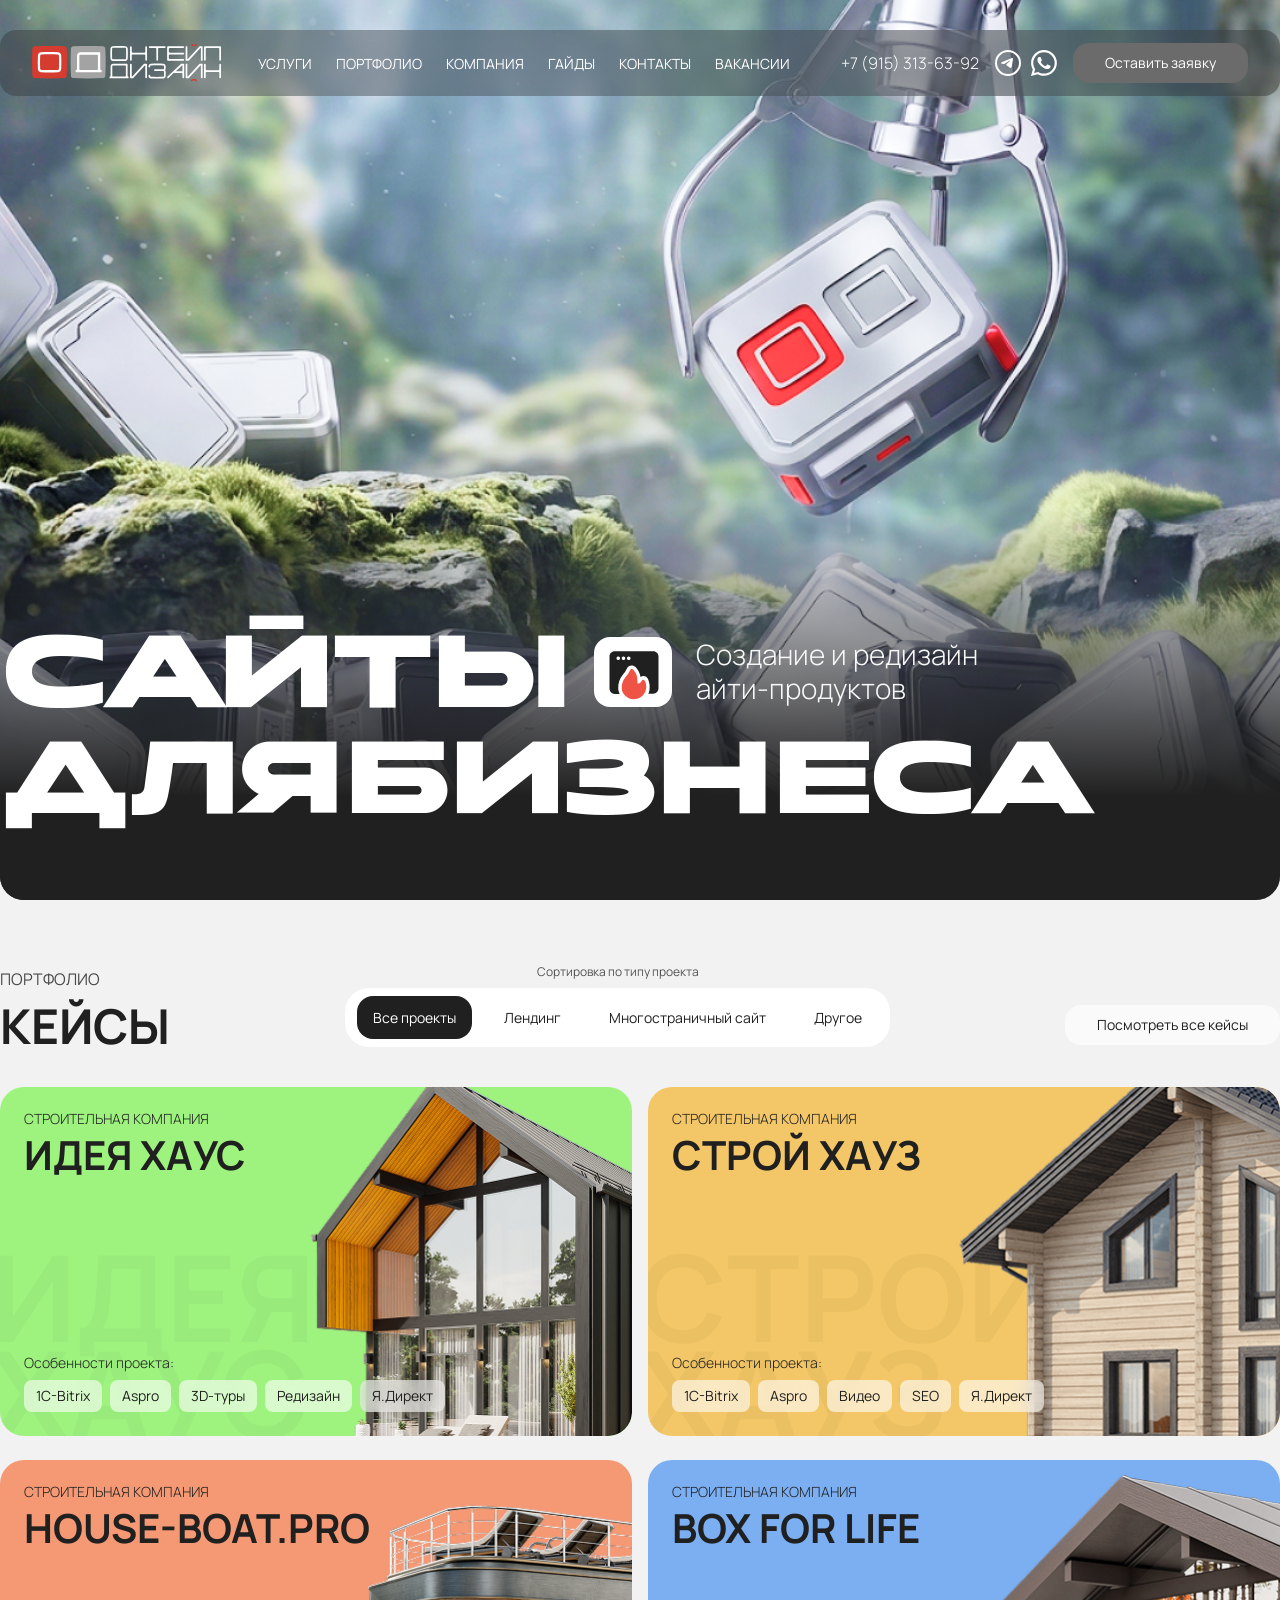
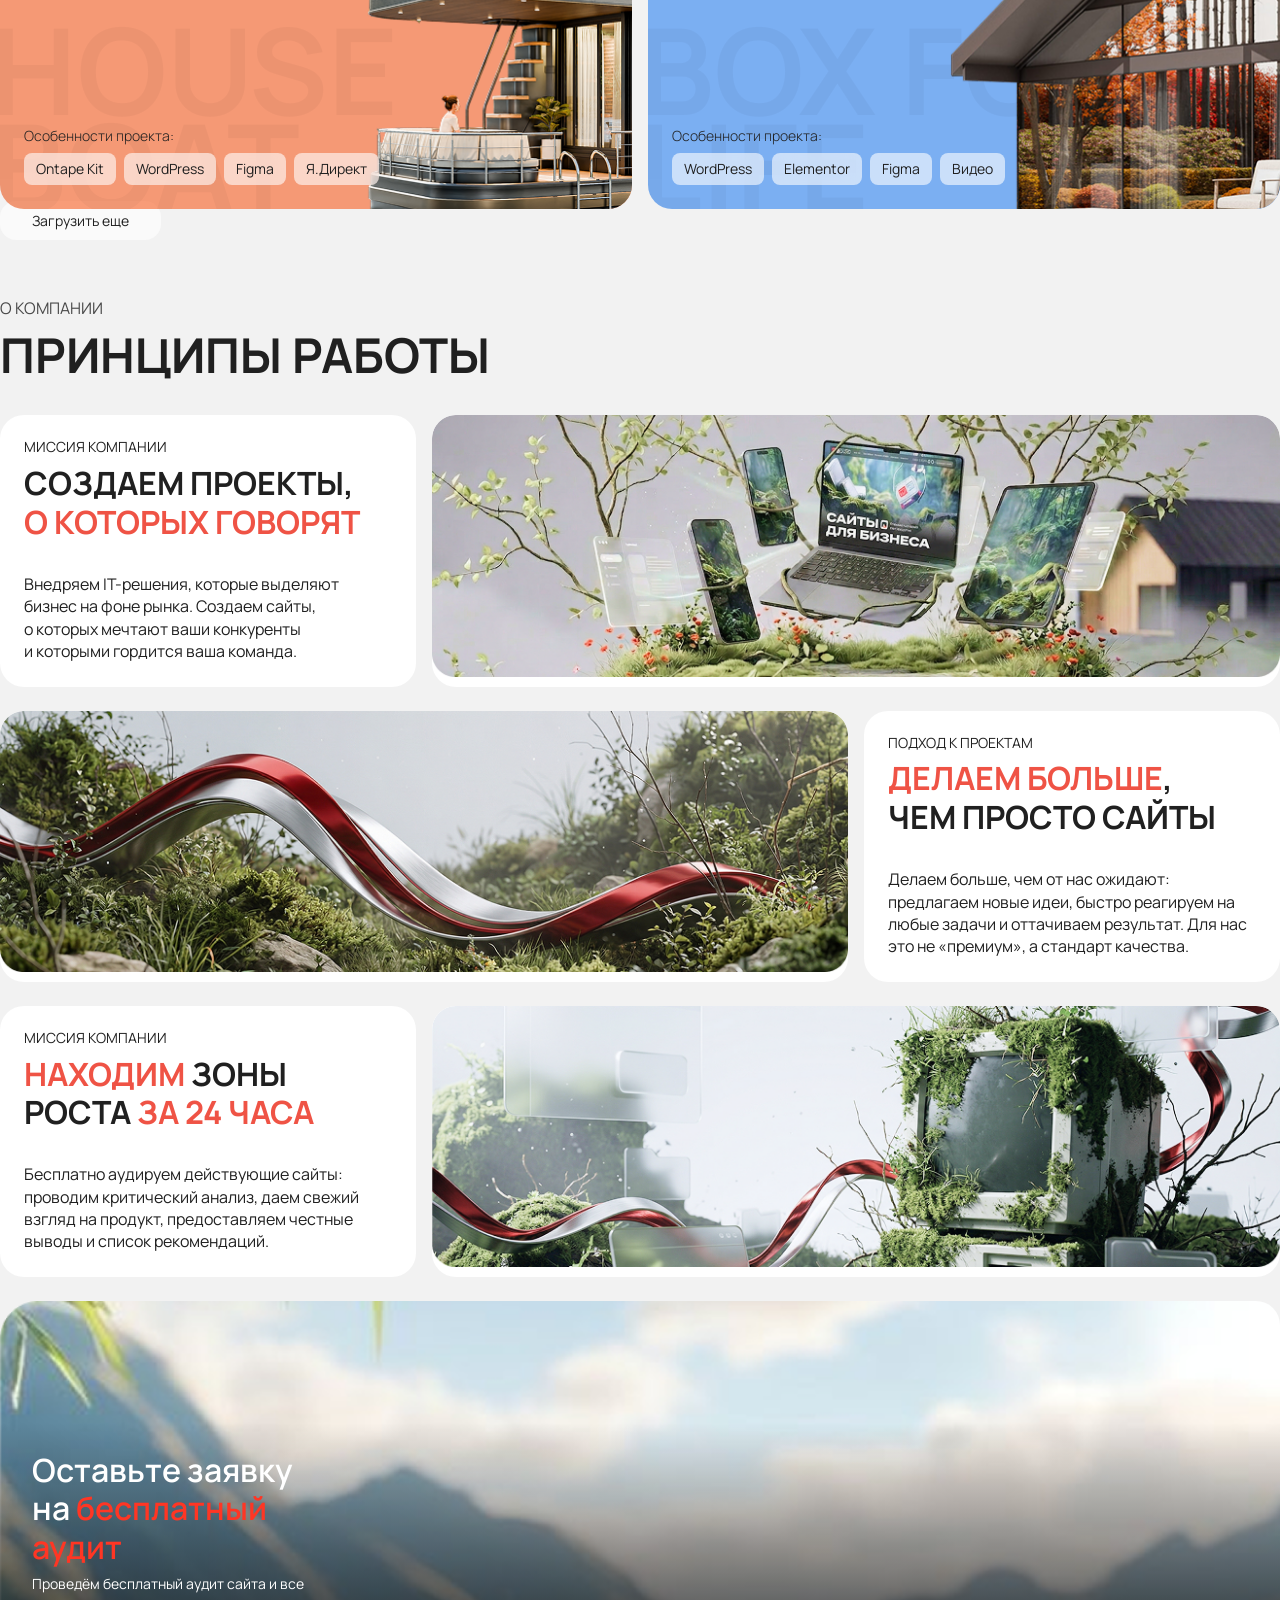
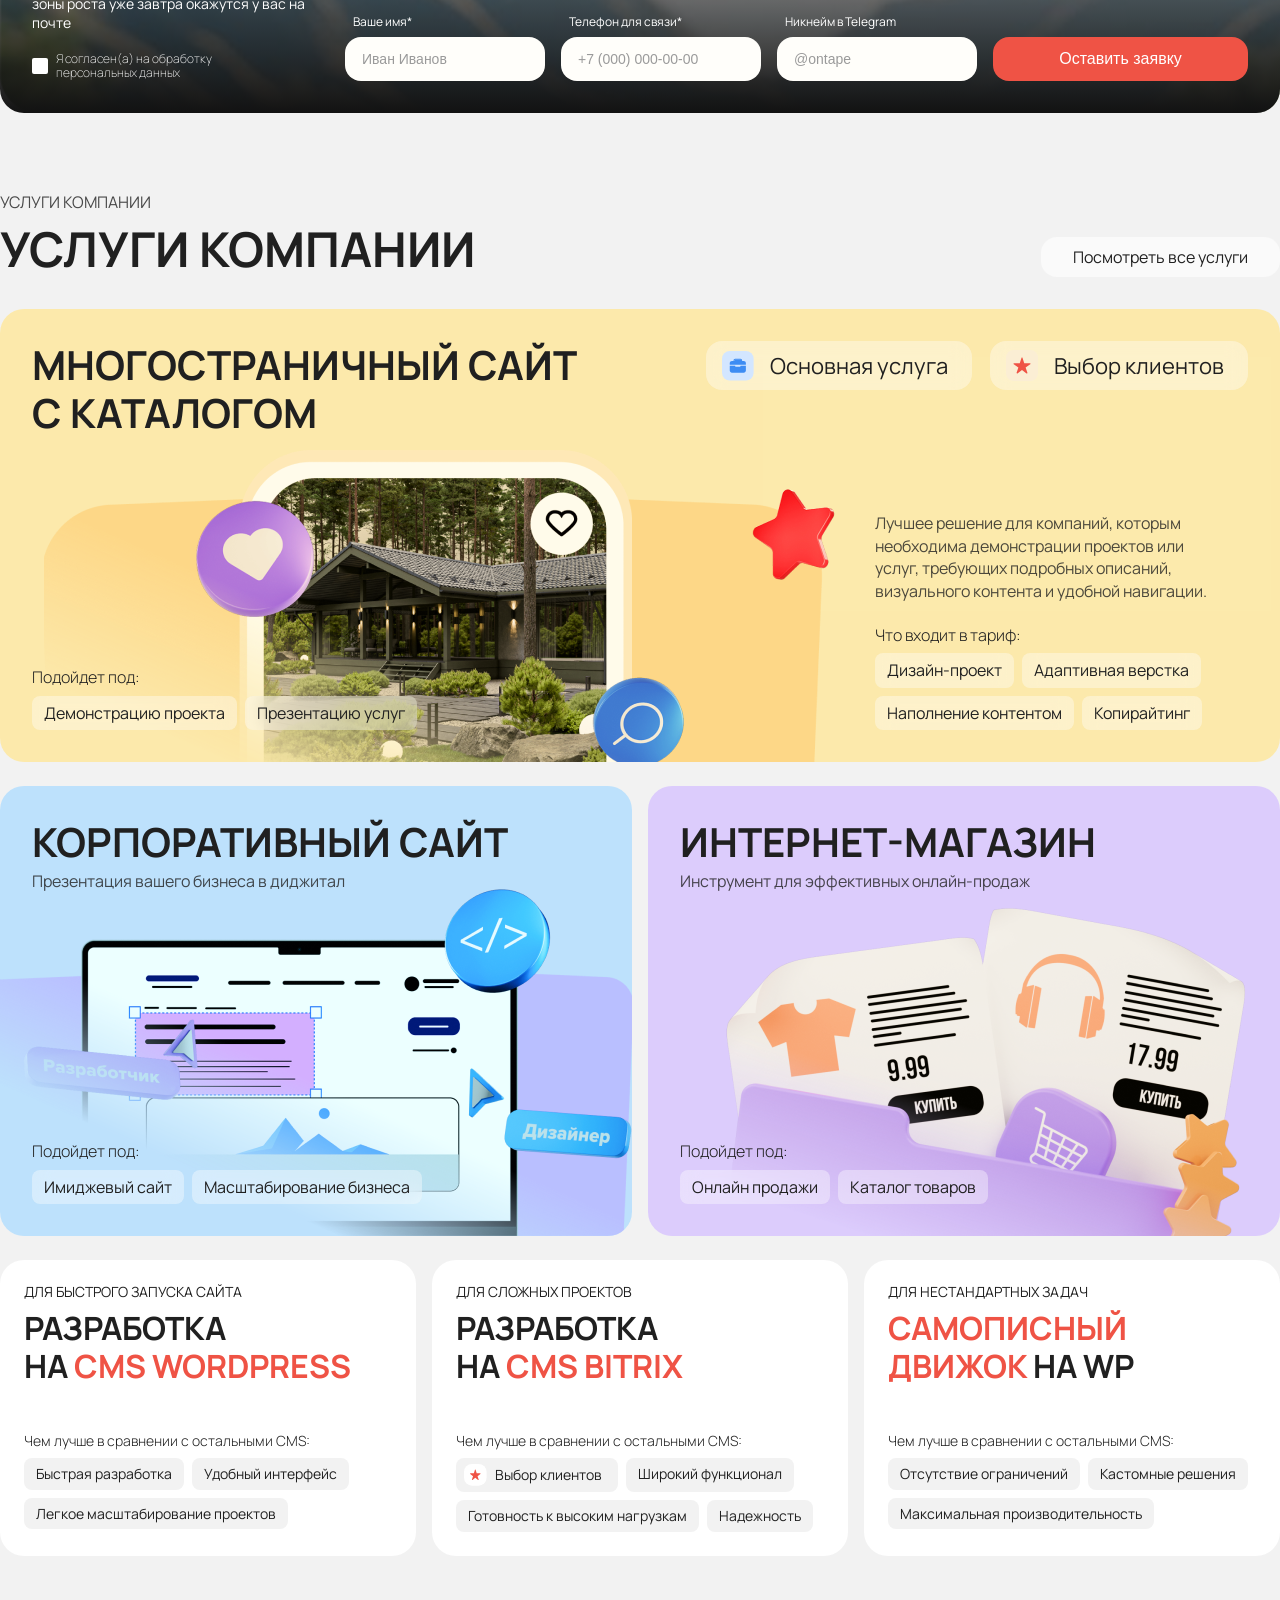
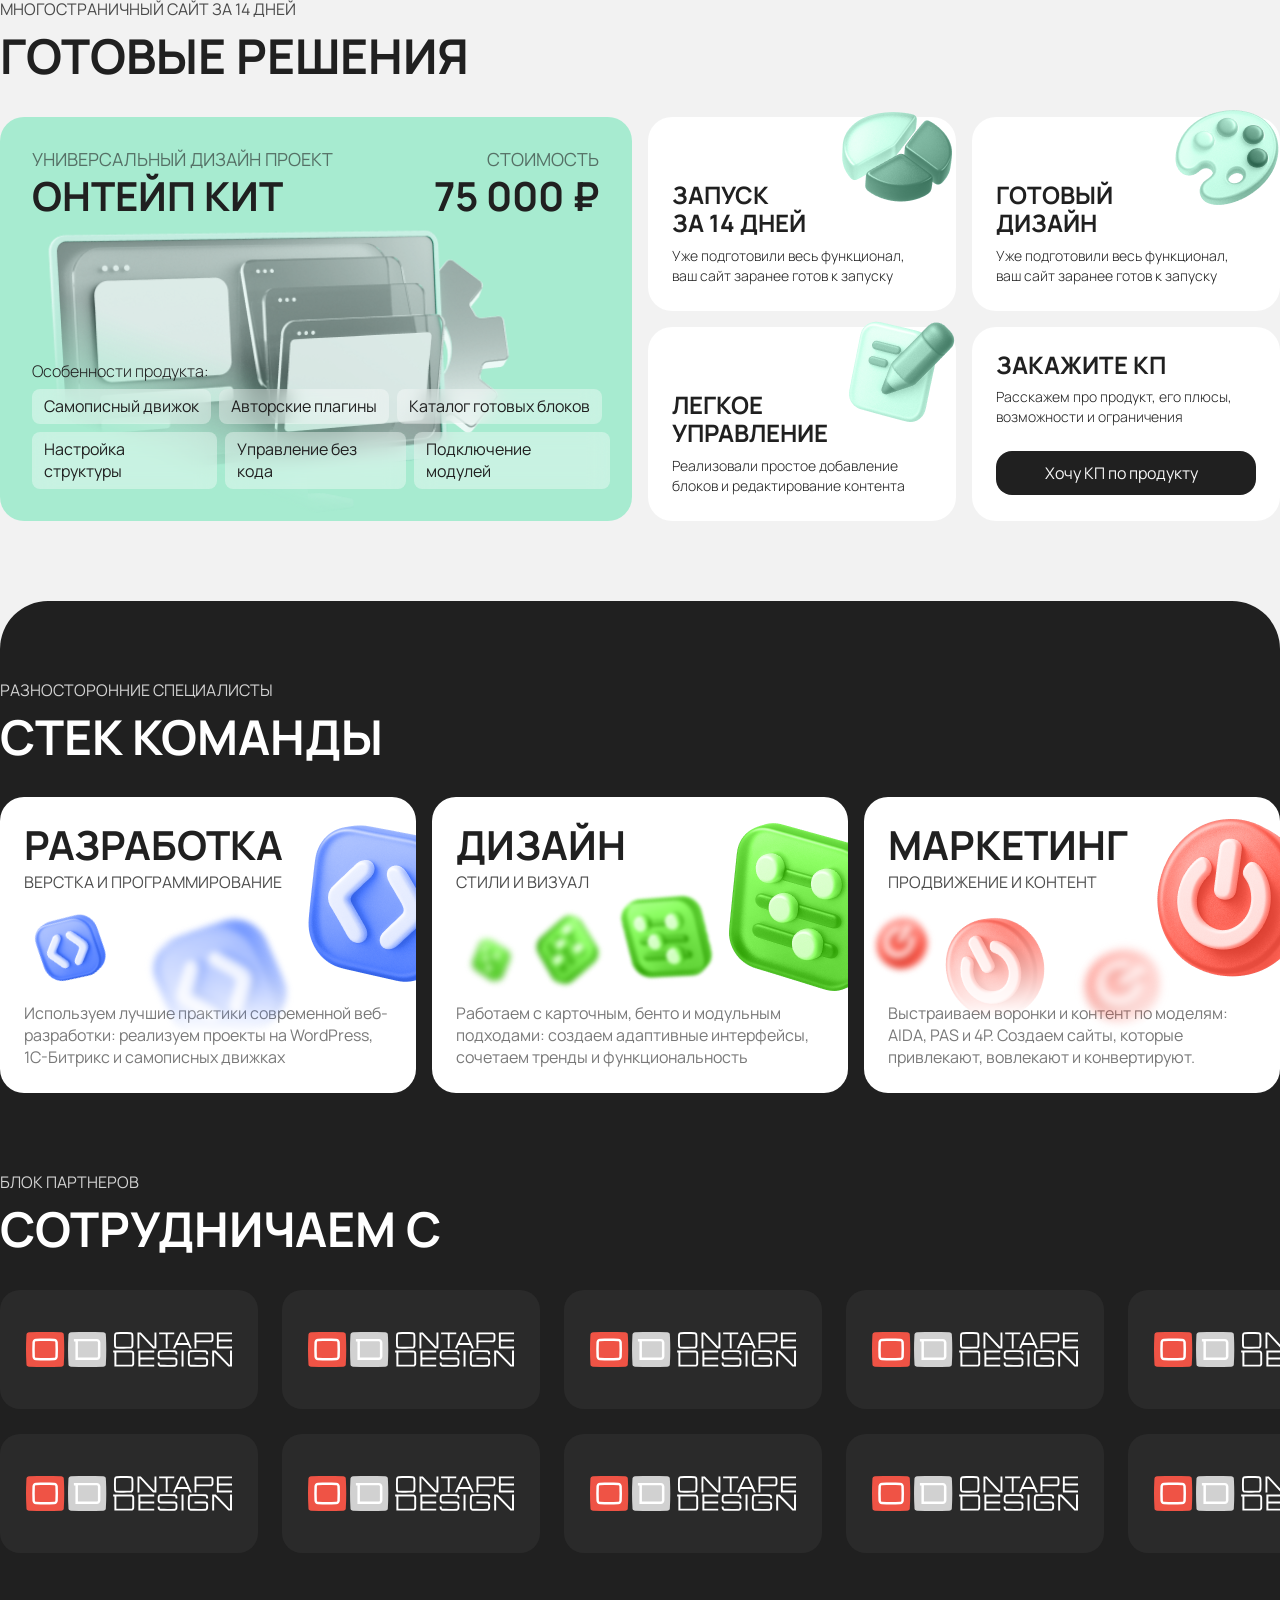
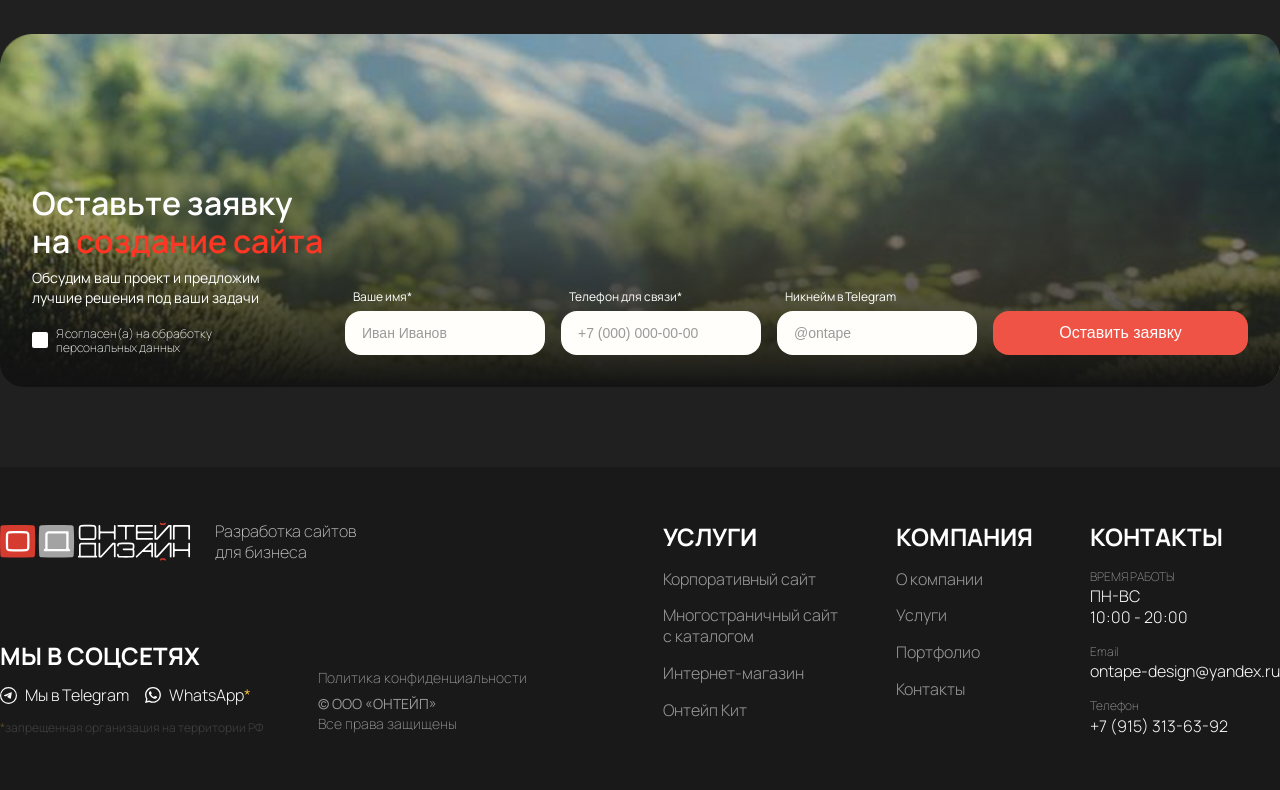
==== index.html @ 1bdb3c44 "fc" ====
<!DOCTYPE html>
<html lang="ru">

<head>
    <meta charset="UTF-8">
    <meta name="viewport" content="width=device-width, initial-scale=1.0">
    <title>Главная</title>
    <link rel="stylesheet" href="assets/css/style.css">
    <script src="./assets/scripts/script.js" defer></script>
</head>

<body>
    <div id="page" class="site">
        <!-- header -->
        <header class="header">
            <div class="container">
                <div class="header__inner">
                    <div class="header__top">
                        <a class="logo" href="index.html">
                            <img src="./assets/images/logo/Frame 1321315060.svg" alt="Логотип">
                        </a>

                        <nav aria-label="Основная навигация" class="desktop-nav">
                            <ul class="nav__list">
                                <li class="nav__item">
                                    <a class="nav__link" href="services.html">Услуги</a>
                                </li>
                                <li class="nav__item">
                                    <a class="nav__link" href="cases.html">Портфолио</a>
                                </li>
                                <li class="nav__item">
                                    <a class="nav__link" href="company.html">компания</a>
                                </li>
                                <li class="nav__item">
                                    <a class="nav__link" href="blog.html">ГАЙДЫ</a>
                                </li>
                                <li class="nav__item">
                                    <a class="nav__link" href="contacts.html">Контакты</a>
                                </li>
                                <li class="nav__item">
                                    <a class="nav__link" href="company.html#vacancy">Вакансии</a>
                                </li>
                            </ul>
                        </nav>

                        <div class="header__right">
                            <a href="tel:+79153136392" class="header__phone">+7 (915) 313-63-92</a>
                            <div class="header__right_icon flex_row">
                                <a href="" target="_blank" class="icon-btn" aria-label="Telegram">
                                    <svg class="icon-btn__icon" width="26" height="26" viewBox="0 0 26 26" fill="none"
                                        xmlns="http://www.w3.org/2000/svg">
                                        <g clip-path="url(#clip0_673_715)">
                                            <path class="border"
                                                d="M13 1C19.6274 1 25 6.37258 25 13C25 19.6274 19.6274 25 13 25C6.37258 25 1 19.6274 1 13C1 6.37258 6.37258 1 13 1Z"
                                                stroke="white" stroke-width="2" />
                                            <path fill-rule="evenodd" clip-rule="evenodd"
                                                d="M6.82494 12.3049C10.0462 10.8937 12.1941 9.96333 13.2689 9.51383C16.3375 8.23039 16.9751 8.00744 17.3907 8.00008C17.4822 7.99846 17.6865 8.02124 17.8189 8.12926C17.9307 8.22047 17.9615 8.34368 17.9762 8.43016C17.9909 8.51664 18.0092 8.71364 17.9947 8.86757C17.8284 10.6245 17.1088 14.8881 16.7428 16.8559C16.5879 17.6885 16.2829 17.9677 15.9876 17.995C15.346 18.0544 14.8587 17.5686 14.2372 17.159C13.2647 16.5179 12.7153 16.1189 11.7713 15.4933C10.6803 14.7704 11.3875 14.3731 12.0093 13.7237C12.172 13.5538 14.9992 10.9679 15.054 10.7333C15.0608 10.704 15.0671 10.5946 15.0025 10.5369C14.9379 10.4792 14.8426 10.4989 14.7738 10.5146C14.6762 10.5369 13.1226 11.5695 10.1129 13.6124C9.67193 13.9169 9.2725 14.0652 8.91462 14.0574C8.52009 14.0489 7.76117 13.8331 7.19699 13.6487C6.505 13.4225 5.95502 13.3029 6.00291 12.9188C6.02785 12.7187 6.30186 12.5141 6.82494 12.3049Z"
                                                fill="white" />
                                        </g>
                                        <defs>
                                            <clipPath id="clip0_673_715">
                                                <rect width="26" height="26" fill="white" />
                                            </clipPath>
                                        </defs>
                                    </svg>
                                </a>
                                <a href="" target="_blank" class="icon-btn" aria-label="WhatsApp">
                                    <svg class="icon-btn__icon" width="26" height="26" viewBox="0 0 26 26" fill="none"
                                        xmlns="http://www.w3.org/2000/svg">
                                        <path
                                            d="M0 26L1.82758 19.3234C0.699832 17.3691 0.10725 15.1537 0.108333 12.8819C0.111583 5.77958 5.89115 0 12.9924 0C16.4385 0.00108333 19.6733 1.34333 22.1064 3.77867C24.5385 6.214 25.8775 9.451 25.8764 12.8938C25.8732 19.9973 20.0936 25.7768 12.9924 25.7768C10.8366 25.7758 8.71215 25.2352 6.8304 24.2082L0 26ZM7.14673 21.8758C8.9624 22.9537 10.6957 23.5993 12.9881 23.6004C18.89 23.6004 23.6979 18.7969 23.7011 12.8917C23.7033 6.9745 18.9182 2.1775 12.9967 2.17533C7.0904 2.17533 2.28583 6.97883 2.28366 12.883C2.28258 15.2934 2.98891 17.0982 4.17516 18.9865L3.09291 22.9385L7.14673 21.8758ZM19.4826 15.9564C19.4025 15.8221 19.188 15.7419 18.8651 15.5805C18.5434 15.4191 16.9606 14.6402 16.6649 14.5329C16.3702 14.4257 16.1557 14.3715 15.9401 14.6943C15.7256 15.0161 15.1081 15.7419 14.9207 15.9564C14.7333 16.1709 14.5448 16.198 14.2231 16.0366C13.9013 15.8752 12.8635 15.5361 11.6339 14.4387C10.6773 13.585 10.0306 12.5309 9.84314 12.2081C9.65573 11.8863 9.82364 11.7119 9.98398 11.5516C10.1291 11.4075 10.3057 11.1757 10.4671 10.9872C10.6307 10.8008 10.6838 10.6665 10.7921 10.4509C10.8994 10.2364 10.8463 10.0479 10.7651 9.8865C10.6838 9.72617 10.0403 8.14125 9.77273 7.49667C9.51056 6.86942 9.24515 6.95392 9.04798 6.94417L8.43048 6.93333C8.21598 6.93333 7.86715 7.0135 7.57248 7.33633C7.27782 7.65917 6.44582 8.437 6.44582 10.0219C6.44582 11.6068 7.59957 13.1376 7.7599 13.3521C7.92131 13.5666 10.0295 16.8188 13.2589 18.213C14.027 18.5445 14.6271 18.7428 15.094 18.8912C15.8654 19.136 16.5674 19.1013 17.122 19.019C17.7406 18.9269 19.0265 18.2401 19.2952 17.4883C19.5639 16.7353 19.5639 16.0907 19.4826 15.9564Z"
                                            fill="white" />
                                    </svg>

                                </a>
                            </div>
                            <a href="" class="header__right_btn">Оставить заявку</a>

                            <button class="burger-btn" id="burgerBtn">
                                <span></span>
                                <span></span>
                                <span></span>
                            </button>
                        </div>
                    </div>

                    <div class="mobile-menu" id="mobileMenu">
                        <div class="header__right">
                            <a href="tel:+79153136392" class="header__phone">+7 (915) 313-63-92</a>
                        </div>
                        <ul class="nav__list">
                            <ul class="nav__list">
                                <li class="nav__item">
                                    <a class="nav__link" href="services.html">Услуги</a>
                                </li>
                                <li class="nav__item">
                                    <a class="nav__link" href="cases.html">Портфолио</a>
                                </li>
                                <li class="nav__item">
                                    <a class="nav__link" href="company.html">компания</a>
                                </li>
                                <li class="nav__item">
                                    <a class="nav__link" href="blog.html">ГАЙДЫ</a>
                                </li>
                                <li class="nav__item">
                                    <a class="nav__link" href="contacts.html">Контакты</a>
                                </li>
                                <li class="nav__item">
                                    <a class="nav__link" href="company.html#vacancy">Вакансии</a>
                                </li>
                            </ul>
                        </ul>
                    </div>
                </div>
            </div>
        </header>
        <main id="primary" class="site-main">
            <!-- banner_main -->
            <section style="background-image: url(./assets/images/banner/banner.png); border-radius: 0 0 24px 24px"
                class="banner_main flex_row">
                <div class="banner_main__content container">
                    <div class="title-sub">
                        <h1 class="banner__title">Сайты
                            <span class="banner__title_span">для&nbsp;бизнеса</span>
                        </h1>
                        <div class="banner_title_sub">
                            <img src="./assets/images/banner/Group 1321315350.svg" alt="">
                            <p>Создание и редизайн
                                айти-продуктов</p>
                        </div>
                    </div>
                </div>
            </section>

            <section class="section cases container top_mar_64">
                <div class="cases_title flex_row">
                    <div class="title_content gap_10">
                        <p class="subtitle">ПОРТФОЛИО</p>
                        <h2 class="title">КЕЙСЫ</h2>
                    </div>
                    <div class="cases_filter flex_column">
                        <p>Сортировка по типу проекта</p>
                        <div class="cases_filter__tabs flex_row">
                            <a href="" class="filter_tab active">Все проекты</a>
                            <a href="" class="filter_tab">Лендинг</a>
                            <a href="" class="filter_tab">Многостраничный сайт</a>
                            <a href="" class="filter_tab">Другое</a>
                        </div>
                    </div>
                    <a href="cases.html" class="cases_filter--btn">Посмотреть все кейсы</a>
                </div>
                <div class="cases--content flex_column active">
                    <div class="cases_cards grid-2">
                        <div class="cases_card card" style="background-color: rgba(114, 244, 67, 0.65);">
                            <a href="cases_page.html">
                                <div class="cases_card--content"
                                    style="background-image: url('./assets/images/cases/case1.png');">
                                    <p class="cases_card_desc">СТРОИТЕЛЬНАЯ КОМПАНИЯ</p>
                                    <h3>ИДЕЯ ХАУС</h3>
                                    <div class="cases_card__cheaps flex_column">
                                        <p>Особенности проекта:</p>
                                        <div class="cases_card__adv flex_row">
                                            <p>1C-Bitrix</p>
                                            <p>Aspro</p>
                                            <p>3D-туры</p>
                                            <p>Редизайн</p>
                                            <p>Я.Директ</p>
                                        </div>
                                    </div>
                                </div>
                                <div class="cases_card__bg">
                                    <h4>ИДЕЯ<br>ХАУС</h4>
                                </div>
                            </a>
                        </div>


                        <div class="cases_card card" style="background-color: rgba(245, 177, 30, 0.65);">
                            <div class="cases_card--content"
                                style="background-image: url('./assets/images/cases/case2.png');">
                                <p class="cases_card_desc">СТРОИТЕЛЬНАЯ КОМПАНИЯ</p>
                                <h3>СТРОЙ ХАУЗ</h3>
                                <div class="cases_card__cheaps flex_column">
                                    <p>Особенности проекта:</p>
                                    <div class="cases_card__adv flex_row">
                                        <p>1C-Bitrix</p>
                                        <p>Aspro</p>
                                        <p>Видео</p>
                                        <p>SEO</p>
                                        <p>Я.Директ</p>
                                    </div>
                                </div>
                            </div>
                            <div class="cases_card__bg">
                                <h4>СТРОЙ<br>ХАУЗ</h4>
                            </div>
                        </div>


                        <div class="cases_card card" style="background-color: rgba(248, 107, 52, 0.65);">
                            <div class="cases_card--content"
                                style="background-image: url('./assets/images/cases/case3.png');">
                                <p class="cases_card_desc">СТРОИТЕЛЬНАЯ КОМПАНИЯ</p>
                                <h3>HOUSE-BOAT.PRO</h3>
                                <div class="cases_card__cheaps flex_column">
                                    <p>Особенности проекта:</p>
                                    <div class="cases_card__adv flex_row">
                                        <p>Ontape Kit</p>
                                        <p>WordPress</p>
                                        <p>Figma</p>
                                        <p>Я.Директ</p>
                                    </div>
                                </div>
                            </div>
                            <div class="cases_card__bg">
                                <h4>HOUSE<br>BOAT</h4>
                            </div>
                        </div>


                        <div class="cases_card card" style="background-color: rgba(61, 140, 243, 0.65);">
                            <div class="cases_card--content"
                                style="background-image: url('./assets/images/cases/case4.png');">
                                <p class="cases_card_desc">СТРОИТЕЛЬНАЯ КОМПАНИЯ</p>
                                <h3>BOX FOR LIFE</h3>
                                <div class="cases_card__cheaps flex_column">
                                    <p>Особенности проекта:</p>
                                    <div class="cases_card__adv flex_row">
                                        <p>WordPress</p>
                                        <p>Elementor</p>
                                        <p>Figma</p>
                                        <p>Видео</p>
                                    </div>
                                </div>
                            </div>
                            <div class="cases_card__bg">
                                <h4>BOX FOR LIFE</h4>
                            </div>
                        </div>
                    </div>
                    <a href="" class="cases--btn">Загрузить еще</a>
                </div>
                <div class="cases--content flex_column">
                    <div class="cases_cards grid-2">
                        <div class="cases_card card" style="background-color: rgba(114, 244, 67, 0.65);">
                            <div class="cases_card--content"
                                style="background-image: url('./assets/images/cases/case1.png');">
                                <p class="cases_card_desc">СТРОИТЕЛЬНАЯ КОМПАНИЯ</p>
                                <h3>ИДЕЯ ХАУС</h3>
                                <div class="cases_card__cheaps flex_column">
                                    <p>Особенности проекта:</p>
                                    <div class="cases_card__adv flex_row">
                                        <p>1C-Bitrix</p>
                                        <p>Aspro</p>
                                        <p>3D-туры</p>
                                        <p>Редизайн</p>
                                        <p>Я.Директ</p>
                                    </div>
                                </div>
                            </div>
                            <div class="cases_card__bg">
                                <h4>ИДЕЯ<br>ХАУС</h4>
                            </div>
                        </div>


                        <div class="cases_card card" style="background-color: rgba(245, 177, 30, 0.65);">
                            <div class="cases_card--content"
                                style="background-image: url('./assets/images/cases/case2.png');">
                                <p class="cases_card_desc">СТРОИТЕЛЬНАЯ КОМПАНИЯ</p>
                                <h3>СТРОЙ ХАУЗ</h3>
                                <div class="cases_card__cheaps flex_column">
                                    <p>Особенности проекта:</p>
                                    <div class="cases_card__adv flex_row">
                                        <p>1C-Bitrix</p>
                                        <p>Aspro</p>
                                        <p>Видео</p>
                                        <p>SEO</p>
                                        <p>Я.Директ</p>
                                    </div>
                                </div>
                            </div>
                            <div class="cases_card__bg">
                                <h4>СТРОЙ<br>ХАУЗ</h4>
                            </div>
                        </div>


                        <div class="cases_card card" style="background-color: rgba(248, 107, 52, 0.65);">
                            <div class="cases_card--content"
                                style="background-image: url('./assets/images/cases/case3.png');">
                                <p class="cases_card_desc">СТРОИТЕЛЬНАЯ КОМПАНИЯ</p>
                                <h3>HOUSE-BOAT.PRO</h3>
                                <div class="cases_card__cheaps flex_column">
                                    <p>Особенности проекта:</p>
                                    <div class="cases_card__adv flex_row">
                                        <p>Ontape Kit</p>
                                        <p>WordPress</p>
                                        <p>Figma</p>
                                        <p>Я.Директ</p>
                                    </div>
                                </div>
                            </div>
                            <div class="cases_card__bg">
                                <h4>HOUSE<br>BOAT</h4>
                            </div>
                        </div>


                        <div class="cases_card card" style="background-color: rgba(61, 140, 243, 0.65);">
                            <div class="cases_card--content"
                                style="background-image: url('./assets/images/cases/case4.png');">
                                <p class="cases_card_desc">СТРОИТЕЛЬНАЯ КОМПАНИЯ</p>
                                <h3>BOX FOR LIFE</h3>
                                <div class="cases_card__cheaps flex_column">
                                    <p>Особенности проекта:</p>
                                    <div class="cases_card__adv flex_row">
                                        <p>WordPress</p>
                                        <p>Elementor</p>
                                        <p>Figma</p>
                                        <p>Видео</p>
                                    </div>
                                </div>
                            </div>
                            <div class="cases_card__bg">
                                <h4>BOX FOR LIFE</h4>
                            </div>
                        </div>
                    </div>
                    <a href="" class="cases--btn">Загрузить еще</a>
                </div>
                <div class="cases--content flex_column">
                    <div class="cases_cards grid-2">
                        <div class="cases_card card" style="background-color: rgba(114, 244, 67, 0.65);">
                            <div class="cases_card--content"
                                style="background-image: url('./assets/images/cases/case1.png');">
                                <p class="cases_card_desc">СТРОИТЕЛЬНАЯ КОМПАНИЯ</p>
                                <h3>ИДЕЯ ХАУС</h3>
                                <div class="cases_card__cheaps flex_column">
                                    <p>Особенности проекта:</p>
                                    <div class="cases_card__adv flex_row">
                                        <p>1C-Bitrix</p>
                                        <p>Aspro</p>
                                        <p>3D-туры</p>
                                        <p>Редизайн</p>
                                        <p>Я.Директ</p>
                                    </div>
                                </div>
                            </div>
                            <div class="cases_card__bg">
                                <h4>ИДЕЯ<br>ХАУС</h4>
                            </div>
                        </div>


                        <div class="cases_card card" style="background-color: rgba(245, 177, 30, 0.65);">
                            <div class="cases_card--content"
                                style="background-image: url('./assets/images/cases/case2.png');">
                                <p class="cases_card_desc">СТРОИТЕЛЬНАЯ КОМПАНИЯ</p>
                                <h3>СТРОЙ ХАУЗ</h3>
                                <div class="cases_card__cheaps flex_column">
                                    <p>Особенности проекта:</p>
                                    <div class="cases_card__adv flex_row">
                                        <p>1C-Bitrix</p>
                                        <p>Aspro</p>
                                        <p>Видео</p>
                                        <p>SEO</p>
                                        <p>Я.Директ</p>
                                    </div>
                                </div>
                            </div>
                            <div class="cases_card__bg">
                                <h4>СТРОЙ<br>ХАУЗ</h4>
                            </div>
                        </div>


                        <div class="cases_card card" style="background-color: rgba(248, 107, 52, 0.65);">
                            <div class="cases_card--content"
                                style="background-image: url('./assets/images/cases/case3.png');">
                                <p class="cases_card_desc">СТРОИТЕЛЬНАЯ КОМПАНИЯ</p>
                                <h3>HOUSE-BOAT.PRO</h3>
                                <div class="cases_card__cheaps flex_column">
                                    <p>Особенности проекта:</p>
                                    <div class="cases_card__adv flex_row">
                                        <p>Ontape Kit</p>
                                        <p>WordPress</p>
                                        <p>Figma</p>
                                        <p>Я.Директ</p>
                                    </div>
                                </div>
                            </div>
                            <div class="cases_card__bg">
                                <h4>HOUSE<br>BOAT</h4>
                            </div>
                        </div>


                        <div class="cases_card card" style="background-color: rgba(61, 140, 243, 0.65);">
                            <div class="cases_card--content"
                                style="background-image: url('./assets/images/cases/case4.png');">
                                <p class="cases_card_desc">СТРОИТЕЛЬНАЯ КОМПАНИЯ</p>
                                <h3>BOX FOR LIFE</h3>
                                <div class="cases_card__cheaps flex_column">
                                    <p>Особенности проекта:</p>
                                    <div class="cases_card__adv flex_row">
                                        <p>WordPress</p>
                                        <p>Elementor</p>
                                        <p>Figma</p>
                                        <p>Видео</p>
                                    </div>
                                </div>
                            </div>
                            <div class="cases_card__bg">
                                <h4>BOX FOR LIFE</h4>
                            </div>
                        </div>
                    </div>
                    <a href="" class="cases--btn">Загрузить еще</a>
                </div>
                <div class="cases--content flex_column">
                    <div class="cases_cards grid-2">
                        <div class="cases_card card" style="background-color: rgba(114, 244, 67, 0.65);">
                            <div class="cases_card--content"
                                style="background-image: url('./assets/images/cases/case1.png');">
                                <p class="cases_card_desc">СТРОИТЕЛЬНАЯ КОМПАНИЯ</p>
                                <h3>ИДЕЯ ХАУС</h3>
                                <div class="cases_card__cheaps flex_column">
                                    <p>Особенности проекта:</p>
                                    <div class="cases_card__adv flex_row">
                                        <p>1C-Bitrix</p>
                                        <p>Aspro</p>
                                        <p>3D-туры</p>
                                        <p>Редизайн</p>
                                        <p>Я.Директ</p>
                                    </div>
                                </div>
                            </div>
                            <div class="cases_card__bg">
                                <h4>ИДЕЯ<br>ХАУС</h4>
                            </div>
                        </div>


                        <div class="cases_card card" style="background-color: rgba(245, 177, 30, 0.65);">
                            <div class="cases_card--content"
                                style="background-image: url('./assets/images/cases/case2.png');">
                                <p class="cases_card_desc">СТРОИТЕЛЬНАЯ КОМПАНИЯ</p>
                                <h3>СТРОЙ ХАУЗ</h3>
                                <div class="cases_card__cheaps flex_column">
                                    <p>Особенности проекта:</p>
                                    <div class="cases_card__adv flex_row">
                                        <p>1C-Bitrix</p>
                                        <p>Aspro</p>
                                        <p>Видео</p>
                                        <p>SEO</p>
                                        <p>Я.Директ</p>
                                    </div>
                                </div>
                            </div>
                            <div class="cases_card__bg">
                                <h4>СТРОЙ<br>ХАУЗ</h4>
                            </div>
                        </div>


                        <div class="cases_card card" style="background-color: rgba(248, 107, 52, 0.65);">
                            <div class="cases_card--content"
                                style="background-image: url('./assets/images/cases/case3.png');">
                                <p class="cases_card_desc">СТРОИТЕЛЬНАЯ КОМПАНИЯ</p>
                                <h3>HOUSE-BOAT.PRO</h3>
                                <div class="cases_card__cheaps flex_column">
                                    <p>Особенности проекта:</p>
                                    <div class="cases_card__adv flex_row">
                                        <p>Ontape Kit</p>
                                        <p>WordPress</p>
                                        <p>Figma</p>
                                        <p>Я.Директ</p>
                                    </div>
                                </div>
                            </div>
                            <div class="cases_card__bg">
                                <h4>HOUSE<br>BOAT</h4>
                            </div>
                        </div>


                        <div class="cases_card card" style="background-color: rgba(61, 140, 243, 0.65);">
                            <div class="cases_card--content"
                                style="background-image: url('./assets/images/cases/case4.png');">
                                <p class="cases_card_desc">СТРОИТЕЛЬНАЯ КОМПАНИЯ</p>
                                <h3>BOX FOR LIFE</h3>
                                <div class="cases_card__cheaps flex_column">
                                    <p>Особенности проекта:</p>
                                    <div class="cases_card__adv flex_row">
                                        <p>WordPress</p>
                                        <p>Elementor</p>
                                        <p>Figma</p>
                                        <p>Видео</p>
                                    </div>
                                </div>
                            </div>
                            <div class="cases_card__bg">
                                <h4>BOX FOR LIFE</h4>
                            </div>
                        </div>
                    </div>
                    <a href="" class="cases--btn">Загрузить еще</a>
                </div>
            </section>

            <section class="section text_block__v1 container top_mar_68">
                <div class="title_content gap_10">
                    <p class="subtitle">О Компании</p>
                    <h2 class="title">ПРИНЦИПЫ РАБОТЫ</h2>
                </div>
                <div class="text_block__v1--cards flex_column">
                    <div class="text_block__v1--content gap_16 grid-3">
                        <div class="text_block__v1--card card">
                            <p class="text_block__v1_subtitle">МИССИЯ КОМПАНИИ</p>
                            <h3 class="text_block__v1_title">СОЗДАЕМ ПРОЕКТЫ,
                                <span class="card_cpan">О КОТОРЫХ ГОВОРЯТ</span>
                            </h3>
                            <p class="text_block__v1_text">Внедряем IT-решения, которые выделяют бизнес на фоне рынка.
                                Создаем сайты,
                                о&nbsp;которых мечтают ваши конкуренты
                                и&nbsp;которыми&nbsp;гордится ваша команда.</p>
                        </div>
                        <div class="card span-2">
                            <img class="abs-cover" src="./assets/images/about/about1.png" alt="Теплые дома для жизни">
                        </div>
                    </div>
                    <div class="text_block__v1--content gap_16 grid-3">
                        <div class="card span-2">
                            <img class="abs-cover" src="./assets/images/about/about2.png" alt="Теплые дома для жизни">
                        </div>
                        <div class="text_block__v1--card card">
                            <p class="text_block__v1_subtitle">ПОДХОД К ПРОЕКТАМ</p>
                            <h3 class="text_block__v1_title"><span class="card_cpan">ДЕЛАЕМ БОЛЬШЕ</span>,
                                ЧЕМ ПРОСТО САЙТЫ
                            </h3>
                            <p class="text_block__v1_text">Делаем больше, чем от нас ожидают: предлагаем новые идеи,
                                быстро реагируем на любые задачи и оттачиваем результат. Для нас это не «премиум», а
                                стандарт качества.</p>
                        </div>
                    </div>
                    <div class="text_block__v1--content gap_16 grid-3">
                        <div class="text_block__v1--card card">
                            <p class="text_block__v1_subtitle">МИССИЯ КОМПАНИИ</p>
                            <h3 class="text_block__v1_title"><span class="card_cpan">НАХОДИМ</span> ЗОНЫ
                                роста <span class="card_cpan">за 24 часа</span>
                            </h3>
                            <p class="text_block__v1_text">Бесплатно аудируем действующие сайты:
                                проводим критический анализ, даем свежий взгляд на продукт, предоставляем честные выводы
                                и список рекомендаций. </p>
                        </div>
                        <div class="card span-2">
                            <img class="abs-cover" src="./assets/images/about/about3.png" alt="Теплые дома для жизни">
                        </div>
                    </div>
                </div>
            </section>

            <div class="container top_mar_24">
                <section class="section text_block__v2" style="background-image: url(./assets/images/form/form.png);">
                    <div class="text_block__v2--content">
                        <div class="text_block__v2--title">
                            <h2>Оставьте заявку
                                на&nbsp;<span class="form-span">бесплатный аудит</span></h2>
                            <p>Проведём бесплатный аудит сайта и все зоны роста уже завтра окажутся у вас на почте
                            </p>
                            <label class="form_checkbox">
                                <input class="form_checkbox__input" type="checkbox" name="agreement" id="" required>
                                <span class="form-checkbox__text">Я согласен(а) на обработку
                                    персональных&nbsp;данных</span>
                            </label>
                        </div>
                        <form action="#" class="text_block__v2--form form_section">
                            <div class="form_section__fields">
                                <div class="form_group">
                                    <label for="name" class="form_label">Ваше имя*</label>
                                    <input type="text" class="form_input" name="name" placeholder="Иван Иванов"
                                        required>
                                </div>
                                <div class="form_group">
                                    <label for="tel" class="form_label">Телефон для связи*</label>
                                    <input type="tel" class="form_input" name="tel" placeholder="+7 (000) 000-00-00"
                                        required>
                                </div>
                                <div class="form_group">
                                    <label for="tel" class="form_label">Никнейм в Telegram</label>
                                    <input type="tel" class="form_input" name="tel" placeholder="@ontape" required>
                                </div>

                                <button class="form_section__btn">Оставить заявку</button>


                            </div>
                        </form>
                    </div>
                </section>
            </div>

            <section class="section text_block__v3 container top_mar">
                <div class="text_block__v3__title">
                    <div class="title_content gap_10">
                        <p class="subtitle">УСЛУГИ КОМПАНИИ</p>
                        <h2 class="title">УСЛУГИ КОМПАНИИ</h2>
                    </div>
                    <a class="text_block__v3__title--btn" href="#">Посмотреть все услуги</a>
                </div>
                <div class="text_block__v3--cards flex_column gap_24">
                    <div class="text_block__v3--content">
                        <div class="text_block__v3--card card-2 flex_column">
                            <div class="text_block__v3_top">
                                <h3>МНОГОСТРАНИЧНЫЙ САЙТ
                                    С КАТАЛОГОМ</h3>
                                <div class="text_block__v3_tags">
                                    <div class="text_block__v3--card_wrapper">
                                        <img src="./assets/icons/Frame 75686.svg" alt="">
                                        <p>Основная услуга</p>
                                    </div>
                                    <div class="text_block__v3--card_wrapper">
                                        <img src="./assets/icons/Frame 75686-2.svg" alt="">
                                        <p>Выбор клиентов</p>
                                    </div>
                                </div>
                            </div>
                            <div class="text_block__v3_btm">
                                <div class="text_block__v3_btm_setup flex_column">
                                    <p>Подойдет под:</p>
                                    <div class="text_block__v3_btm_setup_cheaps flex_row">
                                        <p>Демонстрацию проекта</p>
                                        <p>Презентацию услуг</p>
                                    </div>
                                </div>
                                <div class="text_block__v3_btm_info flex_column">
                                    <p class="text_block__v3_btm_text">Лучшее решение для компаний, которым необходима
                                        демонстрации проектов или услуг,
                                        требующих подробных описаний, визуального контента и удобной навигации. </p>
                                    <p class="text_block__v3_btm_title">Что входит в тариф:</p>
                                    <div class="text_block__v3_btm_rate flex_column">
                                        <div class="text_block__v3_btm_info_tags flex_row">
                                            <p>Дизайн-проект</p>
                                            <p>Адаптивная верстка</p>
                                        </div>
                                        <div class="text_block__v3_btm_info_tags flex_row">
                                            <p>Наполнение контентом</p>
                                            <p>Копирайтинг</p>
                                        </div>
                                    </div>
                                </div>
                            </div>
                        </div>
                    </div>
                    <div class="text_block__v3--content grid-2">
                        <div class="text_block__v3--card card-3 flex_column">
                            <div class="text_block__v3_top_v2">
                                <h3>КОРПОРАТИВНЫЙ САЙТ</h3>
                                <p>Презентация вашего бизнеса в диджитал</p>
                            </div>
                            <div class="text_block__v3_btm">
                                <div class="text_block__v3_btm_setup flex_column">
                                    <p>Подойдет под:</p>
                                    <div class="text_block__v3_btm_setup_cheaps flex_row">
                                        <p>Имиджевый сайт</p>
                                        <p>Масштабирование бизнеса</p>
                                    </div>
                                </div>
                            </div>
                        </div>
                        <div class="text_block__v3--card card-4 flex_column">
                            <div class="text_block__v3_top">
                                <div class="text_block__v3_top_v2">
                                    <h3>ИНТЕРНЕТ-МАГАЗИН</h3>
                                    <p>Инструмент для эффективных онлайн-продаж</p>
                                </div>
                            </div>
                            <div class="text_block__v3_btm">
                                <div class="text_block__v3_btm_setup flex_column">
                                    <p>Подойдет под:</p>
                                    <div class="text_block__v3_btm_setup_cheaps flex_row">
                                        <p>Онлайн продажи</p>
                                        <p>Каталог товаров</p>
                                    </div>
                                </div>
                            </div>
                        </div>
                    </div>
                    <div class="text_block__v3--content grid-3">
                        <div class="text_block__v3--card_v3 card flex_column">
                            <p class="text_block__v3_subtitle">ДЛЯ БЫСТРОГО ЗАПУСКА САЙТА</p>
                            <h3 class="text_block__v3_title">РАЗРАБОТКА
                                на <span class="card_cpan">CMS WORDPRESS</span>
                            </h3>

                            <p class="text_block__v3_cheaps_title">Чем лучше в сравнении с остальными CMS:</p>
                            <div class="text_block__v3_cheaps_tags flex_row">
                                <p>Быстрая разработка</p>
                                <p>Удобный интерфейс</p>
                            </div>
                            <div class="text_block__v3_cheaps_tags flex_row">
                                <p>Легкое масштабирование проектов</p>
                            </div>
                        </div>
                        <div class="text_block__v3--card_v3 card flex_column">
                            <p class="text_block__v3_subtitle">ДЛЯ СЛОЖНЫХ ПРОЕКТОВ </p>
                            <h3 class="text_block__v3_title">РАЗРАБОТКА
                                на <span class="card_cpan">CMS BITRIX</span>
                            </h3>

                            <p class="text_block__v3_cheaps_title">Чем лучше в сравнении с остальными CMS:</p>
                            <div class="text_block__v3_cheaps_tags flex_row">
                                <div class="text_block__v3_cheaps_tag flex_row">
                                    <img src="assets/icons/Frame 75686-3.svg" alt="">
                                    <p class="text_block__v3_cheaps_tag--text">Выбор клиентов</p>
                                </div>
                                <p>Широкий функционал</p>
                            </div>
                            <div class="text_block__v3_cheaps_tags flex_row">
                                <p>Готовность к высоким нагрузкам</p>
                                <p>Надежность</p>
                            </div>
                        </div>
                        <div class="text_block__v3--card_v3 card flex_column">
                            <p class="text_block__v3_subtitle">ДЛЯ НЕСТАНДАРТНЫХ ЗАДАЧ</p>
                            <h3 class="text_block__v3_title"><span class="card_cpan">САМОПИСНЫЙ
                                    ДВИЖОК</span> НА WP
                            </h3>

                            <p class="text_block__v3_cheaps_title">Чем лучше в сравнении с остальными CMS:</p>
                            <div class="text_block__v3_cheaps_tags flex_row">
                                <p>Отсутствие ограничений</p>
                                <p>Кастомные решения</p>
                            </div>
                            <div class="text_block__v3_cheaps_tags flex_row">
                                <p>Максимальная производительность</p>
                            </div>
                        </div>
                    </div>
                </div>
            </section>

            <section class="section text_block__v4 container top_mar_44">
                <div class="title_content gap_10">
                    <p class="subtitle">МНОГОСТРАНИЧНЫЙ САЙТ ЗА 14 ДНЕЙ</p>
                    <h2 class="title">ГОТОВЫЕ РЕШЕНИЯ</h2>
                </div>
                <div class="text_block__v4--content grid-2">
                    <div class="text_block__v4--card card flex_column">
                        <div class="text_block__v4--card_top flex_row">
                            <div class="text_block__v4--card_title">
                                <p>УНИВЕРСАЛЬНЫЙ ДИЗАЙН ПРОЕКТ</p>
                                <h3>ОНТЕЙП КИТ</h3>
                            </div>
                            <div class="text_block__v4--card_price">
                                <p>СТОИМОСТЬ</p>
                                <h3>75 000 ₽</h3>
                            </div>
                        </div>
                        <div class="text_block__v4_btm flex_column">
                            <p>Особенности продукта:</p>
                            <div class="text_block__v3_btm__cheaps flex_row">
                                <p>Самописный движок</p>
                                <p>Авторские плагины</p>
                                <p>Каталог готовых блоков</p>
                            </div>
                            <div class="text_block__v3_btm__cheaps flex_row">
                                <p>Настройка структуры</p>
                                <p>Управление без кода</p>
                                <p>Подключение модулей</p>
                            </div>
                        </div>
                    </div>
                    <div class="text_block__v4--cars grid-2">
                        <div class="text_block__v4--card_v2 card">
                            <img src="assets/images/kit/kit2.png" alt="">
                            <div class="text_block__v4--card_v2_text">
                                <h4>ЗАПУСК
                                    ЗА 14 ДНЕЙ</h4>
                                <p>Уже подготовили весь функционал,
                                    ваш сайт заранее готов к запуску</p>
                            </div>
                        </div>
                        <div class="text_block__v4--card_v2 card">
                            <img src="assets/images/kit/kit4.png" alt="">
                            <div class="text_block__v4--card_v2_text">
                                <h4>ГОТОВЫЙ
                                    ДИЗАЙН</h4>
                                <p>Уже подготовили весь функционал, ваш сайт заранее готов к запуску</p>
                            </div>
                        </div>
                        <div class="text_block__v4--card_v2 card">
                            <img src="assets/images/kit/kit3.png" alt="">
                            <div class="text_block__v4--card_v2_text">
                                <h4>ЛЕГКОЕ
                                    УПРАВЛЕНИЕ</h4>
                                <p>Реализовали простое добавление блоков и редактирование контента</p>
                            </div>
                        </div>
                        <div class="text_block__v4--card_v2 kp card flex_column">
                            <div class="text_block__v4--card_v2_kp">
                                <h4>ЗАКАЖИТЕ КП</h4>
                                <p>Расскажем про продукт, его плюсы, возможности и ограничения</p>
                            </div>
                            <a class="text_block__v4--card_v2--btn">Хочу КП по продукту</a>
                        </div>
                    </div>
                </div>
            </section>

            <div class="dark-section">
                <section class="section text_block__v5 container top_pad">
                    <div class="title_content gap_10">
                        <p class="subtitle">РАЗНОСТОРОННИЕ СПЕЦИАЛИСТЫ</p>
                        <h2 class="title">СТЕК КОМАНДЫ</h2>
                    </div>
                    <div class="text_block__v5--content grid-3">
                        <div class="text_block__v5_card card">
                            <div class="card-content">
                                <h3>РАЗРАБОТКА</h3>
                                <p class="card-desc">ВЕРСТКА И ПРОГРАММИРОВАНИЕ</p>
                                <p class="card-text">Используем лучшие практики современной веб-разработки:
                                    реализуем проекты на WordPress, 1С-Битрикс и самописных движках</p>
                            </div>
                            <div class="card-icons-bg">
                                <img src="./assets/images/stack/Group 1321315351.png" alt="" class="icon-float icon-1">
                                <img src="./assets/images/stack/Group 1321315351.png" alt="" class="icon-float icon-2">
                                <img src="./assets/images/stack/Group 1321315351.png" alt="" class="icon-float icon-3">
                            </div>
                        </div>
                        <div class="text_block__v5_card card">
                            <div class="card-content">
                                <h3>ДИЗАЙН</h3>
                                <p class="card-desc">СТИЛИ И ВИЗУАЛ</p>
                                <p class="card-text">Работаем с карточным, бенто и модульным подходами: создаем
                                    адаптивные интерфейсы, сочетаем тренды и функциональность</p>
                            </div>
                            <div class="card-icons-bg">
                                <img src="./assets/images/stack/Slider control panel (horizontal)-2.png" alt=""
                                    class="icon-float icon-4">
                                <img src="./assets/images/stack/Slider control panel (horizontal)-2.png" alt=""
                                    class="icon-float icon-5">
                                <img src="./assets/images/stack/Slider control panel (horizontal)-2.png" alt=""
                                    class="icon-float icon-6">
                                <img src="./assets/images/stack/Slider control panel (horizontal)-2.png" alt=""
                                    class="icon-float icon-7">
                            </div>
                        </div>
                        <div class="text_block__v5_card card">
                            <div class="card-content">
                                <h3>МАРКЕТИНГ</h3>
                                <p class="card-desc">ПРОДВИЖЕНИЕ И КОНТЕНТ</p>
                                <p class="card-text">Выстраиваем воронки и контент по моделям: AIDA, PAS и 4P. Создаем
                                    сайты, которые привлекают, вовлекают и конвертируют.</p>
                            </div>
                            <div class="card-icons-bg">
                                <img src="./assets/images/stack/Power button.png" alt="" class="icon-float icon-8">
                                <img src="./assets/images/stack/Power button.png" alt="" class="icon-float icon-9">
                                <img src="./assets/images/stack/Power button.png" alt="" class="icon-float icon-10">
                                <img src="./assets/images/stack/Power button.png" alt="" class="icon-float icon-11">
                            </div>
                        </div>
                    </div>
                </section>

                <section class="section text_block__v6 top_mar">
                    <div class="title_content gap_10 container">
                        <p class="subtitle">БЛОК ПАРТНЕРОВ</p>
                        <h2 class="title">СОТРУДНИЧАЕМ С</h2>
                    </div>
                    <div class="text_block__v6--content flex_column full-width">
                        <div class="text_block__v6_cards track-right">
                            <div class="track">
                                <img src="./assets/images/logo/Group 75655.svg" alt="">
                                <img src="./assets/images/logo/Group 75655.svg" alt="">
                                <img src="./assets/images/logo/Group 75655.svg" alt="">
                                <img src="./assets/images/logo/Group 75655.svg" alt="">
                                <img src="./assets/images/logo/Group 75655.svg" alt="">
                                <img src="./assets/images/logo/Group 75655.svg" alt="">

                                <img src="./assets/images/logo/Group 75655.svg" alt="">
                                <img src="./assets/images/logo/Group 75655.svg" alt="">
                                <img src="./assets/images/logo/Group 75655.svg" alt="">
                                <img src="./assets/images/logo/Group 75655.svg" alt="">
                                <img src="./assets/images/logo/Group 75655.svg" alt="">
                                <img src="./assets/images/logo/Group 75655.svg" alt="">

                                <img src="./assets/images/logo/Group 75655.svg" alt="">
                                <img src="./assets/images/logo/Group 75655.svg" alt="">
                                <img src="./assets/images/logo/Group 75655.svg" alt="">
                                <img src="./assets/images/logo/Group 75655.svg" alt="">
                                <img src="./assets/images/logo/Group 75655.svg" alt="">
                                <img src="./assets/images/logo/Group 75655.svg" alt="">
                            </div>
                        </div>
                        <div class="text_block__v6_cards track-left">
                            <div class="track">
                                <img src="./assets/images/logo/Group 75655.svg" alt="">
                                <img src="./assets/images/logo/Group 75655.svg" alt="">
                                <img src="./assets/images/logo/Group 75655.svg" alt="">
                                <img src="./assets/images/logo/Group 75655.svg" alt="">
                                <img src="./assets/images/logo/Group 75655.svg" alt="">
                                <img src="./assets/images/logo/Group 75655.svg" alt="">

                                <img src="./assets/images/logo/Group 75655.svg" alt="">
                                <img src="./assets/images/logo/Group 75655.svg" alt="">
                                <img src="./assets/images/logo/Group 75655.svg" alt="">
                                <img src="./assets/images/logo/Group 75655.svg" alt="">
                                <img src="./assets/images/logo/Group 75655.svg" alt="">
                                <img src="./assets/images/logo/Group 75655.svg" alt="">

                                <img src="./assets/images/logo/Group 75655.svg" alt="">
                                <img src="./assets/images/logo/Group 75655.svg" alt="">
                                <img src="./assets/images/logo/Group 75655.svg" alt="">
                                <img src="./assets/images/logo/Group 75655.svg" alt="">
                                <img src="./assets/images/logo/Group 75655.svg" alt="">
                                <img src="./assets/images/logo/Group 75655.svg" alt="">
                            </div>
                        </div>
                    </div>
                </section>


                <div class="container top_mar btm_pad">
                    <section class="section text_block__v2"
                        style="background-image: url(./assets/images/form/form2.png);">
                        <div class="text_block__v2--content">
                            <div class="text_block__v2--title">
                                <h2>Оставьте заявку
                                    на&nbsp;<span class="form-span">создание сайта</span></h2>
                                <p>Обсудим ваш проект и предложим лучшие&nbsp;решения под ваши задачи
                                </p>
                                <label class="form_checkbox">
                                    <input class="form_checkbox__input" type="checkbox" name="agreement" id="" required>
                                    <span class="form-checkbox__text">Я согласен(а) на обработку
                                        персональных&nbsp;данных</span>
                                </label>
                            </div>
                            <form action="#" class="text_block__v2--form form_section">
                                <div class="form_section__fields">
                                    <div class="form_group">
                                        <label for="name" class="form_label">Ваше имя*</label>
                                        <input type="text" class="form_input" name="name" placeholder="Иван Иванов"
                                            required>
                                    </div>
                                    <div class="form_group">
                                        <label for="tel" class="form_label">Телефон для связи*</label>
                                        <input type="tel" class="form_input" name="tel" placeholder="+7 (000) 000-00-00"
                                            required>
                                    </div>
                                    <div class="form_group">
                                        <label for="tel" class="form_label">Никнейм в Telegram</label>
                                        <input type="tel" class="form_input" name="tel" placeholder="@ontape" required>
                                    </div>

                                    <button class="form_section__btn">Оставить заявку</button>
                                </div>
                            </form>
                        </div>
                    </section>
                </div>
            </div>

            <footer>
                <div class="footer_inner container grid-2">
                    <div class="footer__left flex_column">
                        <div class="logo__footer">
                            <img src="./assets/images/logo/Frame 1321315060.svg" alt="">
                            <span>Разработка сайтов
                                для бизнеса</span>
                        </div>
                        <div class="footer_contacts grid-2">
                            <div class="footer_social flex_column">
                                <h2>Мы в соцсетях</h2>
                                <div class="footer_social__tags flex_row">
                                    <a href="" class="footer_social__tag flex_row">
                                        <img src="./assets/icons/Social Icons-3.svg" alt="">
                                        <p>Мы в Telegram</p>
                                    </a>
                                    <a href="" class="footer_social__tag flex_row">
                                        <img src="./assets/icons/Social Icons-4.svg" alt="">
                                        <p>WhatsApp<span class="footer_span">*</span></p>
                                    </a>
                                </div>
                                <p class="footer_warning"><span class="footer_span">*</span>запрещенная организация на
                                    территории
                                    РФ</p>
                            </div>
                            <div class="footer_politics flex_column">
                                <a href="">Политика конфиденциальности</a>
                                <p><span class="span-politic">© ООО «ОНТЕЙП»</span>
                                    Все права защищены</p>
                            </div>
                        </div>
                    </div>
                    <div class="footer_right grid-3">
                        <div class="footer_block__2 flex_column">
                            <h3>УСЛУГИ</h3>
                            <a href="services.html#ser1">Корпоративный сайт</a>
                            <a href="services.html#ser2">Многостраничный сайт
                                с каталогом</a>
                            <a href="services.html#ser3">Интернет-магазин</a>
                            <a href="services.html#ser4">Онтейп Кит</a>
                        </div>
                        <div class="footer_block__3 flex_column">
                            <h3>КОМПАНИЯ</h3>
                            <a href="company.html">О компании</a>
                            <a href="services.html">Услуги</a>
                            <a href="cases.html">Портфолио</a>
                            <a href="contacts.html">Контакты</a>
                        </div>
                        <div class="footer_block__4 flex_column">
                            <h3>КОНТАКТЫ</h3>
                            <div class="time flex_column">
                                <h4>ВРЕМЯ РАБОТЫ</h4>
                                <p class="time-text">ПН-ВС
                                    10:00 - 20:00
                                </p>
                            </div>
                            <div class="footer_mail flex_column">
                                <h4>Email</h4>
                                <a href="mailto:ontape-design@yandex.ru">ontape-design@yandex.ru</a>
                            </div>
                            <div class="footer_tel flex_column">
                                <h4>Телефон</h4>
                                <a href="tel:+79153136392">+7 (915) 313-63-92</a>
                            </div>
                        </div>
                    </div>
                </div>
            </footer>
        </main>
    </div>
</body>

</html>
---- assets/css/style.css ----
@font-face {
    font-family: 'Manrope';
    src: url('../fonts/Manrope-VariableFont_wght.ttf');
}

@font-face {
    font-family: 'Onder';
    src: url('../fonts/ONDER-REGULAR.TTF');
}


* {
    margin: 0;
    padding: 0;
    outline: none;
    scroll-behavior: smooth;
}

*,
*::before,
*::after {
    box-sizing: border-box;
}


button {
    background: none;
    border: none;
    outline: none;
    cursor: pointer;
}

button {
    border: none;
    display: block;
    border-radius: 16px;
    outline: none;
    transition: 0.5s ease-in;
    cursor: pointer;
}

.logo img {
    shape-rendering: geometricPrecision;
    image-rendering: -webkit-optimize-contrast;
}

a {
    text-decoration: none;
    color: inherit;
}

ul {
    list-style-type: none;
}

img {
    max-width: 100%;
    display: block;
}

table {
    width: 100%;
    border-collapse: collapse;
}

:root {
    --container: 1316px;
    --pad: 16px;
    --pad-lg: 0px;


    --bg: #ffffff;
    --background: #F2F2F2;
    --text: #202020;
    --muted: rgba(14, 20, 34, 0.65);

    --white: #F8F8F8;
    --grey: #F5F5F5;
    --darkgrey: #f9f9f9;
    --dark: #0b1020;
    --dark-2: #1B1E18;
    --btn: #EF5345;

    --radius-lg: 28px;
    --radius-md: 14px;

    --space-8: 8px;
    --space-12: 12px;
    --space-16: 16px;
    --space-20: 20px;
    --space-24: 24px;
    --space-32: 32px;
    --space-40: 40px;
    --space-56: 56px;


    --fs-footer-logo: 24px;
    /* из Figma */
    --fs-footer-title: 14px;
    /* "Проекты", "Компания", "Адрес" */
    --fs-footer-soft-title: 16px;
    /* "Хаусботы и дома на воде" (если отличается) */
    --fs-footer-link: 18px;
    /* ссылки в колонках */
    --fs-footer-contact: 16px;
    /* телефон/email слева, если отличаются */
    --fs-footer-addr: 18px;
    /* адрес/время */
    --fs-footer-badge: 12px;
    /* “Разработано веб-студией” */

    --footer-bg: #191919;
    /* из svg макета */
    --footer-accent: #d1a06f;
    /* песочный */

    /* Production cards (from Figma) */
    --prod-w: 290px;
    --prod-h: 515px;
    --prod-img-h: 402px;
    --prod-label-w: 274px;
    --prod-label-h: 134px;
    --prod-overlap: 21px;
}

body {
    margin: 0;
    font-family: 'Manrope', system-ui, -apple-system, Segoe UI, Roboto, Arial,
        sans-serif;
    color: var(--text);
    background: var(--background);
}

.container {
    max-width: var(--container);
    margin: 0 auto;
}


.section {
    display: flex;
    flex-direction: column;
    gap: 32px;
}

.flex_row {
    display: flex;
    flex-direction: row;
}

.flex_column {
    display: flex;
    flex-direction: column;
}

.grid-2 {
    display: grid;
    grid-template-columns: repeat(2, 1fr);
}

.grid-2_row {
    display: grid;
    grid-template-rows: repeat(2, 1fr);
}

.grid-3 {
    display: grid;
    grid-template-columns: repeat(3, 1fr);
}

.grid-4 {
    display: grid;
    grid-template-columns: repeat(4, 1fr);
}

.span-2 {
    grid-column: span 2;
}

.span-4 {
    grid-column: span 4;
}

.top_mar {
    margin-top: 80px;
}

.top_pad {
    padding-top: 80px;
}

.top_pad_62 {
    padding-top: 62px;
}

.top_mar_64 {
    margin-top: 64px;
}

.top_mar_68 {
    margin-top: 68px;
}

.top_mar_44 {
    margin-top: 44px;
}

.top_mar_24 {
    margin-top: 24px;
}

.btm_pad {
    padding-bottom: 80px;
}

.pad_20 {
    padding: var(--space-20);
}

.pad_24 {
    padding: var(--space-24);
}

.gap_8 {
    gap: var(--space-8);
}

.gap_12 {
    gap: var(--space-12);
}

.gap_16 {
    gap: var(--space-16);
}

.gap_24 {
    gap: var(--space-24);
}

.span-2 {
    grid-column: span 2;
    position: relative;
    overflow: hidden;
    border-radius: 24px;
}

a {
    cursor: pointer;
}

/* card */
.card {
    background-color: var(--bg);
    border-radius: 24px;
    position: relative;
    overflow: hidden;
}

.card-2 {
    background-color: rgba(255, 232, 154, 0.8);
    border-radius: 24px;
    position: relative;
    overflow: hidden;
}

/* title */
.title_content {
    display: flex;
    flex-direction: column;
    gap: 8px;
}

.title {
    font-size: 48px;
    font-weight: 700;
    line-height: 120%;
    text-transform: uppercase;
    letter-spacing: 2%;
}

.title_header {
    justify-content: space-between;
    flex-wrap: wrap;
    align-items: flex-end;
}

.subtitle {
    font-size: 16px;
    text-transform: uppercase;
    font-weight: 400;
    line-height: 120%;
    opacity: 0.8;
    letter-spacing: 2%;
}


/* header */
.burger-btn {
    display: none;
    flex-direction: column;
    justify-content: space-between;
    width: 30px;
    height: 20px;
    background: transparent;
    border: none;
    cursor: pointer;
    padding: 0;
    z-index: 101;
    position: relative;
}

.burger-btn span {
    width: 100%;
    height: 2px;
    background: white;
    border-radius: 2px;
    transition: all 0.3s ease;
    display: block;
}

.burger-btn.active span:first-child {
    transform: rotate(45deg);
    position: absolute;
    top: 9px;
    left: 0;
}

.burger-btn.active span:nth-child(2) {
    opacity: 0;
}

.burger-btn.active span:last-child {
    transform: rotate(-45deg);
    position: absolute;
    top: 9px;
    left: 0;
}

.header {
    position: fixed;
    top: 0;
    left: 0;
    right: 0;
    z-index: 1000;
    padding-top: 30px;
}

.header__inner {
    display: flex;
    flex-direction: column;
    align-items: center;
    justify-content: space-between;
    padding: 13px 32px;
    border-radius: 16px;
    background: #26262656;
    backdrop-filter: blur(40px);
    -webkit-backdrop-filter: blur(40px);
    transition: all 0.5s ease;
}

.header__top {
    display: flex;
    align-items: center;
    justify-content: space-between;
    width: 100%;
    gap: 32px;
}

.logo img {
    width: 100%;
    max-width: 190px;
    height: auto;
}

.desktop-nav .nav__list {
    display: flex;
    align-items: center;
    gap: 24px;
    list-style: none;
    padding: 0;
    margin: 0;
}

.nav__link {
    font-size: 14px;
    color: #fff;
    transition: color 150ms ease;
    text-transform: uppercase;
    line-height: 20px;
    letter-spacing: 2%;
    font-weight: 400;
    text-decoration: none;
    transition: 0.5s ease;
}

.nav__link:hover {
    color: var(--text-light-hover);
    transition: 0.5s ease;
}

.header__right_icon {
    gap: 10px;
}


.header__right {
    display: flex;
    align-items: center;
    gap: 16px;
    padding-left: 15px;
}

.header__phone {
    font-size: 16px;
    font-weight: 300;
    color: #fff;
    white-space: nowrap;
    letter-spacing: 130%;
    line-height: 100%;
    text-decoration: none;
    letter-spacing: 2%;
}

.header__phone:hover {}

.icon-btn {
    display: inline-flex;
    align-items: center;
    justify-content: center;
    cursor: pointer;
    transition: opacity 250ms ease;
}

.icon-btn {
    display: inline-flex;
    overflow: visible;
}

.icon-btn .border,
.icon-btn .icon-btn__icon path {
    transition: fill 250ms ease, stroke 250ms ease, opacity 250ms ease;
}

/* 
.icon-btn:hover .border {
    stroke: var(--text-light-hover);
}

.icon-btn:hover .border {
    fill: var(--text-light-hover);
}

.icon-btn:hover .icon-btn__icon path {
    fill: #8BFFD5;
}

.icon-btn:hover .icon-btn__icon path[stroke] {
    stroke: #8BFFD5;
} */

.icon-btn__icon {
    width: 26px;
    height: 26px;
    display: block;
}

.header__right_btn {
    background: #6B6B6B;
    padding: 10px 32px;
    font-size: 14px;
    letter-spacing: 2%;
    line-height: 20px;
    border-radius: 16px;
    color: var(--bg);
    font-weight: 400;
}

.burger-btn {
    display: none;
    flex-direction: column;
    justify-content: space-between;

    width: 30px;
    height: 20px;
    background: transparent;
    border: none;
    cursor: pointer;
    padding: 0;
    z-index: 101;
}

.burger-btn span {
    width: 100%;
    height: 2px;
    background: white;
    border-radius: 2px;
    transition: all 0.3s ease;
}

.burger-btn.active span {
    position: relative;
}

.burger-btn.active span:first-child {
    transform: rotate(45deg);
    position: absolute;
    top: 9px;
}

.burger-btn.active span:nth-child(2) {
    opacity: 0;
}

.burger-btn.active span:last-child {
    transform: rotate(-45deg);
    position: absolute;
    top: 9px;
}

.mobile-menu {
    width: 100%;
    max-height: 0;
    overflow: hidden;
    transition: max-height 0.4s ease;
    opacity: 0;
}

.mobile-menu.active {
    max-height: 500px;
    opacity: 1;
    padding-bottom: 15px;
}

.mobile-menu .nav__list {
    display: flex;
    flex-direction: column;
    align-items: flex-start;
    gap: 20px;
    list-style: none;
    padding: 24px 0 0 0;
    margin: 0;
}

.mobile-menu .nav__link {
    font-size: 20px;
    color: white;
    text-transform: uppercase;
    font-weight: 400;
}

.mobile-menu .header__right {
    display: flex;
    align-items: center;
    gap: 20px;
    padding: 24px 0 0 0;
    margin-top: 20px;
}

.mobile-menu .header__phone {
    font-size: 18px;
    color: white;
}

.mobile-menu .icon-btn__icon {
    width: 26px;
    height: 26px;
}

/* banner */
.banner_main {
    position: relative;
    height: 100vh;
    background-size: cover;
    background-position: center;
    display: flex;
    align-items: flex-end;
    padding-bottom: 64px;
    overflow: hidden;
}

.banner_main::before {
    content: '';
    position: absolute;
    bottom: 103px;
    left: 0;
    right: 0;
    height: 292px;
    background: linear-gradient(180deg, rgba(32, 32, 32, 0) 0%, rgba(32, 32, 32, 1) 100%);
    z-index: 1;
}

.banner_main::after {
    content: '';
    position: absolute;
    bottom: -40px;
    left: 0px;
    right: 0px;
    height: 145px;
    background: rgba(32, 32, 32, 1);
    z-index: 0;
    border-radius: 0 0 24px 24px;
}

.banner_main__content {
    z-index: 2;
    color: white;
    text-align: left;
    display: flex;
    justify-content: space-between;
    align-items: flex-end;
    flex-wrap: wrap;
    position: relative;
    width: 100%;
}

.title-sub {
    position: relative;
}


.banner__title,
.banner__title_span {
    font-size: 59px;
    font-weight: bold;
    line-height: 180%;
    font-family: 'Onder';
    text-transform: uppercase;
}

.banner_title_sub {
    display: flex;
    align-items: center;
    gap: 24px;
    position: absolute;
    left: 594px;
    top: 13px;
}

.banner_title_sub p {
    white-space: pre-line;
    line-height: 120%;
    font-size: 28px;
    color: #F7F7F7;
    font-weight: 300;
}

.banner_main__subtitle img {
    width: 30px;
    height: auto;
}

/* cases */
.cases_title {
    align-items: end;
    justify-content: space-between;
}

.cases--content {
    display: none;
    opacity: 0;
}

.cases--content.active {
    display: block;
    gap: 24px;
    align-items: center;
     animation: fadeIn 0.4s ease forwards;
}

@keyframes fadeIn {
    from { opacity: 0; }
    to { opacity: 1; }
}


.cases_filter {
    margin-bottom: 8px;
    gap: 8px;
    align-items: center;
}

.cases_filter p {
    font-size: 12px;
    line-height: 130%;
    letter-spacing: 2%;
    color: #545454;
}

.cases_filter__tabs {
    background-color: var(--bg);
    padding: 8px 12px;
    border-radius: 24px;
    gap: 16px;
}

.filter_tab {
    padding: 12px 16px;
    transition: 0.5s;
    font-size: 14px;
    border-radius: 16px;

}

.filter_tab.active {
    background-color: var(--text);
    border-radius: 16px;
    color: var(--bg);
    transition: 0.5s;
}

.cases_filter--btn {
    font-size: 14px;
    line-height: 20px;
    font-weight: 400;
    padding: 10px 32px;
    background-color: #FAFAFA;
    border-radius: 16px;
    letter-spacing: 2%;
    margin-bottom: 9.5px;
}

.cases--btn {
    font-size: 14px;
    line-height: 20px;
    font-weight: 400;
    padding: 10px 32px;
    background-color: #FAFAFA;
    border-radius: 16px;
    letter-spacing: 2%;
}

.cases_cards.grid-2 {
    width: 100%;
}

.cases_cards {
    gap: 24px 16px;
}

.cases_card {
    position: relative;
    overflow: hidden;
    border-radius: 24px;
    background-color: var(--card-bg-color, #F8F8F8);
}

.cases_card__bg {
    position: absolute;
    top: 161px;
    left: -10px;
    z-index: 1;

    font-size: 120px;
    line-height: 80%;
    letter-spacing: 2%;
    font-weight: 700;
    opacity: 0.03;
    color: #000;
    pointer-events: none;
}

.cases_card--content {

    background-repeat: no-repeat;
    background-position: right bottom;
    background-size: contain;

    z-index: 2;
    pointer-events: none;
}

.cases_card--content {
    position: relative;
    z-index: 3;
    padding: 24px;
}

.cases_card--content h3 {
    font-size: 40px;
    line-height: 120%;
    letter-spacing: 2%;
    font-weight: 700;
}

.cases_card__cheaps {
    gap: 8px;
    margin-top: 175.85px;
}

.cases_card__cheaps p {
    font-size: 14px;
    line-height: 120%;
    letter-spacing: 2%;
    font-weight: 300;
}

.cases_card__adv {
    gap: 8px;
}

.cases_card__adv p {
    border-radius: 8px;
    padding: 6px 12px;
    background-color: rgba(255, 255, 255, 0.6);
    backdrop-filter: blur(10px);
    -webkit-backdrop-filter: blur(10px);
    font-size: 14px;
    line-height: 140%;
    font-weight: 400;
}

.cases_card_desc {
    font-size: 14px;
    line-height: 120%;
    font-weight: 300;
    margin-bottom: 4px;
}



/* text_block__v1 */

.text_block__v1--cards {
    gap: 24px;
}

.text_block__v1--card {
    padding: var(--space-24);
}

.text_block__v1_subtitle {
    font-size: 14px;
    line-height: 120%;
    letter-spacing: 2%;
    padding-bottom: 8px;
    font-weight: 400;
}

.text_block__v1_title {
    font-size: 32px;
    line-height: 120%;
    letter-spacing: 2%;
    white-space: pre-line;
    padding-bottom: 32px;
    text-transform: uppercase;
    font-weight: 700;
}

.card_cpan {
    color: #EF5345;
}

.text_block__v1_text {
    font-size: 16px;
    line-height: 140%;
    letter-spacing: 2%;
    font-weight: 400;
}


/* text_block__v2 */
.text_block__v2 {
    position: relative;
    border-radius: 24px;
    overflow: hidden;
    width: 100%;
    box-sizing: border-box;
    background-size: cover;
}

.text_block__v2::before {
    content: '';
    position: absolute;
    left: 0;
    right: 0;
    bottom: 0;
    height: 290px;
    background: linear-gradient(180deg, rgba(18, 18, 18, 0) 0%, rgba(18, 18, 18, 1) 100%);
    z-index: 1;
}

.text_block__v2--content {
    position: relative;
    z-index: 2;
    display: flex;
    gap: 12px;
    padding: 150px 32px 32px 32px;
    width: 100%;
    max-width: 100%;
    box-sizing: border-box;
}

.text_block__v2--title h2 {
    font-size: 32px;
    font-weight: 600;
    color: #fff;
    line-height: 120%;
    margin-bottom: 8px;
}

.form-span {
    color: #FF3624;
    font-weight: 600;
}

.text_block__v2--title p {
    font-size: 14px;
    line-height: 140%;
    font-weight: 400;
    letter-spacing: 2%;
    color: #fff;
    margin-bottom: 18px;
}

.text_block__v2--form {
    display: flex;
    flex-direction: column;
    gap: 14px;
    width: 100%;
    max-width: 100%;
    box-sizing: border-box;
}

.form_section__fields {
    align-items: end;
    gap: 16px;
    flex: 1;
    display: grid;
    grid-template-columns: 200px 200px 200px 255px;
    width: 100%;
    max-width: 100%;
    box-sizing: border-box;
}

.form_group {
    display: flex;
    flex-direction: column;
    gap: 6px;
    width: 100%;
    min-width: 0;
    box-sizing: border-box;
}

.form_label {
    font-size: 12px;
    line-height: 1.4;
    color: var(--bg);
    font-weight: 400;
    padding-left: 8px;
    letter-spacing: 2%;
}

.form_input {
    padding: 12px 16px;
    border-radius: 16px;
    border: 1px solid transparent;
    background: #FFFEFA;
    font-size: 14px;
    line-height: 20px;
    letter-spacing: 2%;
    color: #9A9A9A;
    transition: all 0.4s ease;
    font-weight: 400;
    width: 100%;
    box-sizing: border-box;
    height: 44px;
}

.form_input::placeholder {
    color: #9A9A9A;
    font-size: 14px;
    font-weight: 400;
    line-height: 20px;
    letter-spacing: 2%;
}

.form_section__btn {
    padding: 12px 56px;
    background: var(--btn);
    color: var(--bg);
    border-radius: 16px;
    font-size: 16px;
    font-weight: 300;
    transition: all 0.4s ease;
    white-space: nowrap;
    line-height: 20px;
    letter-spacing: 2%;
    width: 100%;
    justify-self: center;
    box-sizing: border-box;
}

.form_checkbox {
    display: flex;
    align-items: center;
    gap: 8px;
    cursor: pointer;
}

input[type="checkbox"] {
    width: 16px;
    height: 16px;
    background: var(--bg);
    -webkit-appearance: none;
    -moz-appearance: none;
    appearance: none;
    border: none;
    outline: none;
    position: relative;
    cursor: pointer;
    border-radius: 2px;
}

input[type="checkbox"]:checked {
    background: var(--bg);
    background-image: url("data:image/svg+xml,%3Csvg xmlns='http://www.w3.org/2000/svg' width='12' height='12' viewBox='0 0 24 24' fill='none' stroke='%239A9A9A' stroke-width='3' stroke-linecap='round' stroke-linejoin='round'%3E%3Cpolyline points='20 6 9 17 4 12'%3E%3C/polyline%3E%3C/svg%3E");
    background-position: center;
    background-repeat: no-repeat;
    background-size: 12px;
}

.form-checkbox__text {
    font-size: 12px;
    line-height: 120%;
    color: var(--bg);
    font-weight: 200;
    letter-spacing: 2%;
    padding-top: 1px;
}

/* text_block__v3 */

.text_block__v3__title {
    display: flex;
    justify-content: space-between;
    align-items: end;
}

.text_block__v3__title--btn {
    background: #FAFAFA;
    border-radius: 16px;
    padding: 10px 32px;
    line-height: 20px;
    letter-spacing: 2%;
    font-weight: 400;
}

.text_block__v3--content.grid-2 {
    grid-template-rows: 450px;
}

.text_block__v3--content.v2.grid-2 {
    grid-template-rows: repeat(2, 450px);
}

.text_block__v3--btn {
    background-color: var(--text);
    border-radius: 16px;
    color: var(--bg);
    font-size: 16px;
    line-height: 20px;
    letter-spacing: 2%;
    padding: 12px 133.5px;
    width: 100%;
    font-weight: 400;
    display: block;
    margin-top: 24px;
}

.card-2::before {
    content: '';
    position: absolute;
    bottom: -20px;
    left: 44px;

    height: 100%;
    width: 812px;
    background-image: url(../images/secrives/services1.png);
    background-repeat: no-repeat;
    background-position: bottom left;
    background-size: contain;
    z-index: 1;
    pointer-events: none;
}

.card-n {
    background-repeat: no-repeat;
    background-position: bottom left;
    z-index: 1;
    border-radius: 24px;
}

.text_block__v3--card {
    justify-content: space-between;
    padding: 32px;
    gap: 75px;
    height: 100%;
}

.text_block__v3_top {
    display: flex;
    justify-content: space-between;
    align-items: start;
}

.text_block__v3_top h3,
.text_block__v3_top_v2 h3,
.text_block__v3_topv3 h3 {
    font-size: 40px;
    line-height: 120%;
    letter-spacing: 2%;
    font-weight: 700;
    white-space: pre-line;
}

.text_block__v3_topv3 p {
    font-size: 18px;
    line-height: 120%;
    font-weight: 400;
    letter-spacing: 2%;
    margin-bottom: 6px;
    opacity: 0.6;
}

.text_block__v3_tags {
    display: flex;
    gap: 18.37px;
}

.text_block__v3--card_wrapper {
    display: flex;
    align-items: center;
    gap: 16px;
    background-color: #ffffff60;
    border-radius: 16px;
    padding: 9px 24px 9px 16px;
    backdrop-filter: blur(10px);
    -webkit-backdrop-filter: blur(10px);
}

.text_block__v3--card_wrapper img {
    width: 32px;
}

.text_block__v3--card_wrapper p {
    font-size: 22px;
    line-height: 140%;
    font-weight: 400;
}

.text_block__v3_btm {
    display: flex;
    justify-content: space-between;
    align-items: end;
    z-index: 5;
}

.text_block__v3--btn_card {
    background-color: var(--text);
    padding: 12px 20px;
    border-radius: 16px;
    color: #F7F7F7;
    letter-spacing: 2%;
    line-height: 20px;
    font-weight: 400;
    font-size: 16px;
}

.text_block__v3_btm_setup {
    gap: 8px;
}

.text_block__v3_btm_setup p {
    font-size: 16px;
    font-weight: 300;
    line-height: 120%;
    letter-spacing: 2%;
}

.text_block__v3_btm_setup_cheaps {
    gap: 8px;
}

.text_block__v3_btm_setup_cheaps p {
    border-radius: 8px;
    background-color: #ffffff60;
    backdrop-filter: blur(10px);
    -webkit-backdrop-filter: blur(10px);
    padding: 6px 12px;
    font-weight: 400;
    font-size: 16px;
    line-height: 140%;
}

.text_block__v3_btm_info {
    width: 373px;
    padding-right: 23px;
}

.text_block__v3_btm_text {
    font-size: 16px;
    line-height: 140%;
    letter-spacing: 2%;
    font-weight: 400;
    margin-bottom: 24px;
    opacity: 0.8;
}

.text_block__v3_btm_title {
    font-size: 16px;
    font-weight: 300;
    line-height: 120%;
    letter-spacing: 2%;
    margin-bottom: 8px;
}

.text_block__v3_btm_rate {
    gap: 8px;
}

.text_block__v3_btm_info_tags {
    gap: 8px;
}

.text_block__v3_btm_info_tags p {
    border-radius: 8px;
    background-color: #ffffff60;
    backdrop-filter: blur(10px);
    -webkit-backdrop-filter: blur(10px);
    font-weight: 400;
    font-size: 16px;
    line-height: 140%;
    padding: 6px 12px;
}

.text_block__v3--content.grid-2 {
    gap: 16px;
}

.card-3 {
    background-color: rgba(177, 222, 255, 0.8);
    border-radius: 24px;
    position: relative;
    overflow: hidden;
}

.card-3::before {
    content: '';
    position: absolute;
    bottom: 0;
    left: 0px;

    height: 100%;
    width: 643px;
    background-image: url(../images/secrives/services2.png);
    background-repeat: no-repeat;
    background-position: bottom left;
    background-size: contain;
    z-index: 1;
    pointer-events: none;
}

.card-4 {
    background-color: rgba(215, 196, 255, 0.8);
    border-radius: 24px;
    position: relative;
    overflow: hidden;
}

.card-4::before {
    content: '';
    position: absolute;
    bottom: 0;
    left: 14px;

    height: 100%;
    width: 601px;
    background-image: url(../images/secrives/services3.png);
    background-repeat: no-repeat;
    background-position: bottom left;
    background-size: contain;
    z-index: 1;
    pointer-events: none;
}

.text_block__v3_top_v2 p {
    font-size: 16px;
    line-height: 140%;
    letter-spacing: 2%;
    font-weight: 400;
    opacity: 0.8;
    margin-top: 4px;
}

.text_block__v3--content.grid-3 {
    grid-template-columns: repeat(3, 1fr);
    gap: 16px;
}

.text_block__v3--card_v3 {
    padding: var(--space-24);
}

.text_block__v3_subtitle {
    font-size: 14px;
    line-height: 120%;
    letter-spacing: 2%;
    padding-bottom: 8px;
    font-weight: 400;
}

.text_block__v3_title {
    font-size: 32px;
    line-height: 120%;
    letter-spacing: 2%;
    white-space: pre-line;
    text-transform: uppercase;
    font-weight: 700;
}

.text_block__v3_cheaps_title {
    font-size: 14px;
    font-weight: 300;
    line-height: 120%;
    letter-spacing: 2%;
    margin-top: 48px;
}

.text_block__v3_cheaps_tags {
    gap: 8px;
}

.text_block__v3_cheaps_tags p {
    border-radius: 8px;
    background-color: #F2F2F2;
    backdrop-filter: blur(10px);
    -webkit-backdrop-filter: blur(10px);
    padding: 6px 12px;
    font-weight: 400;
    font-size: 14px;
    line-height: 140%;
    margin-top: 8px;
    align-items: center;
}

.text_block__v3_cheaps_tag {
    gap: 8px;
    border-radius: 8px;
    background-color: #F2F2F2;
    backdrop-filter: blur(10px);
    -webkit-backdrop-filter: blur(10px);
    padding: 6px 16px 6px 8px;
    align-items: center;
    margin-top: 8px;
}

.text_block__v3_cheaps_tag p {
    all: unset;
    font-weight: 400;
    font-size: 14px;
    line-height: 140%;
}

/* text_block__v4 */

.text_block__v4--content.grid-2 {
    grid-template-rows: 404px;
    gap: 16px;
}

.text_block__v4--card {
    justify-content: space-between;
}

.text_block__v4--card.card {
    background-color: rgba(149, 234, 200, 0.8);
    padding: 32px 22px 32px 32px;
}

.text_block__v4--card_top {
    justify-content: space-between;
    align-items: center;
    padding-right: 11px;
}

.text_block__v4--card_title p,
.text_block__v4--card_price p {
    opacity: 0.6;
    font-size: 18px;
    line-height: 120%;
    letter-spacing: 2%;
    padding-bottom: 2px;
    font-weight: 400;
}

.text_block__v4--card_title h3,
.text_block__v4--card_price h3 {
    font-weight: 700;
    line-height: 120%;
    letter-spacing: 2%;
    font-size: 40px;
}

.text_block__v4--card_price {
    text-align: right;
}

.text_block__v4_btm {
    gap: 8px;
    z-index: 2;
}

.text_block__v4_btm p {
    letter-spacing: 2%;
    line-height: 120%;
    font-size: 16px;
    font-weight: 300;
}

.text_block__v3_btm__cheaps {
    gap: 8px;
}

.text_block__v3_btm__cheaps p {
    border-radius: 8px;
    background-color: #ffffff60;
    backdrop-filter: blur(10px);
    -webkit-backdrop-filter: blur(10px);
    font-weight: 400;
    font-size: 16px;
    line-height: 140%;
    padding: 6px 12px;
    letter-spacing: 0%;
}

.text_block__v4--card.card::before {
    content: '';
    position: absolute;
    bottom: 0;
    left: 0;
    height: 100%;
    width: 650px;
    background-image: url(../images/kit/kitcard1.png);
    background-repeat: no-repeat;
    background-position: bottom left;
    background-size: contain;
    z-index: 1;
    pointer-events: none;
}

.text_block__v4--cars.grid-2 {
    grid-template-columns: repeat(2, 1fr);
    grid-template-rows: repeat(2, 1fr);
    gap: 16px;
}

.text_block__v4--card_v2.card {
    overflow: visible;
}

.text_block__v4--card_v2 img {
    position: absolute;
    top: -30px;
    left: 175px;
}

.text_block__v4--card_v2_text {
    padding: 64px 24px 24px 24px;
}

.text_block__v4--card_v2_text h4 {
    font-size: 24px;
    line-height: 120%;
    letter-spacing: 2%;
    white-space: pre-line;
    padding-bottom: 8px;
    font-weight: 700;
}

.text_block__v4--card_v2_text p {
    font-size: 14px;
    line-height: 140%;
    letter-spacing: 2%;
    font-weight: 300;
}

.text_block__v4--card_v2.kp {
    padding: var(--space-24);
}

.text_block__v4--card_v2_kp h4 {
    font-size: 24px;
    line-height: 120%;
    letter-spacing: 2%;
    padding-bottom: 8px;
    font-weight: 700;
}

.text_block__v4--card_v2_kp p {
    font-size: 14px;
    line-height: 140%;
    letter-spacing: 2%;
    font-weight: 300;
    margin-bottom: 24px;
}

.text_block__v4--card_v2--btn {
    background-color: var(--text);
    color: #F7F7F7;
    font-size: 16px;
    line-height: 20px;
    letter-spacing: 2%;
    border-radius: 16px;
    padding: 12px 48.5px;
}

/* text_block__v5 */
.dark-section {
    background: var(--text);
    border-radius: 48px 48px 0 0;
    margin-top: 80px;
}

.text_block__v5 .title_content {
    color: var(--bg);
}

.text_block__v5--content.grid-3 {
    gap: 16px;
}

.card-content {
    padding: 24px;
    z-index: 3;
}

.card-content h3 {
    font-weight: 700;
    line-height: 120%;
    letter-spacing: 2%;
    font-size: 40px;
    margin-bottom: 4px;
    text-transform: uppercase;
}

.card-desc {
    opacity: 0.8;
    font-size: 16px;
    line-height: 120%;
    letter-spacing: 2%;
    font-weight: 400;
    text-transform: uppercase;
}

.card-text {
    font-size: 16px;
    font-weight: 400;
    line-height: 140%;
    letter-spacing: 2%;
    opacity: 0.6;
    margin-top: 109px;
}

.card-icons-bg {
    position: absolute;
    top: 0;
    left: 0;
    width: 100%;
    height: 100%;
    pointer-events: none;
    z-index: 0;
}

.card .icon-1 {
    top: 0;
    right: -60px;
    position: absolute;
}

.card .icon-2 {
    bottom: 0px;
    width: 174px;
    rotate: -30deg;
    left: 125px;
    position: absolute;
    filter: blur(3px);
    -webkit-mask-image: linear-gradient(-149deg, black 16%, transparent 64%);
    mask-image: linear-gradient(-149deg, black 16%, transparent 64%);
}

.card .icon-3 {
    top: 109px;
    width: 93px;
    rotate: -25deg;
    left: 19px;
    position: absolute;
}

.card .icon-4 {
    top: 23px;
    right: -35px;
    position: absolute;
}

.card .icon-5 {
    bottom: 80px;
    width: 113px;
    rotate: -20deg;
    left: 169px;
    position: absolute;
    filter: blur(1.5px);
}

.card .icon-6 {
    bottom: 103px;
    width: 77px;
    rotate: 43deg;
    left: 84px;
    position: absolute;
    filter: blur(2.5px);
}

.card .icon-7 {
    bottom: 104px;
    width: 48px;
    rotate: 16deg;
    left: 28px;
    position: absolute;
    filter: blur(3px);
}

.card .icon-8 {
    top: -5px;
    right: -40px;
    position: absolute;
}

.card .icon-9 {
    bottom: 51px;
    width: 110px;
    rotate: 52deg;
    right: 117px;
    position: absolute;
    filter: blur(4px);
    -webkit-mask-image: linear-gradient(100deg, black 0%, transparent 100%);
    mask-image: linear-gradient(100deg, black 0%, transparent 100%);
}

.card .icon-10 {
    bottom: 25px;
    width: 147px;
    rotate: -35deg;
    left: 50px;
    position: absolute;
    /* filter: blur(2px); */
    -webkit-mask-image: linear-gradient(-149deg, black 15%, transparent 64%);
    mask-image: linear-gradient(-149deg, black 15%, transparent 64%);
}


.card .icon-11 {
    bottom: 107px;
    width: 75px;
    rotate: 27deg;
    left: -10px;
    position: absolute;
    filter: blur(3px);

}

/* text_block__v6 */
.text_block__v6 .title_content {
    color: var(--bg);
    justify-content: flex-start !important;
    align-items: flex-start !important;
    text-align: left !important;
    width: 100%;
}

.text_block__v6.track_wh .title_content {
    color: var(--text);
    justify-content: flex-start !important;
    align-items: flex-start !important;
    text-align: left !important;
    width: 100%;
}

.text_block__v6--content {
    gap: 24px;
}

.text_block__v6_cards {
    gap: 24px;
    height: 120px;
}

.text_block__v6_cards img {
    background-color: #2A2A2A;
    border-radius: 20px;
    padding: 42px 26px;
}

.text_block__v6_cards.track_wh img {
    background-color: #fff;
    border-radius: 20px;
    padding: 42px 26px;
}

.track {
    display: flex;
    gap: 24px;
    animation-duration: 50s;
    animation-timing-function: linear;
    animation-iteration-count: infinite;
    will-change: transform;
}

.track-right .track {
    animation-name: scroll-right;
}

.track-left .track {
    animation-name: scroll-left;
}

@keyframes scroll-right {
    0% {
        transform: translateX(0);
    }

    100% {
        transform: translateX(-33.3333%);
    }
}

@keyframes scroll-left {
    0% {
        transform: translateX(-33.3333%);
    }

    100% {
        transform: translateX(0);
    }
}

/* footer */
footer {
    background-color: var(--footer-bg);
}

.footer_inner {
    padding: 54px 0;
    display: flex;
    justify-content: space-between;
}

.footer__left {
    justify-content: space-between;
    max-width: fit-content;
}

.logo__footer {
    display: flex;
    gap: 24px;
}

.logo__footer span {
    color: #C9C9C9;
    font-size: 16px;
    line-height: 130%;
    letter-spacing: 2%;
    font-weight: 200;
    white-space: pre-line;
}

.footer_contacts {
    gap: 55px;
    align-items: end;
    max-width: fit-content;
}

.footer_social {
    gap: 14px;
}

.footer_social h2 {
    font-size: 24px;
    line-height: 130%;
    letter-spacing: 2%;
    font-weight: 700;
    color: var(--bg);
    text-transform: uppercase;
}

.footer_social__tags {
    gap: 16px;
    color: var(--bg);
}

.footer_social__tag {
    gap: 8px;
    align-items: center;
    white-space: nowrap;
}

.footer_social__tag p {
    font-size: 16px;
    line-height: 130%;
    font-weight: 300;
    letter-spacing: 2%;
}

.footer_span {
    color: #FFC935;
}

.footer_warning {
    color: #9A9A9A;
    opacity: 0.3;
    white-space: nowrap;
    font-weight: 300;
    font-size: 12px;
}

.footer_politics {
    gap: 4px;
    padding-bottom: 3px;
    max-width: fit-content;
}

.footer_politics a {
    color: #9A9A9A;
    font-size: 14px;
    line-height: 24px;
    font-weight: 200;
}

.footer_politics p {
    white-space: pre-line;
    line-height: 140%;
    color: #9A9A9A;
    font-weight: 200;
    font-size: 14px;
}

.span-politic {
    font-weight: 400;
}

.footer_right {
    gap: 57.5px;
    max-width: fit-content;
}

.footer_right.grid-3 {
    grid-template-columns: repeat(3, auto);
}

.footer_right h3 {
    color: var(--bg);
    font-size: 24px;
    line-height: 130%;
    font-weight: 700;
    letter-spacing: 2%;
}

.footer_block__2,
.footer_block__3,
.footer_block__4 {
    gap: 16px;
    max-width: fit-content;
}

.footer_block__2 a,
.footer_block__3 a {
    color: #9A9A9A;
    line-height: 130%;
    letter-spacing: 2%;
    font-size: 16px;
    font-weight: 300;
    white-space: pre-line;
}

.time,
.footer_mail,
.footer_tel {
    gap: 2px;
}

.time h4,
.footer_mail h4,
.footer_tel h4 {
    font-size: 12px;
    line-height: 130%;
    letter-spacing: 2%;
    font-weight: 200;
    color: #9A9A9A;
}

.time-text,
.footer_mail a,
.footer_tel a {
    font-size: 16px;
    line-height: 130%;
    letter-spacing: 2%;
    white-space: pre-line;
    color: var(--bg);
    font-weight: 300;
}

.footer_mail a {
    white-space: nowrap;
}

.dark-section2 {
    background: var(--text);
    border-radius: 48px 48px 0 0;
    margin-top: 80px;
}

/* banner_s */
.cases_banner {
    position: relative;
    height: 100vh;
    background-size: cover;
    background-position: center;
    display: flex;
    align-items: flex-end;
    padding-bottom: 64px;
    overflow: hidden;
}

.cases_banner .banner_main__content {
    z-index: 2;
    color: white;
    text-align: left;
    display: flex;
    justify-content: flex-start;
    align-items: flex-end;
    width: 100%;
}

.cases_banner_content {
    display: flex;
    flex-direction: column;
    gap: 16.51px;
    padding-left: 0;
}

.breadcrumbs__list {
    display: flex;
    align-items: center;
    list-style: none;
    padding: 0;
    margin: 0;
}

.breadcrumbs__item,
.breadcrumbs__separator {
    font-size: 28px;
    font-weight: 300;
    color: #F7F7F7;
    opacity: 0.8;
    letter-spacing: 2%;
    line-height: 120%;
}

.breadcrumbs__link {
    color: inherit;
    text-decoration: none;
    transition: opacity 0.3s;
}

.breadcrumbs__link:hover {
    opacity: 1;
}

.cases_title_h1 {
    font-family: 'Onder';
    font-size: 59px;
    line-height: 180%;
    text-transform: uppercase;
    color: #F7F7F7;
    margin: 0;
}

/* text_block__v7 */

.text_block__v7__info.card {
    background-color: #FCFCFC;
}

.text_block__v7__info {
    padding: 26px 39.62px 33px 31px;
    display: flex;
    align-items: flex-start;
}

.text_block__v7__info>.text_block__v7__info-block:first-child {
    margin-right: 154px;
    max-width: none;
}

.text_block__v7__info-group1 {
    display: flex;
    gap: 58px;
    margin-right: 134px;
    max-width: none;
}

.text_block__v7__info-group2 {
    display: flex;
    gap: 68.38px;
    max-width: none;
    /* margin-left: auto; */
}

.text_block__v7__info-block {
    display: flex;
    flex-direction: column;
    gap: 6px;
    max-width: none;
}

.text_block__v7__subtitle {
    font-size: 16px;
    line-height: 130%;
    letter-spacing: 2%;
    color: #545454;
    font-weight: 300;
}

.text_block__v7__info-value {
    font-size: 24px;
    line-height: 130%;
    font-weight: 600;
    color: #1E1E1E;
}

.text_block__v7__info-value.ih {
    font-weight: 700;
}

/* about_company */
.about_company {
    margin-top: 24px;
    margin-bottom: 80px;
}

.about_company--card {
    padding: 32px 29px 32px 24px;
}

.about_company_title {
    font-size: 32px;
    line-height: 130%;
    font-weight: 700;
    letter-spacing: 2%;
    margin-bottom: 16px;
}

.about_company_text {
    font-size: 16px;
    line-height: 140%;
    font-weight: 400;
}

.about_company_text.p1 {
    margin-bottom: 30px;
}

.about_company__cover_title {
    position: absolute;
    top: 24px;
    left: 24px;
    font-size: 48px;
    line-height: 130%;
    font-weight: 600;
    color: var(--bg);
    white-space: pre-line;
    text-transform: uppercase;
    z-index: 2;
}

.about_company--btn {
    position: absolute;
    bottom: 32px;
    right: 32px;
}

.about_company__cover::before {
    content: '';
    position: absolute;
    top: 0;
    left: 0;
    right: 0;
    height: 216px;
    background: linear-gradient(to top, rgba(84, 84, 84, 0) 0%, rgb(54, 54, 54) 100%);
    z-index: 1;
    mix-blend-mode: multiply;
}

.about_company__bottom_card {
    border-radius: 32px;
}

.about_company__bottom_card--content {
    padding: 24px 24px 32px 24px;
    gap: 16px;
}

.about_company__bottom_card--content h3 {
    font-size: 32px;
    line-height: 130%;
    letter-spacing: 2%;
    color: var(--bg);
}

.about_company__bottom_card--content {
    font-size: 16px;
    line-height: 140%;
    font-weight: 400;
    color: var(--bg);
}


.icon-cover {
    position: absolute;
    top: 91px;
    right: 24px;
}

.icon-cover2 {
    position: absolute;
    top: 48px;
    right: 6px;
}

.about_company__bottom_cards {
    gap: 16px;
}

.about_company__text_card {
    padding: 24px;
    justify-content: space-between;
    height: 100%;
}

.about_company__text_card h4 {
    font-size: 22px;
    line-height: 120%;
    letter-spacing: 2%;
    font-weight: 700;
    text-transform: uppercase;
}

.about_company__text_card p {
    font-size: 16px;
    line-height: 140%;
    font-weight: 400;
}

/* text_block__v8 */
.text_block__v8--content {
    gap: 32px 16px;
}

.text_block__v8_card {
    padding: 16px;
    justify-content: space-between;
    align-items: center;
    gap: 32px;
    border-radius: 32px;
}

.company_card__left img {
    margin-bottom: 12px;
}

.compny_card__title {
    font-size: 16px;
    line-height: 130%;
    font-weight: 300;
    letter-spacing: 2%;
}

.company_card__text {
    font-size: 16px;
    font-weight: 400;
    line-height: 140%;
    margin-bottom: 16px;
    margin-top: 46px;
}

.company_card--btn {
    border-radius: 16px;
    padding: 12px 24px;
    text-align: center;
    color: #F7F7F7;
    font-size: 16px;
    line-height: 20px;
    letter-spacing: 2%;
    font-weight: 400;
}

.company_card__right {
    gap: 16px;
}

.company_card__adv {
    padding: 15.5px 22px;
    background-color: #F6F6F6;
    border-radius: 24px;
    align-items: center;
    max-width: 102px;
}

.company_card__right {
    max-width: fit-content;
}

.company_card__adv h3 {
    font-weight: 500;
    font-size: 32px;
    letter-spacing: 2%;
    line-height: 120%;
    text-transform: uppercase;
}

.company_card__adv h4 {
    font-weight: 500;
    font-size: 32px;
    letter-spacing: 6%;
    line-height: 120%;
    text-transform: uppercase;
}


.comp-span {
    font-size: 18px;
    font-weight: 700;
    letter-spacing: 2%;
}


.company_card__adv p {
    font-size: 12px;
    line-height: 140%;
    font-weight: 400;
    opacity: 0.6;
}

.text_block__v8--card {
    padding: 32px;
    justify-content: space-between;
}

.text_block__v8_subtitle {
    font-size: 16px;
    line-height: 120%;
    letter-spacing: 2%;
    padding-bottom: 8px;
    font-weight: 400;
}

.text_block__v8_title {
    font-size: 32px;
    line-height: 120%;
    letter-spacing: 2%;
    white-space: pre-line;
    text-transform: uppercase;
    font-weight: 700;
}

.card_cpan {
    color: #EF5345;
}

.text_bottom__v8_bottom {
    gap: 16px;
}

.text_block__v8_text {
    font-size: 16px;
    line-height: 140%;
    font-weight: 400;
}

.text_block__v8--btn {
    background-color: var(--text);
    border-radius: 16px;
    color: var(--bg);
    font-size: 16px;
    line-height: 20px;
    letter-spacing: 2%;
    padding: 12px 112.5px;
    width: 100%;
    font-weight: 400;
}

/* text_block__v9 */
.vacacy__title {
    padding: 40px 0px 34px 40px;
}

.text_block__v9_top--card {
    justify-content: space-between;
    border-radius: 32px;
}

.text_block__v9_top__text {
    font-size: 16px;
    letter-spacing: 2%;
    line-height: 140%;
    font-weight: 300;
    margin-top: 35px;
}

.text_block__v9_top--card img {
    padding-top: 40px;
    padding-right: 59px;
}

.text_block__v9--content {
    gap: 16px;
}

.vacancy--card {
    padding: 24px;
    justify-content: space-between;
    border-radius: 32px;
}

.vacancy--card h3 {
    font-size: 24px;
    line-height: 120%;
    letter-spacing: 2%;
    font-weight: 650;
    margin-bottom: 6px;
}

.experiance {
    font-size: 16px;
    line-height: 120%;
    letter-spacing: 2%;
    font-weight: 300;
    margin-bottom: 12px;
}

.vacancy__description {
    font-size: 14px;
    line-height: 140%;
    letter-spacing: 2%;
    margin-bottom: 18px;
    font-weight: 300;
}

.vacancy_card__btm {
    justify-content: space-between;
}

.vacancy__skills_title {
    font-size: 14px;
    line-height: 120%;
    letter-spacing: 2%;
    margin-bottom: 8px;
    font-weight: 300;
}

.vacacy__skills {
    display: flex;
    flex-direction: column;
    gap: 8px;
}

.vacacy__skill {
    gap: 8px;
}

.vacacy__skill p {
    border-radius: 8px;
    background-color: #EAEAEA60;
    padding: 6px 12px;
    font-size: 14px;
    line-height: 140%;
    font-weight: 400;
}

.vacancy--btn {
    background-color: var(--text);
    border-radius: 16px;
    padding: 12px 24px;
    color: #F7F7F7;
    text-align: center;
    width: 100%;
    display: block;
    margin-top: 24px;
    letter-spacing: 2%;
}

/* text_block__v10 */
.text_block__v10--content {
    gap: 16px;
}

.text_block__v10--card {
    border-radius: 32px;
}

.text_block__v10--card_content {
    padding: 24px 24px 18px 24px;
}

.text_block__v10_img img {
    width: 100%;
}

.text_block__v10_tag {
    position: absolute;
    top: 16px;
    left: 16px;
    z-index: 1;
    padding: 6px 16px;
    border-radius: 16px;
    font-size: 14px;
    line-height: 140%;
}

.text_block__v10--card_content h2 {
    text-transform: uppercase;
    font-size: 24px;
    line-height: 120%;
    font-weight: 600;
    white-space: pre-line;
    margin-bottom: 12px;
    color: #0D1122;
}

.text_block__v10--card_content p {
    line-height: 140%;
    font-size: 16px;
    font-weight: 300;
    color: #0D1122;
    margin-bottom: 16px;
    opacity: 0.8;
    max-width: 356px;
}

.text_block__v10_bottom {
    display: flex;
    justify-content: space-between;
    align-items: center;
}

.text_block__v10_info_tags {
    gap: 16px;
}

.text_block__v10_info {
    gap: 6px;
    opacity: 0.23;
    align-items: center;
}

.text_block__v10_info img {
    width: 12px;
}

.text_block__v10_info p {
    font-size: 16px;
    line-height: 140%;
    font-weight: 300;
    margin-bottom: 0;
}

.text_block__v10--btn {
    font-size: 16px;
    font-weight: 300;
    line-height: 140%;
}

/* text_block__v11 */
.text_block__v11 {
    align-items: center;
}

.text_block__v11__info {
    background-color: #F8F8F8;
    border-radius: 32px;
    padding: 24px 32px;
    gap: 54px;
    max-width: 1208px;
}

.text_block__v11__info-block {
    gap: 6px;
}

.text_block__v11__info-value {
    font-size: 24px;
    line-height: 130%;
    font-weight: 500;
    letter-spacing: 2%;
    color: #051A24;
}

.text_block__v11__subtitle {
    line-height: 120%;
    font-size: 16px;
    opacity: 0.4;
    font-weight: 500;
    color: #1E1E1E;
}

.contacts--content {
    gap: 16px;
    grid-template-columns: 485px 707px;
}

.contacts_card__left {
    gap: 16px;
    background-color: #F8F8F8;
    border-radius: 32px;
    padding: 32px 50px 31px 32px;
    max-width: fit-content;
}

.contacts_card__left h4 {
    text-transform: uppercase;
    font-size: 24px;
    line-height: 130%;
    letter-spacing: 2%;
    color: #1E1E1E;
    margin-bottom: 12px;
    font-weight: 500;
    white-space: pre-line;
}

.contact_group {
    gap: 4px;
}

.contact_group p {
    color: #A3A3A3;
    font-size: 14px;
    font-weight: 300;
    line-height: 140%;
}

.contact_group h5 {
    font-size: 18px;
    line-height: 140%;
    font-weight: 600;
    color: #2E2E2E;
    white-space: pre-line;
}

p.contact_card__tel {
    color: #A3A3A3;
    font-size: 16px;
    line-height: 140%;
    font-weight: 400;
    margin-top: 4px;
}

p.contact_card__email {
    color: #A3A3A3;
    font-size: 16px;
    line-height: 140%;
    font-weight: 400;
}

.contacts_card__right {
    justify-content: space-between;
}

.contacts_card__right__top {
    background-color: #F8F8F8;
    border-radius: 32px;
    padding: 32px 122px 32px 32px;
}

.contacts_card__right__top h4 {
    text-transform: uppercase;
    font-size: 24px;
    line-height: 130%;
    letter-spacing: 2%;
    color: #1E1E1E;
    margin-bottom: 24px;
    font-weight: 500;
    white-space: pre-line;
}

.contacts_card__content {
    grid-template-columns: auto auto;
    gap: 86px;
}

.contacts_card__content-left {
    gap: 16px;
    max-width: fit-content;
}

p.contact_group__left_tel {
    font-size: 16px;
    line-height: 140%;
    font-weight: 400;
    color: #A3A3A3;
}

.contacts_card__content-right {
    gap: 16px;
}


.contact_group p {
    white-space: pre-line;
}

.contacts_card__right__bottom {
    padding: 24px 32px 32px 24px;
    background-color: #F8F8F8;
    border-radius: 32px;
}

.contacts_card__right__bottom {
    gap: 14px;
}

.contacts_card__right__bottom h4 {
    font-size: 24px;
    line-height: 130%;
    letter-spacing: 2%;
    font-weight: 500;
}

.contacts_card__right_btm {
    justify-content: space-between;
    align-items: end;
}

.contacts_card__right_btm p {
    font-size: 16px;
    line-height: 140%;
    color: #2E2E2E;
    font-weight: 300;
    gap: 28px;
    white-space: pre-line;
}

.contacts_card--btm {
    border-radius: 16px;
    background-color: #EF5345;
    color: #F7F7F7;
    font-size: 16px;
    line-height: 20px;
    initial-letter: 2%;
    font-weight: 400;
    padding: 12px 35px;
}

/* text_block__v12 */
.text_block__v12--content {
    gap: 16px;
}

.text_block__v12--cards {
    gap: 16px;
    transition: all 0.6s ease;
}

.text_block__v12 .title_content {
    color: #FFFFFF;
}

.stack_card {
    background-color: #2A2A2A;
    border-radius: 32px;
    padding: 12px;
    position: relative;
    overflow: hidden;
    transition: transform 0.4s ease;
}

.stack_card__img {
    position: relative;
    line-height: 0;
}

.text_block__v12--cards.active .stack_card__img img {
    width: 100%;
    height: 145px;
    border-radius: 20px;
    display: block;
}

.text_block__v12--cards .stack_card__img img {
    display: none;
}

.stack_card_tag {
    gap: 8px;
}

.text_block__v12--cards.active .stack_card__tags {
    display: flex;
    flex-direction: column;
    position: absolute;
    right: 0;
    bottom: -0.5px;
    align-items: end;
    gap: 0;
}

.text_block__v12--cards .stack_card__tags {
    display: flex;
    flex-direction: row;
}

.stack_card_tag {
    text-transform: uppercase;
    font-size: 18px;
    line-height: 120%;
    font-weight: 500;
    background-color: #202020;
    border-radius: 20px;
    padding: 12px 18px 12px 12px;
    align-items: center;
    text-transform: uppercase;
    margin: 0;
}

.stack_card_tag img {
    width: 22px !important;
    height: 22px !important;
    border-radius: 0 !important;
    display: block !important;
}

.stac_v1 {
    color: #FFC935;
}

.stac_v2 {
    color: #72F443;
}

.stac_v3 {
    color: #89BCFF;
}

.stack_card__bottom {
    background-color: #202020;
    border-radius: 20px;
    padding: 12px 24px;
    justify-content: space-between;
    align-items: center;
}

.stack_card__bottom p {
    font-size: 12px;
    line-height: 120%;
    font-weight: 300;
    color: var(--bg);
    opacity: 0.8;
    white-space: pre-line;
}
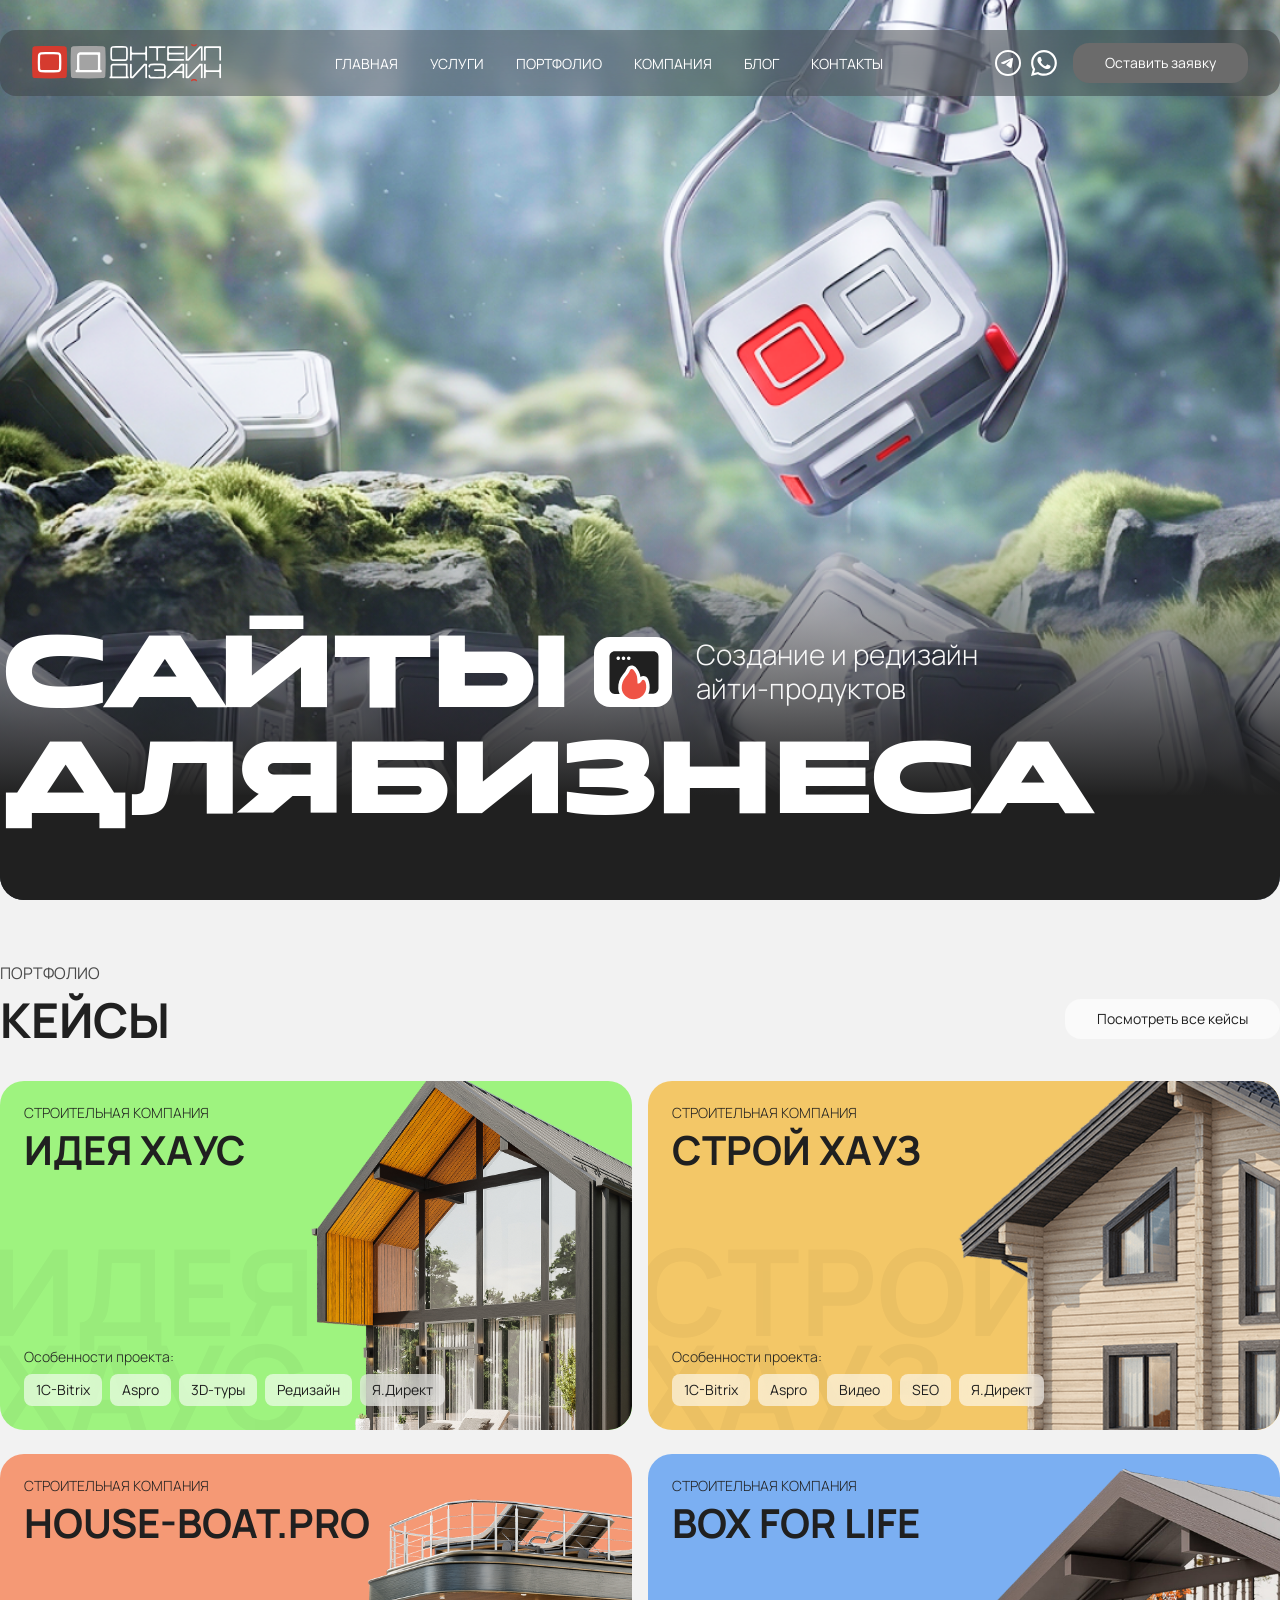
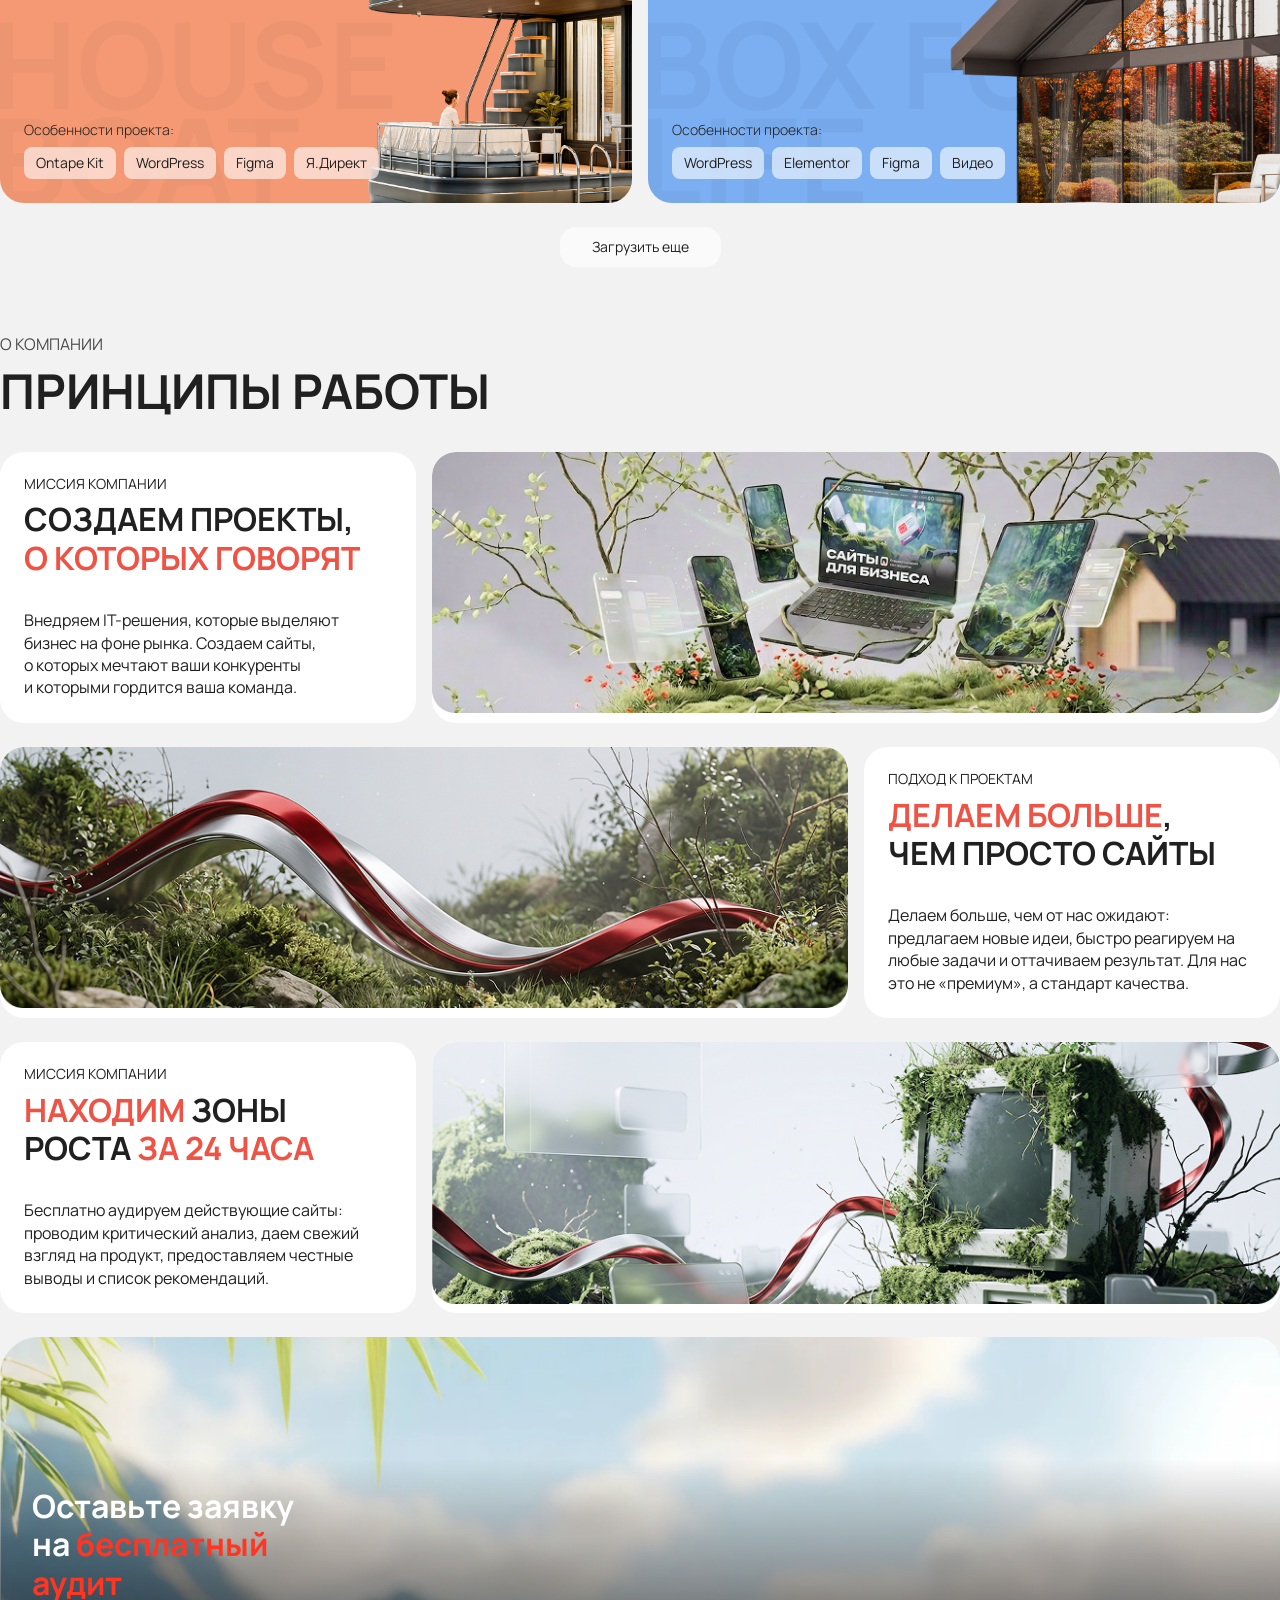
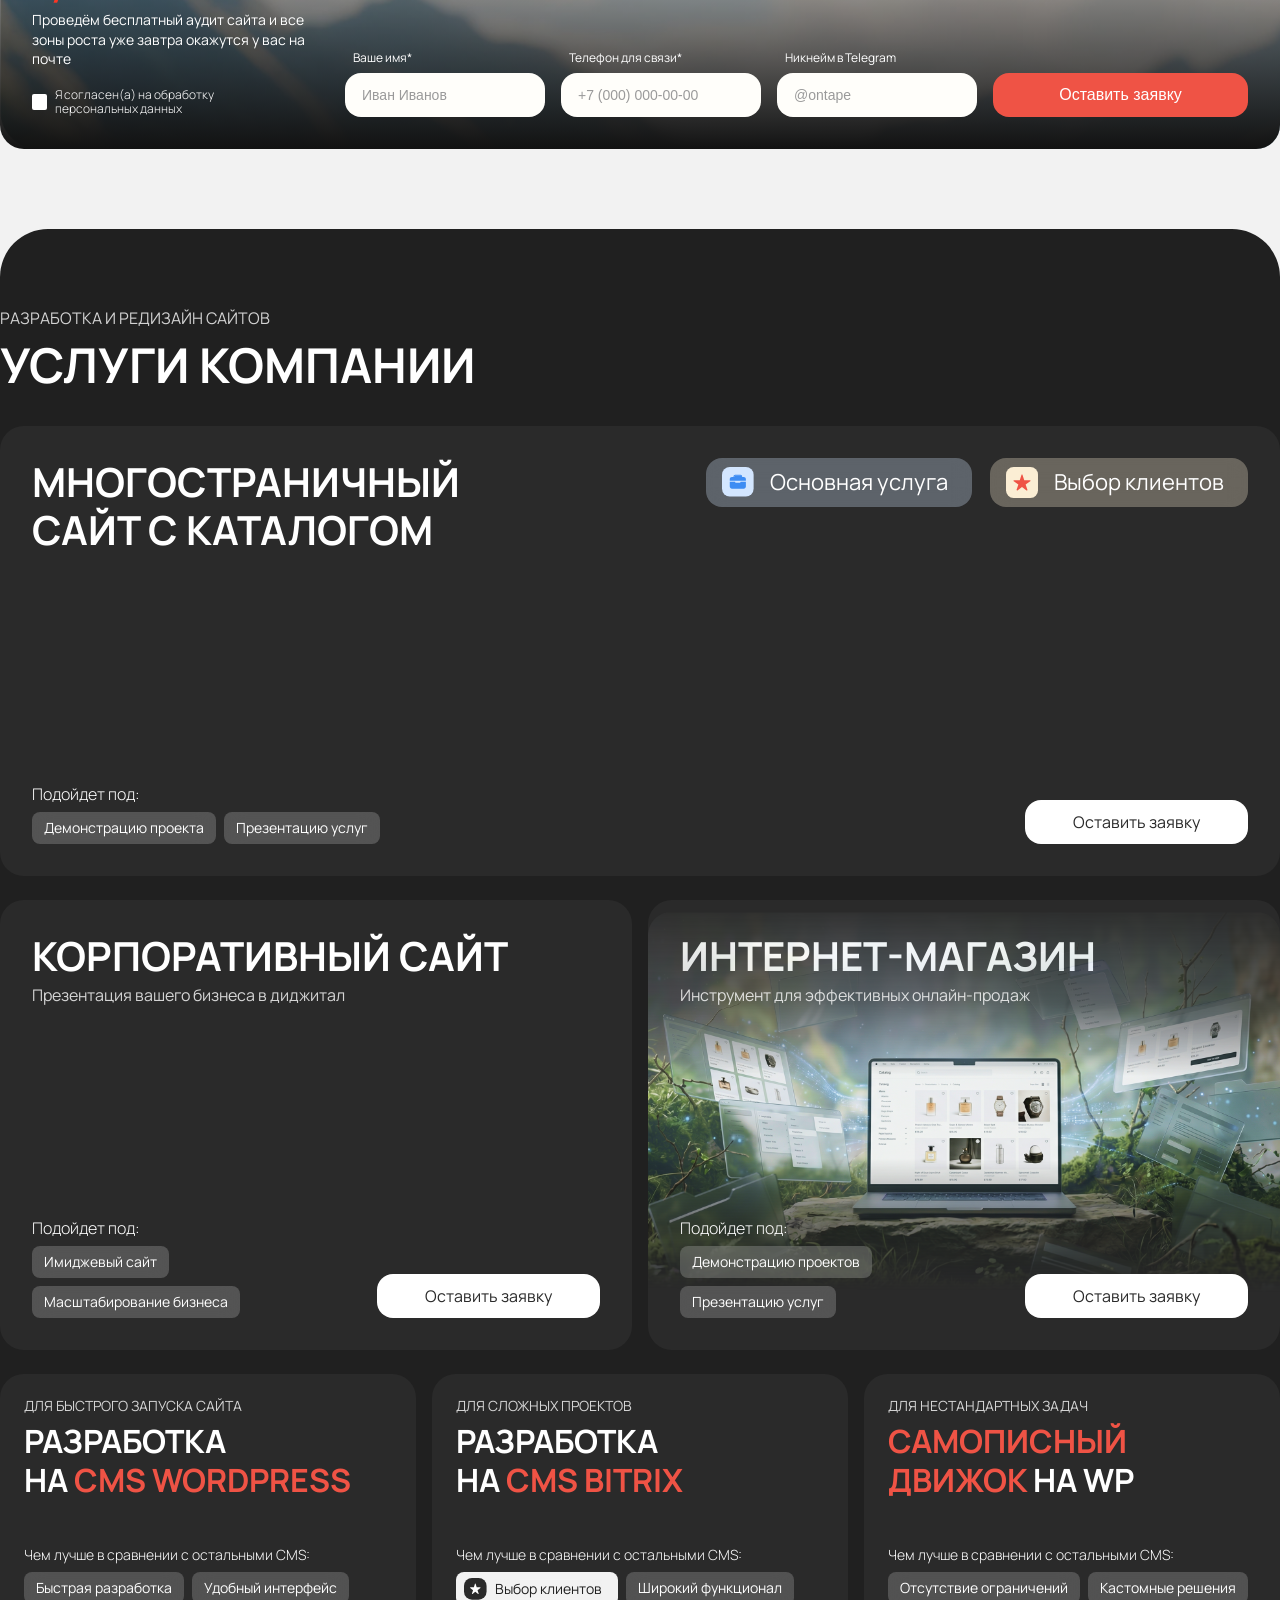
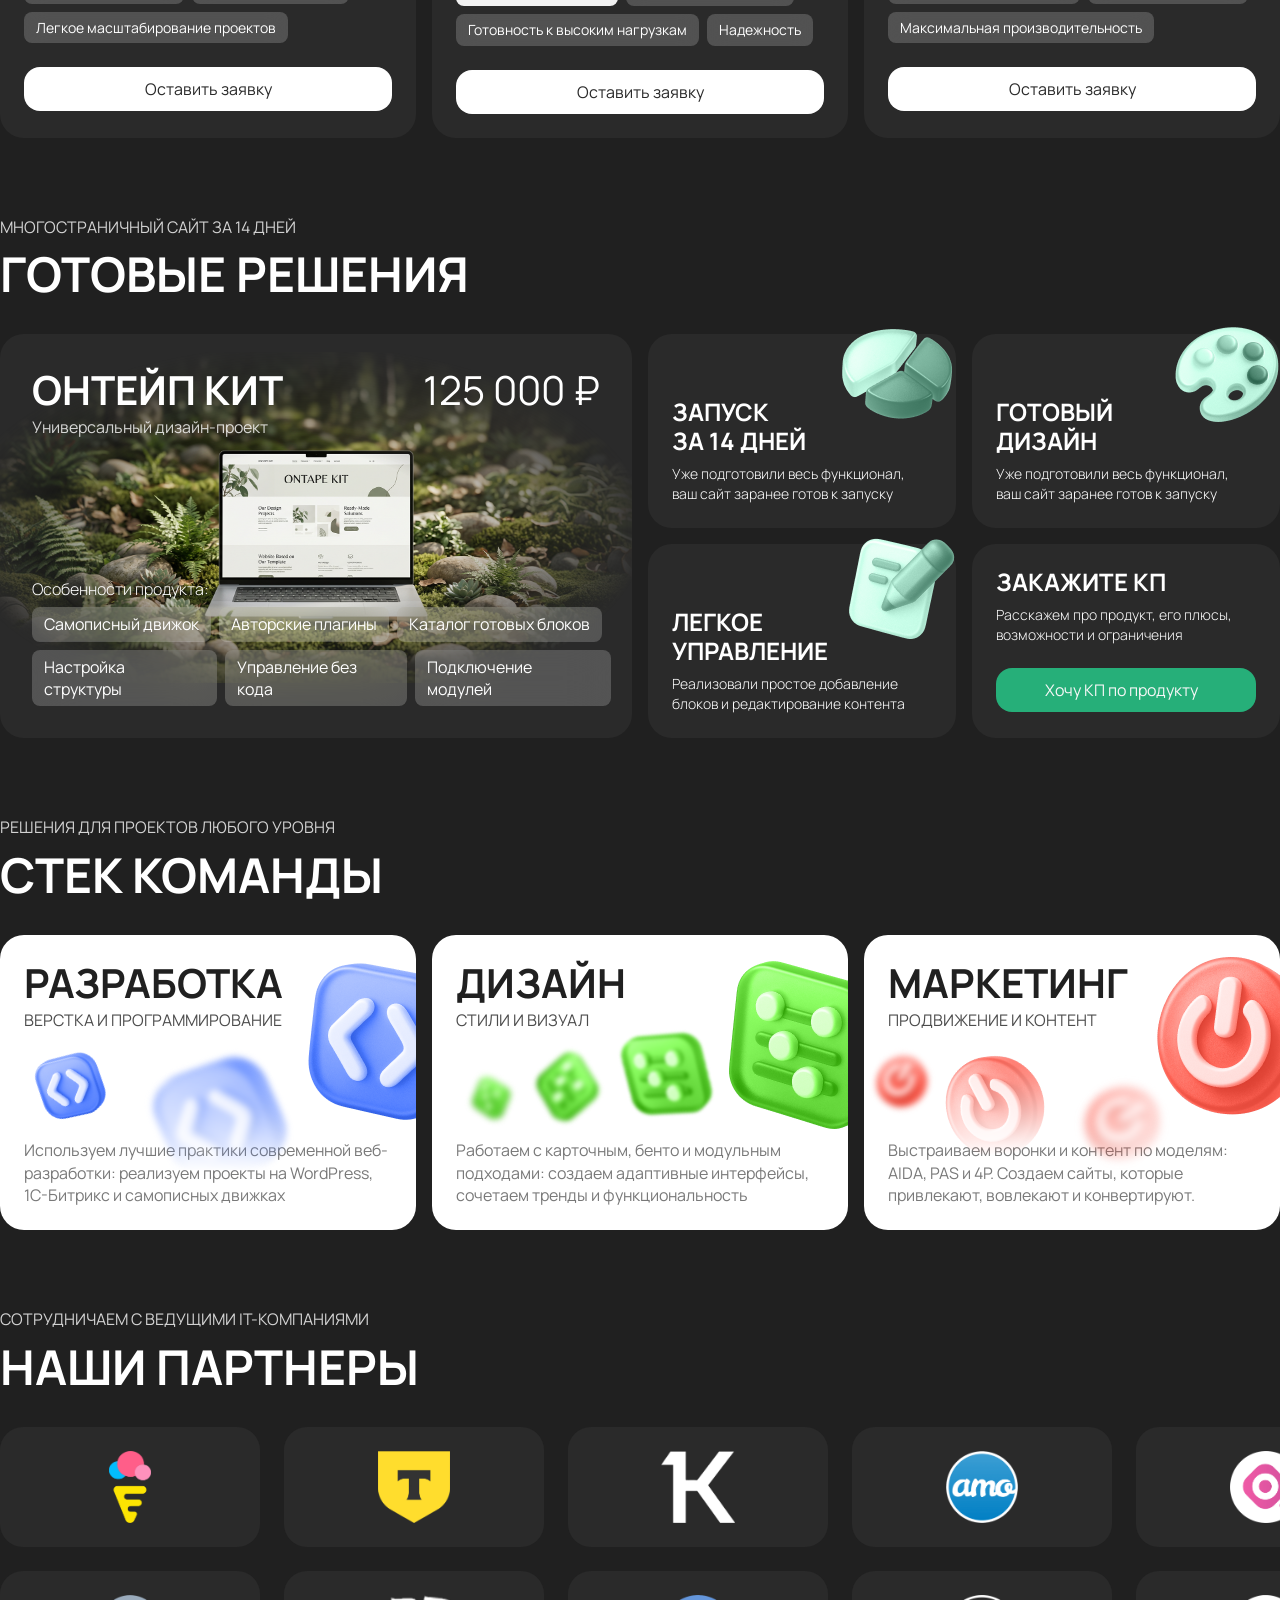
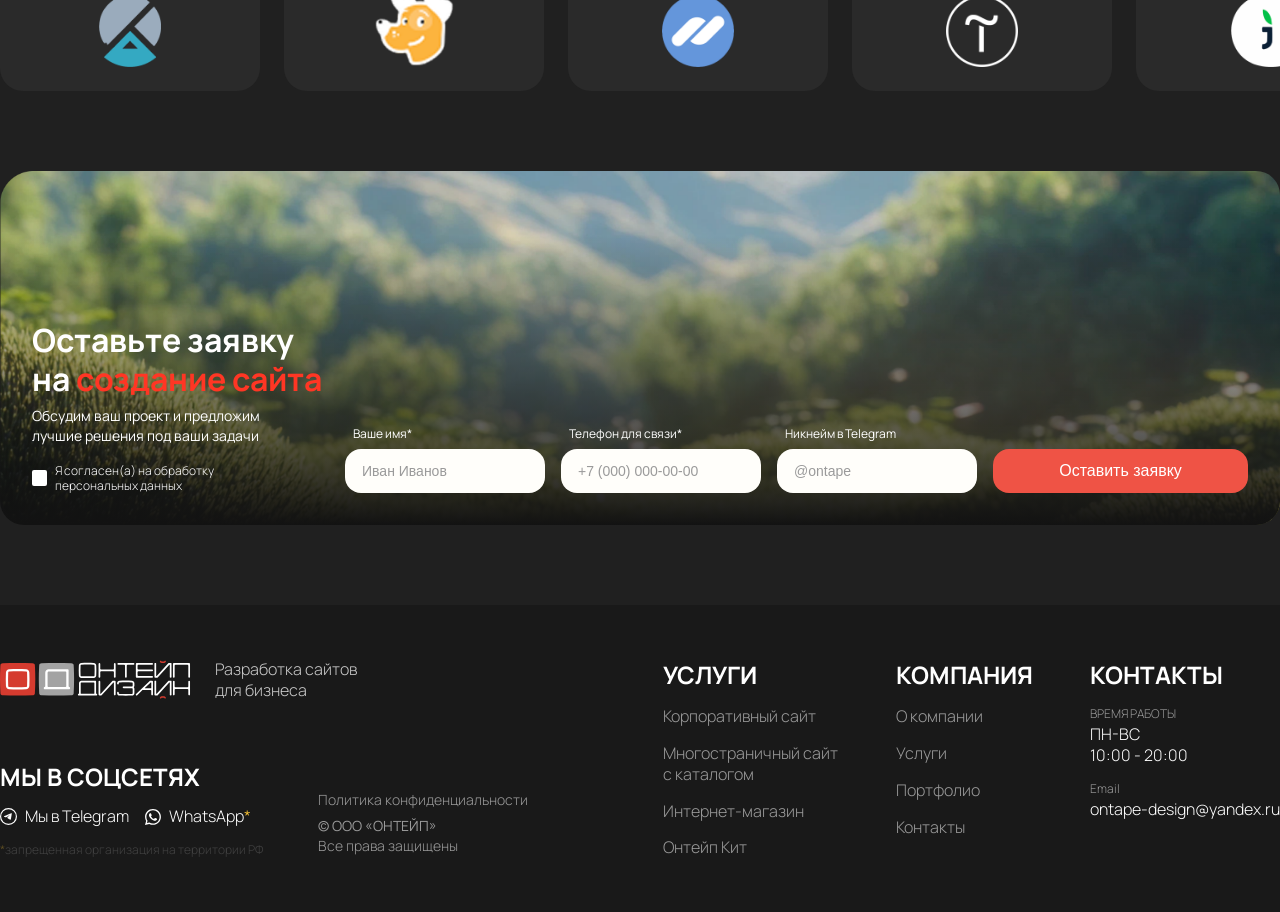
==== commit 5acf664b: "nc" ====
--- a/index.html
+++ b/index.html
@@ -23,6 +23,9 @@
                         <nav aria-label="Основная навигация" class="desktop-nav">
                             <ul class="nav__list">
                                 <li class="nav__item">
+                                    <a class="nav__link" href="index.html">Главная</a>
+                                </li>
+                                <li class="nav__item">
                                     <a class="nav__link" href="services.html">Услуги</a>
                                 </li>
                                 <li class="nav__item">
@@ -32,21 +35,18 @@
                                     <a class="nav__link" href="company.html">компания</a>
                                 </li>
                                 <li class="nav__item">
-                                    <a class="nav__link" href="blog.html">ГАЙДЫ</a>
+                                    <a class="nav__link" href="blog.html">блог</a>
                                 </li>
                                 <li class="nav__item">
                                     <a class="nav__link" href="contacts.html">Контакты</a>
-                                </li>
-                                <li class="nav__item">
-                                    <a class="nav__link" href="company.html#vacancy">Вакансии</a>
                                 </li>
                             </ul>
                         </nav>
 
                         <div class="header__right">
-                            <a href="tel:+79153136392" class="header__phone">+7 (915) 313-63-92</a>
                             <div class="header__right_icon flex_row">
-                                <a href="" target="_blank" class="icon-btn" aria-label="Telegram">
+                                <a href="https://t.me/@Ontape_Design" target="_blank" class="icon-btn"
+                                    aria-label="Telegram">
                                     <svg class="icon-btn__icon" width="26" height="26" viewBox="0 0 26 26" fill="none"
                                         xmlns="http://www.w3.org/2000/svg">
                                         <g clip-path="url(#clip0_673_715)">
@@ -64,7 +64,8 @@
                                         </defs>
                                     </svg>
                                 </a>
-                                <a href="" target="_blank" class="icon-btn" aria-label="WhatsApp">
+                                <a href="https://wa.me/+7 916 425 13 33" target="_blank" class="icon-btn"
+                                    aria-label="WhatsApp">
                                     <svg class="icon-btn__icon" width="26" height="26" viewBox="0 0 26 26" fill="none"
                                         xmlns="http://www.w3.org/2000/svg">
                                         <path
@@ -85,9 +86,7 @@
                     </div>
 
                     <div class="mobile-menu" id="mobileMenu">
-                        <div class="header__right">
-                            <a href="tel:+79153136392" class="header__phone">+7 (915) 313-63-92</a>
-                        </div>
+
                         <ul class="nav__list">
                             <ul class="nav__list">
                                 <li class="nav__item">
@@ -138,23 +137,15 @@
                         <p class="subtitle">ПОРТФОЛИО</p>
                         <h2 class="title">КЕЙСЫ</h2>
                     </div>
-                    <div class="cases_filter flex_column">
-                        <p>Сортировка по типу проекта</p>
-                        <div class="cases_filter__tabs flex_row">
-                            <a href="" class="filter_tab active">Все проекты</a>
-                            <a href="" class="filter_tab">Лендинг</a>
-                            <a href="" class="filter_tab">Многостраничный сайт</a>
-                            <a href="" class="filter_tab">Другое</a>
-                        </div>
-                    </div>
+
                     <a href="cases.html" class="cases_filter--btn">Посмотреть все кейсы</a>
                 </div>
-                <div class="cases--content flex_column active">
+                <div class="cases--content flex_column static">
                     <div class="cases_cards grid-2">
                         <div class="cases_card card" style="background-color: rgba(114, 244, 67, 0.65);">
                             <a href="cases_page.html">
                                 <div class="cases_card--content"
-                                    style="background-image: url('./assets/images/cases/case1.png');">
+                                    style="background-image: url('./assets/images/cases/их.png');">
                                     <p class="cases_card_desc">СТРОИТЕЛЬНАЯ КОМПАНИЯ</p>
                                     <h3>ИДЕЯ ХАУС</h3>
                                     <div class="cases_card__cheaps flex_column">
@@ -177,7 +168,7 @@
 
                         <div class="cases_card card" style="background-color: rgba(245, 177, 30, 0.65);">
                             <div class="cases_card--content"
-                                style="background-image: url('./assets/images/cases/case2.png');">
+                                style="background-image: url('./assets/images/cases/сх.png')">
                                 <p class="cases_card_desc">СТРОИТЕЛЬНАЯ КОМПАНИЯ</p>
                                 <h3>СТРОЙ ХАУЗ</h3>
                                 <div class="cases_card__cheaps flex_column">
@@ -199,7 +190,7 @@
 
                         <div class="cases_card card" style="background-color: rgba(248, 107, 52, 0.65);">
                             <div class="cases_card--content"
-                                style="background-image: url('./assets/images/cases/case3.png');">
+                                style="background-image: url('./assets/images/cases/хаусбот.png');">
                                 <p class="cases_card_desc">СТРОИТЕЛЬНАЯ КОМПАНИЯ</p>
                                 <h3>HOUSE-BOAT.PRO</h3>
                                 <div class="cases_card__cheaps flex_column">
@@ -220,274 +211,7 @@
 
                         <div class="cases_card card" style="background-color: rgba(61, 140, 243, 0.65);">
                             <div class="cases_card--content"
-                                style="background-image: url('./assets/images/cases/case4.png');">
-                                <p class="cases_card_desc">СТРОИТЕЛЬНАЯ КОМПАНИЯ</p>
-                                <h3>BOX FOR LIFE</h3>
-                                <div class="cases_card__cheaps flex_column">
-                                    <p>Особенности проекта:</p>
-                                    <div class="cases_card__adv flex_row">
-                                        <p>WordPress</p>
-                                        <p>Elementor</p>
-                                        <p>Figma</p>
-                                        <p>Видео</p>
-                                    </div>
-                                </div>
-                            </div>
-                            <div class="cases_card__bg">
-                                <h4>BOX FOR LIFE</h4>
-                            </div>
-                        </div>
-                    </div>
-                    <a href="" class="cases--btn">Загрузить еще</a>
-                </div>
-                <div class="cases--content flex_column">
-                    <div class="cases_cards grid-2">
-                        <div class="cases_card card" style="background-color: rgba(114, 244, 67, 0.65);">
-                            <div class="cases_card--content"
-                                style="background-image: url('./assets/images/cases/case1.png');">
-                                <p class="cases_card_desc">СТРОИТЕЛЬНАЯ КОМПАНИЯ</p>
-                                <h3>ИДЕЯ ХАУС</h3>
-                                <div class="cases_card__cheaps flex_column">
-                                    <p>Особенности проекта:</p>
-                                    <div class="cases_card__adv flex_row">
-                                        <p>1C-Bitrix</p>
-                                        <p>Aspro</p>
-                                        <p>3D-туры</p>
-                                        <p>Редизайн</p>
-                                        <p>Я.Директ</p>
-                                    </div>
-                                </div>
-                            </div>
-                            <div class="cases_card__bg">
-                                <h4>ИДЕЯ<br>ХАУС</h4>
-                            </div>
-                        </div>
-
-
-                        <div class="cases_card card" style="background-color: rgba(245, 177, 30, 0.65);">
-                            <div class="cases_card--content"
-                                style="background-image: url('./assets/images/cases/case2.png');">
-                                <p class="cases_card_desc">СТРОИТЕЛЬНАЯ КОМПАНИЯ</p>
-                                <h3>СТРОЙ ХАУЗ</h3>
-                                <div class="cases_card__cheaps flex_column">
-                                    <p>Особенности проекта:</p>
-                                    <div class="cases_card__adv flex_row">
-                                        <p>1C-Bitrix</p>
-                                        <p>Aspro</p>
-                                        <p>Видео</p>
-                                        <p>SEO</p>
-                                        <p>Я.Директ</p>
-                                    </div>
-                                </div>
-                            </div>
-                            <div class="cases_card__bg">
-                                <h4>СТРОЙ<br>ХАУЗ</h4>
-                            </div>
-                        </div>
-
-
-                        <div class="cases_card card" style="background-color: rgba(248, 107, 52, 0.65);">
-                            <div class="cases_card--content"
-                                style="background-image: url('./assets/images/cases/case3.png');">
-                                <p class="cases_card_desc">СТРОИТЕЛЬНАЯ КОМПАНИЯ</p>
-                                <h3>HOUSE-BOAT.PRO</h3>
-                                <div class="cases_card__cheaps flex_column">
-                                    <p>Особенности проекта:</p>
-                                    <div class="cases_card__adv flex_row">
-                                        <p>Ontape Kit</p>
-                                        <p>WordPress</p>
-                                        <p>Figma</p>
-                                        <p>Я.Директ</p>
-                                    </div>
-                                </div>
-                            </div>
-                            <div class="cases_card__bg">
-                                <h4>HOUSE<br>BOAT</h4>
-                            </div>
-                        </div>
-
-
-                        <div class="cases_card card" style="background-color: rgba(61, 140, 243, 0.65);">
-                            <div class="cases_card--content"
-                                style="background-image: url('./assets/images/cases/case4.png');">
-                                <p class="cases_card_desc">СТРОИТЕЛЬНАЯ КОМПАНИЯ</p>
-                                <h3>BOX FOR LIFE</h3>
-                                <div class="cases_card__cheaps flex_column">
-                                    <p>Особенности проекта:</p>
-                                    <div class="cases_card__adv flex_row">
-                                        <p>WordPress</p>
-                                        <p>Elementor</p>
-                                        <p>Figma</p>
-                                        <p>Видео</p>
-                                    </div>
-                                </div>
-                            </div>
-                            <div class="cases_card__bg">
-                                <h4>BOX FOR LIFE</h4>
-                            </div>
-                        </div>
-                    </div>
-                    <a href="" class="cases--btn">Загрузить еще</a>
-                </div>
-                <div class="cases--content flex_column">
-                    <div class="cases_cards grid-2">
-                        <div class="cases_card card" style="background-color: rgba(114, 244, 67, 0.65);">
-                            <div class="cases_card--content"
-                                style="background-image: url('./assets/images/cases/case1.png');">
-                                <p class="cases_card_desc">СТРОИТЕЛЬНАЯ КОМПАНИЯ</p>
-                                <h3>ИДЕЯ ХАУС</h3>
-                                <div class="cases_card__cheaps flex_column">
-                                    <p>Особенности проекта:</p>
-                                    <div class="cases_card__adv flex_row">
-                                        <p>1C-Bitrix</p>
-                                        <p>Aspro</p>
-                                        <p>3D-туры</p>
-                                        <p>Редизайн</p>
-                                        <p>Я.Директ</p>
-                                    </div>
-                                </div>
-                            </div>
-                            <div class="cases_card__bg">
-                                <h4>ИДЕЯ<br>ХАУС</h4>
-                            </div>
-                        </div>
-
-
-                        <div class="cases_card card" style="background-color: rgba(245, 177, 30, 0.65);">
-                            <div class="cases_card--content"
-                                style="background-image: url('./assets/images/cases/case2.png');">
-                                <p class="cases_card_desc">СТРОИТЕЛЬНАЯ КОМПАНИЯ</p>
-                                <h3>СТРОЙ ХАУЗ</h3>
-                                <div class="cases_card__cheaps flex_column">
-                                    <p>Особенности проекта:</p>
-                                    <div class="cases_card__adv flex_row">
-                                        <p>1C-Bitrix</p>
-                                        <p>Aspro</p>
-                                        <p>Видео</p>
-                                        <p>SEO</p>
-                                        <p>Я.Директ</p>
-                                    </div>
-                                </div>
-                            </div>
-                            <div class="cases_card__bg">
-                                <h4>СТРОЙ<br>ХАУЗ</h4>
-                            </div>
-                        </div>
-
-
-                        <div class="cases_card card" style="background-color: rgba(248, 107, 52, 0.65);">
-                            <div class="cases_card--content"
-                                style="background-image: url('./assets/images/cases/case3.png');">
-                                <p class="cases_card_desc">СТРОИТЕЛЬНАЯ КОМПАНИЯ</p>
-                                <h3>HOUSE-BOAT.PRO</h3>
-                                <div class="cases_card__cheaps flex_column">
-                                    <p>Особенности проекта:</p>
-                                    <div class="cases_card__adv flex_row">
-                                        <p>Ontape Kit</p>
-                                        <p>WordPress</p>
-                                        <p>Figma</p>
-                                        <p>Я.Директ</p>
-                                    </div>
-                                </div>
-                            </div>
-                            <div class="cases_card__bg">
-                                <h4>HOUSE<br>BOAT</h4>
-                            </div>
-                        </div>
-
-
-                        <div class="cases_card card" style="background-color: rgba(61, 140, 243, 0.65);">
-                            <div class="cases_card--content"
-                                style="background-image: url('./assets/images/cases/case4.png');">
-                                <p class="cases_card_desc">СТРОИТЕЛЬНАЯ КОМПАНИЯ</p>
-                                <h3>BOX FOR LIFE</h3>
-                                <div class="cases_card__cheaps flex_column">
-                                    <p>Особенности проекта:</p>
-                                    <div class="cases_card__adv flex_row">
-                                        <p>WordPress</p>
-                                        <p>Elementor</p>
-                                        <p>Figma</p>
-                                        <p>Видео</p>
-                                    </div>
-                                </div>
-                            </div>
-                            <div class="cases_card__bg">
-                                <h4>BOX FOR LIFE</h4>
-                            </div>
-                        </div>
-                    </div>
-                    <a href="" class="cases--btn">Загрузить еще</a>
-                </div>
-                <div class="cases--content flex_column">
-                    <div class="cases_cards grid-2">
-                        <div class="cases_card card" style="background-color: rgba(114, 244, 67, 0.65);">
-                            <div class="cases_card--content"
-                                style="background-image: url('./assets/images/cases/case1.png');">
-                                <p class="cases_card_desc">СТРОИТЕЛЬНАЯ КОМПАНИЯ</p>
-                                <h3>ИДЕЯ ХАУС</h3>
-                                <div class="cases_card__cheaps flex_column">
-                                    <p>Особенности проекта:</p>
-                                    <div class="cases_card__adv flex_row">
-                                        <p>1C-Bitrix</p>
-                                        <p>Aspro</p>
-                                        <p>3D-туры</p>
-                                        <p>Редизайн</p>
-                                        <p>Я.Директ</p>
-                                    </div>
-                                </div>
-                            </div>
-                            <div class="cases_card__bg">
-                                <h4>ИДЕЯ<br>ХАУС</h4>
-                            </div>
-                        </div>
-
-
-                        <div class="cases_card card" style="background-color: rgba(245, 177, 30, 0.65);">
-                            <div class="cases_card--content"
-                                style="background-image: url('./assets/images/cases/case2.png');">
-                                <p class="cases_card_desc">СТРОИТЕЛЬНАЯ КОМПАНИЯ</p>
-                                <h3>СТРОЙ ХАУЗ</h3>
-                                <div class="cases_card__cheaps flex_column">
-                                    <p>Особенности проекта:</p>
-                                    <div class="cases_card__adv flex_row">
-                                        <p>1C-Bitrix</p>
-                                        <p>Aspro</p>
-                                        <p>Видео</p>
-                                        <p>SEO</p>
-                                        <p>Я.Директ</p>
-                                    </div>
-                                </div>
-                            </div>
-                            <div class="cases_card__bg">
-                                <h4>СТРОЙ<br>ХАУЗ</h4>
-                            </div>
-                        </div>
-
-
-                        <div class="cases_card card" style="background-color: rgba(248, 107, 52, 0.65);">
-                            <div class="cases_card--content"
-                                style="background-image: url('./assets/images/cases/case3.png');">
-                                <p class="cases_card_desc">СТРОИТЕЛЬНАЯ КОМПАНИЯ</p>
-                                <h3>HOUSE-BOAT.PRO</h3>
-                                <div class="cases_card__cheaps flex_column">
-                                    <p>Особенности проекта:</p>
-                                    <div class="cases_card__adv flex_row">
-                                        <p>Ontape Kit</p>
-                                        <p>WordPress</p>
-                                        <p>Figma</p>
-                                        <p>Я.Директ</p>
-                                    </div>
-                                </div>
-                            </div>
-                            <div class="cases_card__bg">
-                                <h4>HOUSE<br>BOAT</h4>
-                            </div>
-                        </div>
-
-
-                        <div class="cases_card card" style="background-color: rgba(61, 140, 243, 0.65);">
-                            <div class="cases_card--content"
-                                style="background-image: url('./assets/images/cases/case4.png');">
+                                style="background-image: url('./assets/images/cases/бфл.png');">
                                 <p class="cases_card_desc">СТРОИТЕЛЬНАЯ КОМПАНИЯ</p>
                                 <h3>BOX FOR LIFE</h3>
                                 <div class="cases_card__cheaps flex_column">
@@ -601,218 +325,217 @@
                 </section>
             </div>
 
-            <section class="section text_block__v3 container top_mar">
-                <div class="text_block__v3__title">
+            <div class="dark-section top_mar">
+                <section class="section text_block__v3 container top_pad">
+                    <div class="text_block__v3__title">
+                        <div class="title_content gap_10">
+                            <p class="subtitle">РАЗРАБОТКА И РЕДИЗАЙН САЙТОВ</p>
+                            <h2 class="title">УСЛУГИ КОМПАНИИ</h2>
+                        </div>
+                    </div>
+                    <div class="text_block__v3--cards flex_column gap_24">
+                        <div class="text_block__v3--content">
+                            <div class="text_block__v3--card card-2 flex_column">
+                                <div class="text_block__v3_top">
+                                    <h3>МНОГОСТРАНИЧНЫЙ
+                                        САЙТ С КАТАЛОГОМ</h3>
+                                    <div class="text_block__v3_tags">
+                                        <div class="text_block__v3--card_wrapper"
+                                            style="background: rgba(211, 230, 255, 0.3);">
+                                            <img src="./assets/icons/Frame 75686.svg" alt="">
+                                            <p>Основная услуга</p>
+                                        </div>
+                                        <div class="text_block__v3--card_wrapper"
+                                            style="background: rgba(251, 238, 212, 0.3);">
+                                            <img src="./assets/icons/Frame 75686-2.svg" alt="">
+                                            <p>Выбор клиентов</p>
+                                        </div>
+                                    </div>
+                                </div>
+                                <div class="text_block__v3_btm">
+                                    <div class="text_block__v3_btm_setup flex_column">
+                                        <p>Подойдет под:</p>
+                                        <div class="text_block__v3_btm_setup_cheaps flex_row">
+                                            <p>Демонстрацию проекта</p>
+                                            <p>Презентацию услуг</p>
+                                        </div>
+                                    </div>
+                                    <div class="text_block__v3_btm_info flex_column">
+                                        <a class="text_block__v3__title--btn" href="#">Оставить заявку</a>
+                                    </div>
+                                </div>
+                            </div>
+                        </div>
+                        <div class="text_block__v3--content grid-2">
+                            <div class="text_block__v3--card card-3 flex_column">
+                                <div class="text_block__v3_top_v2">
+                                    <h3>КОРПОРАТИВНЫЙ САЙТ</h3>
+                                    <p>Презентация вашего бизнеса в диджитал</p>
+                                </div>
+                                <div class="text_block__v3_btm">
+                                    <div class="text_block__v3_btm_setup flex_column">
+                                        <p>Подойдет под:</p>
+                                        <div class="text_block__v3_btm_setup_cheaps flex_column">
+                                            <p>Имиджевый сайт</p>
+                                            <p>Масштабирование бизнеса</p>
+                                        </div>
+                                    </div>
+                                    <a class="text_block__v3__title--btn" href="#">Оставить заявку</a>
+                                </div>
+                            </div>
+                            <div class="text_block__v3--card card-4 flex_column">
+                                <div class="text_block__v3_top">
+                                    <div class="text_block__v3_top_v2">
+                                        <h3>ИНТЕРНЕТ-МАГАЗИН</h3>
+                                        <p>Инструмент для эффективных онлайн-продаж</p>
+                                    </div>
+                                </div>
+                                <div class="text_block__v3_btm">
+                                    <div class="text_block__v3_btm_setup flex_column">
+                                        <p>Подойдет под:</p>
+                                        <div class="text_block__v3_btm_setup_cheaps flex_column">
+                                            <p>Демонстрацию проектов</p>
+                                            <p>Презентацию услуг</p>
+                                        </div>
+                                    </div>
+                                        <a class="text_block__v3__title--btn" href="#">Оставить заявку</a>
+                                </div>
+                            </div>
+                        </div>
+
+
+                        <div class="text_block__v3--content grid-3">
+                            <div class="text_block__v3--card_v3 card flex_column">
+                                <p class="text_block__v3_subtitle">ДЛЯ БЫСТРОГО ЗАПУСКА САЙТА</p>
+                                <h3 class="text_block__v3_title">РАЗРАБОТКА
+                                    на <span class="card_cpan">CMS WORDPRESS</span>
+                                </h3>
+
+                                <p class="text_block__v3_cheaps_title">Чем лучше в сравнении с остальными CMS:</p>
+                                <div class="text_block__v3_cheaps_tags flex_row">
+                                    <p>Быстрая разработка</p>
+                                    <p>Удобный интерфейс</p>
+                                </div>
+                                <div class="text_block__v3_cheaps_tags flex_row">
+                                    <p>Легкое масштабирование проектов</p>
+                                </div>
+
+                                <a class="text_block__v3--btn">Оставить заявку</a>
+                            </div>
+                            <div class="text_block__v3--card_v3 card flex_column">
+                                <p class="text_block__v3_subtitle">ДЛЯ СЛОЖНЫХ ПРОЕКТОВ </p>
+                                <h3 class="text_block__v3_title">РАЗРАБОТКА
+                                    на <span class="card_cpan">CMS BITRIX</span>
+                                </h3>
+
+                                <p class="text_block__v3_cheaps_title">Чем лучше в сравнении с остальными CMS:</p>
+                                <div class="text_block__v3_cheaps_tags flex_row">
+                                    <div class="text_block__v3_cheaps_tag flex_row">
+                                        <img src="assets/icons/ser2.svg" alt="">
+                                        <p class="text_block__v3_cheaps_tag--text">Выбор клиентов</p>
+                                    </div>
+                                    <p>Широкий функционал</p>
+                                </div>
+                                <div class="text_block__v3_cheaps_tags flex_row">
+                                    <p>Готовность к высоким нагрузкам</p>
+                                    <p>Надежность</p>
+                                </div>
+                                <a class="text_block__v3--btn">Оставить заявку</a>
+
+                            </div>
+                            <div class="text_block__v3--card_v3 card flex_column">
+                                <p class="text_block__v3_subtitle">ДЛЯ НЕСТАНДАРТНЫХ ЗАДАЧ</p>
+                                <h3 class="text_block__v3_title"><span class="card_cpan">САМОПИСНЫЙ
+                                        ДВИЖОК</span> НА WP
+                                </h3>
+
+                                <p class="text_block__v3_cheaps_title">Чем лучше в сравнении с остальными CMS:</p>
+                                <div class="text_block__v3_cheaps_tags flex_row">
+                                    <p>Отсутствие ограничений</p>
+                                    <p>Кастомные решения</p>
+                                </div>
+                                <div class="text_block__v3_cheaps_tags flex_row">
+                                    <p>Максимальная производительность</p>
+                                </div>
+                                <a class="text_block__v3--btn">Оставить заявку</a>
+
+                            </div>
+
+                        </div>
+                    </div>
+                </section>
+
+                <section class="section text_block__v4 container top_mar">
                     <div class="title_content gap_10">
-                        <p class="subtitle">УСЛУГИ КОМПАНИИ</p>
-                        <h2 class="title">УСЛУГИ КОМПАНИИ</h2>
-                    </div>
-                    <a class="text_block__v3__title--btn" href="#">Посмотреть все услуги</a>
-                </div>
-                <div class="text_block__v3--cards flex_column gap_24">
-                    <div class="text_block__v3--content">
-                        <div class="text_block__v3--card card-2 flex_column">
-                            <div class="text_block__v3_top">
-                                <h3>МНОГОСТРАНИЧНЫЙ САЙТ
-                                    С КАТАЛОГОМ</h3>
-                                <div class="text_block__v3_tags">
-                                    <div class="text_block__v3--card_wrapper">
-                                        <img src="./assets/icons/Frame 75686.svg" alt="">
-                                        <p>Основная услуга</p>
-                                    </div>
-                                    <div class="text_block__v3--card_wrapper">
-                                        <img src="./assets/icons/Frame 75686-2.svg" alt="">
-                                        <p>Выбор клиентов</p>
-                                    </div>
-                                </div>
-                            </div>
-                            <div class="text_block__v3_btm">
-                                <div class="text_block__v3_btm_setup flex_column">
-                                    <p>Подойдет под:</p>
-                                    <div class="text_block__v3_btm_setup_cheaps flex_row">
-                                        <p>Демонстрацию проекта</p>
-                                        <p>Презентацию услуг</p>
-                                    </div>
-                                </div>
-                                <div class="text_block__v3_btm_info flex_column">
-                                    <p class="text_block__v3_btm_text">Лучшее решение для компаний, которым необходима
-                                        демонстрации проектов или услуг,
-                                        требующих подробных описаний, визуального контента и удобной навигации. </p>
-                                    <p class="text_block__v3_btm_title">Что входит в тариф:</p>
-                                    <div class="text_block__v3_btm_rate flex_column">
-                                        <div class="text_block__v3_btm_info_tags flex_row">
-                                            <p>Дизайн-проект</p>
-                                            <p>Адаптивная верстка</p>
-                                        </div>
-                                        <div class="text_block__v3_btm_info_tags flex_row">
-                                            <p>Наполнение контентом</p>
-                                            <p>Копирайтинг</p>
-                                        </div>
-                                    </div>
-                                </div>
-                            </div>
-                        </div>
-                    </div>
-                    <div class="text_block__v3--content grid-2">
-                        <div class="text_block__v3--card card-3 flex_column">
-                            <div class="text_block__v3_top_v2">
-                                <h3>КОРПОРАТИВНЫЙ САЙТ</h3>
-                                <p>Презентация вашего бизнеса в диджитал</p>
-                            </div>
-                            <div class="text_block__v3_btm">
-                                <div class="text_block__v3_btm_setup flex_column">
-                                    <p>Подойдет под:</p>
-                                    <div class="text_block__v3_btm_setup_cheaps flex_row">
-                                        <p>Имиджевый сайт</p>
-                                        <p>Масштабирование бизнеса</p>
-                                    </div>
-                                </div>
-                            </div>
-                        </div>
-                        <div class="text_block__v3--card card-4 flex_column">
-                            <div class="text_block__v3_top">
-                                <div class="text_block__v3_top_v2">
-                                    <h3>ИНТЕРНЕТ-МАГАЗИН</h3>
-                                    <p>Инструмент для эффективных онлайн-продаж</p>
-                                </div>
-                            </div>
-                            <div class="text_block__v3_btm">
-                                <div class="text_block__v3_btm_setup flex_column">
-                                    <p>Подойдет под:</p>
-                                    <div class="text_block__v3_btm_setup_cheaps flex_row">
-                                        <p>Онлайн продажи</p>
-                                        <p>Каталог товаров</p>
-                                    </div>
-                                </div>
-                            </div>
-                        </div>
-                    </div>
-                    <div class="text_block__v3--content grid-3">
-                        <div class="text_block__v3--card_v3 card flex_column">
-                            <p class="text_block__v3_subtitle">ДЛЯ БЫСТРОГО ЗАПУСКА САЙТА</p>
-                            <h3 class="text_block__v3_title">РАЗРАБОТКА
-                                на <span class="card_cpan">CMS WORDPRESS</span>
-                            </h3>
-
-                            <p class="text_block__v3_cheaps_title">Чем лучше в сравнении с остальными CMS:</p>
-                            <div class="text_block__v3_cheaps_tags flex_row">
-                                <p>Быстрая разработка</p>
-                                <p>Удобный интерфейс</p>
-                            </div>
-                            <div class="text_block__v3_cheaps_tags flex_row">
-                                <p>Легкое масштабирование проектов</p>
-                            </div>
-                        </div>
-                        <div class="text_block__v3--card_v3 card flex_column">
-                            <p class="text_block__v3_subtitle">ДЛЯ СЛОЖНЫХ ПРОЕКТОВ </p>
-                            <h3 class="text_block__v3_title">РАЗРАБОТКА
-                                на <span class="card_cpan">CMS BITRIX</span>
-                            </h3>
-
-                            <p class="text_block__v3_cheaps_title">Чем лучше в сравнении с остальными CMS:</p>
-                            <div class="text_block__v3_cheaps_tags flex_row">
-                                <div class="text_block__v3_cheaps_tag flex_row">
-                                    <img src="assets/icons/Frame 75686-3.svg" alt="">
-                                    <p class="text_block__v3_cheaps_tag--text">Выбор клиентов</p>
-                                </div>
-                                <p>Широкий функционал</p>
-                            </div>
-                            <div class="text_block__v3_cheaps_tags flex_row">
-                                <p>Готовность к высоким нагрузкам</p>
-                                <p>Надежность</p>
-                            </div>
-                        </div>
-                        <div class="text_block__v3--card_v3 card flex_column">
-                            <p class="text_block__v3_subtitle">ДЛЯ НЕСТАНДАРТНЫХ ЗАДАЧ</p>
-                            <h3 class="text_block__v3_title"><span class="card_cpan">САМОПИСНЫЙ
-                                    ДВИЖОК</span> НА WP
-                            </h3>
-
-                            <p class="text_block__v3_cheaps_title">Чем лучше в сравнении с остальными CMS:</p>
-                            <div class="text_block__v3_cheaps_tags flex_row">
-                                <p>Отсутствие ограничений</p>
-                                <p>Кастомные решения</p>
-                            </div>
-                            <div class="text_block__v3_cheaps_tags flex_row">
-                                <p>Максимальная производительность</p>
-                            </div>
-                        </div>
-                    </div>
-                </div>
-            </section>
-
-            <section class="section text_block__v4 container top_mar_44">
-                <div class="title_content gap_10">
-                    <p class="subtitle">МНОГОСТРАНИЧНЫЙ САЙТ ЗА 14 ДНЕЙ</p>
-                    <h2 class="title">ГОТОВЫЕ РЕШЕНИЯ</h2>
-                </div>
-                <div class="text_block__v4--content grid-2">
-                    <div class="text_block__v4--card card flex_column">
-                        <div class="text_block__v4--card_top flex_row">
-                            <div class="text_block__v4--card_title">
-                                <p>УНИВЕРСАЛЬНЫЙ ДИЗАЙН ПРОЕКТ</p>
-                                <h3>ОНТЕЙП КИТ</h3>
-                            </div>
-                            <div class="text_block__v4--card_price">
-                                <p>СТОИМОСТЬ</p>
-                                <h3>75 000 ₽</h3>
-                            </div>
-                        </div>
-                        <div class="text_block__v4_btm flex_column">
-                            <p>Особенности продукта:</p>
-                            <div class="text_block__v3_btm__cheaps flex_row">
-                                <p>Самописный движок</p>
-                                <p>Авторские плагины</p>
-                                <p>Каталог готовых блоков</p>
-                            </div>
-                            <div class="text_block__v3_btm__cheaps flex_row">
-                                <p>Настройка структуры</p>
-                                <p>Управление без кода</p>
-                                <p>Подключение модулей</p>
-                            </div>
-                        </div>
-                    </div>
-                    <div class="text_block__v4--cars grid-2">
-                        <div class="text_block__v4--card_v2 card">
-                            <img src="assets/images/kit/kit2.png" alt="">
-                            <div class="text_block__v4--card_v2_text">
-                                <h4>ЗАПУСК
-                                    ЗА 14 ДНЕЙ</h4>
-                                <p>Уже подготовили весь функционал,
-                                    ваш сайт заранее готов к запуску</p>
-                            </div>
-                        </div>
-                        <div class="text_block__v4--card_v2 card">
-                            <img src="assets/images/kit/kit4.png" alt="">
-                            <div class="text_block__v4--card_v2_text">
-                                <h4>ГОТОВЫЙ
-                                    ДИЗАЙН</h4>
-                                <p>Уже подготовили весь функционал, ваш сайт заранее готов к запуску</p>
-                            </div>
-                        </div>
-                        <div class="text_block__v4--card_v2 card">
-                            <img src="assets/images/kit/kit3.png" alt="">
-                            <div class="text_block__v4--card_v2_text">
-                                <h4>ЛЕГКОЕ
-                                    УПРАВЛЕНИЕ</h4>
-                                <p>Реализовали простое добавление блоков и редактирование контента</p>
-                            </div>
-                        </div>
-                        <div class="text_block__v4--card_v2 kp card flex_column">
-                            <div class="text_block__v4--card_v2_kp">
-                                <h4>ЗАКАЖИТЕ КП</h4>
-                                <p>Расскажем про продукт, его плюсы, возможности и ограничения</p>
-                            </div>
-                            <a class="text_block__v4--card_v2--btn">Хочу КП по продукту</a>
-                        </div>
-                    </div>
-                </div>
-            </section>
-
-            <div class="dark-section">
+                        <p class="subtitle">МНОГОСТРАНИЧНЫЙ САЙТ ЗА 14 ДНЕЙ</p>
+                        <h2 class="title">ГОТОВЫЕ РЕШЕНИЯ</h2>
+                    </div>
+                    <div class="text_block__v4--content grid-2">
+                        <div class="text_block__v4--card card flex_column">
+                            <div class="text_block__v4--card_top flex_row">
+                                <div class="text_block__v4--card_title">
+                                    <h3>ОНТЕЙП КИТ</h3>
+                                    <p>Универсальный дизайн-проект</p>
+                                </div>
+                                <div class="text_block__v4--card_price">
+                                    <h3>125 000 ₽</h3>
+                                </div>
+                            </div>
+                            <div class="text_block__v4_btm flex_column">
+                                <p>Особенности продукта:</p>
+                                <div class="text_block__v3_btm__cheaps flex_row">
+                                    <p>Самописный движок</p>
+                                    <p>Авторские плагины</p>
+                                    <p>Каталог готовых блоков</p>
+                                </div>
+                                <div class="text_block__v3_btm__cheaps flex_row">
+                                    <p>Настройка структуры</p>
+                                    <p>Управление без кода</p>
+                                    <p>Подключение модулей</p>
+                                </div>
+                            </div>
+                        </div>
+                        <div class="text_block__v4--cars grid-2">
+                            <div class="text_block__v4--card_v2 card">
+                                <img src="assets/images/kit/kit2.png" alt="">
+                                <div class="text_block__v4--card_v2_text">
+                                    <h4>ЗАПУСК
+                                        ЗА 14 ДНЕЙ</h4>
+                                    <p>Уже подготовили весь функционал,
+                                        ваш сайт заранее готов к запуску</p>
+                                </div>
+                            </div>
+                            <div class="text_block__v4--card_v2 card">
+                                <img src="assets/images/kit/kit4.png" alt="">
+                                <div class="text_block__v4--card_v2_text">
+                                    <h4>ГОТОВЫЙ
+                                        ДИЗАЙН</h4>
+                                    <p>Уже подготовили весь функционал, ваш сайт заранее готов к запуску</p>
+                                </div>
+                            </div>
+                            <div class="text_block__v4--card_v2 card">
+                                <img src="assets/images/kit/kit3.png" alt="">
+                                <div class="text_block__v4--card_v2_text">
+                                    <h4>ЛЕГКОЕ
+                                        УПРАВЛЕНИЕ</h4>
+                                    <p>Реализовали простое добавление блоков и редактирование контента</p>
+                                </div>
+                            </div>
+                            <div class="text_block__v4--card_v2 kp card flex_column">
+                                <div class="text_block__v4--card_v2_kp">
+                                    <h4>ЗАКАЖИТЕ КП</h4>
+                                    <p>Расскажем про продукт, его плюсы, возможности и ограничения</p>
+                                </div>
+                                <a class="text_block__v4--card_v2--btn">Хочу КП по продукту</a>
+                            </div>
+                        </div>
+                    </div>
+                </section>
+
+
                 <section class="section text_block__v5 container top_pad">
                     <div class="title_content gap_10">
-                        <p class="subtitle">РАЗНОСТОРОННИЕ СПЕЦИАЛИСТЫ</p>
+                        <p class="subtitle">РЕШЕНИЯ ДЛЯ ПРОЕКТОВ ЛЮБОГО УРОВНЯ</p>
                         <h2 class="title">СТЕК КОМАНДЫ</h2>
                     </div>
                     <div class="text_block__v5--content grid-3">
@@ -866,56 +589,49 @@
 
                 <section class="section text_block__v6 top_mar">
                     <div class="title_content gap_10 container">
-                        <p class="subtitle">БЛОК ПАРТНЕРОВ</p>
-                        <h2 class="title">СОТРУДНИЧАЕМ С</h2>
+                        <p class="subtitle">Сотрудничаем с ведущими IT-компаниями </p>
+                        <h2 class="title">НАШИ ПАРТНЕРЫ</h2>
                     </div>
                     <div class="text_block__v6--content flex_column full-width">
                         <div class="text_block__v6_cards track-right">
                             <div class="track">
-                                <img src="./assets/images/logo/Group 75655.svg" alt="">
-                                <img src="./assets/images/logo/Group 75655.svg" alt="">
-                                <img src="./assets/images/logo/Group 75655.svg" alt="">
-                                <img src="./assets/images/logo/Group 75655.svg" alt="">
-                                <img src="./assets/images/logo/Group 75655.svg" alt="">
-                                <img src="./assets/images/logo/Group 75655.svg" alt="">
-
-                                <img src="./assets/images/logo/Group 75655.svg" alt="">
-                                <img src="./assets/images/logo/Group 75655.svg" alt="">
-                                <img src="./assets/images/logo/Group 75655.svg" alt="">
-                                <img src="./assets/images/logo/Group 75655.svg" alt="">
-                                <img src="./assets/images/logo/Group 75655.svg" alt="">
-                                <img src="./assets/images/logo/Group 75655.svg" alt="">
-
-                                <img src="./assets/images/logo/Group 75655.svg" alt="">
-                                <img src="./assets/images/logo/Group 75655.svg" alt="">
-                                <img src="./assets/images/logo/Group 75655.svg" alt="">
-                                <img src="./assets/images/logo/Group 75655.svg" alt="">
-                                <img src="./assets/images/logo/Group 75655.svg" alt="">
-                                <img src="./assets/images/logo/Group 75655.svg" alt="">
+                                <img src="./assets/images/logo/partner1.png" alt="">
+                                <img src="./assets/images/logo/partner2.png" alt="">
+                                <img src="./assets/images/logo/partner3.png" alt="">
+                                <img src="./assets/images/logo/partner4.png" alt="">
+                                <img src="./assets/images/logo/partner5.png" alt="">
+                                <img src="./assets/images/logo/partner6.png" alt="">
+                                <img src="./assets/images/logo/partner7.png" alt="">
+                                
+                                <img src="./assets/images/logo/partner1.png" alt="">
+                                <img src="./assets/images/logo/partner2.png" alt="">
+                                <img src="./assets/images/logo/partner3.png" alt="">
+                                <img src="./assets/images/logo/partner4.png" alt="">
+                                <img src="./assets/images/logo/partner5.png" alt="">
+                                <img src="./assets/images/logo/partner6.png" alt="">
+                                <img src="./assets/images/logo/partner7.png" alt="">
                             </div>
                         </div>
                         <div class="text_block__v6_cards track-left">
                             <div class="track">
-                                <img src="./assets/images/logo/Group 75655.svg" alt="">
-                                <img src="./assets/images/logo/Group 75655.svg" alt="">
-                                <img src="./assets/images/logo/Group 75655.svg" alt="">
-                                <img src="./assets/images/logo/Group 75655.svg" alt="">
-                                <img src="./assets/images/logo/Group 75655.svg" alt="">
-                                <img src="./assets/images/logo/Group 75655.svg" alt="">
-
-                                <img src="./assets/images/logo/Group 75655.svg" alt="">
-                                <img src="./assets/images/logo/Group 75655.svg" alt="">
-                                <img src="./assets/images/logo/Group 75655.svg" alt="">
-                                <img src="./assets/images/logo/Group 75655.svg" alt="">
-                                <img src="./assets/images/logo/Group 75655.svg" alt="">
-                                <img src="./assets/images/logo/Group 75655.svg" alt="">
-
-                                <img src="./assets/images/logo/Group 75655.svg" alt="">
-                                <img src="./assets/images/logo/Group 75655.svg" alt="">
-                                <img src="./assets/images/logo/Group 75655.svg" alt="">
-                                <img src="./assets/images/logo/Group 75655.svg" alt="">
-                                <img src="./assets/images/logo/Group 75655.svg" alt="">
-                                <img src="./assets/images/logo/Group 75655.svg" alt="">
+                                
+                                <img src="./assets/images/logo/partner8.png" alt="">
+                                <img src="./assets/images/logo/partner9.png" alt="">
+                                <img src="./assets/images/logo/partner10.png" alt="">
+                                <img src="./assets/images/logo/partner11.png" alt="">
+                                <img src="./assets/images/logo/partner12.png" alt="">
+                                <img src="./assets/images/logo/partner13.png" alt="">
+                                <img src="./assets/images/logo/partner14.png" alt="">
+                                <img src="./assets/images/logo/partner15.png" alt="">
+
+                                <img src="./assets/images/logo/partner8.png" alt="">
+                                <img src="./assets/images/logo/partner9.png" alt="">
+                                <img src="./assets/images/logo/partner10.png" alt="">
+                                <img src="./assets/images/logo/partner11.png" alt="">
+                                <img src="./assets/images/logo/partner12.png" alt="">
+                                <img src="./assets/images/logo/partner13.png" alt="">
+                                <img src="./assets/images/logo/partner14.png" alt="">
+                                <img src="./assets/images/logo/partner15.png" alt="">
                             </div>
                         </div>
                     </div>
@@ -1022,10 +738,10 @@
                                 <h4>Email</h4>
                                 <a href="mailto:ontape-design@yandex.ru">ontape-design@yandex.ru</a>
                             </div>
-                            <div class="footer_tel flex_column">
+                            <!-- <div class="footer_tel flex_column">
                                 <h4>Телефон</h4>
                                 <a href="tel:+79153136392">+7 (915) 313-63-92</a>
-                            </div>
+                            </div> -->
                         </div>
                     </div>
                 </div>
--- a/assets/css/style.css
+++ b/assets/css/style.css
@@ -1,6 +1,25 @@
 @font-face {
     font-family: 'Manrope';
-    src: url('../fonts/Manrope-VariableFont_wght.ttf');
+    src: url('../fonts/Manrope-Bold.ttf');
+    font-weight: 700;
+}
+
+@font-face {
+    font-family: 'Manrope';
+    src: url('../fonts/Manrope-Medium.ttf');
+    font-weight: 500;
+}
+
+@font-face {
+    font-family: 'Manrope';
+    src: url('../fonts/Manrope-Regular.ttf');
+    font-weight: 400;
+}
+
+@font-face {
+    font-family: 'Manrope';
+    src: url('../fonts/Manrope-Light.ttf');
+    font-weight: 300;
 }
 
 @font-face {
@@ -129,6 +148,7 @@
         sans-serif;
     color: var(--text);
     background: var(--background);
+    overflow-x: hidden;
 }
 
 .container {
@@ -257,7 +277,7 @@
 }
 
 .card-2 {
-    background-color: rgba(255, 232, 154, 0.8);
+    background-color: rgba(42, 42, 42, 1);
     border-radius: 24px;
     position: relative;
     overflow: hidden;
@@ -375,7 +395,7 @@
 .desktop-nav .nav__list {
     display: flex;
     align-items: center;
-    gap: 24px;
+    gap: 32px;
     list-style: none;
     padding: 0;
     margin: 0;
@@ -387,7 +407,7 @@
     transition: color 150ms ease;
     text-transform: uppercase;
     line-height: 20px;
-    letter-spacing: 2%;
+    letter-spacing: 4%;
     font-weight: 400;
     text-decoration: none;
     transition: 0.5s ease;
@@ -407,7 +427,6 @@
     display: flex;
     align-items: center;
     gap: 16px;
-    padding-left: 15px;
 }
 
 .header__phone {
@@ -658,18 +677,36 @@
 .cases--content {
     display: none;
     opacity: 0;
-}
-
-.cases--content.active {
-    display: block;
+    justify-content: center;
     gap: 24px;
     align-items: center;
-     animation: fadeIn 0.4s ease forwards;
+}
+
+.cases--content.static {
+    display: flex;
+    opacity: 1;
+    justify-content: center;
+    gap: 24px;
+    align-items: center;
+}
+
+
+.cases--content.active {
+    display: flex;
+    gap: 24px;
+    align-items: center;
+    animation: fadeIn 0.4s ease forwards;
+    justify-content: center;
 }
 
 @keyframes fadeIn {
-    from { opacity: 0; }
-    to { opacity: 1; }
+    from {
+        opacity: 0;
+    }
+
+    to {
+        opacity: 1;
+    }
 }
 
 
@@ -1029,6 +1066,9 @@
 }
 
 /* text_block__v3 */
+.dark-section.text_block__v3 .title_content {
+    color: #fff;
+}
 
 .text_block__v3__title {
     display: flex;
@@ -1037,13 +1077,16 @@
 }
 
 .text_block__v3__title--btn {
-    background: #FAFAFA;
+    background: #fff;
     border-radius: 16px;
-    padding: 10px 32px;
+    padding: 12px 48px;
     line-height: 20px;
     letter-spacing: 2%;
     font-weight: 400;
-}
+    color: #2A2A2A;
+    max-width: fit-content;
+}
+
 
 .text_block__v3--content.grid-2 {
     grid-template-rows: 450px;
@@ -1067,19 +1110,41 @@
     margin-top: 24px;
 }
 
+.dark-section .text_block__v3 {
+    color: #fff;
+}
+
+.dark-section .text_block__v3--btn {
+    background-color: #fff;
+    border-radius: 16px;
+    color: #2A2A2A;
+    font-size: 16px;
+    line-height: 20px;
+    letter-spacing: 2%;
+    padding: 12px;
+    text-align: center;
+    width: 100%;
+    font-weight: 400;
+    display: block;
+    margin-top: 24px;
+}
+
 .card-2::before {
     content: '';
     position: absolute;
-    bottom: -20px;
-    left: 44px;
+    bottom: 0;
+    left: 0;
+    right: 0;
+    z-index: 0;
 
     height: 100%;
-    width: 812px;
-    background-image: url(../images/secrives/services1.png);
+    width: 100%;
+    background-image: url(../images/services/ser1.png);
+    mask-image: radial-gradient(54.85% 54.85% at 48.22% 54.46%, #D9D9D9 33.17%, rgba(115, 115, 115, 0) 100%);
+    -webkit-mask-image: radial-gradient(54.85% 54.85% at 48.22% 54.46%, #D9D9D9 33.17%, rgba(115, 115, 115, 0) 100%);
     background-repeat: no-repeat;
     background-position: bottom left;
     background-size: contain;
-    z-index: 1;
     pointer-events: none;
 }
 
@@ -1094,7 +1159,8 @@
     justify-content: space-between;
     padding: 32px;
     gap: 75px;
-    height: 100%;
+    max-height: 450px;
+    height: 450px;
 }
 
 .text_block__v3_top {
@@ -1111,6 +1177,7 @@
     letter-spacing: 2%;
     font-weight: 700;
     white-space: pre-line;
+    z-index: 1;
 }
 
 .text_block__v3_topv3 p {
@@ -1146,6 +1213,7 @@
     font-size: 22px;
     line-height: 140%;
     font-weight: 400;
+    color: #fff;
 }
 
 .text_block__v3_btm {
@@ -1175,6 +1243,33 @@
     font-weight: 300;
     line-height: 120%;
     letter-spacing: 2%;
+}
+
+.dark-section .text_block__v3_btm_setup p {
+
+    color: #fff;
+}
+
+.dark-section .text_block__v3_btm_setup_cheaps p {
+    border-radius: 8px;
+    background-color: rgba(255, 255, 255, 0.2);
+    backdrop-filter: blur(10px);
+    -webkit-backdrop-filter: blur(10px);
+    padding: 6px 12px;
+    font-weight: 400;
+    font-size: 14px;
+    line-height: 140%;
+    align-items: center;
+    max-width: fit-content;
+}
+
+.dark-section .text_block__v3--card_wrapper {
+    backdrop-filter: blur(10px);
+    -webkit-backdrop-filter: blur(10px);
+}
+
+.dark-section .text_block__v3_btm_setup {
+    gap: 8px;
 }
 
 .text_block__v3_btm_setup_cheaps {
@@ -1192,11 +1287,6 @@
     line-height: 140%;
 }
 
-.text_block__v3_btm_info {
-    width: 373px;
-    padding-right: 23px;
-}
-
 .text_block__v3_btm_text {
     font-size: 16px;
     line-height: 140%;
@@ -1238,7 +1328,7 @@
 }
 
 .card-3 {
-    background-color: rgba(177, 222, 255, 0.8);
+    background-color: rgba(42, 42, 42, 1);
     border-radius: 24px;
     position: relative;
     overflow: hidden;
@@ -1251,17 +1341,19 @@
     left: 0px;
 
     height: 100%;
-    width: 643px;
-    background-image: url(../images/secrives/services2.png);
+    width: 100%;
+    background-image: url(../images/services/ser2.png);
+    mask-image: linear-gradient(180.32deg, rgba(136, 136, 136, 0) 0.29%, rgba(206, 206, 206, 0.37) 22.94%, #FFFFFF 38.95%, #CBCBCB 57.58%, rgba(154, 154, 154, 0) 86.46%, rgba(115, 115, 115, 0) 99.74%);
+    -webkit-mask-image: linear-gradient(180.32deg, rgba(136, 136, 136, 0) 0.29%, rgba(206, 206, 206, 0.37) 22.94%, #FFFFFF 38.95%, #CBCBCB 57.58%, rgba(154, 154, 154, 0) 86.46%, rgba(115, 115, 115, 0) 99.74%);
     background-repeat: no-repeat;
     background-position: bottom left;
     background-size: contain;
-    z-index: 1;
+    z-index: 0;
     pointer-events: none;
 }
 
 .card-4 {
-    background-color: rgba(215, 196, 255, 0.8);
+    background-color: rgba(42, 42, 42, 1);
     border-radius: 24px;
     position: relative;
     overflow: hidden;
@@ -1271,15 +1363,17 @@
     content: '';
     position: absolute;
     bottom: 0;
-    left: 14px;
+    left: 0;
 
     height: 100%;
-    width: 601px;
-    background-image: url(../images/secrives/services3.png);
+    width: 100%;
+    background-image: url(../images/services/ser3.png);
+    mask-image: linear-gradient(180.32deg, rgba(136, 136, 136, 0) 0.29%, rgba(206, 206, 206, 0.37) 22.94%, #FFFFFF 38.95%, #CBCBCB 57.58%, rgba(154, 154, 154, 0) 86.46%, rgba(115, 115, 115, 0) 99.74%);
+    -webkit-mask-image: linear-gradient(180.32deg, rgba(136, 136, 136, 0) 0.29%, rgba(206, 206, 206, 0.37) 22.94%, #FFFFFF 38.95%, #CBCBCB 57.58%, rgba(154, 154, 154, 0) 86.46%, rgba(115, 115, 115, 0) 99.74%);
     background-repeat: no-repeat;
     background-position: bottom left;
     background-size: contain;
-    z-index: 1;
+    z-index: 0;
     pointer-events: none;
 }
 
@@ -1301,12 +1395,24 @@
     padding: var(--space-24);
 }
 
+.dark-section .text_block__v3--card_v3.card {
+    background-color: #2A2A2A;
+}
+
+.dark-section .text_block__v3--card_v3 {
+    color: #fff;
+}
+
 .text_block__v3_subtitle {
     font-size: 14px;
     line-height: 120%;
     letter-spacing: 2%;
     padding-bottom: 8px;
     font-weight: 400;
+}
+
+.dark-section .text_block__v3_subtitle{
+    opacity: 0.8;
 }
 
 .text_block__v3_title {
@@ -1341,6 +1447,16 @@
     line-height: 140%;
     margin-top: 8px;
     align-items: center;
+}
+
+.dark-section .text_block__v3_cheaps_tags p{
+    background: rgba(242, 242, 242, 0.2);
+backdrop-filter: blur(10px);
+-webkit-backdrop-filter: blur(10px);
+}
+
+.dark-section .text_block__v3_cheaps_tag{
+    color: rgba(32, 32, 32, 1);
 }
 
 .text_block__v3_cheaps_tag {
@@ -1362,10 +1478,14 @@
 }
 
 /* text_block__v4 */
+.text_block__v4 .title_content {
+    color: #fff;
+}
 
 .text_block__v4--content.grid-2 {
     grid-template-rows: 404px;
     gap: 16px;
+    color: #fff;
 }
 
 .text_block__v4--card {
@@ -1373,24 +1493,24 @@
 }
 
 .text_block__v4--card.card {
-    background-color: rgba(149, 234, 200, 0.8);
-    padding: 32px 22px 32px 32px;
+    padding: 32px 21px 32px 32px;
+    background-color: #2A2A2A;
 }
 
 .text_block__v4--card_top {
     justify-content: space-between;
-    align-items: center;
+    align-items: start;
     padding-right: 11px;
 }
 
 .text_block__v4--card_title p,
 .text_block__v4--card_price p {
-    opacity: 0.6;
-    font-size: 18px;
-    line-height: 120%;
-    letter-spacing: 2%;
-    padding-bottom: 2px;
-    font-weight: 400;
+    opacity: 0.8;
+    font-size: 16px;
+    line-height: 120%;
+    letter-spacing: 2%;
+    font-weight: 400;
+    padding-top: 4px;
 }
 
 .text_block__v4--card_title h3,
@@ -1399,6 +1519,12 @@
     line-height: 120%;
     letter-spacing: 2%;
     font-size: 40px;
+    z-index: 3;
+    position: relative;
+}
+
+.text_block__v4--card_price h3 {
+    font-weight: 400;
 }
 
 .text_block__v4--card_price {
@@ -1433,19 +1559,27 @@
     letter-spacing: 0%;
 }
 
+.dark-section .text_block__v3_btm__cheaps p{
+    background: rgba(255, 255, 255, 0.2);
+backdrop-filter: blur(21.899999618530273px);
+-webkit-backdrop-filter: blur(21.899999618530273px);
+}
+
 .text_block__v4--card.card::before {
     content: '';
     position: absolute;
-    bottom: 0;
+    bottom: 55px;
+    top: 18px;
     left: 0;
-    height: 100%;
-    width: 650px;
+
+    width: 100%;
     background-image: url(../images/kit/kitcard1.png);
+    background-size: cover;
+    background-position: center;
     background-repeat: no-repeat;
-    background-position: bottom left;
-    background-size: contain;
-    z-index: 1;
-    pointer-events: none;
+
+    mask-image: radial-gradient(55.04% 55.12% at 47.38% 53.14%, #D9D9D9 42.11%, rgba(115, 115, 115, 0) 100%);
+    -webkit-mask-image: radial-gradient(55.04% 55.12% at 47.38% 53.14%, #D9D9D9 42.11%, rgba(115, 115, 115, 0) 100%);
 }
 
 .text_block__v4--cars.grid-2 {
@@ -1456,6 +1590,8 @@
 
 .text_block__v4--card_v2.card {
     overflow: visible;
+    background-color: #2A2A2A;
+    color: #fff;
 }
 
 .text_block__v4--card_v2 img {
@@ -1505,7 +1641,7 @@
 }
 
 .text_block__v4--card_v2--btn {
-    background-color: var(--text);
+    background-color: #26AF79;
     color: #F7F7F7;
     font-size: 16px;
     line-height: 20px;
@@ -1695,21 +1831,28 @@
 }
 
 .text_block__v6_cards img {
+    height: 120px;       
+    min-width: 260px;   
     background-color: #2A2A2A;
-    border-radius: 20px;
-    padding: 42px 26px;
+    border-radius: 23px;
+    object-fit: contain;  
+    padding: 24px;       
+    display: flex;
+    align-items: center;
+    justify-content: center;
+    
+    flex-shrink: 0;
 }
 
 .text_block__v6_cards.track_wh img {
     background-color: #fff;
     border-radius: 20px;
-    padding: 42px 26px;
 }
 
 .track {
     display: flex;
     gap: 24px;
-    animation-duration: 50s;
+    animation-duration: 10s;
     animation-timing-function: linear;
     animation-iteration-count: infinite;
     will-change: transform;
@@ -1741,6 +1884,36 @@
     100% {
         transform: translateX(0);
     }
+}
+
+.text_block__v6_cards.track_wh img {
+    background-color: #fff;
+    border-radius: 20px;
+    height: 120px;       
+    min-width: 260px;   
+    object-fit: contain;  
+    padding: 24px;       
+    display: flex;
+    align-items: center;
+    justify-content: center;
+    flex-shrink: 0;
+}
+
+.text_block__v6_cards.track_wh img.trachk_wh-logo {
+    background-color: #fff;
+    background-image: radial-gradient(circle, #2A2A2A 65%, transparent 66%);
+    background-repeat: no-repeat;
+    background-position: center;
+    background-size: 90px 90px; 
+    border-radius: 20px;
+    height: 120px;       
+    min-width: 260px;   
+    object-fit: contain;  
+    padding: 30px;       
+    display: flex;
+    align-items: center;
+    justify-content: center;
+    flex-shrink: 0;
 }
 
 /* footer */
@@ -2086,6 +2259,15 @@
     position: absolute;
     bottom: 32px;
     right: 32px;
+    z-index: 3;
+    background-color: #fff;
+    padding: 12px 64px;
+
+    font-weight: 500;
+    font-size: 16px;
+    line-height: 20px;
+    letter-spacing: 2%;
+    border-radius: 16px;
 }
 
 .about_company__cover::before {
@@ -2160,36 +2342,63 @@
     font-weight: 400;
 }
 
-/* text_block__v8 */
 .text_block__v8--content {
     gap: 32px 16px;
 }
 
-.text_block__v8_card {
+.text_block__v8_card,
+.text_block__v8--card {
+    padding: 24px;
+    border-radius: 32px;
+    height: 100%;
+}
+
+.text_block__v8_card.card.flex_row {
+    display: flex;
+    flex-direction: row;
+    justify-content: space-between;
+    align-items: stretch;
+    gap: 32px;
     padding: 16px;
-    justify-content: space-between;
-    align-items: center;
-    gap: 32px;
-    border-radius: 32px;
+}
+
+.company_card__left {
+    display: flex;
+    flex-direction: column;
+    justify-content: flex-start;
+    flex: 1;
+    height: 100%;
+    padding: 16px 0 16px 16px;
 }
 
 .company_card__left img {
-    margin-bottom: 12px;
+    height: 40px;
+    width: auto;
+    max-width: 100%;
+    object-fit: contain;
+    object-position: left;
+    margin-bottom: 16px;
 }
 
 .compny_card__title {
     font-size: 16px;
     line-height: 130%;
     font-weight: 300;
-    letter-spacing: 2%;
+    letter-spacing: 0.02em;
+}
+
+.company_card__content {
+    display: flex;
+    flex-direction: column;
+    gap: 16px;
+    margin-top: auto; 
 }
 
 .company_card__text {
     font-size: 16px;
     font-weight: 400;
     line-height: 140%;
-    margin-bottom: 16px;
-    margin-top: 46px;
+    margin: 0;
 }
 
 .company_card--btn {
@@ -2199,12 +2408,14 @@
     color: #F7F7F7;
     font-size: 16px;
     line-height: 20px;
-    letter-spacing: 2%;
-    font-weight: 400;
+    letter-spacing: 0.02em;
+    font-weight: 400;
+    display: block;
 }
 
 .company_card__right {
     gap: 16px;
+    justify-content: flex-start;
 }
 
 .company_card__adv {
@@ -2215,33 +2426,19 @@
     max-width: 102px;
 }
 
-.company_card__right {
-    max-width: fit-content;
-}
-
-.company_card__adv h3 {
-    font-weight: 500;
-    font-size: 32px;
-    letter-spacing: 2%;
-    line-height: 120%;
-    text-transform: uppercase;
-}
-
+.company_card__adv h3,
 .company_card__adv h4 {
     font-weight: 500;
     font-size: 32px;
-    letter-spacing: 6%;
+    letter-spacing: 0.02em;
     line-height: 120%;
     text-transform: uppercase;
 }
-
 
 .comp-span {
     font-size: 18px;
     font-weight: 700;
-    letter-spacing: 2%;
-}
-
+}
 
 .company_card__adv p {
     font-size: 12px;
@@ -2250,15 +2447,17 @@
     opacity: 0.6;
 }
 
-.text_block__v8--card {
+.text_block__v8--card.card.flex_column {
+    display: flex;
+    flex-direction: column;
+    justify-content: space-between;
     padding: 32px;
-    justify-content: space-between;
 }
 
 .text_block__v8_subtitle {
     font-size: 16px;
     line-height: 120%;
-    letter-spacing: 2%;
+    letter-spacing: 0.02em;
     padding-bottom: 8px;
     font-weight: 400;
 }
@@ -2266,8 +2465,7 @@
 .text_block__v8_title {
     font-size: 32px;
     line-height: 120%;
-    letter-spacing: 2%;
-    white-space: pre-line;
+    letter-spacing: 0.02em;
     text-transform: uppercase;
     font-weight: 700;
 }
@@ -2292,10 +2490,12 @@
     color: var(--bg);
     font-size: 16px;
     line-height: 20px;
-    letter-spacing: 2%;
-    padding: 12px 112.5px;
+    letter-spacing: 0.02em;
+    padding: 12px 16px;
     width: 100%;
     font-weight: 400;
+    text-align: center;
+    display: block;
 }
 
 /* text_block__v9 */
@@ -2487,13 +2687,18 @@
 .text_block__v11__info {
     background-color: #F8F8F8;
     border-radius: 32px;
-    padding: 24px 32px;
-    gap: 54px;
-    max-width: 1208px;
+    padding: 24px 147px 32px 32px;
+    gap: 106px;
+    width: 100%;
+}
+
+.text_block__v11__info.grid-3 {
+    grid-template-columns: auto auto auto;
 }
 
 .text_block__v11__info-block {
     gap: 6px;
+    max-width: fit-content;
 }
 
 .text_block__v11__info-value {
@@ -2514,7 +2719,6 @@
 
 .contacts--content {
     gap: 16px;
-    grid-template-columns: 485px 707px;
 }
 
 .contacts_card__left {
@@ -2522,7 +2726,6 @@
     background-color: #F8F8F8;
     border-radius: 32px;
     padding: 32px 50px 31px 32px;
-    max-width: fit-content;
 }
 
 .contacts_card__left h4 {
@@ -2540,6 +2743,10 @@
     gap: 4px;
 }
 
+.contact_group__rigth_group {
+    gap: 45px;
+}
+
 .contact_group p {
     color: #A3A3A3;
     font-size: 14px;
@@ -2547,12 +2754,21 @@
     line-height: 140%;
 }
 
-.contact_group h5 {
+.contact_group a {
     font-size: 18px;
     line-height: 140%;
     font-weight: 600;
     color: #2E2E2E;
     white-space: pre-line;
+
+}
+
+.contact_group h5 {
+    font-size: 18px;
+    line-height: 140%;
+    font-weight: 600;
+    color: #2E2E2E;
+    white-space: pre-line;
 }
 
 p.contact_card__tel {
@@ -2577,7 +2793,7 @@
 .contacts_card__right__top {
     background-color: #F8F8F8;
     border-radius: 32px;
-    padding: 32px 122px 32px 32px;
+    padding: 32px 76px 32px 32px;
 }
 
 .contacts_card__right__top h4 {
@@ -2593,7 +2809,7 @@
 
 .contacts_card__content {
     grid-template-columns: auto auto;
-    gap: 86px;
+    gap: 80px;
 }
 
 .contacts_card__content-left {
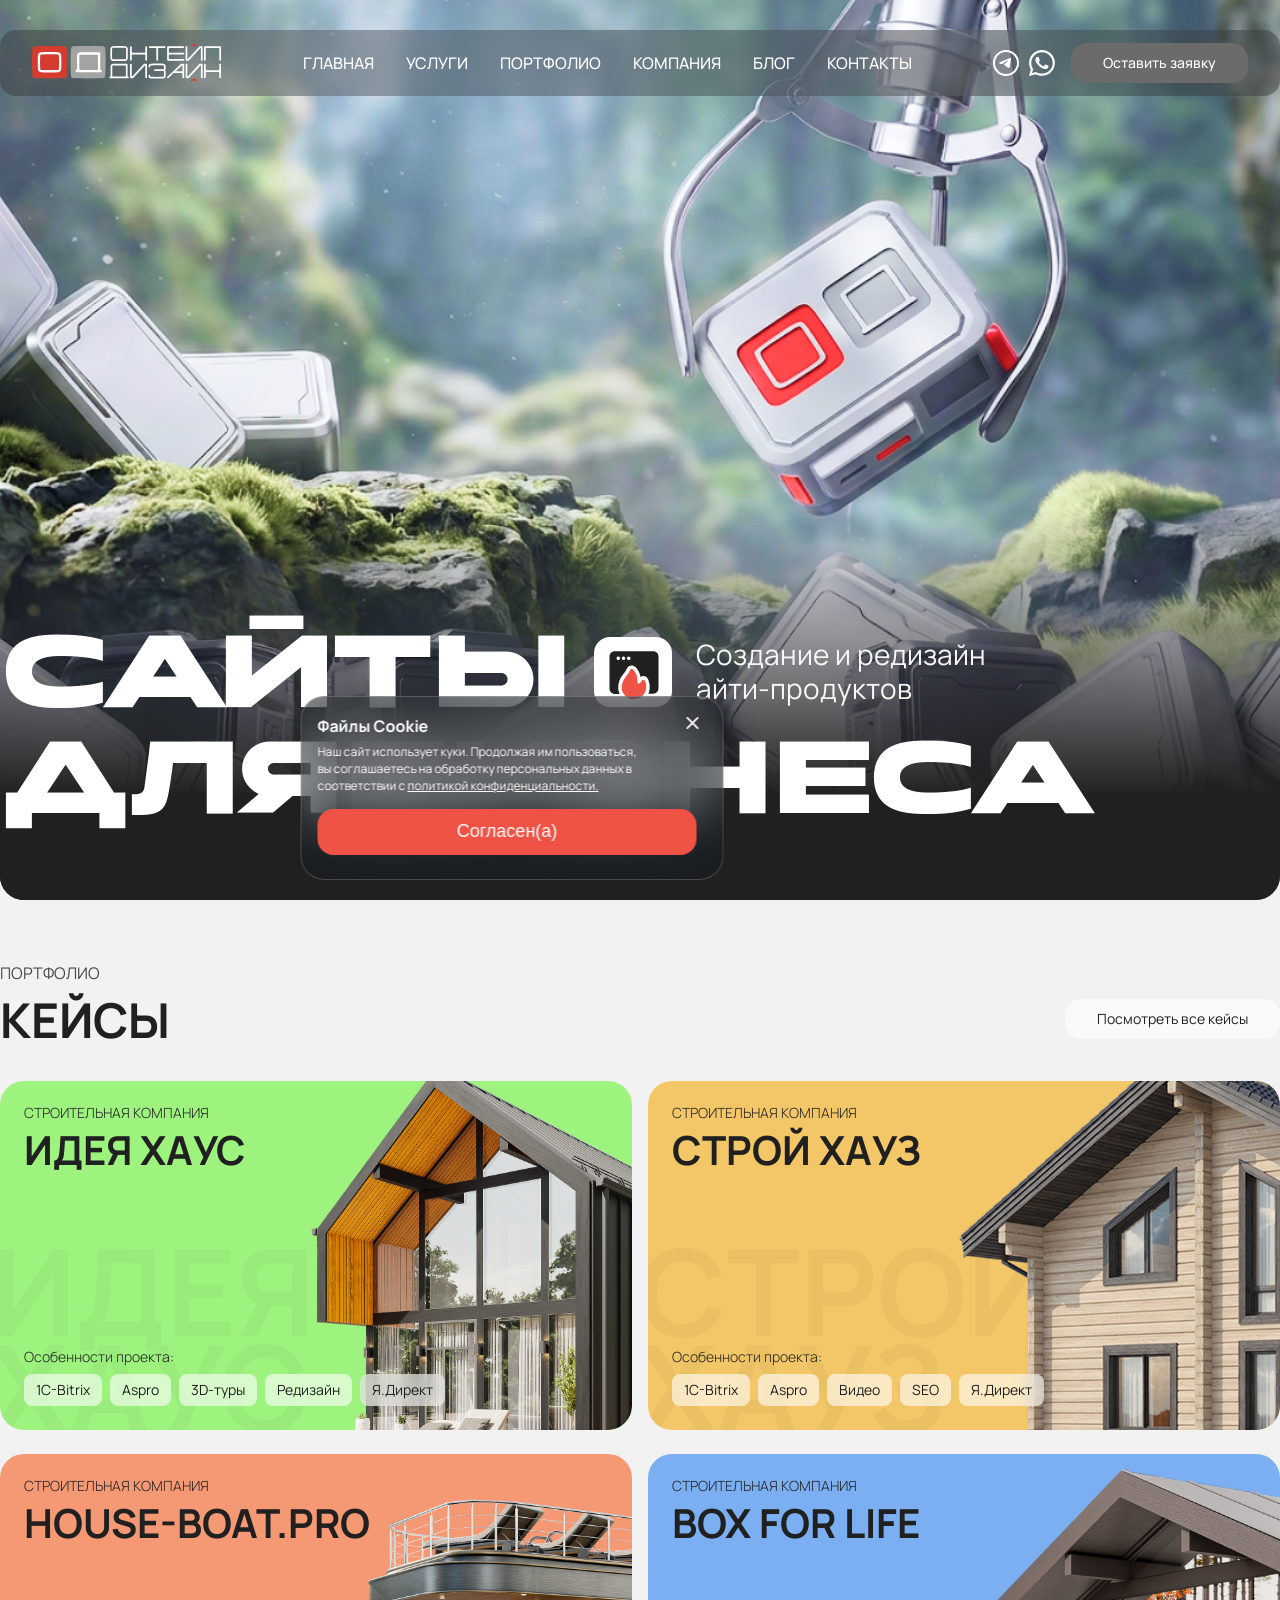
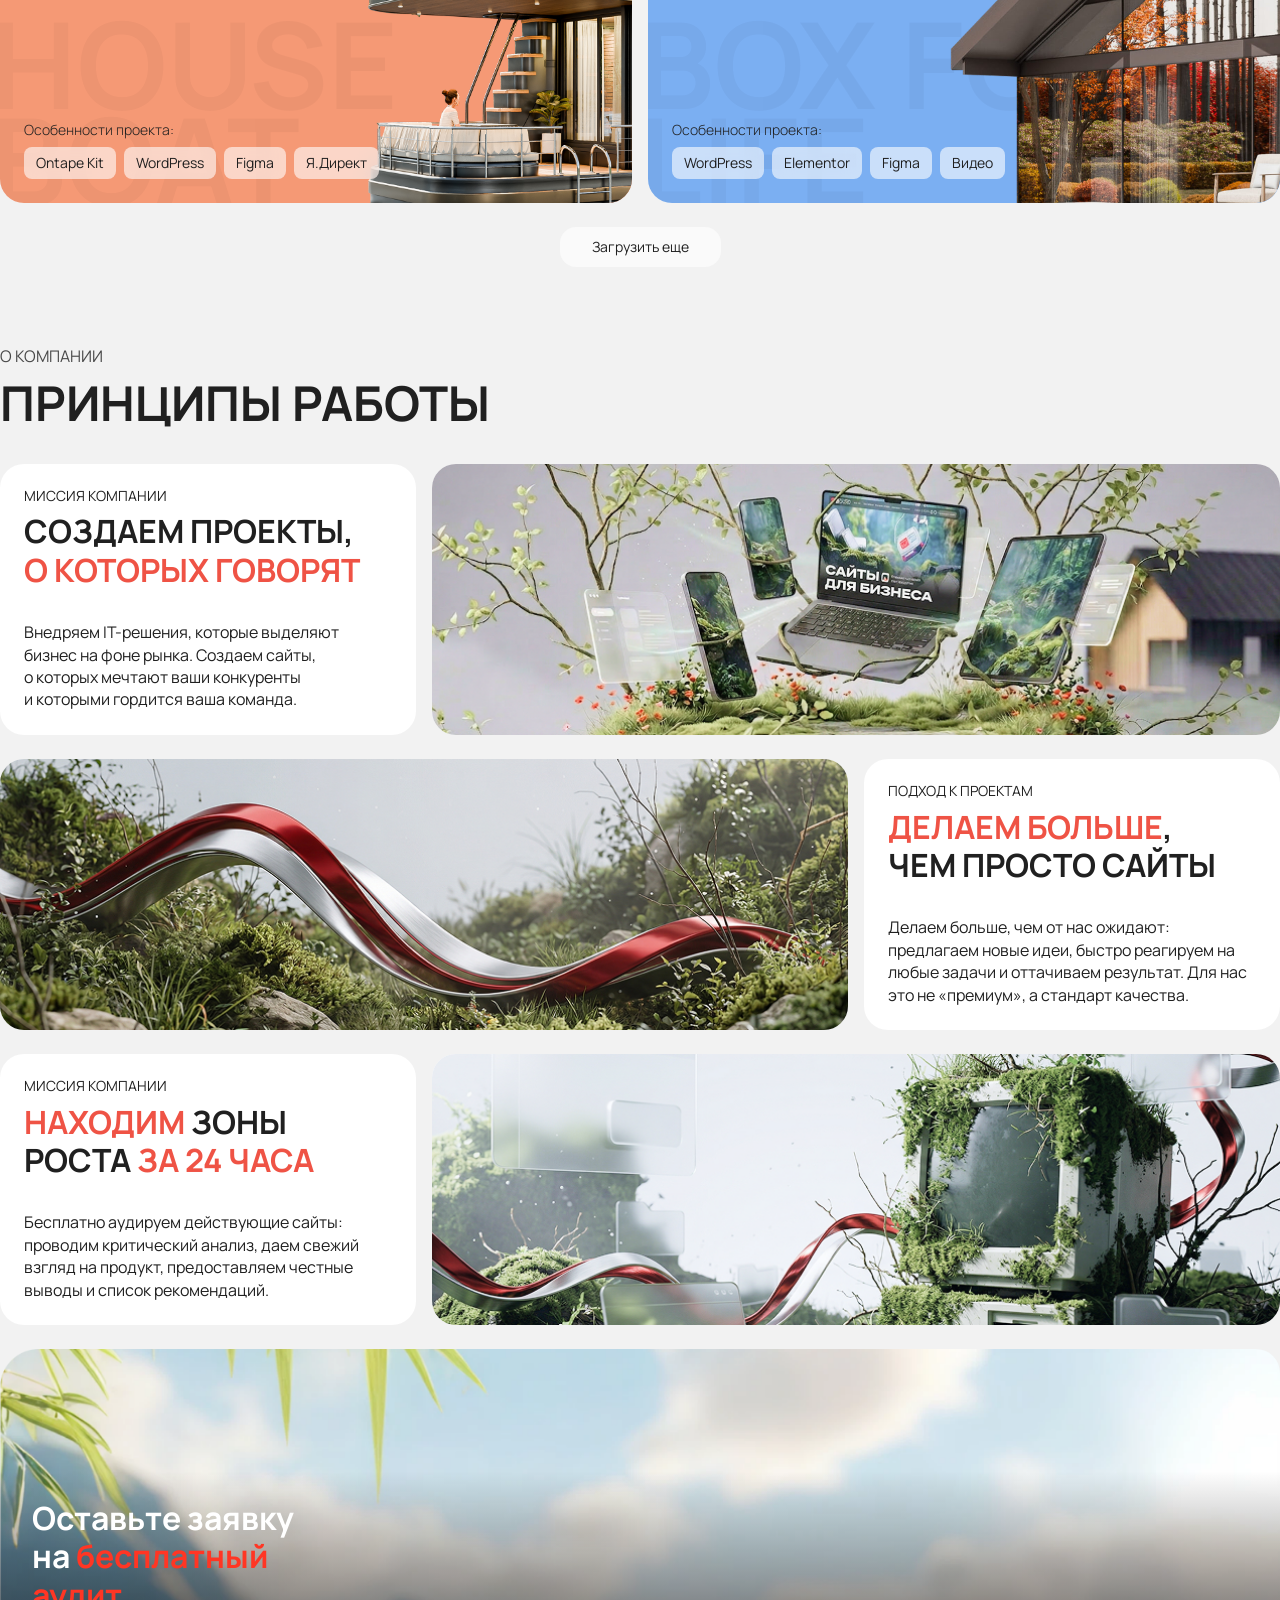
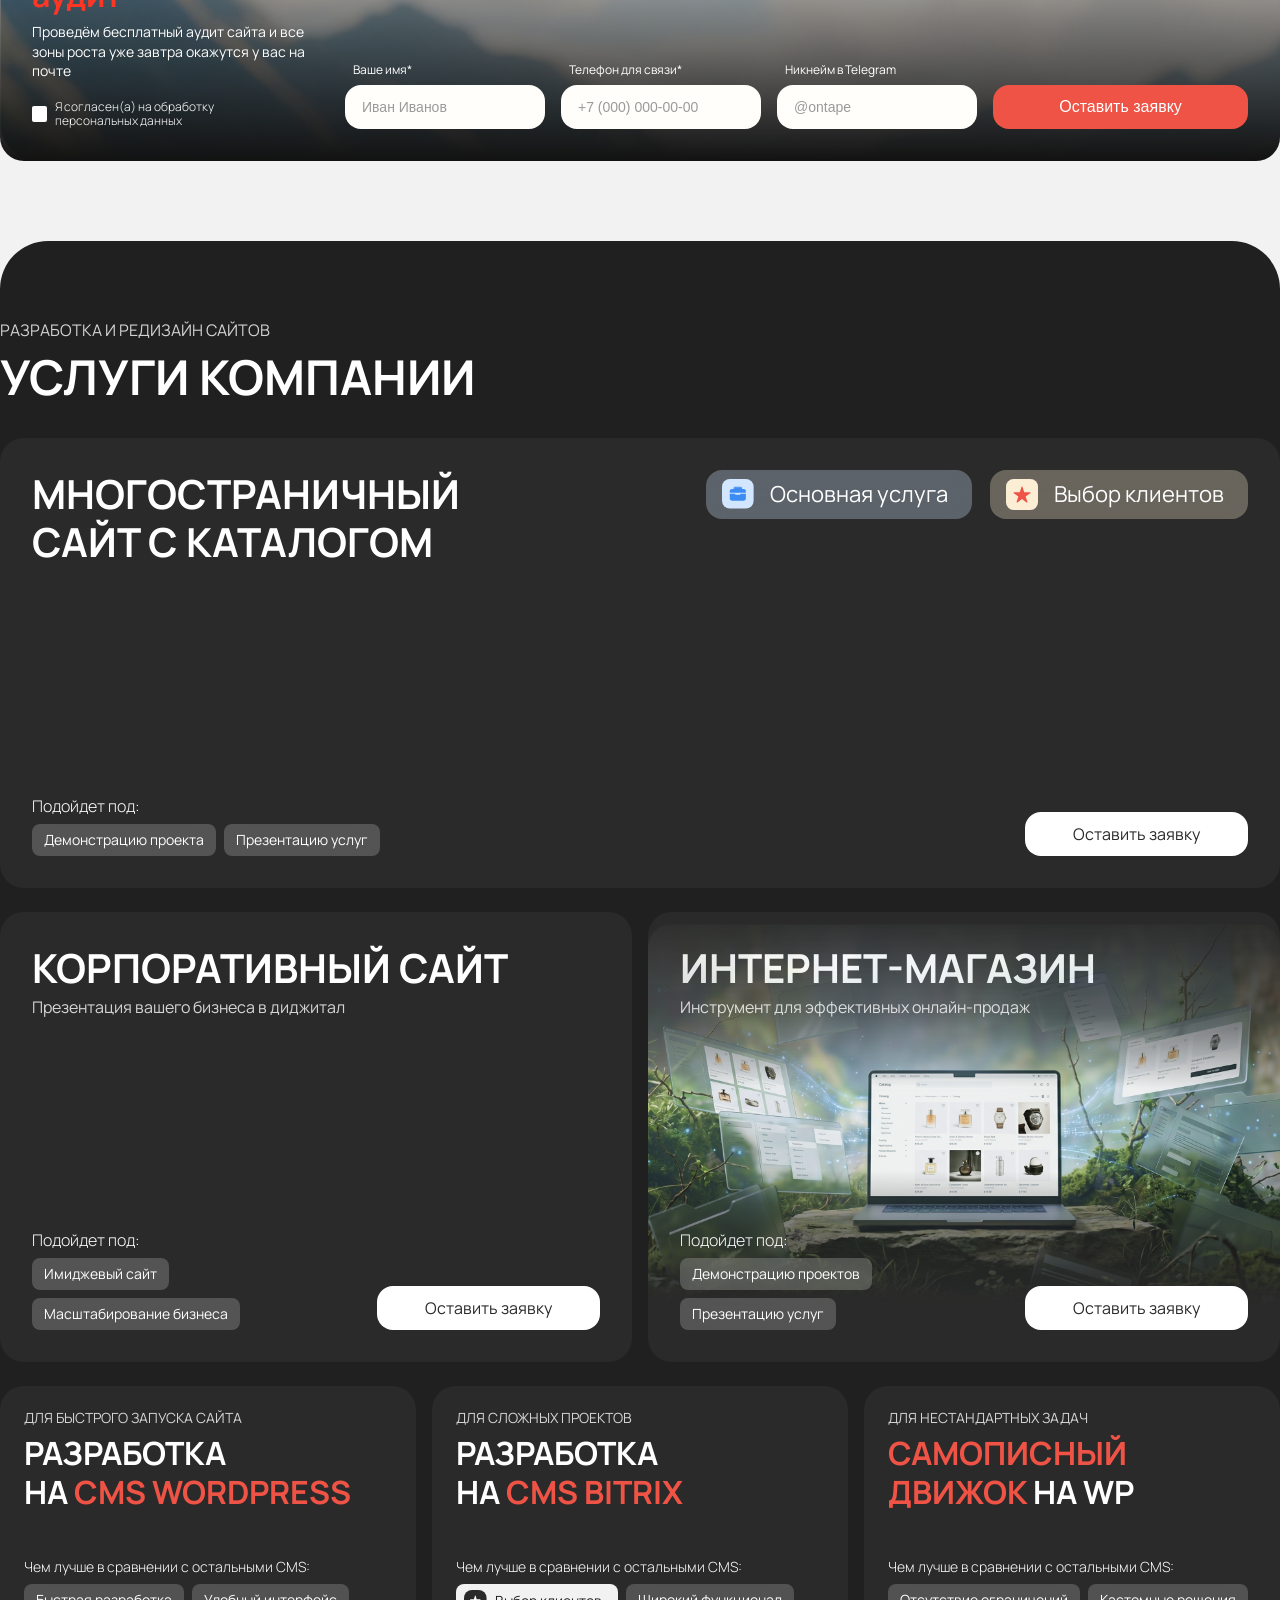
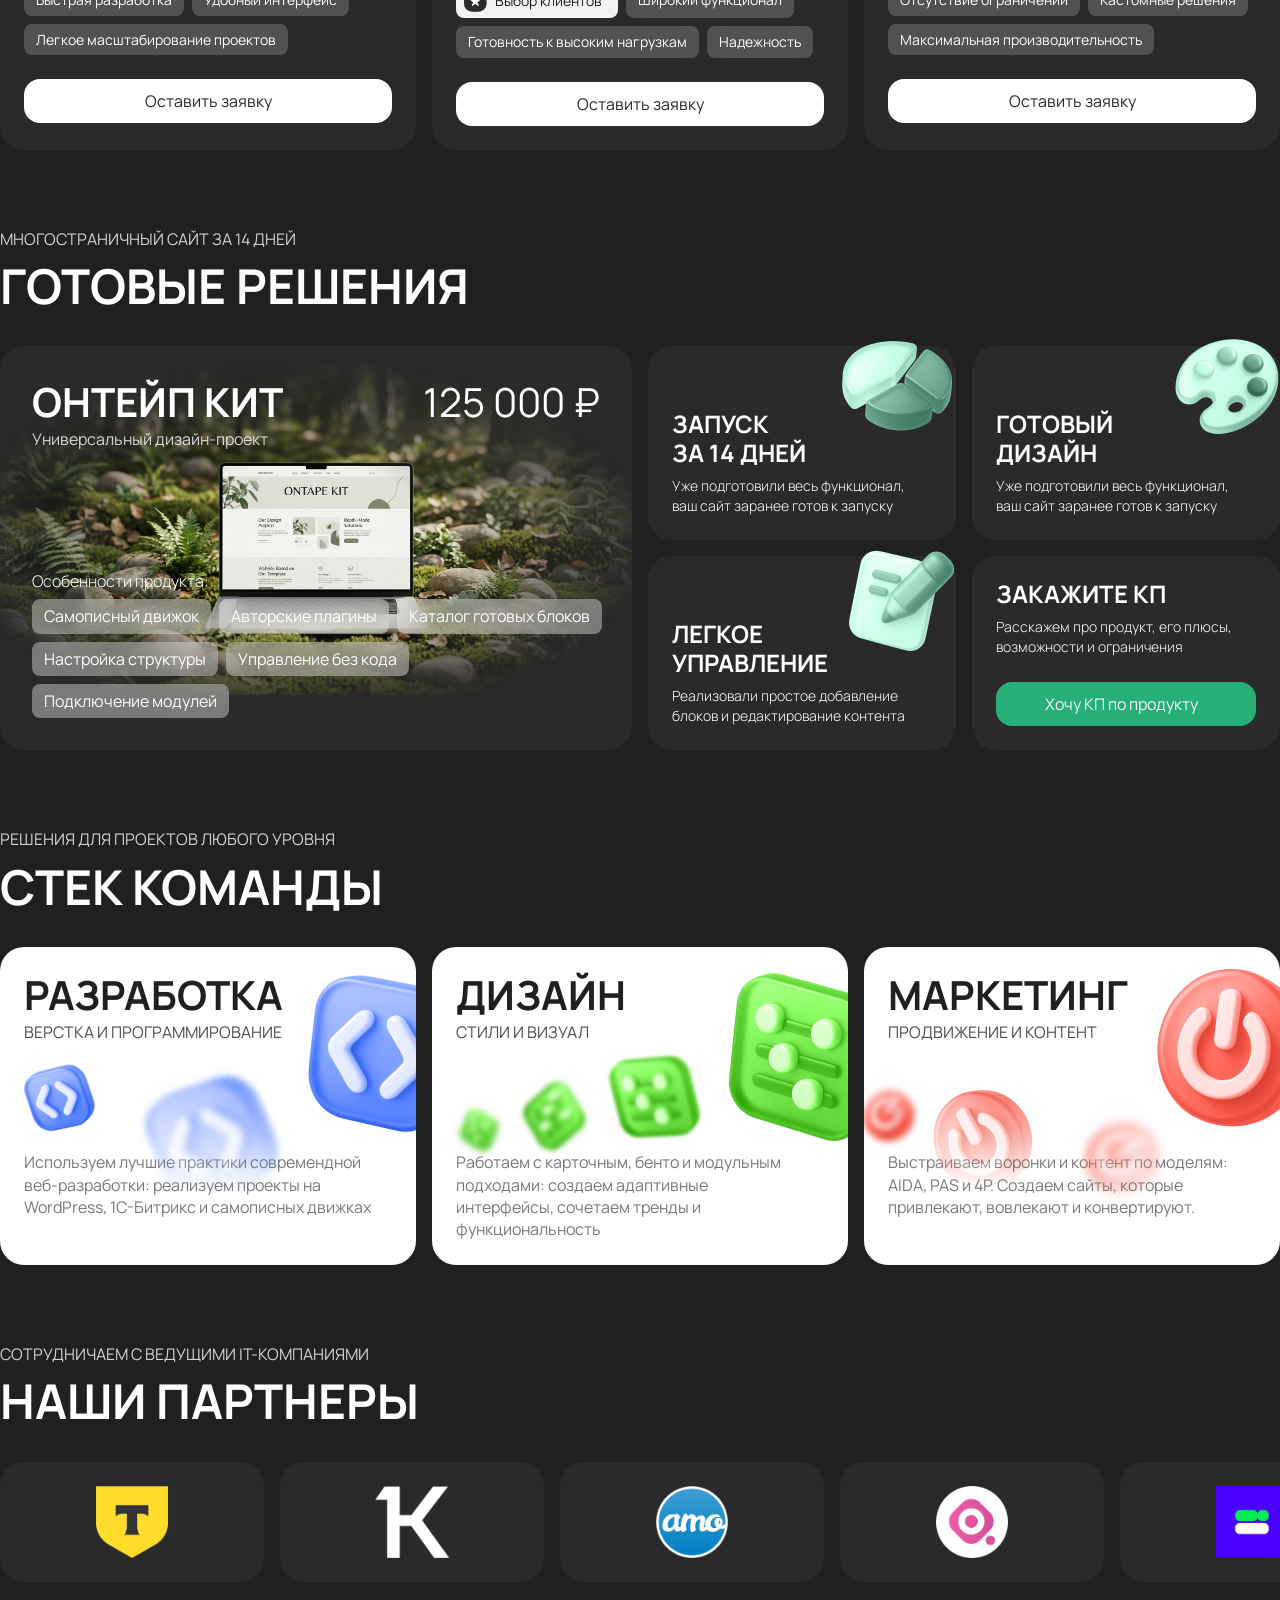
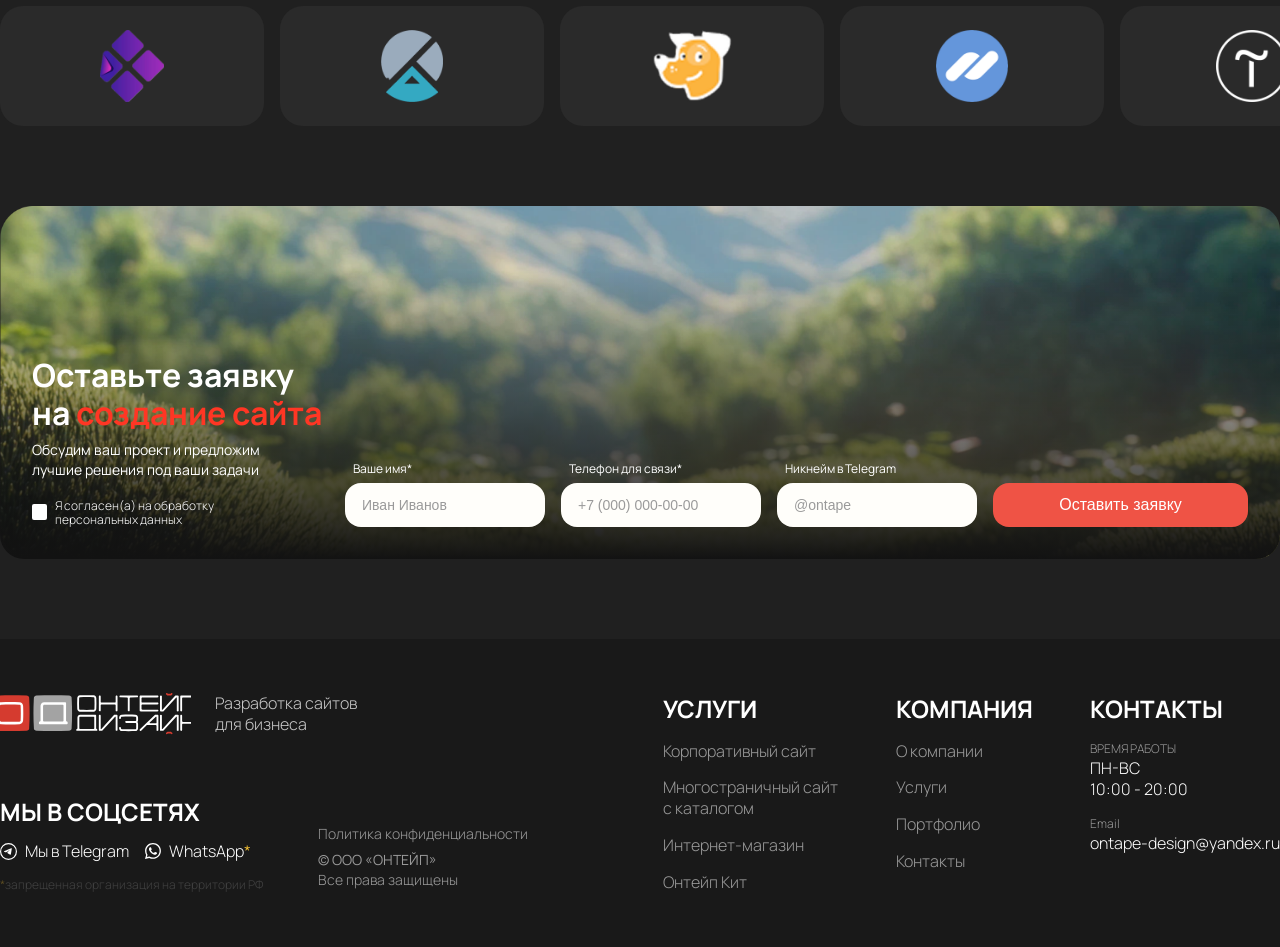
==== commit 8921de54: "nc" ====
--- a/index.html
+++ b/index.html
@@ -7,6 +7,7 @@
     <title>Главная</title>
     <link rel="stylesheet" href="assets/css/style.css">
     <script src="./assets/scripts/script.js" defer></script>
+    <link rel="stylesheet" href="https://cdn.jsdelivr.net/npm/swiper@11/swiper-bundle.min.css" />
 </head>
 
 <body>
@@ -22,24 +23,12 @@
 
                         <nav aria-label="Основная навигация" class="desktop-nav">
                             <ul class="nav__list">
-                                <li class="nav__item">
-                                    <a class="nav__link" href="index.html">Главная</a>
-                                </li>
-                                <li class="nav__item">
-                                    <a class="nav__link" href="services.html">Услуги</a>
-                                </li>
-                                <li class="nav__item">
-                                    <a class="nav__link" href="cases.html">Портфолио</a>
-                                </li>
-                                <li class="nav__item">
-                                    <a class="nav__link" href="company.html">компания</a>
-                                </li>
-                                <li class="nav__item">
-                                    <a class="nav__link" href="blog.html">блог</a>
-                                </li>
-                                <li class="nav__item">
-                                    <a class="nav__link" href="contacts.html">Контакты</a>
-                                </li>
+                                <li class="nav__item"><a class="nav__link" href="index.html">Главная</a></li>
+                                <li class="nav__item"><a class="nav__link" href="services.html">Услуги</a></li>
+                                <li class="nav__item"><a class="nav__link" href="cases.html">Портфолио</a></li>
+                                <li class="nav__item"><a class="nav__link" href="company.html">Компания</a></li>
+                                <li class="nav__item"><a class="nav__link" href="blog.html">Блог</a></li>
+                                <li class="nav__item"><a class="nav__link" href="contacts.html">Контакты</a></li>
                             </ul>
                         </nav>
 
@@ -64,7 +53,7 @@
                                         </defs>
                                     </svg>
                                 </a>
-                                <a href="https://wa.me/+7 916 425 13 33" target="_blank" class="icon-btn"
+                                <a href="https://wa.me/+79164251333" target="_blank" class="icon-btn"
                                     aria-label="WhatsApp">
                                     <svg class="icon-btn__icon" width="26" height="26" viewBox="0 0 26 26" fill="none"
                                         xmlns="http://www.w3.org/2000/svg">
@@ -72,12 +61,11 @@
                                             d="M0 26L1.82758 19.3234C0.699832 17.3691 0.10725 15.1537 0.108333 12.8819C0.111583 5.77958 5.89115 0 12.9924 0C16.4385 0.00108333 19.6733 1.34333 22.1064 3.77867C24.5385 6.214 25.8775 9.451 25.8764 12.8938C25.8732 19.9973 20.0936 25.7768 12.9924 25.7768C10.8366 25.7758 8.71215 25.2352 6.8304 24.2082L0 26ZM7.14673 21.8758C8.9624 22.9537 10.6957 23.5993 12.9881 23.6004C18.89 23.6004 23.6979 18.7969 23.7011 12.8917C23.7033 6.9745 18.9182 2.1775 12.9967 2.17533C7.0904 2.17533 2.28583 6.97883 2.28366 12.883C2.28258 15.2934 2.98891 17.0982 4.17516 18.9865L3.09291 22.9385L7.14673 21.8758ZM19.4826 15.9564C19.4025 15.8221 19.188 15.7419 18.8651 15.5805C18.5434 15.4191 16.9606 14.6402 16.6649 14.5329C16.3702 14.4257 16.1557 14.3715 15.9401 14.6943C15.7256 15.0161 15.1081 15.7419 14.9207 15.9564C14.7333 16.1709 14.5448 16.198 14.2231 16.0366C13.9013 15.8752 12.8635 15.5361 11.6339 14.4387C10.6773 13.585 10.0306 12.5309 9.84314 12.2081C9.65573 11.8863 9.82364 11.7119 9.98398 11.5516C10.1291 11.4075 10.3057 11.1757 10.4671 10.9872C10.6307 10.8008 10.6838 10.6665 10.7921 10.4509C10.8994 10.2364 10.8463 10.0479 10.7651 9.8865C10.6838 9.72617 10.0403 8.14125 9.77273 7.49667C9.51056 6.86942 9.24515 6.95392 9.04798 6.94417L8.43048 6.93333C8.21598 6.93333 7.86715 7.0135 7.57248 7.33633C7.27782 7.65917 6.44582 8.437 6.44582 10.0219C6.44582 11.6068 7.59957 13.1376 7.7599 13.3521C7.92131 13.5666 10.0295 16.8188 13.2589 18.213C14.027 18.5445 14.6271 18.7428 15.094 18.8912C15.8654 19.136 16.5674 19.1013 17.122 19.019C17.7406 18.9269 19.0265 18.2401 19.2952 17.4883C19.5639 16.7353 19.5639 16.0907 19.4826 15.9564Z"
                                             fill="white" />
                                     </svg>
-
                                 </a>
                             </div>
-                            <a href="" class="header__right_btn">Оставить заявку</a>
-
-                            <button class="burger-btn" id="burgerBtn">
+                            <a href="" class="header__right_btn js-open-modal">Оставить заявку</a>
+
+                            <button class="burger-btn" id="burgerBtn" type="button">
                                 <span></span>
                                 <span></span>
                                 <span></span>
@@ -86,37 +74,27 @@
                     </div>
 
                     <div class="mobile-menu" id="mobileMenu">
-
                         <ul class="nav__list">
-                            <ul class="nav__list">
-                                <li class="nav__item">
-                                    <a class="nav__link" href="services.html">Услуги</a>
-                                </li>
-                                <li class="nav__item">
-                                    <a class="nav__link" href="cases.html">Портфолио</a>
-                                </li>
-                                <li class="nav__item">
-                                    <a class="nav__link" href="company.html">компания</a>
-                                </li>
-                                <li class="nav__item">
-                                    <a class="nav__link" href="blog.html">ГАЙДЫ</a>
-                                </li>
-                                <li class="nav__item">
-                                    <a class="nav__link" href="contacts.html">Контакты</a>
-                                </li>
-                                <li class="nav__item">
-                                    <a class="nav__link" href="company.html#vacancy">Вакансии</a>
-                                </li>
-                            </ul>
+                           <li class="nav__item"><a class="nav__link" href="index.html">Главная</a></li>
+                                <li class="nav__item"><a class="nav__link" href="services.html">Услуги</a></li>
+                                <li class="nav__item"><a class="nav__link" href="cases.html">Портфолио</a></li>
+                                <li class="nav__item"><a class="nav__link" href="company.html">Компания</a></li>
+                                <li class="nav__item"><a class="nav__link" href="blog.html">Блог</a></li>
+                                <li class="nav__item"><a class="nav__link" href="contacts.html">Контакты</a></li>
                         </ul>
+
+                        <div class="header__right mobile-only-right"
+                            style="margin-top: 20px; display: flex; gap: 10px;">
+                            <a href="" class="header__right_btn" style="width: 100%; text-align: center;">Оставить
+                                заявку</a>
+                        </div>
                     </div>
                 </div>
             </div>
         </header>
         <main id="primary" class="site-main">
             <!-- banner_main -->
-            <section style="background-image: url(./assets/images/banner/banner.png); border-radius: 0 0 24px 24px"
-                class="banner_main flex_row">
+            <section style="background-image: url(./assets/images/banner/banner.png);" class="banner_main flex_row">
                 <div class="banner_main__content container">
                     <div class="title-sub">
                         <h1 class="banner__title">Сайты
@@ -154,8 +132,8 @@
                                             <p>1C-Bitrix</p>
                                             <p>Aspro</p>
                                             <p>3D-туры</p>
-                                            <p>Редизайн</p>
-                                            <p>Я.Директ</p>
+                                            <p class="cases_card__adv_dn">Редизайн</p>
+                                            <p class="cases_card__adv_dn">Я.Директ</p>
                                         </div>
                                     </div>
                                 </div>
@@ -177,8 +155,8 @@
                                         <p>1C-Bitrix</p>
                                         <p>Aspro</p>
                                         <p>Видео</p>
-                                        <p>SEO</p>
-                                        <p>Я.Директ</p>
+                                        <p class="cases_card__adv_dn">SEO</p>
+                                        <p class="cases_card__adv_dn">Я.Директ</p>
                                     </div>
                                 </div>
                             </div>
@@ -199,7 +177,7 @@
                                         <p>Ontape Kit</p>
                                         <p>WordPress</p>
                                         <p>Figma</p>
-                                        <p>Я.Директ</p>
+                                        <p class="cases_card__adv_dn">Я.Директ</p>
                                     </div>
                                 </div>
                             </div>
@@ -220,7 +198,7 @@
                                         <p>WordPress</p>
                                         <p>Elementor</p>
                                         <p>Figma</p>
-                                        <p>Видео</p>
+                                        <p class="cases_card__adv_dn">Видео</p>
                                     </div>
                                 </div>
                             </div>
@@ -233,7 +211,7 @@
                 </div>
             </section>
 
-            <section class="section text_block__v1 container top_mar_68">
+            <section class="section text_block__v1 container top_mar">
                 <div class="title_content gap_10">
                     <p class="subtitle">О Компании</p>
                     <h2 class="title">ПРИНЦИПЫ РАБОТЫ</h2>
@@ -361,7 +339,7 @@
                                         </div>
                                     </div>
                                     <div class="text_block__v3_btm_info flex_column">
-                                        <a class="text_block__v3__title--btn" href="#">Оставить заявку</a>
+                                        <a class="text_block__v3__title--btn js-open-modal" href="#">Оставить заявку</a>
                                     </div>
                                 </div>
                             </div>
@@ -380,7 +358,7 @@
                                             <p>Масштабирование бизнеса</p>
                                         </div>
                                     </div>
-                                    <a class="text_block__v3__title--btn" href="#">Оставить заявку</a>
+                                    <a class="text_block__v3__title--btn js-open-modal" href="#">Оставить заявку</a>
                                 </div>
                             </div>
                             <div class="text_block__v3--card card-4 flex_column">
@@ -398,7 +376,7 @@
                                             <p>Презентацию услуг</p>
                                         </div>
                                     </div>
-                                        <a class="text_block__v3__title--btn" href="#">Оставить заявку</a>
+                                    <a class="text_block__v3__title--btn js-open-modal" href="#">Оставить заявку</a>
                                 </div>
                             </div>
                         </div>
@@ -420,7 +398,7 @@
                                     <p>Легкое масштабирование проектов</p>
                                 </div>
 
-                                <a class="text_block__v3--btn">Оставить заявку</a>
+                                <a class="text_block__v3--btn js-open-modal">Оставить заявку</a>
                             </div>
                             <div class="text_block__v3--card_v3 card flex_column">
                                 <p class="text_block__v3_subtitle">ДЛЯ СЛОЖНЫХ ПРОЕКТОВ </p>
@@ -440,7 +418,7 @@
                                     <p>Готовность к высоким нагрузкам</p>
                                     <p>Надежность</p>
                                 </div>
-                                <a class="text_block__v3--btn">Оставить заявку</a>
+                                <a class="text_block__v3--btn js-open-modal">Оставить заявку</a>
 
                             </div>
                             <div class="text_block__v3--card_v3 card flex_column">
@@ -457,7 +435,7 @@
                                 <div class="text_block__v3_cheaps_tags flex_row">
                                     <p>Максимальная производительность</p>
                                 </div>
-                                <a class="text_block__v3--btn">Оставить заявку</a>
+                                <a class="text_block__v3--btn js-open-modal">Оставить заявку</a>
 
                             </div>
 
@@ -483,12 +461,10 @@
                             </div>
                             <div class="text_block__v4_btm flex_column">
                                 <p>Особенности продукта:</p>
-                                <div class="text_block__v3_btm__cheaps flex_row">
+                                <div class="features-grid">
                                     <p>Самописный движок</p>
                                     <p>Авторские плагины</p>
                                     <p>Каталог готовых блоков</p>
-                                </div>
-                                <div class="text_block__v3_btm__cheaps flex_row">
                                     <p>Настройка структуры</p>
                                     <p>Управление без кода</p>
                                     <p>Подключение модулей</p>
@@ -526,7 +502,7 @@
                                     <h4>ЗАКАЖИТЕ КП</h4>
                                     <p>Расскажем про продукт, его плюсы, возможности и ограничения</p>
                                 </div>
-                                <a class="text_block__v4--card_v2--btn">Хочу КП по продукту</a>
+                                <a class="text_block__v4--card_v2--btn js-open-modal">Хочу КП по продукту</a>
                             </div>
                         </div>
                     </div>
@@ -543,8 +519,10 @@
                             <div class="card-content">
                                 <h3>РАЗРАБОТКА</h3>
                                 <p class="card-desc">ВЕРСТКА И ПРОГРАММИРОВАНИЕ</p>
-                                <p class="card-text">Используем лучшие практики современной веб-разработки:
-                                    реализуем проекты на WordPress, 1С-Битрикс и самописных движках</p>
+                                <p class="card-text">Используем лучшие практики
+                                    современдной веб-разработки:
+                                    реализуем проекты на WordPress,
+                                    1С-Битрикс и самописных движках</p>
                             </div>
                             <div class="card-icons-bg">
                                 <img src="./assets/images/stack/Group 1321315351.png" alt="" class="icon-float icon-1">
@@ -556,8 +534,9 @@
                             <div class="card-content">
                                 <h3>ДИЗАЙН</h3>
                                 <p class="card-desc">СТИЛИ И ВИЗУАЛ</p>
-                                <p class="card-text">Работаем с карточным, бенто и модульным подходами: создаем
-                                    адаптивные интерфейсы, сочетаем тренды и функциональность</p>
+                                <p class="card-text">Работаем с карточным, бенто и модульным
+                                    подходами: создаем адаптивные интерфейсы,&nbsp;сочетаем тренды и
+                                    функциональность</p>
                             </div>
                             <div class="card-icons-bg">
                                 <img src="./assets/images/stack/Slider control panel (horizontal)-2.png" alt=""
@@ -574,8 +553,9 @@
                             <div class="card-content">
                                 <h3>МАРКЕТИНГ</h3>
                                 <p class="card-desc">ПРОДВИЖЕНИЕ И КОНТЕНТ</p>
-                                <p class="card-text">Выстраиваем воронки и контент по моделям: AIDA, PAS и 4P. Создаем
-                                    сайты, которые привлекают, вовлекают и конвертируют.</p>
+                                <p class="card-text">Выстраиваем воронки и контент по
+                                    моделям: AIDA, PAS и 4P. Создаем сайты, которые привлекают, вовлекают и
+                                    конвертируют.</p>
                             </div>
                             <div class="card-icons-bg">
                                 <img src="./assets/images/stack/Power button.png" alt="" class="icon-float icon-8">
@@ -589,50 +569,79 @@
 
                 <section class="section text_block__v6 top_mar">
                     <div class="title_content gap_10 container">
-                        <p class="subtitle">Сотрудничаем с ведущими IT-компаниями </p>
+                        <p class="subtitle">Сотрудничаем с ведущими IT-компаниями</p>
                         <h2 class="title">НАШИ ПАРТНЕРЫ</h2>
                     </div>
-                    <div class="text_block__v6--content flex_column full-width">
-                        <div class="text_block__v6_cards track-right">
-                            <div class="track">
-                                <img src="./assets/images/logo/partner1.png" alt="">
-                                <img src="./assets/images/logo/partner2.png" alt="">
-                                <img src="./assets/images/logo/partner3.png" alt="">
-                                <img src="./assets/images/logo/partner4.png" alt="">
-                                <img src="./assets/images/logo/partner5.png" alt="">
-                                <img src="./assets/images/logo/partner6.png" alt="">
-                                <img src="./assets/images/logo/partner7.png" alt="">
-                                
-                                <img src="./assets/images/logo/partner1.png" alt="">
-                                <img src="./assets/images/logo/partner2.png" alt="">
-                                <img src="./assets/images/logo/partner3.png" alt="">
-                                <img src="./assets/images/logo/partner4.png" alt="">
-                                <img src="./assets/images/logo/partner5.png" alt="">
-                                <img src="./assets/images/logo/partner6.png" alt="">
-                                <img src="./assets/images/logo/partner7.png" alt="">
-                            </div>
-                        </div>
-                        <div class="text_block__v6_cards track-left">
-                            <div class="track">
-                                
-                                <img src="./assets/images/logo/partner8.png" alt="">
-                                <img src="./assets/images/logo/partner9.png" alt="">
-                                <img src="./assets/images/logo/partner10.png" alt="">
-                                <img src="./assets/images/logo/partner11.png" alt="">
-                                <img src="./assets/images/logo/partner12.png" alt="">
-                                <img src="./assets/images/logo/partner13.png" alt="">
-                                <img src="./assets/images/logo/partner14.png" alt="">
-                                <img src="./assets/images/logo/partner15.png" alt="">
-
-                                <img src="./assets/images/logo/partner8.png" alt="">
-                                <img src="./assets/images/logo/partner9.png" alt="">
-                                <img src="./assets/images/logo/partner10.png" alt="">
-                                <img src="./assets/images/logo/partner11.png" alt="">
-                                <img src="./assets/images/logo/partner12.png" alt="">
-                                <img src="./assets/images/logo/partner13.png" alt="">
-                                <img src="./assets/images/logo/partner14.png" alt="">
-                                <img src="./assets/images/logo/partner15.png" alt="">
-                            </div>
+
+                    <div class="partners_slider partners_slider--forward swiper">
+                        <div class="swiper-wrapper">
+                            <div class="swiper-slide partners_slide"><img src="./assets/images/logo/partner1.png"
+                                    alt=""></div>
+                            <div class="swiper-slide partners_slide"><img src="./assets/images/logo/partner2.png"
+                                    alt=""></div>
+                            <div class="swiper-slide partners_slide"><img src="./assets/images/logo/partner3.png"
+                                    alt=""></div>
+                            <div class="swiper-slide partners_slide"><img src="./assets/images/logo/partner4.png"
+                                    alt=""></div>
+                            <div class="swiper-slide partners_slide"><img src="./assets/images/logo/partner5.png"
+                                    alt=""></div>
+                            <div class="swiper-slide partners_slide"><img src="./assets/images/logo/partner6.png"
+                                    alt=""></div>
+                            <div class="swiper-slide partners_slide"><img src="./assets/images/logo/partner7.png"
+                                    alt=""></div>
+
+                            <div class="swiper-slide partners_slide"><img src="./assets/images/logo/partner1.png"
+                                    alt=""></div>
+                            <div class="swiper-slide partners_slide"><img src="./assets/images/logo/partner2.png"
+                                    alt=""></div>
+                            <div class="swiper-slide partners_slide"><img src="./assets/images/logo/partner3.png"
+                                    alt=""></div>
+                            <div class="swiper-slide partners_slide"><img src="./assets/images/logo/partner4.png"
+                                    alt=""></div>
+                            <div class="swiper-slide partners_slide"><img src="./assets/images/logo/partner5.png"
+                                    alt=""></div>
+                            <div class="swiper-slide partners_slide"><img src="./assets/images/logo/partner6.png"
+                                    alt=""></div>
+                            <div class="swiper-slide partners_slide"><img src="./assets/images/logo/partner7.png"
+                                    alt=""></div>
+                        </div>
+                    </div>
+
+                    <div class="partners_slider partners_slider--reverse swiper">
+                        <div class="swiper-wrapper">
+                            <div class="swiper-slide partners_slide"><img src="./assets/images/logo/partner8.png"
+                                    alt=""></div>
+                            <div class="swiper-slide partners_slide"><img src="./assets/images/logo/partner9.png"
+                                    alt=""></div>
+                            <div class="swiper-slide partners_slide"><img src="./assets/images/logo/partner10.png"
+                                    alt=""></div>
+                            <div class="swiper-slide partners_slide"><img src="./assets/images/logo/partner11.png"
+                                    alt=""></div>
+                            <div class="swiper-slide partners_slide"><img src="./assets/images/logo/partner12.png"
+                                    alt=""></div>
+                            <div class="swiper-slide partners_slide"><img src="./assets/images/logo/partner13.png"
+                                    alt=""></div>
+                            <div class="swiper-slide partners_slide"><img src="./assets/images/logo/partner14.png"
+                                    alt=""></div>
+                            <div class="swiper-slide partners_slide"><img src="./assets/images/logo/partner15.png"
+                                    alt=""></div>
+
+                            <div class="swiper-slide partners_slide"><img src="./assets/images/logo/partner8.png"
+                                    alt=""></div>
+                            <div class="swiper-slide partners_slide"><img src="./assets/images/logo/partner9.png"
+                                    alt=""></div>
+                            <div class="swiper-slide partners_slide"><img src="./assets/images/logo/partner10.png"
+                                    alt=""></div>
+                            <div class="swiper-slide partners_slide"><img src="./assets/images/logo/partner11.png"
+                                    alt=""></div>
+                            <div class="swiper-slide partners_slide"><img src="./assets/images/logo/partner12.png"
+                                    alt=""></div>
+                            <div class="swiper-slide partners_slide"><img src="./assets/images/logo/partner13.png"
+                                    alt=""></div>
+                            <div class="swiper-slide partners_slide"><img src="./assets/images/logo/partner14.png"
+                                    alt=""></div>
+                            <div class="swiper-slide partners_slide"><img src="./assets/images/logo/partner15.png"
+                                    alt=""></div>
                         </div>
                     </div>
                 </section>
@@ -746,8 +755,79 @@
                     </div>
                 </div>
             </footer>
+            <div class="close-popup" id="popupModal">
+                <div class="close-popup__form flex_column">
+                    <h2>Оставить заявку</h2>
+                    <div class="close-popup__form_clos" id="closePopupBtn"></div>
+                    <form action="">
+                        <div class="input-group">
+                            <label for="">Ваше имя</label>
+                            <input type="text" name="" id="" placeholder="Иванов Иван">
+                            <div class="input-error">Заполните это поле</div>
+                        </div>
+                        <div class="input-group">
+                            <label for="">Телефон для связи</label>
+                            <input type="text" name="" id="" placeholder="+7 (927) 000-00-00">
+                            <div class="input-error">Заполните это поле</div>
+                        </div>
+                        <div class="input-group">
+                            <label for="">Электронная почта</label>
+                            <input type="text" name="" id="" placeholder="example@ya.ru">
+                            <div class="input-error">Заполните это поле</div>
+                        </div>
+                        <div class="popup_checkbox_wrapper">
+                            <label class="fpopup_checkbox">
+                                <input class="popup_checkbox__input" type="checkbox" name="agreement" id="" required>
+                                <span class="popup-checkbox__text">Я согласен(а) на обработку
+                                    персональных данных</span>
+                            </label>
+                        </div>
+                        <button type="submit">Оставить заявку</button>
+                        <p class="close-popup__policy">Нажимая кнопку Вы соглашаетесь с правилами и <a
+                                href="policy.html">Политикой конфиденциальности
+                                ресурса.</a></p>
+                    </form>
+                </div>
+            </div>
+
+            <div class="popup-confirmed">
+                <div class="popup-confirmed--content">
+                    <h2>Заявка отправлена!</h2>
+                    <p>Наши специалисты свяжутся с вами в ближайшее время по номеру <br>
+                        +7 (927) 000-00-00</p>
+                </div>
+                <div class="popup-confirmed__icon">
+                    <svg width="20" height="18" viewBox="0 0 20 18" fill="none" xmlns="http://www.w3.org/2000/svg">
+                        <path d="M17.8182 1.50008L6.39545 16.5001L1.5 10.8751" stroke="#139767" stroke-width="3"
+                            stroke-linecap="round" stroke-linejoin="round" />
+                    </svg>
+                </div>
+            </div>
+
+
+            <div class="cookie-modal container" id="cookieModal">
+                <div class="cookie-modal__content">
+                    <button class="cookie-modal__close" aria-label="Закрыть"><svg width="12" height="12"
+                            viewBox="0 0 14 14" fill="none" xmlns="http://www.w3.org/2000/svg">
+                            <path d="M13 13L1 1M13 1L1 13" stroke="white" stroke-width="2" stroke-linecap="round"
+                                stroke-linejoin="round" />
+                        </svg>
+                    </button>
+                    <h3 class="cookie-modal__title">Файлы Cookie</h3>
+                    <div class="cookie__agree">
+                        <p class="cookie-modal__text">
+                            Наш сайт использует куки. Продолжая им пользоваться, вы&nbsp;соглашаетесь на обработку
+                            персональных
+                            данных в соответствии с
+                            <a href="policy.html" class="cookie-modal__link">политикой конфиденциальности.</a>
+                        </p>
+                        <button class="cookie-modal__btn js-cookie-accept">Согласен(а)</button>
+                    </div>
+                </div>
+            </div>
         </main>
     </div>
+    <script src="https://cdn.jsdelivr.net/npm/swiper@11/swiper-bundle.min.js"></script>
 </body>
 
 </html>
--- a/assets/css/style.css
+++ b/assets/css/style.css
@@ -63,6 +63,10 @@
     image-rendering: -webkit-optimize-contrast;
 }
 
+img {
+    object-fit: cover;
+}
+
 a {
     text-decoration: none;
     color: inherit;
@@ -87,6 +91,8 @@
     --pad: 16px;
     --pad-lg: 0px;
 
+    --bg-pos-x: 50%;
+    --bg-pos-y: 0%;
 
     --bg: #ffffff;
     --background: #F2F2F2;
@@ -149,6 +155,13 @@
     color: var(--text);
     background: var(--background);
     overflow-x: hidden;
+    -webkit-font-smoothing: antialiased;
+    -moz-osx-font-smoothing: grayscale;
+    text-rendering: optimizeLegibility;
+}
+
+.dark-body {
+    background: rgba(32, 32, 32, 1);
 }
 
 .container {
@@ -315,6 +328,109 @@
 
 
 /* header */
+.header {
+    position: fixed;
+    top: 0;
+    left: 0;
+    right: 0;
+    z-index: 1000;
+    padding-top: 30px;
+}
+
+.header__inner {
+    display: flex;
+    flex-direction: column;
+    align-items: center;
+    justify-content: space-between;
+    padding: 13px 32px;
+    border-radius: 16px;
+    background: rgba(38, 38, 38, 0.33);
+    /* #26262656 */
+    backdrop-filter: blur(40px);
+    -webkit-backdrop-filter: blur(40px);
+    transition: all 0.5s ease;
+}
+
+.header__top {
+    display: flex;
+    align-items: center;
+    justify-content: space-between;
+    width: 100%;
+    gap: 32px;
+}
+
+.logo img {
+    width: 100%;
+    max-width: 190px;
+    height: auto;
+    display: block;
+}
+
+.desktop-nav .nav__list {
+    display: flex;
+    align-items: center;
+    gap: 32px;
+    list-style: none;
+    padding: 0;
+    margin: 0;
+}
+
+.nav__link {
+    font-size: 16px;
+    color: #fff;
+    text-transform: uppercase;
+    line-height: 20px;
+    letter-spacing: 2%;
+    font-weight: 500;
+    text-decoration: none;
+    transition: opacity 0.3s ease;
+}
+
+.nav__link:hover {
+    opacity: 0.7;
+}
+
+.header__right {
+    display: flex;
+    align-items: center;
+    gap: 16px;
+}
+
+.header__right_icon {
+    display: flex;
+    gap: 10px;
+}
+
+.icon-btn {
+    display: inline-flex;
+    align-items: center;
+    justify-content: center;
+    cursor: pointer;
+}
+
+.icon-btn__icon {
+    width: 26px;
+    height: 26px;
+    display: block;
+}
+
+.header__right_btn {
+    background: #6B6B6B;
+    padding: 10px 32px;
+    font-size: 14px;
+    letter-spacing: 2%;
+    line-height: 20px;
+    border-radius: 16px;
+    color: #fff;
+    font-weight: 500;
+    text-decoration: none;
+    transition: 0.3s;
+}
+
+.header__right_btn:hover {
+    background: #555;
+}
+
 .burger-btn {
     display: none;
     flex-direction: column;
@@ -356,208 +472,31 @@
     left: 0;
 }
 
-.header {
-    position: fixed;
-    top: 0;
-    left: 0;
-    right: 0;
-    z-index: 1000;
-    padding-top: 30px;
-}
-
-.header__inner {
-    display: flex;
-    flex-direction: column;
-    align-items: center;
-    justify-content: space-between;
-    padding: 13px 32px;
-    border-radius: 16px;
-    background: #26262656;
-    backdrop-filter: blur(40px);
-    -webkit-backdrop-filter: blur(40px);
-    transition: all 0.5s ease;
-}
-
-.header__top {
-    display: flex;
-    align-items: center;
-    justify-content: space-between;
-    width: 100%;
-    gap: 32px;
-}
-
-.logo img {
-    width: 100%;
-    max-width: 190px;
-    height: auto;
-}
-
-.desktop-nav .nav__list {
-    display: flex;
-    align-items: center;
-    gap: 32px;
-    list-style: none;
-    padding: 0;
-    margin: 0;
-}
-
-.nav__link {
-    font-size: 14px;
-    color: #fff;
-    transition: color 150ms ease;
-    text-transform: uppercase;
-    line-height: 20px;
-    letter-spacing: 4%;
-    font-weight: 400;
-    text-decoration: none;
-    transition: 0.5s ease;
-}
-
-.nav__link:hover {
-    color: var(--text-light-hover);
-    transition: 0.5s ease;
-}
-
-.header__right_icon {
-    gap: 10px;
-}
-
-
-.header__right {
-    display: flex;
-    align-items: center;
-    gap: 16px;
-}
-
-.header__phone {
-    font-size: 16px;
-    font-weight: 300;
-    color: #fff;
-    white-space: nowrap;
-    letter-spacing: 130%;
-    line-height: 100%;
-    text-decoration: none;
-    letter-spacing: 2%;
-}
-
-.header__phone:hover {}
-
-.icon-btn {
-    display: inline-flex;
-    align-items: center;
-    justify-content: center;
-    cursor: pointer;
-    transition: opacity 250ms ease;
-}
-
-.icon-btn {
-    display: inline-flex;
-    overflow: visible;
-}
-
-.icon-btn .border,
-.icon-btn .icon-btn__icon path {
-    transition: fill 250ms ease, stroke 250ms ease, opacity 250ms ease;
-}
-
-/* 
-.icon-btn:hover .border {
-    stroke: var(--text-light-hover);
-}
-
-.icon-btn:hover .border {
-    fill: var(--text-light-hover);
-}
-
-.icon-btn:hover .icon-btn__icon path {
-    fill: #8BFFD5;
-}
-
-.icon-btn:hover .icon-btn__icon path[stroke] {
-    stroke: #8BFFD5;
-} */
-
-.icon-btn__icon {
-    width: 26px;
-    height: 26px;
-    display: block;
-}
-
-.header__right_btn {
-    background: #6B6B6B;
-    padding: 10px 32px;
-    font-size: 14px;
-    letter-spacing: 2%;
-    line-height: 20px;
-    border-radius: 16px;
-    color: var(--bg);
-    font-weight: 400;
-}
-
-.burger-btn {
-    display: none;
-    flex-direction: column;
-    justify-content: space-between;
-
-    width: 30px;
-    height: 20px;
-    background: transparent;
-    border: none;
-    cursor: pointer;
-    padding: 0;
-    z-index: 101;
-}
-
-.burger-btn span {
-    width: 100%;
-    height: 2px;
-    background: white;
-    border-radius: 2px;
-    transition: all 0.3s ease;
-}
-
-.burger-btn.active span {
-    position: relative;
-}
-
-.burger-btn.active span:first-child {
-    transform: rotate(45deg);
-    position: absolute;
-    top: 9px;
-}
-
-.burger-btn.active span:nth-child(2) {
-    opacity: 0;
-}
-
-.burger-btn.active span:last-child {
-    transform: rotate(-45deg);
-    position: absolute;
-    top: 9px;
-}
-
 .mobile-menu {
     width: 100%;
     max-height: 0;
     overflow: hidden;
-    transition: max-height 0.4s ease;
+    transition: max-height 0.4s ease, opacity 0.4s ease;
     opacity: 0;
+    display: flex;
+    flex-direction: column;
+    align-items: center;
 }
 
 .mobile-menu.active {
-    max-height: 500px;
+    max-height: fit-content;
     opacity: 1;
-    padding-bottom: 15px;
 }
 
 .mobile-menu .nav__list {
     display: flex;
     flex-direction: column;
-    align-items: flex-start;
-    gap: 20px;
+    align-items: center;
+    gap: 16px;
     list-style: none;
-    padding: 24px 0 0 0;
+    padding: 32px 0 0 0;
     margin: 0;
+    width: 100%;
 }
 
 .mobile-menu .nav__link {
@@ -565,24 +504,6 @@
     color: white;
     text-transform: uppercase;
     font-weight: 400;
-}
-
-.mobile-menu .header__right {
-    display: flex;
-    align-items: center;
-    gap: 20px;
-    padding: 24px 0 0 0;
-    margin-top: 20px;
-}
-
-.mobile-menu .header__phone {
-    font-size: 18px;
-    color: white;
-}
-
-.mobile-menu .icon-btn__icon {
-    width: 26px;
-    height: 26px;
 }
 
 /* banner */
@@ -595,6 +516,10 @@
     align-items: flex-end;
     padding-bottom: 64px;
     overflow: hidden;
+}
+
+section.banner_main {
+    border-radius: 0 0 24px 24px;
 }
 
 .banner_main::before {
@@ -660,7 +585,8 @@
     line-height: 120%;
     font-size: 28px;
     color: #F7F7F7;
-    font-weight: 300;
+    font-weight: 400;
+    letter-spacing: 2%;
 }
 
 .banner_main__subtitle img {
@@ -793,7 +719,6 @@
     font-weight: 700;
     opacity: 0.03;
     color: #000;
-    pointer-events: none;
 }
 
 .cases_card--content {
@@ -894,6 +819,12 @@
     font-weight: 400;
 }
 
+.text_block__v1--content img {
+    height: 100%;
+    width: 100%;
+    object-fit: cover;
+}
+
 
 /* text_block__v2 */
 .text_block__v2 {
@@ -903,6 +834,7 @@
     width: 100%;
     box-sizing: border-box;
     background-size: cover;
+    background-repeat: no-repeat;
 }
 
 .text_block__v2::before {
@@ -951,7 +883,6 @@
 
 .text_block__v2--form {
     display: flex;
-    flex-direction: column;
     gap: 14px;
     width: 100%;
     max-width: 100%;
@@ -1103,7 +1034,7 @@
     font-size: 16px;
     line-height: 20px;
     letter-spacing: 2%;
-    padding: 12px 133.5px;
+    padding: 12px;
     width: 100%;
     font-weight: 400;
     display: block;
@@ -1116,17 +1047,9 @@
 
 .dark-section .text_block__v3--btn {
     background-color: #fff;
-    border-radius: 16px;
     color: #2A2A2A;
-    font-size: 16px;
-    line-height: 20px;
-    letter-spacing: 2%;
-    padding: 12px;
+    margin-top: 24px;
     text-align: center;
-    width: 100%;
-    font-weight: 400;
-    display: block;
-    margin-top: 24px;
 }
 
 .card-2::before {
@@ -1285,27 +1208,6 @@
     font-weight: 400;
     font-size: 16px;
     line-height: 140%;
-}
-
-.text_block__v3_btm_text {
-    font-size: 16px;
-    line-height: 140%;
-    letter-spacing: 2%;
-    font-weight: 400;
-    margin-bottom: 24px;
-    opacity: 0.8;
-}
-
-.text_block__v3_btm_title {
-    font-size: 16px;
-    font-weight: 300;
-    line-height: 120%;
-    letter-spacing: 2%;
-    margin-bottom: 8px;
-}
-
-.text_block__v3_btm_rate {
-    gap: 8px;
 }
 
 .text_block__v3_btm_info_tags {
@@ -1411,7 +1313,7 @@
     font-weight: 400;
 }
 
-.dark-section .text_block__v3_subtitle{
+.dark-section .text_block__v3_subtitle {
     opacity: 0.8;
 }
 
@@ -1449,13 +1351,13 @@
     align-items: center;
 }
 
-.dark-section .text_block__v3_cheaps_tags p{
+.dark-section .text_block__v3_cheaps_tags p {
     background: rgba(242, 242, 242, 0.2);
-backdrop-filter: blur(10px);
--webkit-backdrop-filter: blur(10px);
-}
-
-.dark-section .text_block__v3_cheaps_tag{
+    backdrop-filter: blur(10px);
+    -webkit-backdrop-filter: blur(10px);
+}
+
+.dark-section .text_block__v3_cheaps_tag {
     color: rgba(32, 32, 32, 1);
 }
 
@@ -1543,11 +1445,14 @@
     font-weight: 300;
 }
 
-.text_block__v3_btm__cheaps {
+.features-grid {
+    display: flex;
+    flex-wrap: wrap;
     gap: 8px;
-}
-
-.text_block__v3_btm__cheaps p {
+    width: 100%;
+}
+
+.features-grid p {
     border-radius: 8px;
     background-color: #ffffff60;
     backdrop-filter: blur(10px);
@@ -1559,10 +1464,10 @@
     letter-spacing: 0%;
 }
 
-.dark-section .text_block__v3_btm__cheaps p{
+.dark-section .text_block__v3_btm__cheaps p {
     background: rgba(255, 255, 255, 0.2);
-backdrop-filter: blur(21.899999618530273px);
--webkit-backdrop-filter: blur(21.899999618530273px);
+    backdrop-filter: blur(21.899999618530273px);
+    -webkit-backdrop-filter: blur(21.899999618530273px);
 }
 
 .text_block__v4--card.card::before {
@@ -1622,6 +1527,7 @@
 
 .text_block__v4--card_v2.kp {
     padding: var(--space-24);
+    justify-content: space-between;
 }
 
 .text_block__v4--card_v2_kp h4 {
@@ -1714,10 +1620,10 @@
 }
 
 .card .icon-2 {
-    bottom: 0px;
+    bottom: 15px;
     width: 174px;
     rotate: -30deg;
-    left: 125px;
+    right: 125px;
     position: absolute;
     filter: blur(3px);
     -webkit-mask-image: linear-gradient(-149deg, black 16%, transparent 64%);
@@ -1728,7 +1634,7 @@
     top: 109px;
     width: 93px;
     rotate: -25deg;
-    left: 19px;
+    right: 315px;
     position: absolute;
 }
 
@@ -1739,28 +1645,28 @@
 }
 
 .card .icon-5 {
-    bottom: 80px;
+    bottom: 92px;
     width: 113px;
     rotate: -20deg;
-    left: 169px;
+    right: 146px;
     position: absolute;
     filter: blur(1.5px);
 }
 
 .card .icon-6 {
-    bottom: 103px;
+    bottom: 109px;
     width: 77px;
     rotate: 43deg;
-    left: 84px;
     position: absolute;
     filter: blur(2.5px);
+    right: 268px;
 }
 
 .card .icon-7 {
-    bottom: 104px;
+    bottom: 106px;
     width: 48px;
     rotate: 16deg;
-    left: 28px;
+    right: 352px;
     position: absolute;
     filter: blur(3px);
 }
@@ -1786,7 +1692,7 @@
     bottom: 25px;
     width: 147px;
     rotate: -35deg;
-    left: 50px;
+    right: 231px;
     position: absolute;
     /* filter: blur(2px); */
     -webkit-mask-image: linear-gradient(-149deg, black 15%, transparent 64%);
@@ -1798,7 +1704,7 @@
     bottom: 107px;
     width: 75px;
     rotate: 27deg;
-    left: -10px;
+    right: 364px;
     position: absolute;
     filter: blur(3px);
 
@@ -1811,6 +1717,7 @@
     align-items: flex-start !important;
     text-align: left !important;
     width: 100%;
+    margin-bottom: 8px;
 }
 
 .text_block__v6.track_wh .title_content {
@@ -1821,99 +1728,55 @@
     width: 100%;
 }
 
-.text_block__v6--content {
-    gap: 24px;
-}
-
-.text_block__v6_cards {
-    gap: 24px;
+.partners_slider .swiper-wrapper {
+    transition-timing-function: linear;
+}
+
+.text_block__v6 {
+    gap: 24px !important;
+    width: 100%;
+    display: flex;
+    flex-direction: column;
+}
+
+.partners_slider {
+    width: 100%;
     height: 120px;
-}
-
-.text_block__v6_cards img {
-    height: 120px;       
-    min-width: 260px;   
+    overflow: hidden;
+}
+
+.partners_slide {
+    width: 264px !important;
+    height: 120px;
+    flex-shrink: 0;
+    display: flex;
+    align-items: center;
+    justify-content: center;
+}
+
+.partners_slide img {
+    width: 100%;
+    height: 100%;
     background-color: #2A2A2A;
     border-radius: 23px;
-    object-fit: contain;  
-    padding: 24px;       
-    display: flex;
-    align-items: center;
-    justify-content: center;
-    
-    flex-shrink: 0;
-}
-
-.text_block__v6_cards.track_wh img {
+    object-fit: contain;
+    padding: 24px;
+    display: block;
+}
+
+.text_block__v6.track_wh .partners_slide img {
     background-color: #fff;
     border-radius: 20px;
 }
 
-.track {
-    display: flex;
-    gap: 24px;
-    animation-duration: 10s;
-    animation-timing-function: linear;
-    animation-iteration-count: infinite;
-    will-change: transform;
-}
-
-.track-right .track {
-    animation-name: scroll-right;
-}
-
-.track-left .track {
-    animation-name: scroll-left;
-}
-
-@keyframes scroll-right {
-    0% {
-        transform: translateX(0);
-    }
-
-    100% {
-        transform: translateX(-33.3333%);
-    }
-}
-
-@keyframes scroll-left {
-    0% {
-        transform: translateX(-33.3333%);
-    }
-
-    100% {
-        transform: translateX(0);
-    }
-}
-
-.text_block__v6_cards.track_wh img {
-    background-color: #fff;
-    border-radius: 20px;
-    height: 120px;       
-    min-width: 260px;   
-    object-fit: contain;  
-    padding: 24px;       
-    display: flex;
-    align-items: center;
-    justify-content: center;
-    flex-shrink: 0;
-}
-
-.text_block__v6_cards.track_wh img.trachk_wh-logo {
+.text_block__v6.track_wh .partners_slide img.track_wh__logo {
     background-color: #fff;
     background-image: radial-gradient(circle, #2A2A2A 65%, transparent 66%);
     background-repeat: no-repeat;
     background-position: center;
-    background-size: 90px 90px; 
+    background-size: 90px 90px;
     border-radius: 20px;
-    height: 120px;       
-    min-width: 260px;   
-    object-fit: contain;  
-    padding: 30px;       
-    display: flex;
-    align-items: center;
-    justify-content: center;
-    flex-shrink: 0;
+    padding: 30px;
 }
 
 /* footer */
@@ -2342,8 +2205,11 @@
     font-weight: 400;
 }
 
+/* text_block__v8 */
+
 .text_block__v8--content {
     gap: 32px 16px;
+    grid-template-rows: repeat(2, 320px);
 }
 
 .text_block__v8_card,
@@ -2391,7 +2257,7 @@
     display: flex;
     flex-direction: column;
     gap: 16px;
-    margin-top: auto; 
+    margin-top: auto;
 }
 
 .company_card__text {
@@ -2414,7 +2280,7 @@
 }
 
 .company_card__right {
-    gap: 16px;
+    gap: 12px;
     justify-content: flex-start;
 }
 
@@ -2596,11 +2462,17 @@
     display: block;
     margin-top: 24px;
     letter-spacing: 2%;
+    font-weight: 500;
 }
 
 /* text_block__v10 */
 .text_block__v10--content {
     gap: 16px;
+}
+
+.text_block__v10-title {
+    justify-content: space-between;
+    align-items: end;
 }
 
 .text_block__v10--card {
@@ -2678,6 +2550,20 @@
     font-weight: 300;
     line-height: 140%;
 }
+
+.text_block__v10-title--btn {
+    background-color: var(--text);
+    border-radius: 16px;
+    padding: 12px 32px;
+    color: #F7F7F7;
+    text-align: center;
+    width: 100%;
+    display: block;
+    letter-spacing: 2%;
+    max-width: fit-content;
+    font-weight: 500;
+}
+
 
 /* text_block__v11 */
 .text_block__v11 {
@@ -2980,4 +2866,2061 @@
     color: var(--bg);
     opacity: 0.8;
     white-space: pre-line;
+}
+
+
+/* close-popup */
+.close-popup {
+    position: fixed;
+    top: 0;
+    left: 0;
+    right: 0;
+    width: 100%;
+    height: 100%;
+    background: rgba(0, 0, 0, 0.4);
+    display: flex;
+    justify-content: center;
+    align-items: center;
+    z-index: 1000;
+    display: none;
+}
+
+.close-popup.active {
+    display: flex;
+    opacity: 1;
+    visibility: visible;
+}
+
+.close-popup__form {
+    background: #131B1F66;
+    border-radius: 24px;
+    padding: 24px;
+    width: 100%;
+    max-width: 359px;
+    position: relative;
+    backdrop-filter: blur(30px);
+    -webkit-backdrop-filter: blur(30px);
+    border: 1px solid #F7F7F733;
+    color: #fff;
+}
+
+.close-popup__form form {
+    max-width: 311px;
+    width: 311px;
+}
+
+.close-popup__form_clos {
+    position: absolute;
+    top: 20px;
+    right: 20px;
+    width: 12px;
+    height: 12px;
+    cursor: pointer;
+}
+
+.close-popup__form_clos::before,
+.close-popup__form_clos::after {
+    content: '';
+    position: absolute;
+    top: 50%;
+    left: 50%;
+    width: 20px;
+    height: 2px;
+    background: #fff;
+    transform: translate(-50%, -50%) rotate(45deg);
+}
+
+.close-popup__form_clos::after {
+    transform: translate(-50%, -50%) rotate(-45deg);
+}
+
+.close-popup__form_clos:hover {
+    opacity: 1;
+}
+
+.close-popup__form h2 {
+    font-size: 24px;
+    font-weight: 400;
+    margin-bottom: 16px;
+    text-align: left;
+    color: #fff;
+    line-height: 120%;
+}
+
+.input-group {
+    margin-bottom: 12px;
+}
+
+.input-group label {
+    display: block;
+    font-weight: 500;
+    font-size: 12px;
+    line-height: 140%;
+    letter-spacing: 2%;
+    margin-bottom: 4px;
+}
+
+.input-group input {
+    width: 100%;
+    padding: 12px 16px;
+    border: 1px solid transparent;
+    border-radius: 16px;
+    background: #F7F7F7;
+    font-size: 16px;
+    color: #BBBBBB;
+    outline: none;
+    font-weight: 200;
+    line-height: 24px;
+}
+
+.input-group input::placeholder {
+    font-weight: 100;
+    border-radius: 16px;
+    line-height: 24px;
+    color: #BBBBBB;
+
+}
+
+.input-error {
+    color: #D53B2F;
+    font-size: 12px;
+    margin-top: 4px;
+    display: none;
+
+    font-weight: 400;
+    line-height: 140%;
+    letter-spacing: 2%;
+
+}
+
+.input-group.error .input-error {
+    display: block;
+}
+
+.input-group.error input {
+    border: 1px solid #D53B2F;
+}
+
+
+.fpopup_checkbox {
+    display: flex;
+    align-items: center;
+    gap: 8px;
+    cursor: pointer;
+    max-width: 318px;
+    width: 318px;
+    margin-top: 4px;
+}
+
+.fpopup_checkbox input[type="checkbox"] {
+    width: 16px;
+    height: 16px;
+    background: var(--bg);
+    -webkit-appearance: none;
+    -moz-appearance: none;
+    appearance: none;
+    border: none;
+    outline: none;
+    position: relative;
+    cursor: pointer;
+    border-radius: 2px;
+}
+
+input[type="checkbox"]:checked {
+    background: var(--bg);
+    background-image: url("data:image/svg+xml,%3Csvg xmlns='http://www.w3.org/2000/svg' width='12' height='12' viewBox='0 0 24 24' fill='none' stroke='%239A9A9A' stroke-width='3' stroke-linecap='round' stroke-linejoin='round'%3E%3Cpolyline points='20 6 9 17 4 12'%3E%3C/polyline%3E%3C/svg%3E");
+    background-position: center;
+    background-repeat: no-repeat;
+    background-size: 12px;
+}
+
+.popup-checkbox__text {
+    font-size: 12px;
+    line-height: 1.2;
+    color: rgba(255, 255, 255, 1);
+    font-weight: 400;
+    white-space: nowrap;
+}
+
+.close-popup__form button {
+    width: 100%;
+    padding: 18px 79px;
+    background: var(--btn);
+    color: white;
+    border: none;
+    border-radius: 16px;
+    font-size: 18px;
+    font-weight: 400;
+    cursor: pointer;
+    transition: 0.5s ease;
+    margin-top: 12px;
+}
+
+button[type="submit"]:hover {
+    background: var(--text-accent);
+}
+
+.close-popup__policy {
+    font-size: 12px;
+    text-align: center;
+    margin-top: 12px;
+    line-height: 120%;
+    font-weight: 400;
+}
+
+.close-popup__policy a {
+    color: var(--text-light-hover);
+}
+
+/* confirmed */
+.popup-confirmed {
+    position: relative;
+    background: #131B1F66;
+    border-radius: 24px;
+    padding: 16px 24px;
+    width: 100%;
+    max-width: 359px;
+    position: relative;
+    backdrop-filter: blur(30px);
+    -webkit-backdrop-filter: blur(30px);
+    border: 1px solid #F7F7F733;
+    color: #fff;
+    z-index: 10001;
+    display: none;
+}
+
+
+.popup-confirmed--content h2 {
+    font-weight: 700;
+    font-size: 16px;
+    line-height: 120%;
+    letter-spacing: 0%;
+    margin-bottom: 8px;
+}
+
+.popup-confirmed--content p {
+    font-weight: 400;
+    font-size: 14px;
+    line-height: 120%;
+    letter-spacing: 0%;
+    max-width: 245px;
+    width: 245px;
+}
+
+.popup-confirmed__icon {
+    position: absolute;
+    top: 20px;
+    right: 25px;
+    width: 16px;
+    height: 15px;
+}
+
+
+/* cookie */
+.cookie-modal {
+    position: fixed;
+    bottom: 20px;
+    left: 40%;
+    background: #131B1F66;
+    backdrop-filter: blur(30px);
+    -webkit-backdrop-filter: blur(30px);
+    border-radius: 24px;
+    padding: 20px 26px 24px 16px;
+    max-width: fit-content;
+    width: 100%;
+    z-index: 10002;
+    opacity: 0;
+    visibility: hidden;
+    display: flex;
+    align-items: center;
+    justify-content: space-between;
+    border: 1px solid #F7F7F733
+}
+
+.cookie__agree {
+    display: flex;
+    flex-direction: column;
+    justify-content: space-between;
+    gap: 15px;
+}
+
+.cookie-modal.active {
+    opacity: 1;
+    visibility: visible;
+    transform: translateX(-50%) translateY(0);
+}
+
+.cookie-modal__content {
+    flex: 1;
+    display: flex;
+    flex-direction: column;
+    gap: 8px;
+}
+
+.cookie-modal__title {
+    font-weight: 700;
+    font-size: 16px;
+    line-height: 120%;
+    letter-spacing: 0%;
+    color: #fff;
+}
+
+.cookie-modal__text {
+    font-weight: 400;
+    font-size: 12px;
+    line-height: 140%;
+    letter-spacing: 0%;
+    color: #FFFFFF;
+    max-width: 379px;
+}
+
+.cookie-modal__link {
+    color: #fff;
+    text-decoration: underline;
+    transition: 0.5s ease;
+}
+
+.cookie-modal__link:hover {
+    color: var(--text-light-hover);
+    transition: 0.5s ease;
+}
+
+.cookie-modal__btn {
+    font-weight: 400;
+    font-size: 18px;
+    line-height: 120%;
+    letter-spacing: 0%;
+    background: rgba(239, 83, 69, 1);
+    border-radius: 16px;
+    padding: 12px;
+    color: rgba(255, 255, 255, 1);
+}
+
+.cookie-modal__btn:hover {
+    background: var(--text-accent);
+}
+
+.cookie-modal__close {
+    position: absolute;
+    top: 20px;
+    right: 24px;
+    color: rgba(255, 255, 255, 1);
+    width: 12px;
+    height: 12px;
+    cursor: pointer;
+    line-height: 1;
+    background: none;
+    border: none;
+    transition: color 0.3s ease;
+    z-index: 2;
+}
+
+.cookie-modal__close:hover {
+    color: #fff;
+}
+
+
+.banner_main.cases_banner {
+    background-image: url('../images/banner/banner-forest.png');
+    background-size: cover;
+    background-position: center top;
+    height: 100vh;
+
+    position: relative;
+}
+
+
+.banner-visual-elements {
+    position: absolute;
+    bottom: 0;
+    left: 50%;
+    transform: translateX(-50%);
+    max-width: 1312px;
+    height: auto;
+    z-index: 0;
+    pointer-events: none;
+}
+
+.banner-visual-elements2 {
+    position: absolute;
+    bottom: 0;
+    left: calc(45% - 100px);
+    transform: translateX(-50%);
+    max-width: 1066px;
+    height: auto;
+    z-index: 0;
+    pointer-events: none;
+
+}
+
+
+.banner-visual-elements3 {
+    position: absolute;
+    bottom: -10px;
+    left: calc(42% - 100px);
+    transform: translateX(-50%);
+    max-width: 860px;
+    width: 100%;
+    height: auto;
+    z-index: 0;
+    pointer-events: none;
+}
+
+.banner-visual-elements4 {
+    position: absolute;
+    bottom: 10px;
+    right: 50%;
+    max-width: 719px;
+    width: 100%;
+    height: auto;
+    z-index: 0;
+    pointer-events: none;
+}
+
+.banner_main__content {
+    position: relative;
+    z-index: 2;
+}
+
+.banner-scaler-wrapper {
+    width: 100%;
+    display: flex;
+    justify-content: center;
+}
+
+.banner-scaler-content {
+    width: 100%;
+    transform-origin: top center;
+}
+
+@media (max-width:1024px) {
+    .header {
+        padding-top: 16px;
+    }
+
+    .header__inner {
+        padding: 17px 18px;
+        background: rgba(19, 27, 31, 0.7);
+        margin-right: 14px;
+    }
+
+    .logo img {
+        max-width: 140px;
+    }
+
+    .desktop-nav {
+        display: none;
+    }
+
+    .header__right_btn {
+        display: none;
+    }
+
+
+    .icon-btn__icon {
+        width: 24px !important;
+        height: 24px !important;
+    }
+
+    .burger-btn {
+        display: flex;
+        width: 24px;
+        height: 18px;
+    }
+
+    .mobile-menu .nav__link {
+        font-size: 18px;
+        text-align: center;
+    }
+
+    .mobile-menu .nav__list {
+        gap: 16px;
+    }
+
+    .dark-section {
+        border-radius: 0;
+        margin-top: 48px;
+    }
+
+
+    .dark-section2 {
+        border-radius: 0;
+        margin-top: 48px;
+    }
+
+    .container {
+        margin-left: 14px;
+        margin-right: 14px;
+    }
+
+    /* banner */
+    .banner__title,
+    .banner__title_span {
+        font-size: 40px;
+    }
+
+    .banner_title_sub {
+        gap: 20px;
+        left: 400px;
+        top: 3px;
+    }
+
+    .banner_title_sub p {
+        font-size: 24px;
+    }
+
+    .banner_title_sub img {
+        max-width: 60px;
+    }
+
+    /* cases */
+    .cases_card__adv_dn {
+        display: none;
+    }
+
+    .cases_card--content {
+        height: 300px;
+    }
+
+    .cases_card__cheaps {
+        margin-top: 130px;
+    }
+
+    .cases_card__bg {
+        top: 140px;
+        font-size: 100px;
+    }
+
+    /* text_block__v1 */
+    .text_block__v1--content.grid-3 {
+        grid-template-columns: repeat(1, 1fr);
+        gap: 16px 0;
+    }
+
+    .text_block__v1--content .card .span-2 {
+        order: -1;
+    }
+
+    /* text_block__v2 */
+    .text_block__v2 {
+        background-position: center;
+    }
+
+    .text_block__v2--content {
+        flex-direction: column;
+        gap: 24px;
+        padding: 24px 16px 24px 16px;
+    }
+
+    .text_block__v2::before {
+        top: 0;
+        height: 100%;
+        background: linear-gradient(180deg, rgba(18, 18, 18, 0) 0%, rgba(18, 18, 18, 1) 104%);
+    }
+
+    .text_block__v2::after {
+        content: '';
+        position: absolute;
+        left: 0;
+        right: 0;
+        bottom: 0;
+        top: 0;
+        background: linear-gradient(180.04deg, rgba(18, 18, 18, 0.86) 1.22%, rgba(18, 18, 18, 0) 50%);
+        z-index: 1;
+        height: 100%;
+    }
+
+    .form_section__fields {
+        gap: 8px;
+        grid-template-columns: 1fr;
+    }
+
+    .form_checkbox {
+        position: absolute;
+        bottom: 24px;
+    }
+
+    .form_section__btn {
+        padding: 11px;
+        font-size: 14px;
+        margin-top: 16px;
+        margin-bottom: 32px;
+    }
+
+    /* text_block__v3 */
+    .text_block__v3_btm_info {
+        width: 100%;
+    }
+
+    .text_block__v3__title--btn {
+        max-width: 100%;
+        width: 100%;
+        text-align: center;
+    }
+
+    .text_block__v3--content.grid-2 {
+        grid-template-rows: 1fr;
+        grid-template-columns: repeat(1, 1fr);
+    }
+
+    .card-2::before {
+        mask-image: radial-gradient(64.89% 65.72% at 50.14% 52.45%, #D9D9D9 0%, rgba(115, 115, 115, 0) 100%);
+        -webkit-mask-image: radial-gradient(64.89% 65.72% at 50.14% 52.45%, #D9D9D9 0%, rgba(115, 115, 115, 0) 100%);
+        background-position: center;
+        background-size: cover;
+    }
+
+    .card-3::before {
+        background-image: url(../images/services/ser2.png);
+        mask-image: radial-gradient(54.84% 55.8% at 50.14% 47.04%, #D9D9D9 0%, rgba(115, 115, 115, 0) 100%);
+        -webkit-mask-image: radial-gradient(54.84% 55.8% at 50.14% 47.04%, #D9D9D9 0%, rgba(115, 115, 115, 0) 100%);
+        background-position: center;
+        background-size: cover;
+    }
+
+    .card-4::before {
+        background-image: url(../images/services/ser3.png);
+        mask-image: radial-gradient(54.84% 55.8% at 50.14% 47.04%, #D9D9D9 0%, rgba(115, 115, 115, 0) 100%);
+        -webkit-mask-image: radial-gradient(54.84% 55.8% at 50.14% 47.04%, #D9D9D9 0%, rgba(115, 115, 115, 0) 100%);
+        background-position: center;
+        background-size: cover;
+    }
+
+    .text_block__v3_btm {
+        flex-direction: column;
+        align-items: start;
+        gap: 18px;
+    }
+
+    .text_block__v3_top {
+        gap: 12px;
+        flex-direction: column;
+    }
+
+    .text_block__v3--content.grid-3 {
+        grid-template-columns: repeat(1, 1fr);
+        margin-top: 8px;
+        gap: 8px;
+    }
+
+    /* text_block__v4 */
+    .text_block__v4--content.grid-2 {
+        grid-template-rows: auto;
+        grid-template-columns: repeat(1, 1fr);
+        gap: 24px;
+    }
+
+    .text_block__v4--card_v2--btn {
+        text-align: center;
+    }
+
+    .text_block__v4--card_v2 img {
+        left: auto;
+        right: 20px;
+    }
+
+
+    .text_block__v4_btm {
+        margin-top: 166px;
+    }
+
+    .features-grid {
+        display: flex;
+        flex-wrap: wrap;
+        gap: 6px;
+        max-width: 500px;
+    }
+
+    /* text_block__v5 */
+    .text_block__v5--content.grid-3 {
+        grid-template-columns: repeat(1, 1fr);
+    }
+
+    /* text_block__v8 */
+    .text_block__v8--content {
+        grid-template-columns: repeat(2, 1fr);
+    }
+
+    /* text_block__v9 */
+    .text_block__v9_top--card {
+        border-radius: 16px;
+        flex-direction: column;
+    }
+
+    .text_block__v9_top__text {
+        margin-top: 20px;
+    }
+
+    .text_block__v9_top--card img {
+        padding: 20px 20px 0 20px;
+    }
+
+    .text_block__v9--content {
+        grid-template-columns: repeat(2, 1fr);
+    }
+
+    /* text_block__v10 */
+    .text_block__v10--content.company_blog {
+        gap: 8px;
+        display: flex;
+        flex-direction: row;
+        overflow-x: auto;
+        scrollbar-width: none;
+        -ms-overflow-style: none;
+    }
+
+    .text_block__v10--content.company_blog .text_block__v1--card {
+        flex-shrink: 0;
+    }
+
+    .text_block__v10--content {
+        display: flex;
+        flex-direction: column;
+    }
+
+    .text_block__v10--card {
+        border-radius: 22.5px;
+        flex-shrink: 0;
+    }
+
+    .text_block__v10_img img {
+        max-height: 200px;
+        height: 100%;
+        border-radius: 22.5px;
+    }
+
+    /* text_block__v12 */
+    .text_block__v12--content {
+        gap: 8px;
+    }
+
+    .text_block__v12--cards {
+        gap: 8px;
+    }
+
+    .stack_card {
+        border-radius: 25.64px;
+        padding: 10px;
+    }
+
+    .stack_card__img {
+        position: relative;
+        line-height: 0;
+    }
+
+    .text_block__v12--cards.active {
+        grid-template-columns: repeat(1, 1fr);
+        display: grid;
+    }
+
+
+    .text_block__v12--cards {
+        display: flex;
+        overflow-x: auto;
+
+        scrollbar-width: none;
+        -ms-overflow-style: none;
+    }
+
+    .text_block__v12--cards .stack_card {
+        flex-shrink: 0;
+        max-width: 350px;
+        width: 100%;
+    }
+
+
+    .text_block__v12--cards.active .stack_card__img img {
+        height: 200px;
+        border-radius: 16.03px;
+    }
+
+    .text_block__v12--cards.active .stack_card {
+        max-width: 100%;
+        width: 100%;
+    }
+
+    .text_block__v12--cards.active .stack_card__bottom {
+        flex-direction: row;
+    }
+
+    .text_block__v12--cards.active .stack_card__bottom p {
+        white-space: pre-line;
+    }
+
+    .stack_card_tag {
+        gap: 6.41px;
+    }
+
+    .stack_card_tag {
+        font-size: 14px;
+        border-radius: 16.03px;
+        padding: 9.62px 14.43px 9.62px 9.62px;
+    }
+
+    .stack_card_tag img {
+        width: 18px !important;
+        height: 18px !important;
+    }
+
+    .stack_card__bottom {
+        border-radius: 16.03px;
+        padding: 9.5px 18px;
+        flex-direction: column;
+        align-items: start;
+        gap: 12px;
+    }
+
+    .stack_card__bottom img {
+        max-height: 29px;
+    }
+
+    .stack_card__bottom p {
+        white-space: normal;
+    }
+
+    /* text_block__v11 */
+    .text_block__v11__info.grid-3 {
+        grid-template-columns: repeat(1, 1fr);
+        gap: 30px;
+    }
+
+    .contacts--content {
+        gap: 21px;
+        grid-template-columns: repeat(1, 1fr);
+        width: 100%;
+    }
+
+    .contacts_card__content {
+        justify-content: space-between;
+    }
+
+    /* footer */
+    .footer_inner {
+        padding: 32px 0 136px 0;
+        flex-direction: column;
+        position: relative;
+        gap: 32px;
+    }
+
+    .footer__left {
+        gap: 32px;
+    }
+
+    .logo__footer {
+        gap: 16px;
+    }
+
+    .logo__footer span {
+        font-size: 14px;
+    }
+
+    .footer_contacts {
+        gap: 12px;
+        display: flex;
+        flex-direction: column;
+    }
+
+    .footer_social {
+        gap: 12px;
+    }
+
+    .footer_social h2 {
+        font-size: 18px;
+    }
+
+    .footer_politics {
+        gap: 4px;
+        padding-bottom: 3px;
+        max-width: fit-content;
+        position: absolute;
+        bottom: 32px;
+        left: 0;
+    }
+
+    .footer_politics a {
+        font-size: 12px;
+    }
+
+    .footer_right {
+        gap: 32px 48px;
+        max-width: 100%;
+    }
+
+    .footer_right.grid-3 {
+        grid-template-columns: repeat(2, auto);
+    }
+
+    .footer_right h3 {
+        font-size: 18px;
+        margin-bottom: 4px;
+    }
+
+    .footer_block__2,
+    .footer_block__3,
+    .footer_block__4 {
+        gap: 12px;
+        max-width: fit-content;
+    }
+
+    .footer_block__2 a,
+    .footer_block__3 a {
+        font-size: 14px;
+    }
+
+    .time-text,
+    .footer_mail a,
+    .footer_tel a {
+        font-size: 14px;
+        white-space: normal;
+    }
+}
+
+@media (max-width:768px) {
+    .banner_main.cases_banner {
+        background-position: center 10%;
+        min-height: 400px;
+        overflow: hidden;
+    }
+
+    .banner-visual-elements {
+        min-width: 661px;
+        width: 661px;
+        bottom: 0;
+    }
+
+    .banner-visual-elements2 {
+        max-width: 486px;
+        left: 50%;
+    }
+
+    .banner-visual-elements3 {
+        left: 50%;
+        bottom: 0;
+    }
+
+    .banner-visual-elements4 {
+        right: 0;
+    }
+
+    .header__inner {
+        margin-right: 0;
+    }
+
+    /* margins */
+    .top_mar {
+        margin-top: 48px;
+    }
+
+    .top_pad {
+        padding-top: 48px;
+    }
+
+    .top_pad_62 {
+        padding-top: 62px;
+    }
+
+    .top_mar_64 {
+        margin-top: 48px;
+    }
+
+    .top_mar_68 {
+        margin-top: 68px;
+    }
+
+    .top_mar_44 {
+        margin-top: 44px;
+    }
+
+    .top_mar_24 {
+        margin-top: 24px;
+    }
+
+    .btm_pad {
+        padding-bottom: 48px;
+    }
+
+    .card {
+        border-radius: 16px;
+    }
+
+    .card-2 {
+        border-radius: 16px;
+    }
+
+    /* title */
+    .title_content {
+        gap: 6px;
+    }
+
+    .title {
+        font-size: 32px;
+    }
+
+    .subtitle {
+        font-size: 14px;
+    }
+
+    .section {
+        gap: 24px;
+    }
+
+    .container {
+        margin-left: 14px;
+        margin-right: 14px;
+    }
+
+    /* banner */
+    .banner_main {
+        height: 90vh;
+        padding-bottom: 40px;
+    }
+
+    section.banner_main {
+        border-radius: 0;
+    }
+
+    .banner_main::before {
+        bottom: 0;
+        height: 427px;
+        background: linear-gradient(180deg, rgba(27, 30, 24, 0) 0%, #1B1E18 87.79%);
+    }
+
+    .banner_main.cases_banner::before {
+        bottom: 0;
+        height: 256px;
+        background: linear-gradient(180deg, rgba(27, 30, 24, 0) 0%, #1B1E18 87.79%);
+    }
+
+    .banner_main::after {
+        display: none;
+    }
+
+    .banner__title,
+    .banner__title_span {
+        font-size: 18px;
+        white-space: pre-line;
+    }
+
+    .banner_title_sub {
+        gap: 12px;
+        left: 2px;
+        top: -50px;
+    }
+
+    .banner_title_sub p {
+        font-size: 14px;
+    }
+
+    .banner_title_sub img {
+        width: 38px;
+    }
+
+    /* cases */
+    .cases.section {
+        gap: 16px;
+    }
+
+    .cases--content {
+        gap: 16px;
+    }
+
+    .cases--content.static {
+        gap: 16px;
+    }
+
+    .cases--content.active {
+        gap: 16px;
+    }
+
+    .cases_filter {
+        margin-bottom: 0;
+        gap: 8px;
+    }
+
+    .cases_filter p {
+        font-size: 12px;
+        line-height: 130%;
+        letter-spacing: 2%;
+        color: #545454;
+    }
+
+    .cases_filter__tabs {
+        background-color: var(--bg);
+        padding: 5px 8px;
+        border-radius: 17px;
+        gap: 16px;
+    }
+
+    .filter_tab {
+        padding: 6px 10px;
+        transition: 0.5s;
+        font-size: 10px;
+        border-radius: 16px;
+
+    }
+
+    .filter_tab.active {
+        background-color: var(--text);
+        border-radius: 11px;
+        color: var(--bg);
+        transition: 0.5s;
+    }
+
+    .cases_filter--btn {
+        display: none;
+    }
+
+    .cases_cards.grid-2 {
+        grid-template-columns: repeat(1, 1fr);
+    }
+
+    .cases_cards {
+        gap: 8px 0;
+    }
+
+    .cases--btn {
+        width: 100%;
+        text-align: center;
+    }
+
+    .cases_card__bg {
+        top: 80px;
+        left: 3px;
+        font-size: 70px;
+    }
+
+    .cases_card--content {
+        height: 191px;
+    }
+
+    .cases_card--content {
+        padding: 16px;
+    }
+
+    .cases_card--content h3 {
+        font-size: 24px;
+    }
+
+    .cases_card__cheaps {
+        margin-top: 62px;
+    }
+
+    .cases_card__adv {
+        gap: 6px;
+    }
+
+
+    .cases_card__adv p {
+        padding: 4px 8px;
+        font-size: 11px;
+    }
+
+    .cases_card_desc {
+        font-size: 12px;
+        margin-bottom: 6px;
+    }
+
+    /* text_block__v1 */
+
+    .text_block__v1--cards {
+        gap: 16px;
+    }
+
+    .text_block__v1--card {
+        padding: 16px 16px 24px 16px;
+    }
+
+    .text_block__v1--content.grid-3 {
+        gap: 8px 0;
+        display: flex;
+        flex-direction: column;
+    }
+
+    .text_block__v1--content .card.span-2 {
+        order: 1;
+        width: 100%;
+    }
+
+    .text_block__v1--content .text_block__v1--card {
+        order: 2;
+        width: 100%;
+    }
+
+    .text_block__v1--content img {
+        height: 250px;
+        object-fit: cover;
+    }
+
+    .text_block__v1_subtitle {
+        font-size: 13px;
+    }
+
+    .text_block__v1_title {
+        font-size: 24px;
+        padding-bottom: 24px;
+    }
+
+    .text_block__v1_text {
+        font-size: 14px;
+    }
+
+    /* text_block__v2 */
+    .text_block__v2 {
+        border-radius: 16px;
+    }
+
+    .text_block__v2--content {
+        flex-direction: column;
+    }
+
+    .text_block__v2--title h2 {
+        font-size: 24px;
+        margin-bottom: 10px;
+        white-space: pre-line;
+    }
+
+    .text_block__v2--title p {
+        font-size: 12px;
+        margin-bottom: 0;
+        opacity: 0.8;
+    }
+
+    .text_block__v2--form {
+        display: flex;
+        gap: 14px;
+        width: 100%;
+        max-width: 100%;
+        box-sizing: border-box;
+    }
+
+    .form_group {
+        gap: 4px;
+    }
+
+
+    .form_input {
+        padding: 11px 16px;
+        height: 42px;
+    }
+
+    /* text_block__v3 */
+    .text_block__v3--btn {
+        background-color: var(--text);
+        border-radius: 16px;
+        color: var(--bg);
+        font-size: 16px;
+        line-height: 20px;
+        letter-spacing: 2%;
+        padding: 12px 0;
+        width: 100%;
+        font-weight: 400;
+        display: block;
+        margin-top: 24px;
+    }
+
+    .dark-section .text_block__v3 {
+        color: #fff;
+    }
+
+    .dark-section.text_block__v3--btn {
+        background-color: #fff;
+        border-radius: 16px;
+        color: #2A2A2A;
+        font-size: 16px;
+        line-height: 20px;
+        letter-spacing: 2%;
+        padding: 12px;
+        text-align: center;
+        width: 100%;
+        font-weight: 400;
+        display: block;
+        margin-top: 24px;
+    }
+
+    .card-n {
+        border-radius: 16px;
+    }
+
+    .text_block__v3--card {
+        padding: 24px 16px;
+        gap: 125px;
+        max-height: 388px;
+        height: 388px;
+    }
+
+
+    .text_block__v3_top h3,
+    .text_block__v3_top_v2 h3,
+    .text_block__v3_topv3 h3 {
+        font-size: 24px;
+    }
+
+    .text_block__v3_top_v2 {
+        display: flex;
+        flex-direction: column;
+    }
+
+    .text_block__v3_tags {
+        gap: 8px;
+        order: -1;
+    }
+
+    .text_block__v3--card_wrapper {
+        gap: 8px;
+        border-radius: 8px;
+        padding: 7px 8px 7px 8px;
+    }
+
+    .text_block__v3--card_wrapper img {
+        width: 14px;
+    }
+
+    .text_block__v3--card_wrapper p {
+        font-size: 12px;
+    }
+
+    .dark-section .text_block__v3--btn {
+        margin-top: 16px;
+    }
+
+    .text_block__v3_btm {
+        flex-direction: column;
+        align-items: start;
+        gap: 18px;
+    }
+
+
+    .text_block__v3--btn_card {
+        background-color: var(--text);
+        padding: 12px 20px;
+        border-radius: 16px;
+        color: #F7F7F7;
+        letter-spacing: 2%;
+        line-height: 20px;
+        font-weight: 400;
+        font-size: 16px;
+    }
+
+    .text_block__v3_btm_setup p {
+        font-size: 14px;
+    }
+
+    .text_block__v3_btm_setup_cheaps {
+        flex-direction: row;
+    }
+
+    .dark-section .text_block__v3_btm_setup_cheaps p {
+        padding: 6px 8px;
+        font-size: 12px;
+    }
+
+    .text_block__v3--content.grid-2 {
+        gap: 16px;
+    }
+
+    .text_block__v3--cards.gap_24 {
+        gap: 8px;
+    }
+
+
+    .text_block__v3_top_v2 p {
+        font-size: 12px;
+        order: -1;
+        display: block;
+        margin-top: 0;
+        margin-bottom: 4px;
+    }
+
+
+
+    .text_block__v3--card_v3 {
+        padding: 24px 16px;
+    }
+
+    .text_block__v3_subtitle {
+        font-size: 12px;
+        padding-bottom: 4px;
+    }
+
+    .text_block__v3_title {
+        font-size: 24px;
+    }
+
+    .text_block__v3_cheaps_title {
+        margin-top: 32px;
+    }
+
+    .text_block__v3_cheaps_tags p {
+        padding: 6px 8px;
+        font-size: 12px;
+    }
+
+    .text_block__v3_cheaps_tag {
+        padding: 6px 8px 6px 8px;
+    }
+
+    .text_block__v3_cheaps_tag img {
+        width: 16px;
+    }
+
+    .text_block__v3_cheaps_tag p {
+        all: unset;
+        font-size: 12px;
+    }
+
+    /* text_block__v4 */
+
+    .text_block__v4--card.card {
+        padding: 24px 16px;
+    }
+
+    .text_block__v4--card_top {
+        padding-right: 0;
+    }
+
+    .text_block__v4--card_title {
+        display: flex;
+        flex-direction: column;
+    }
+
+    .text_block__v4--card_title p {
+        order: -1;
+    }
+
+    .text_block__v4--card_title p,
+    .text_block__v4--card_price p {
+        font-size: 12px;
+        padding-top: 0;
+        padding-bottom: 4px;
+    }
+
+    .text_block__v4--card_title h3,
+    .text_block__v4--card_price h3 {
+        font-size: 24px;
+    }
+
+
+    .text_block__v4_btm p {
+        font-size: 14px;
+    }
+
+    .features-grid {
+        max-width: 310px;
+    }
+
+    .features-grid p {
+        font-size: 12px;
+        padding: 6px 8px;
+        max-width: fit-content;
+    }
+
+    .dark-section .features-grid p {
+        background: rgba(255, 255, 255, 0.2);
+        backdrop-filter: blur(21.899999618530273px);
+        -webkit-backdrop-filter: blur(21.899999618530273px);
+    }
+
+    .text_block__v4--card.card::before {
+        content: '';
+        position: absolute;
+        bottom: 55px;
+        top: 18px;
+        left: 0;
+
+        width: 100%;
+        background-image: url(../images/kit/kitcard1.png);
+        background-size: cover;
+        background-position: center;
+        background-repeat: no-repeat;
+
+        mask-image: radial-gradient(55.04% 55.12% at 47.38% 53.14%, #D9D9D9 42.11%, rgba(115, 115, 115, 0) 100%);
+        -webkit-mask-image: radial-gradient(55.04% 55.12% at 47.38% 53.14%, #D9D9D9 42.11%, rgba(115, 115, 115, 0) 100%);
+    }
+
+    .text_block__v4--cars.grid-2 {
+        grid-template-columns: repeat(1, 1fr);
+        grid-template-rows: auto;
+    }
+
+
+    .text_block__v4--card_v2 img {
+        left: auto;
+        right: 10px;
+        width: 127px;
+    }
+
+    .text_block__v4--card_v2_text {
+        padding: 24px 60px 24px 16px;
+    }
+
+    .text_block__v4--card_v2_text h4 {
+        font-size: 18px;
+        padding-bottom: 12px;
+    }
+
+    .text_block__v4--card_v2_text p {
+        max-width: 269px;
+    }
+
+    .text_block__v4--card_v2_kp h4 {
+        font-size: 18px;
+    }
+
+    .text_block__v4--card_v2_kp p {
+        margin-bottom: 16px;
+        max-width: 269px;
+    }
+
+    .text_block__v4--card_v2--btn {
+        font-size: 14px;
+        text-align: center;
+    }
+
+    .text_block__v4--card_v2.kp {
+        padding: 24px 16px;
+    }
+
+    /* text_block__v5 */
+    .card-content {
+        padding: 16px 22px 24px 16px;
+    }
+
+    .card-content h3 {
+        font-size: 24px;
+    }
+
+    .card-desc {
+        font-size: 12px;
+    }
+
+    .card-text {
+        font-size: 14px;
+        white-space: pre-line;
+    }
+
+    .card .icon-1 {
+        width: 188px;
+    }
+
+    .card .icon-2 {
+        top: 102px;
+        width: 120px;
+        rotate: -30deg;
+        right: 123px;
+    }
+
+    .card .icon-3 {
+        top: 74px;
+        width: 74px;
+        right: 275px;
+    }
+
+    .card .icon-4 {
+        width: 188px;
+    }
+
+    .card .icon-5 {
+        bottom: 88px;
+        width: 97px;
+        right: 131px;
+    }
+
+    .card .icon-6 {
+        width: 65px;
+        filter: blur(2.5px);
+        right: 245px;
+    }
+
+    .card .icon-7 {
+        width: 41px;
+        right: 315px;
+    }
+
+    .card .icon-8 {
+        width: 195px;
+    }
+
+    .card .icon-9 {
+        bottom: 80px;
+        width: 87px;
+        rotate: 52deg;
+        right: 104px;
+        position: absolute;
+        filter: blur(4px);
+        -webkit-mask-image: linear-gradient(100deg, black 0%, transparent 100%);
+        mask-image: linear-gradient(100deg, black 0%, transparent 100%);
+    }
+
+    .card .icon-10 {
+        bottom: 40px;
+        width: 140px;
+        rotate: -35deg;
+        right: 177px;
+        position: absolute;
+        /* filter: blur(2px); */
+        -webkit-mask-image: linear-gradient(-149deg, black 15%, transparent 64%);
+        mask-image: linear-gradient(-149deg, black 15%, transparent 64%);
+    }
+
+
+    .card .icon-11 {
+        bottom: 107px;
+        width: 70px;
+        rotate: 27deg;
+        position: absolute;
+        filter: blur(3px);
+        right: 300px;
+
+    }
+
+
+    /* banner_s */
+    .cases_banner {
+        height: 90vh;
+        padding-bottom: 30px;
+    }
+
+    .cases_banner_content {
+        gap: 12px;
+    }
+
+    .breadcrumbs__item,
+    .breadcrumbs__separator {
+        font-size: 18px;
+    }
+
+    .cases_title_h1 {
+        font-size: 20px;
+    }
+
+    /* text_block__v8 */
+
+    .text_block__v8--content {
+        gap: 8px;
+    }
+
+    .text_block__v8--content.grid-3 {
+        grid-template-columns: repeat(1, 1fr);
+        grid-template-rows: auto;
+    }
+
+    .text_block__v8_card,
+    .text_block__v8--card {
+        border-radius: 16px;
+        height: 100%;
+    }
+
+    .text_block__v8_card.card.flex_row {
+        gap: 36px;
+        padding: 16px 12px;
+    }
+
+    .company_card__left {
+        padding: 12px 0 12px 4px;
+    }
+
+    .company_card__left img {
+        margin-bottom: 8px;
+    }
+
+    .compny_card__title {
+        font-size: 12px;
+    }
+
+    .company_card__content {
+        gap: 12px;
+    }
+
+    .company_card__text {
+        font-size: 12px;
+    }
+
+    .company_card--btn {
+        border-radius: 12px;
+        padding: 9px;
+        font-size: 12px;
+    }
+
+    .company_card__right {
+        gap: 9px;
+    }
+
+    .company_card__adv {
+        padding: 13px 10px;
+        border-radius: 16px;
+    }
+
+    .company_card__adv h3,
+    .company_card__adv h4 {
+        font-size: 24px;
+    }
+
+    .comp-span {
+        font-size: 19px;
+    }
+
+    .company_card__adv p {
+        font-size: 10px;
+    }
+
+    .text_block__v8--card.card.flex_column {
+        padding: 24px 16px;
+    }
+
+    .text_block__v8_subtitle {
+        font-size: 14px;
+    }
+
+    .text_block__v8_title {
+        font-size: 24px;
+    }
+
+    .text_block__v8_text {
+        font-size: 14px;
+    }
+
+    .text_bottom__v8_bottom {
+        margin-top: 40px;
+    }
+
+    /* text_block__v9 */
+    .vacacy__title {
+        padding: 24px 24px 0 24px;
+    }
+
+
+    .text_block__v9_top__text {
+        font-size: 14px;
+        margin-top: 12px;
+    }
+
+    .text_block__v9_top--card img {
+        padding: 24px 16px 0 16px;
+    }
+
+    .text_block__v9--content {
+        gap: 8px;
+
+        display: flex;
+        overflow-x: auto;
+
+        scrollbar-width: none;
+        -ms-overflow-style: none;
+        padding-right: 16px;
+    }
+
+
+    .vacancy--card {
+        padding: 24px 16px;
+        flex-shrink: 0;
+        max-width: fit-content;
+        border-radius: 16px;
+    }
+
+    .vacancy__description {
+        white-space: pre-line;
+    }
+
+    .vacancy--btn {
+        padding: 12px 78.5px;
+    }
+
+    /* text_block__v10 */
+    .text_block__v10--card_content {
+        padding: 14px 16px 12px 16px;
+    }
+
+    .text_block__v10_img img {
+        width: 100%;
+        max-height: 100px;
+        height: 100%;
+        object-fit: cover;
+        border-radius: 22.5px;
+    }
+
+    .text_block__v10_tag {
+        top: 11.25px;
+        left: 11.25px;
+        padding: 4.22px 11.25px;
+        border-radius: 11.25px;
+        font-size: 9.85px;
+    }
+
+    .text_block__v10--card_content h2 {
+        font-size: 16px;
+        margin-bottom: 8px;
+    }
+
+    .text_block__v10--card_content p {
+        font-size: 12px;
+        margin-bottom: 10px;
+        max-width: 251px;
+    }
+
+    .text_block__v10_info_tags {
+        gap: 8px;
+    }
+
+    .text_block__v10_info {
+        gap: 4.22px;
+    }
+
+    .text_block__v10_info img {
+        width: 8.44px;
+    }
+
+    .text_block__v10_info p {
+        font-size: 12px;
+        margin-bottom: 0;
+    }
+
+    .text_block__v10--btn {
+        font-size: 12px;
+    }
+
+    .text_block__v10 {
+        position: relative;
+        padding-bottom: 60px;
+    }
+
+    .text_block__v10-title--btn {
+        position: absolute;
+        bottom: 0;
+        max-width: 100%;
+        width: 100%;
+    }
+
+    /* text_block__v7 */
+
+    .text_block__v7__info.card {
+        border-radius: 16px;
+    }
+
+    .text_block__v7__info {
+        padding: 24px 16px;
+        flex-direction: column;
+        gap: 18px;
+    }
+
+    .text_block__v7__info>.text_block__v7__info-block:first-child {
+        margin-right: 0;
+        margin-bottom: 0;
+    }
+
+    .text_block__v7__info-group1,
+    .text_block__v7__info-group2 {
+        display: grid;
+        grid-template-columns: 172px 120px;
+        gap: 18px;
+        margin-right: 0;
+        width: 100%;
+    }
+
+    .text_block__v7__subtitle {
+        font-size: 14px;
+    }
+
+    .text_block__v7__info-value {
+        font-size: 18px;
+    }
+
+    .text_block__v7__info-value.ih {
+        font-size: 24px;
+        color: rgba(239, 83, 69, 1);
+    }
+
+    /* about_company */
+    .about_company {
+        margin-top: 16px;
+        margin-bottom: 48px;
+    }
+
+    .about_company--content {
+        grid-template-columns: repeat(1, 1fr);
+        gap: 8px 0;
+    }
+
+    .about_company--card {
+        padding: 24px 16px;
+    }
+
+    .about_company_title {
+        font-size: 24px;
+    }
+
+    .about_company_text {
+        font-size: 14px;
+    }
+
+    .about_company_text.p1 {
+        margin-bottom: 20px;
+    }
+
+    .about_company__cover {
+        height: 365px;
+        order: -1;
+    }
+
+    .about_company__cover img {
+        object-fit: cover;
+        height: 100%;
+    }
+
+    .about_company__cover_title {
+        top: 16px;
+        left: 16px;
+        font-size: 24px;
+        white-space: normal;
+        max-width: 274px;
+
+    }
+
+    .about_company--btn {
+        bottom: 24px;
+        right: 16px;
+        left: 16px;
+        text-align: center;
+    }
+
+    .about_company__cover::before {
+        mask-image: linear-gradient(0deg, rgba(84, 84, 84, 0) 0%, #545454 69.04%);
+        mix-blend-mode: multiply;
+    }
+
+    .about_company__bottom_card--content {
+        padding: 8px 8px 24px 8px;
+        gap: 12px;
+    }
+
+    .about_company__bottom_card--content img {
+        max-height: 142px;
+        height: 100%;
+        border-radius: 8px;
+    }
+
+    .about_company__bottom_card--content h3 {
+        font-size: 24px;
+        padding-left: 8px;
+        margin-top: 4px;
+    }
+
+    .about_company__bottom_card--content p {
+        font-size: 14px;
+        padding-left: 8px;
+    }
+
+
+    .icon-cover {
+        top: 121px;
+        max-width: 76px;
+    }
+
+    .icon-cover2 {
+        top: 93px;
+        right: 17px;
+        max-width: 95px;
+    }
+
+    .about_company__text_card {
+        padding: 24px 84px 24px 16px;
+        gap: 16px;
+    }
+
+    .about_company__text_card h4 {
+        font-size: 24px;
+    }
+
+    .about_company__text_card p {
+        font-size: 14px;
+    }
+
+    /* text_block__v11 */
+    section.text_block__v11 {
+        gap: 16px;
+    }
+
+    .text_block__v11__info {
+        padding: 24px 42px 24px 24px;
+        gap: 24px;
+    }
+
+
+
+    .text_block__v11__info-value {
+        font-size: 18px;
+    }
+
+    .text_block__v11__subtitle {
+        font-size: 14px;
+    }
+
+    .contacts_card__left {
+        padding: 24px 12px 24px 24px;
+    }
+
+    .contacts_card__left h4 {
+        font-size: 18px;
+        margin-bottom: 8px;
+    }
+
+    .contact_group {
+        gap: 4px;
+    }
+
+    .contact_group__rigth_group {
+        gap: 45px;
+    }
+
+
+    .contacts_card__right__top {
+        padding: 24px 21px 24px 24px;
+    }
+
+    .contacts_card__right__top h4 {
+        font-size: 18px;
+    }
+
+    .contacts_card__content {
+        grid-template-columns: 1fr;
+        gap: 16px;
+    }
+
+    /* text_block__v12 */
+    .text_block__v12--cards .stack_card {
+        max-width: 270px;
+    }
+
+    .text_block__v12--cards.active .stack_card__img img {
+        height: 116px;
+    }
+
+
+    /* text_block__v6 */
+    .text_block__v6 .title_content {
+        margin-bottom: 9px;
+    }
+
+    .text_block__v6 {
+        gap: 15px !important;
+    }
+
+    .partners_slider {
+        height: 79px;
+    }
+
+    .partners_slide {
+        width: 174px !important;
+        height: 79px;
+    }
+
+    .partners_slide img {
+        border-radius: 15.82px;
+        padding: 16px;
+    }
+
+    .text_block__v6.track_wh .partners_slide img.track_wh__logo {
+        background-image: radial-gradient(circle, #2A2A2A 65%, transparent 66%);
+        background-size: 70px 70px;
+        padding: 16px;
+    }
 }
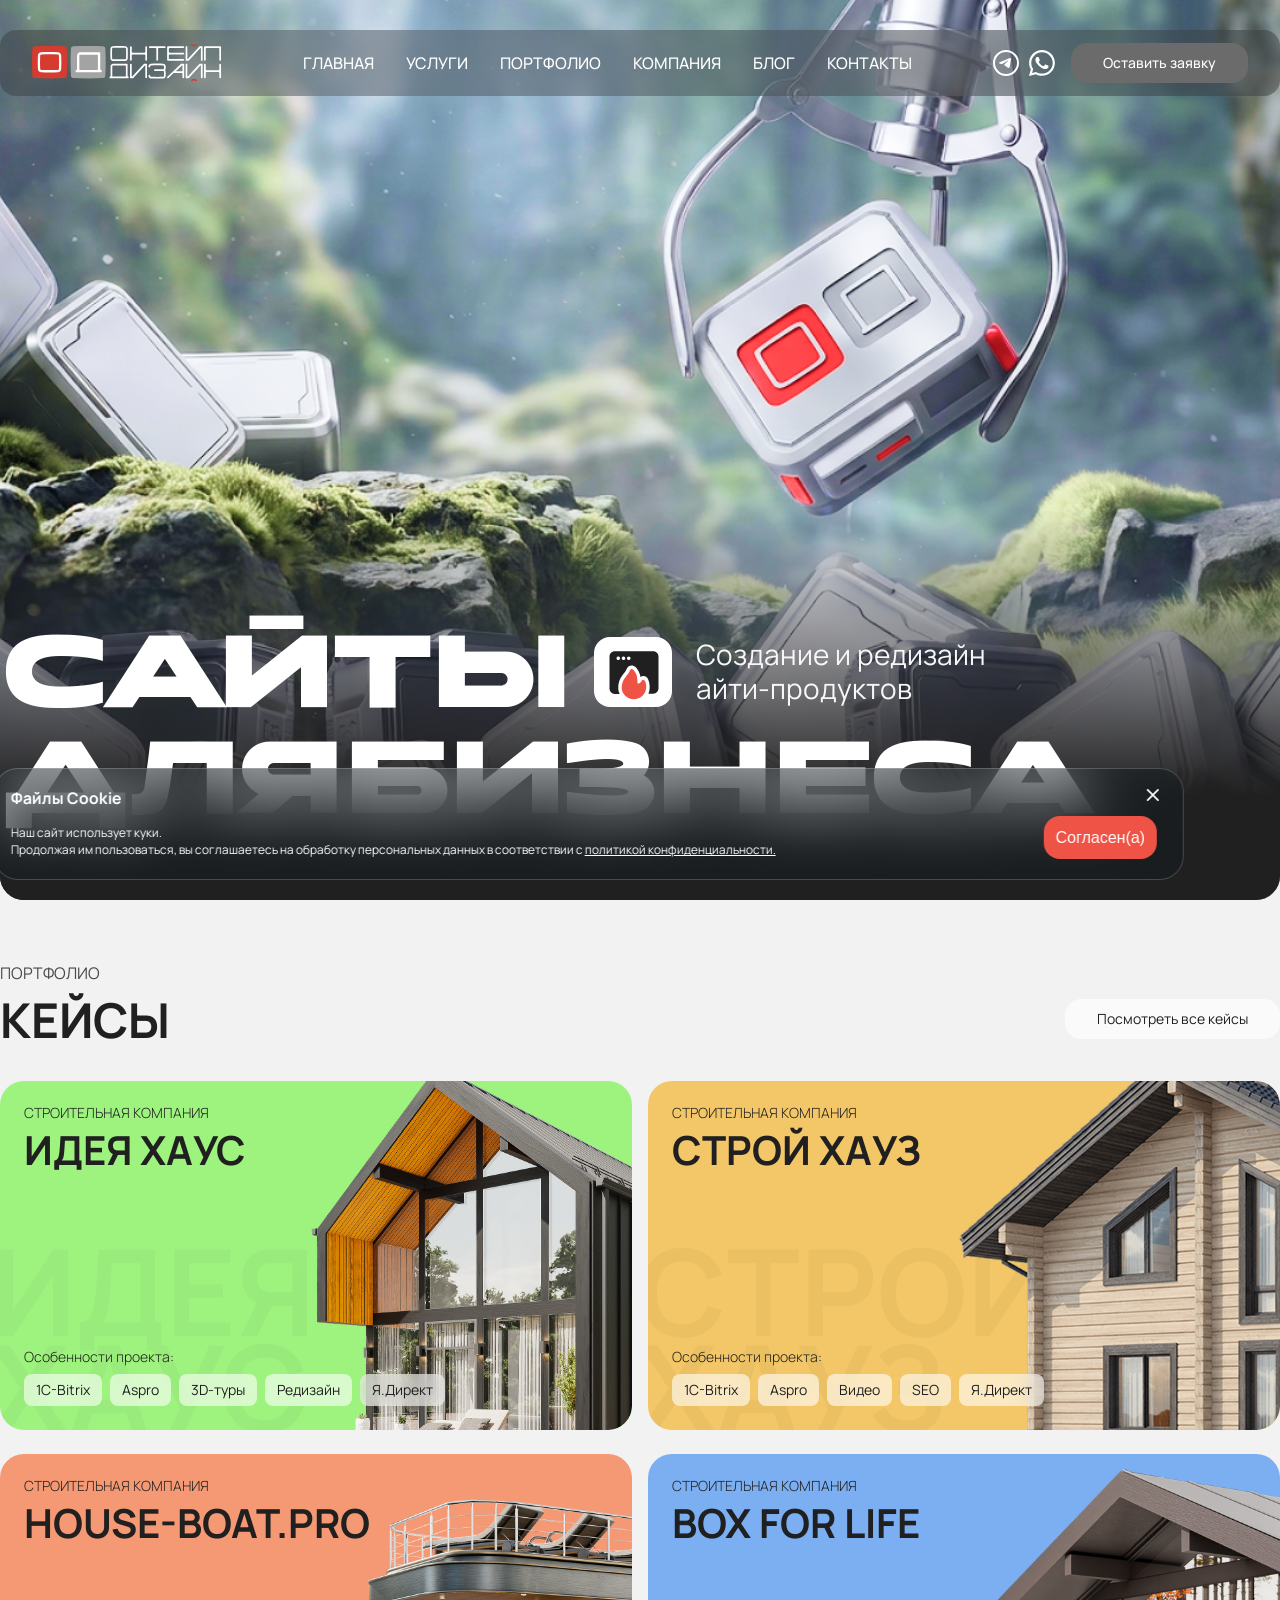
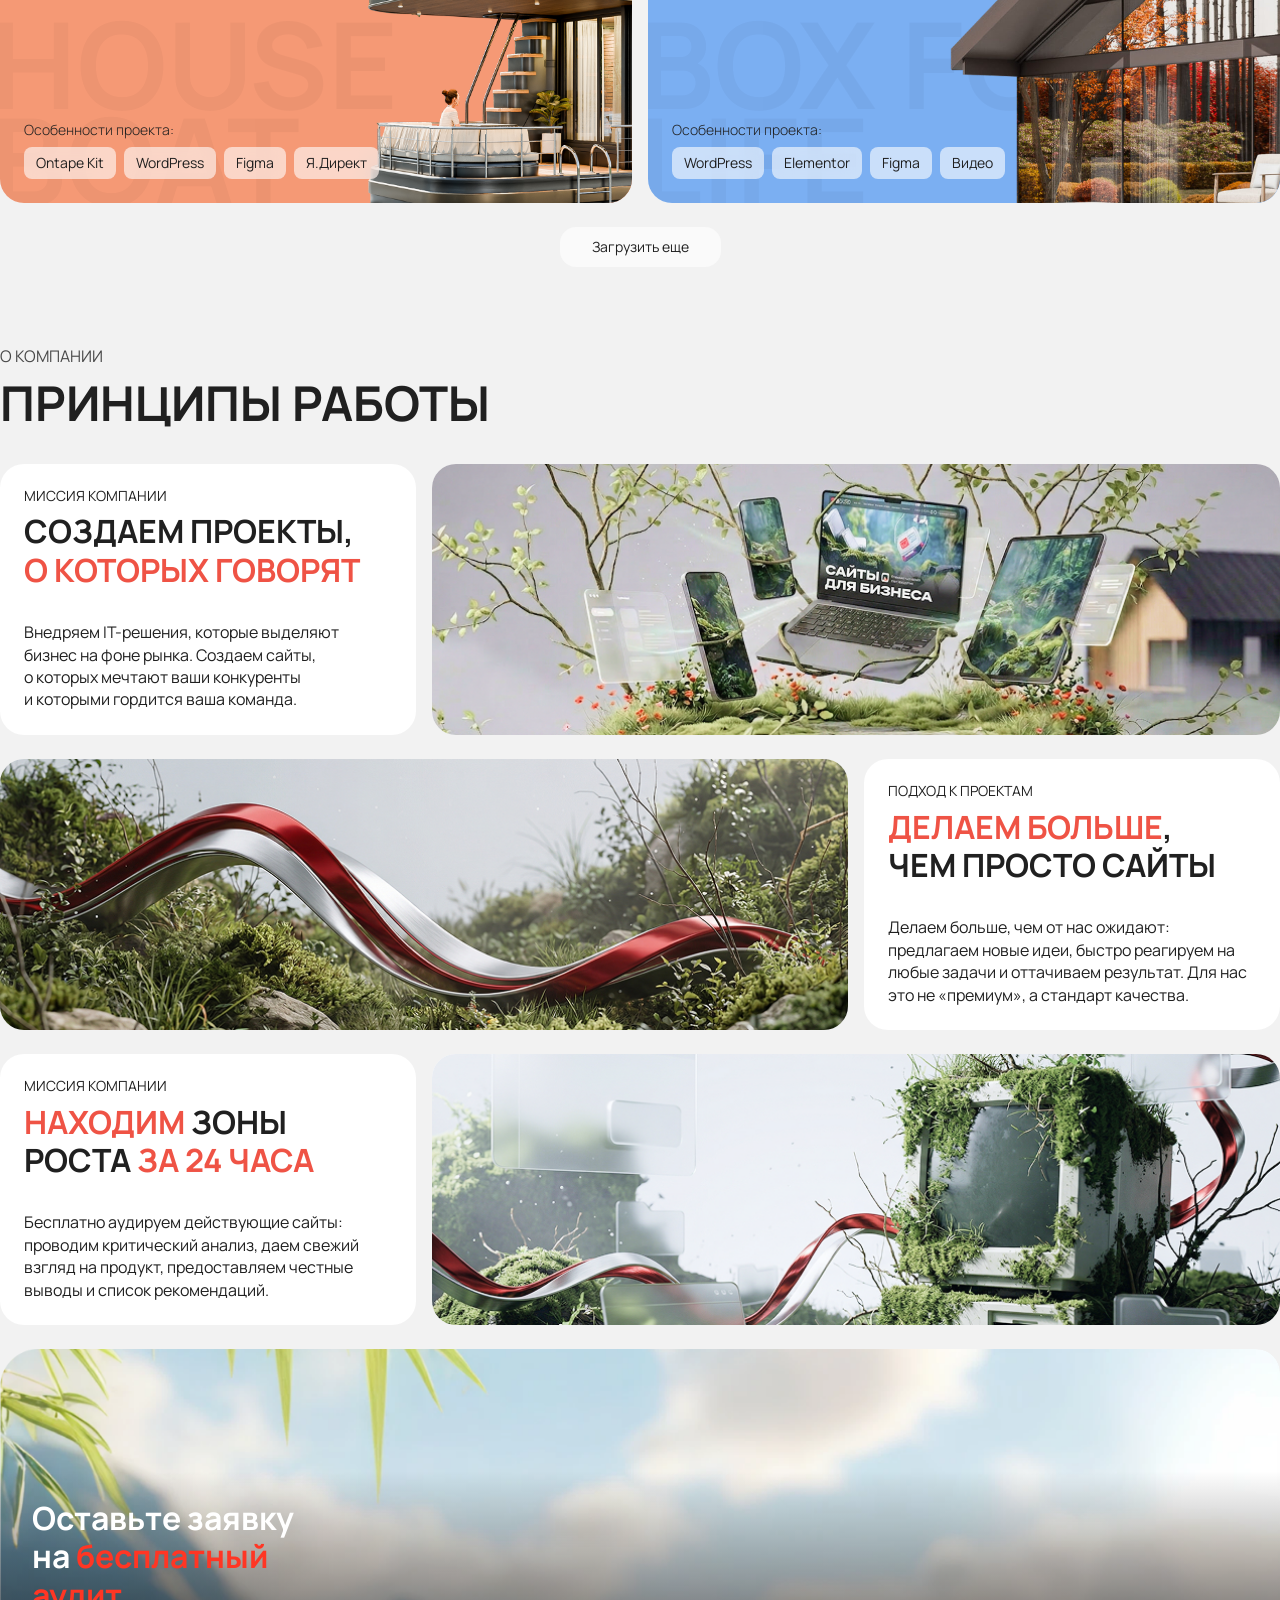
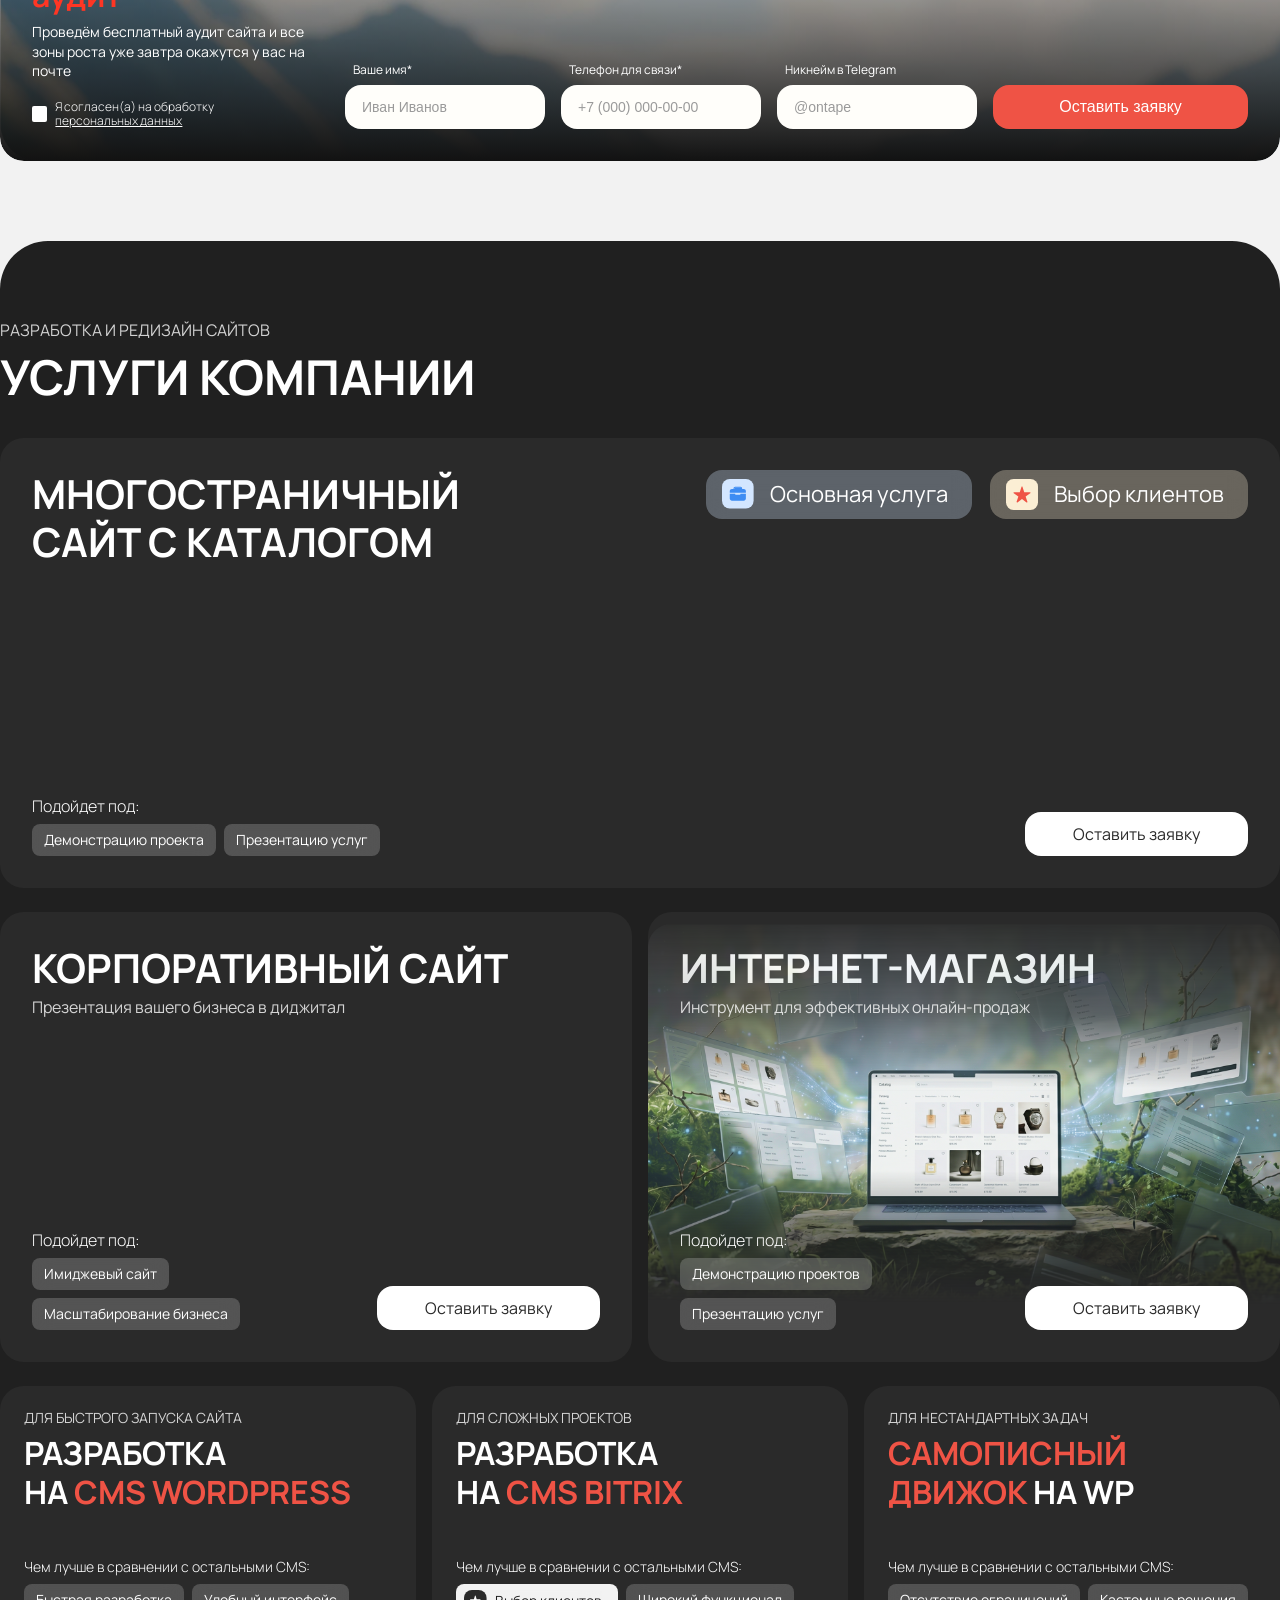
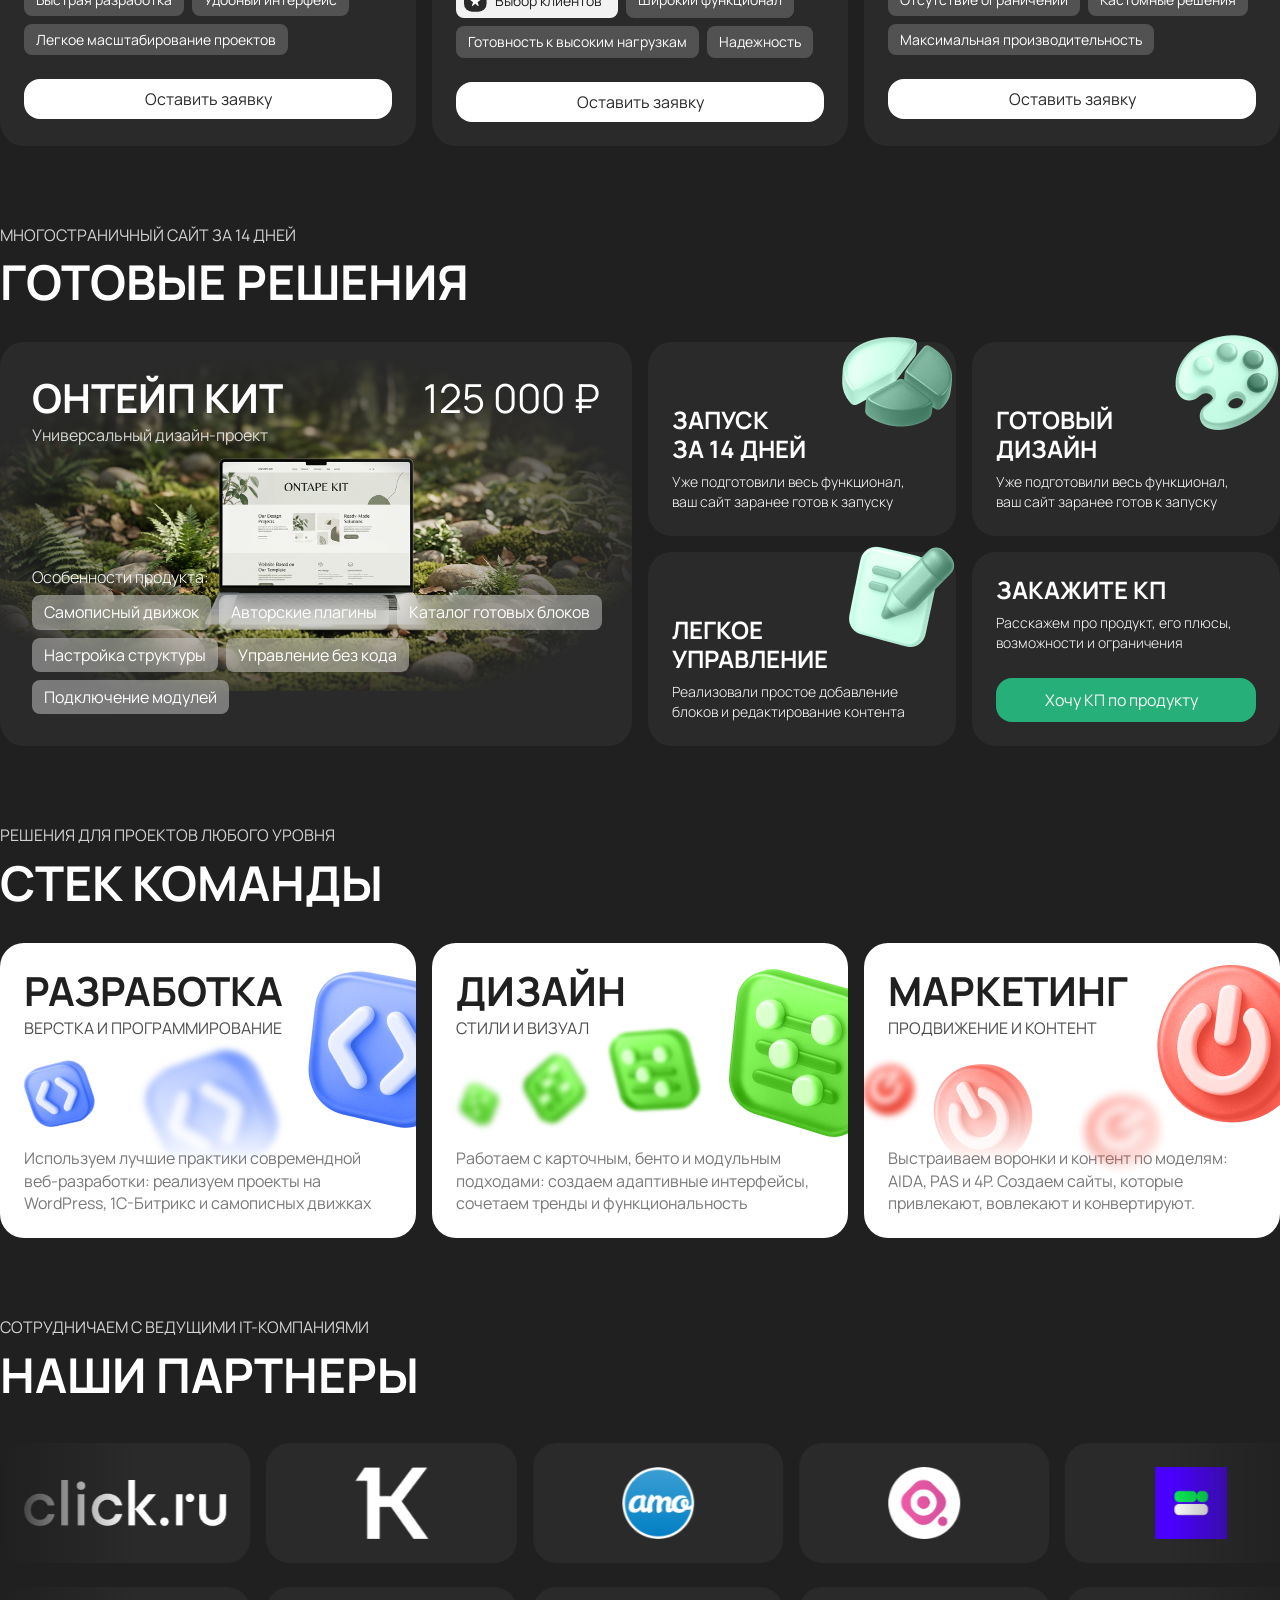
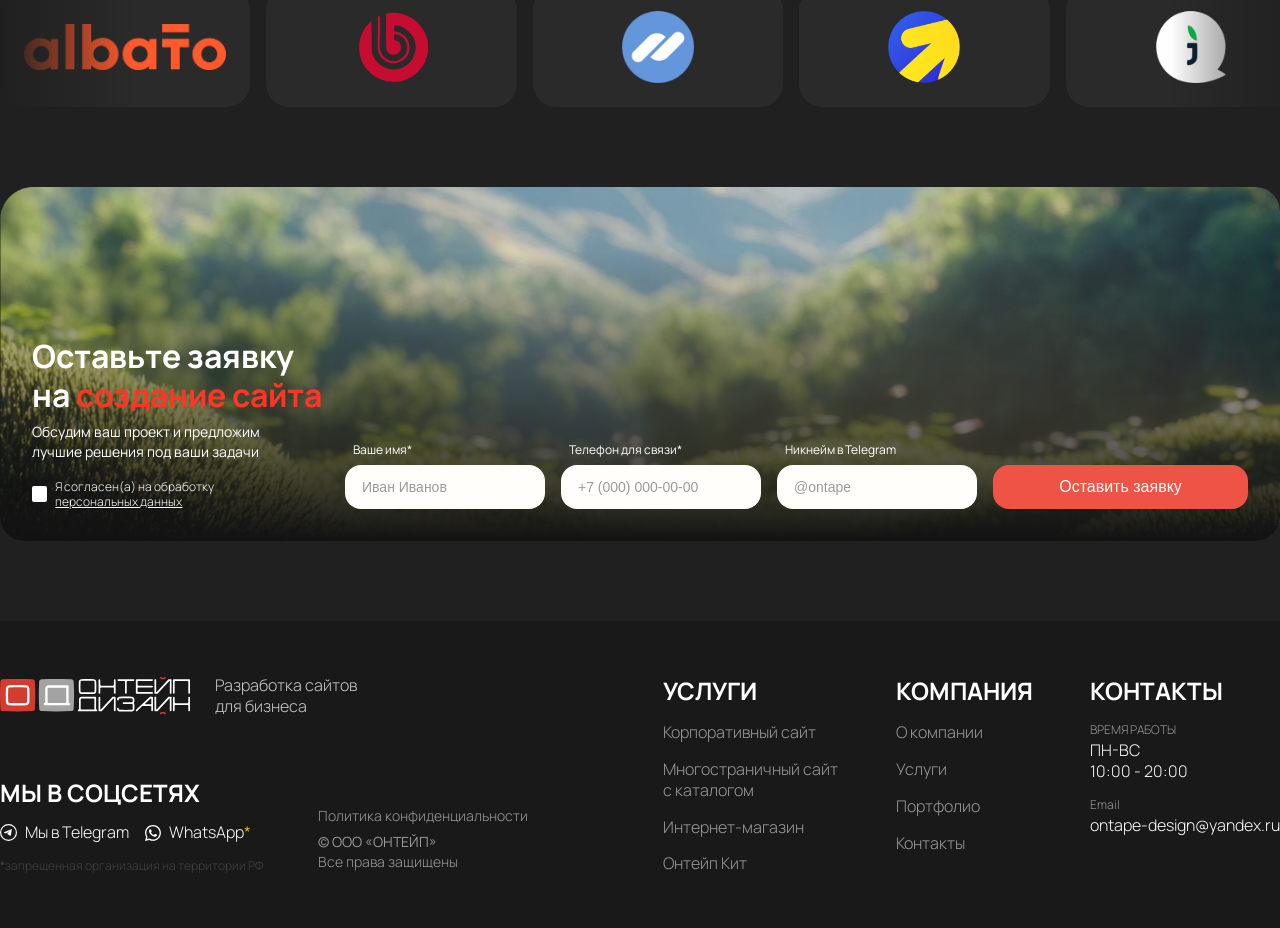
==== commit 45b3bc2c: "new commit" ====
--- a/index.html
+++ b/index.html
@@ -6,6 +6,7 @@
     <meta name="viewport" content="width=device-width, initial-scale=1.0">
     <title>Главная</title>
     <link rel="stylesheet" href="assets/css/style.css">
+    <script src="./assets/scripts/script2.js" defer></script>
     <script src="./assets/scripts/script.js" defer></script>
     <link rel="stylesheet" href="https://cdn.jsdelivr.net/npm/swiper@11/swiper-bundle.min.css" />
 </head>
@@ -15,7 +16,7 @@
         <!-- header -->
         <header class="header">
             <div class="container">
-                <div class="header__inner">
+                <div class="header__inner ">
                     <div class="header__top">
                         <a class="logo" href="index.html">
                             <img src="./assets/images/logo/Frame 1321315060.svg" alt="Логотип">
@@ -63,7 +64,7 @@
                                     </svg>
                                 </a>
                             </div>
-                            <a href="" class="header__right_btn js-open-modal">Оставить заявку</a>
+                            <a href="" class="header__right_btn light--btn js-open-modal">Оставить заявку</a>
 
                             <button class="burger-btn" id="burgerBtn" type="button">
                                 <span></span>
@@ -75,17 +76,17 @@
 
                     <div class="mobile-menu" id="mobileMenu">
                         <ul class="nav__list">
-                           <li class="nav__item"><a class="nav__link" href="index.html">Главная</a></li>
-                                <li class="nav__item"><a class="nav__link" href="services.html">Услуги</a></li>
-                                <li class="nav__item"><a class="nav__link" href="cases.html">Портфолио</a></li>
-                                <li class="nav__item"><a class="nav__link" href="company.html">Компания</a></li>
-                                <li class="nav__item"><a class="nav__link" href="blog.html">Блог</a></li>
-                                <li class="nav__item"><a class="nav__link" href="contacts.html">Контакты</a></li>
+                            <li class="nav__item"><a class="nav__link" href="index.html">Главная</a></li>
+                            <li class="nav__item"><a class="nav__link" href="services.html">Услуги</a></li>
+                            <li class="nav__item"><a class="nav__link" href="cases.html">Портфолио</a></li>
+                            <li class="nav__item"><a class="nav__link" href="company.html">Компания</a></li>
+                            <li class="nav__item"><a class="nav__link" href="blog.html">Блог</a></li>
+                            <li class="nav__item"><a class="nav__link" href="contacts.html">Контакты</a></li>
                         </ul>
 
                         <div class="header__right mobile-only-right"
                             style="margin-top: 20px; display: flex; gap: 10px;">
-                            <a href="" class="header__right_btn" style="width: 100%; text-align: center;">Оставить
+                            <a href="#" class="header__right_btn light--btn js-open-modal" style="width: 100%; text-align: center;">Оставить
                                 заявку</a>
                         </div>
                     </div>
@@ -116,7 +117,7 @@
                         <h2 class="title">КЕЙСЫ</h2>
                     </div>
 
-                    <a href="cases.html" class="cases_filter--btn">Посмотреть все кейсы</a>
+                    <a href="cases.html" class="cases_filter--btn light--btn">Посмотреть все кейсы</a>
                 </div>
                 <div class="cases--content flex_column static">
                     <div class="cases_cards grid-2">
@@ -207,7 +208,7 @@
                             </div>
                         </div>
                     </div>
-                    <a href="" class="cases--btn">Загрузить еще</a>
+                    <a href="" class="cases--btn light--btn">Загрузить еще</a>
                 </div>
             </section>
 
@@ -264,7 +265,7 @@
             </section>
 
             <div class="container top_mar_24">
-                <section class="section text_block__v2" style="background-image: url(./assets/images/form/form.png);">
+                <section class="section text_block__v2" style="background-image: url(./assets/images/form/form.png); background-position: 0%;">
                     <div class="text_block__v2--content">
                         <div class="text_block__v2--title">
                             <h2>Оставьте заявку
@@ -274,7 +275,7 @@
                             <label class="form_checkbox">
                                 <input class="form_checkbox__input" type="checkbox" name="agreement" id="" required>
                                 <span class="form-checkbox__text">Я согласен(а) на обработку
-                                    персональных&nbsp;данных</span>
+                                    <a class="uderline-span js-cookie-popup">персональных&nbsp;данных</a></span>
                             </label>
                         </div>
                         <form action="#" class="text_block__v2--form form_section">
@@ -295,8 +296,6 @@
                                 </div>
 
                                 <button class="form_section__btn">Оставить заявку</button>
-
-
                             </div>
                         </form>
                     </div>
@@ -339,7 +338,8 @@
                                         </div>
                                     </div>
                                     <div class="text_block__v3_btm_info flex_column">
-                                        <a class="text_block__v3__title--btn js-open-modal" href="#">Оставить заявку</a>
+                                        <a class="text_block__v3__title--btn light--btn js-open-modal" href="#">Оставить
+                                            заявку</a>
                                     </div>
                                 </div>
                             </div>
@@ -358,7 +358,8 @@
                                             <p>Масштабирование бизнеса</p>
                                         </div>
                                     </div>
-                                    <a class="text_block__v3__title--btn js-open-modal" href="#">Оставить заявку</a>
+                                    <a class="text_block__v3__title--btn light--btn js-open-modal" href="#">Оставить
+                                        заявку</a>
                                 </div>
                             </div>
                             <div class="text_block__v3--card card-4 flex_column">
@@ -376,7 +377,8 @@
                                             <p>Презентацию услуг</p>
                                         </div>
                                     </div>
-                                    <a class="text_block__v3__title--btn js-open-modal" href="#">Оставить заявку</a>
+                                    <a class="text_block__v3__title--btn light--btn js-open-modal" href="#">Оставить
+                                        заявку</a>
                                 </div>
                             </div>
                         </div>
@@ -398,7 +400,7 @@
                                     <p>Легкое масштабирование проектов</p>
                                 </div>
 
-                                <a class="text_block__v3--btn js-open-modal">Оставить заявку</a>
+                                <a class="text_block__v3--btn light--btn js-open-modal">Оставить заявку</a>
                             </div>
                             <div class="text_block__v3--card_v3 card flex_column">
                                 <p class="text_block__v3_subtitle">ДЛЯ СЛОЖНЫХ ПРОЕКТОВ </p>
@@ -418,7 +420,7 @@
                                     <p>Готовность к высоким нагрузкам</p>
                                     <p>Надежность</p>
                                 </div>
-                                <a class="text_block__v3--btn js-open-modal">Оставить заявку</a>
+                                <a class="text_block__v3--btn light--btn js-open-modal">Оставить заявку</a>
 
                             </div>
                             <div class="text_block__v3--card_v3 card flex_column">
@@ -435,7 +437,7 @@
                                 <div class="text_block__v3_cheaps_tags flex_row">
                                     <p>Максимальная производительность</p>
                                 </div>
-                                <a class="text_block__v3--btn js-open-modal">Оставить заявку</a>
+                                <a class="text_block__v3--btn light--btn js-open-modal">Оставить заявку</a>
 
                             </div>
 
@@ -534,9 +536,9 @@
                             <div class="card-content">
                                 <h3>ДИЗАЙН</h3>
                                 <p class="card-desc">СТИЛИ И ВИЗУАЛ</p>
-                                <p class="card-text">Работаем с карточным, бенто и модульным
-                                    подходами: создаем адаптивные интерфейсы,&nbsp;сочетаем тренды и
-                                    функциональность</p>
+                                <p class="card-text">Работаем с карточным, бенто и&nbsp;модульным
+                                    подходами: создаем адаптивные интерфейсы, сочетаем тренды и&nbsp;функциональность
+                                </p>
                             </div>
                             <div class="card-icons-bg">
                                 <img src="./assets/images/stack/Slider control panel (horizontal)-2.png" alt=""
@@ -553,9 +555,8 @@
                             <div class="card-content">
                                 <h3>МАРКЕТИНГ</h3>
                                 <p class="card-desc">ПРОДВИЖЕНИЕ И КОНТЕНТ</p>
-                                <p class="card-text">Выстраиваем воронки и контент по
-                                    моделям: AIDA, PAS и 4P. Создаем сайты, которые привлекают, вовлекают и
-                                    конвертируют.</p>
+                                <p class="card-text">Выстраиваем воронки и контент по&nbsp;моделям: AIDA, PAS и 4P.
+                                    Создаем сайты, которые привлекают, вовлекают и&nbsp;конвертируют.</p>
                             </div>
                             <div class="card-icons-bg">
                                 <img src="./assets/images/stack/Power button.png" alt="" class="icon-float icon-8">
@@ -573,78 +574,74 @@
                         <h2 class="title">НАШИ ПАРТНЕРЫ</h2>
                     </div>
 
-                    <div class="partners_slider partners_slider--forward swiper">
-                        <div class="swiper-wrapper">
-                            <div class="swiper-slide partners_slide"><img src="./assets/images/logo/partner1.png"
-                                    alt=""></div>
-                            <div class="swiper-slide partners_slide"><img src="./assets/images/logo/partner2.png"
-                                    alt=""></div>
-                            <div class="swiper-slide partners_slide"><img src="./assets/images/logo/partner3.png"
-                                    alt=""></div>
-                            <div class="swiper-slide partners_slide"><img src="./assets/images/logo/partner4.png"
-                                    alt=""></div>
-                            <div class="swiper-slide partners_slide"><img src="./assets/images/logo/partner5.png"
-                                    alt=""></div>
-                            <div class="swiper-slide partners_slide"><img src="./assets/images/logo/partner6.png"
-                                    alt=""></div>
-                            <div class="swiper-slide partners_slide"><img src="./assets/images/logo/partner7.png"
-                                    alt=""></div>
-
-                            <div class="swiper-slide partners_slide"><img src="./assets/images/logo/partner1.png"
-                                    alt=""></div>
-                            <div class="swiper-slide partners_slide"><img src="./assets/images/logo/partner2.png"
-                                    alt=""></div>
-                            <div class="swiper-slide partners_slide"><img src="./assets/images/logo/partner3.png"
-                                    alt=""></div>
-                            <div class="swiper-slide partners_slide"><img src="./assets/images/logo/partner4.png"
-                                    alt=""></div>
-                            <div class="swiper-slide partners_slide"><img src="./assets/images/logo/partner5.png"
-                                    alt=""></div>
-                            <div class="swiper-slide partners_slide"><img src="./assets/images/logo/partner6.png"
-                                    alt=""></div>
-                            <div class="swiper-slide partners_slide"><img src="./assets/images/logo/partner7.png"
-                                    alt=""></div>
-                        </div>
-                    </div>
-
-                    <div class="partners_slider partners_slider--reverse swiper">
-                        <div class="swiper-wrapper">
-                            <div class="swiper-slide partners_slide"><img src="./assets/images/logo/partner8.png"
-                                    alt=""></div>
-                            <div class="swiper-slide partners_slide"><img src="./assets/images/logo/partner9.png"
-                                    alt=""></div>
-                            <div class="swiper-slide partners_slide"><img src="./assets/images/logo/partner10.png"
-                                    alt=""></div>
-                            <div class="swiper-slide partners_slide"><img src="./assets/images/logo/partner11.png"
-                                    alt=""></div>
-                            <div class="swiper-slide partners_slide"><img src="./assets/images/logo/partner12.png"
-                                    alt=""></div>
-                            <div class="swiper-slide partners_slide"><img src="./assets/images/logo/partner13.png"
-                                    alt=""></div>
-                            <div class="swiper-slide partners_slide"><img src="./assets/images/logo/partner14.png"
-                                    alt=""></div>
-                            <div class="swiper-slide partners_slide"><img src="./assets/images/logo/partner15.png"
-                                    alt=""></div>
-
-                            <div class="swiper-slide partners_slide"><img src="./assets/images/logo/partner8.png"
-                                    alt=""></div>
-                            <div class="swiper-slide partners_slide"><img src="./assets/images/logo/partner9.png"
-                                    alt=""></div>
-                            <div class="swiper-slide partners_slide"><img src="./assets/images/logo/partner10.png"
-                                    alt=""></div>
-                            <div class="swiper-slide partners_slide"><img src="./assets/images/logo/partner11.png"
-                                    alt=""></div>
-                            <div class="swiper-slide partners_slide"><img src="./assets/images/logo/partner12.png"
-                                    alt=""></div>
-                            <div class="swiper-slide partners_slide"><img src="./assets/images/logo/partner13.png"
-                                    alt=""></div>
-                            <div class="swiper-slide partners_slide"><img src="./assets/images/logo/partner14.png"
-                                    alt=""></div>
-                            <div class="swiper-slide partners_slide"><img src="./assets/images/logo/partner15.png"
-                                    alt=""></div>
+                    <div class="partners_content container">
+                        <div class="partners_slider partners_slider--forward swiper ">
+                            <div class="swiper-wrapper">
+                                <div class="swiper-slide partners_slide">
+                                    <img src="./assets/images/logo/partner18.svg" alt="">
+                                    
+                                </div>
+                                <div class="swiper-slide partners_slide">
+                                    <img src="./assets/images/logo/partner1.png" alt="">
+                                </div>
+                                <div class="swiper-slide partners_slide">
+                                    <img src="./assets/images/logo/partner2.png" alt="">
+                                </div>
+                                <div class="swiper-slide partners_slide">
+                                    <img src="./assets/images/logo/partner3.png" alt="">
+                                </div>
+                                <div class="swiper-slide partners_slide">
+                                    <img src="./assets/images/logo/partner4.png" alt="">
+                                </div>
+                                <div class="swiper-slide partners_slide">
+                                    <img src="./assets/images/logo/partner5.png" alt="">
+                                </div>
+                                <div class="swiper-slide partners_slide">
+                                    <img src="./assets/images/logo/partner6.png" alt="">
+                                </div>
+                                <div class="swiper-slide partners_slide">
+                                    <img src="./assets/images/logo/partner7.png" alt="">
+                                </div>
+                                <div class="swiper-slide partners_slide">
+                                    <img src="./assets/images/logo/partner8.png" alt="">
+                                </div>
+                            </div>
+                        </div>
+                        <div class="partners_slider partners_slider--reverse swiper">
+                            <div class="swiper-wrapper">
+                                <div class="swiper-slide partners_slide">
+                                    <img src="./assets/images/logo/partner9.svg" alt="">
+                                </div>
+                                <div class="swiper-slide partners_slide">
+                                    <img src="./assets/images/logo/partner10.png" alt="">
+                                </div>
+                                <div class="swiper-slide partners_slide">
+                                    <img src="./assets/images/logo/partner11.png" alt="">
+                                </div>
+                                <div class="swiper-slide partners_slide">
+                                    <img src="./assets/images/logo/partner12.png" alt="">
+                                </div>
+                                <div class="swiper-slide partners_slide">
+                                    <img src="./assets/images/logo/partner13.png" alt="">
+                                </div>
+                                <div class="swiper-slide partners_slide">
+                                    <img src="./assets/images/logo/partner14.png" alt="">
+                                </div>
+                                <div class="swiper-slide partners_slide">
+                                    <img src="./assets/images/logo/partner15.png" alt="">
+                                </div>
+                                <div class="swiper-slide partners_slide">
+                                    <img src="./assets/images/logo/partner162.png" alt="">
+                                </div>
+                                <div class="swiper-slide partners_slide">
+                                    <img src="./assets/images/logo/partner17.png" alt="">
+                                </div>
+                            </div>
                         </div>
                     </div>
                 </section>
+
+
 
 
                 <div class="container top_mar btm_pad">
@@ -659,7 +656,7 @@
                                 <label class="form_checkbox">
                                     <input class="form_checkbox__input" type="checkbox" name="agreement" id="" required>
                                     <span class="form-checkbox__text">Я согласен(а) на обработку
-                                        персональных&nbsp;данных</span>
+                                        <a class="uderline-span js-cookie-popup">персональных&nbsp;данных</a></span>
                                 </label>
                             </div>
                             <form action="#" class="text_block__v2--form form_section">
@@ -708,7 +705,8 @@
                                         <p>WhatsApp<span class="footer_span">*</span></p>
                                     </a>
                                 </div>
-                                <p class="footer_warning"><span class="footer_span">*</span>запрещенная организация на
+                                <p class="footer_warning"><span class="footer_span">*</span>запрещенная организация
+                                    на
                                     территории
                                     РФ</p>
                             </div>
@@ -747,10 +745,7 @@
                                 <h4>Email</h4>
                                 <a href="mailto:ontape-design@yandex.ru">ontape-design@yandex.ru</a>
                             </div>
-                            <!-- <div class="footer_tel flex_column">
-                                <h4>Телефон</h4>
-                                <a href="tel:+79153136392">+7 (915) 313-63-92</a>
-                            </div> -->
+
                         </div>
                     </div>
                 </div>
@@ -779,7 +774,7 @@
                             <label class="fpopup_checkbox">
                                 <input class="popup_checkbox__input" type="checkbox" name="agreement" id="" required>
                                 <span class="popup-checkbox__text">Я согласен(а) на обработку
-                                    персональных данных</span>
+                                    <a class="uderline-span js-cookie-popup">персональных данных</a></span>
                             </label>
                         </div>
                         <button type="submit">Оставить заявку</button>
@@ -806,7 +801,7 @@
 
 
             <div class="cookie-modal container" id="cookieModal">
-                <div class="cookie-modal__content">
+                <div class="cookie-modal__content container">
                     <button class="cookie-modal__close" aria-label="Закрыть"><svg width="12" height="12"
                             viewBox="0 0 14 14" fill="none" xmlns="http://www.w3.org/2000/svg">
                             <path d="M13 13L1 1M13 1L1 13" stroke="white" stroke-width="2" stroke-linecap="round"
@@ -816,10 +811,10 @@
                     <h3 class="cookie-modal__title">Файлы Cookie</h3>
                     <div class="cookie__agree">
                         <p class="cookie-modal__text">
-                            Наш сайт использует куки. Продолжая им пользоваться, вы&nbsp;соглашаетесь на обработку
-                            персональных
-                            данных в соответствии с
-                            <a href="policy.html" class="cookie-modal__link">политикой конфиденциальности.</a>
+                            Наш сайт использует куки.<br>
+                            Продолжая им пользоваться, вы&nbsp;соглашаетесь на обработку
+                            персональных данных в соответствии с <a href="policy.html"
+                                class="cookie-modal__link">политикой конфиденциальности.</a>
                         </p>
                         <button class="cookie-modal__btn js-cookie-accept">Согласен(а)</button>
                     </div>
--- a/assets/css/style.css
+++ b/assets/css/style.css
@@ -281,6 +281,18 @@
     cursor: pointer;
 }
 
+.light--btn {
+    background: #fff;
+    padding: 10px 32px;
+    border-radius: 16px;
+}
+
+.dark--btn {
+    background-color: var(--text);
+    color: var(--bg);
+    border-radius: 16px;
+}
+
 /* card */
 .card {
     background-color: var(--bg);
@@ -416,7 +428,6 @@
 
 .header__right_btn {
     background: #6B6B6B;
-    padding: 10px 32px;
     font-size: 14px;
     letter-spacing: 2%;
     line-height: 20px;
@@ -488,6 +499,10 @@
     opacity: 1;
 }
 
+.mobile-menu.active .header__right_btn {
+    display: block;
+}
+
 .mobile-menu .nav__list {
     display: flex;
     flex-direction: column;
@@ -504,6 +519,10 @@
     color: white;
     text-transform: uppercase;
     font-weight: 400;
+}
+
+.mobile-only-right .header__right_btn {
+    background-color: var(--btn);
 }
 
 /* banner */
@@ -675,9 +694,7 @@
     font-size: 14px;
     line-height: 20px;
     font-weight: 400;
-    padding: 10px 32px;
     background-color: #FAFAFA;
-    border-radius: 16px;
     letter-spacing: 2%;
     margin-bottom: 9.5px;
 }
@@ -686,9 +703,7 @@
     font-size: 14px;
     line-height: 20px;
     font-weight: 400;
-    padding: 10px 32px;
     background-color: #FAFAFA;
-    border-radius: 16px;
     letter-spacing: 2%;
 }
 
@@ -835,6 +850,9 @@
     box-sizing: border-box;
     background-size: cover;
     background-repeat: no-repeat;
+    -webkit-mask-image: -webkit-radial-gradient(white, black);
+    -webkit-backface-visibility: hidden;
+    backface-visibility: hidden;
 }
 
 .text_block__v2::before {
@@ -963,6 +981,10 @@
     align-items: center;
     gap: 8px;
     cursor: pointer;
+}
+
+.uderline-span {
+    text-decoration: underline;
 }
 
 input[type="checkbox"] {
@@ -984,7 +1006,7 @@
     background-image: url("data:image/svg+xml,%3Csvg xmlns='http://www.w3.org/2000/svg' width='12' height='12' viewBox='0 0 24 24' fill='none' stroke='%239A9A9A' stroke-width='3' stroke-linecap='round' stroke-linejoin='round'%3E%3Cpolyline points='20 6 9 17 4 12'%3E%3C/polyline%3E%3C/svg%3E");
     background-position: center;
     background-repeat: no-repeat;
-    background-size: 12px;
+    background-size: 16px;
 }
 
 .form-checkbox__text {
@@ -1008,8 +1030,6 @@
 }
 
 .text_block__v3__title--btn {
-    background: #fff;
-    border-radius: 16px;
     padding: 12px 48px;
     line-height: 20px;
     letter-spacing: 2%;
@@ -1028,13 +1048,10 @@
 }
 
 .text_block__v3--btn {
-    background-color: var(--text);
-    border-radius: 16px;
     color: var(--bg);
     font-size: 16px;
     line-height: 20px;
     letter-spacing: 2%;
-    padding: 12px;
     width: 100%;
     font-weight: 400;
     display: block;
@@ -1046,7 +1063,6 @@
 }
 
 .dark-section .text_block__v3--btn {
-    background-color: #fff;
     color: #2A2A2A;
     margin-top: 24px;
     text-align: center;
@@ -1733,20 +1749,26 @@
 }
 
 .text_block__v6 {
-    gap: 24px !important;
     width: 100%;
     display: flex;
     flex-direction: column;
+}
+
+.partners_content {
+    display: flex;
+    flex-direction: column;
+    gap: 24px;
 }
 
 .partners_slider {
     width: 100%;
     height: 120px;
     overflow: hidden;
+    mask-image: linear-gradient(90deg, transparent, #fff 10%, #fff 89%, transparent);
 }
 
 .partners_slide {
-    width: 264px !important;
+
     height: 120px;
     flex-shrink: 0;
     display: flex;
@@ -1809,6 +1831,10 @@
     white-space: pre-line;
 }
 
+.logo__footer img {
+    object-fit: none;
+}
+
 .footer_contacts {
     gap: 55px;
     align-items: end;
@@ -1999,6 +2025,10 @@
     opacity: 0.8;
     letter-spacing: 2%;
     line-height: 120%;
+}
+
+.cases_title_h1.polit {
+    font-size: 30px;
 }
 
 .breadcrumbs__link {
@@ -2123,14 +2153,12 @@
     bottom: 32px;
     right: 32px;
     z-index: 3;
-    background-color: #fff;
     padding: 12px 64px;
 
     font-weight: 500;
     font-size: 16px;
     line-height: 20px;
     letter-spacing: 2%;
-    border-radius: 16px;
 }
 
 .about_company__cover::before {
@@ -2268,7 +2296,6 @@
 }
 
 .company_card--btn {
-    border-radius: 16px;
     padding: 12px 24px;
     text-align: center;
     color: #F7F7F7;
@@ -2351,9 +2378,7 @@
 }
 
 .text_block__v8--btn {
-    background-color: var(--text);
-    border-radius: 16px;
-    color: var(--bg);
+
     font-size: 16px;
     line-height: 20px;
     letter-spacing: 0.02em;
@@ -2409,7 +2434,7 @@
     font-size: 16px;
     line-height: 120%;
     letter-spacing: 2%;
-    font-weight: 300;
+    font-weight: 400;
     margin-bottom: 12px;
 }
 
@@ -2418,7 +2443,7 @@
     line-height: 140%;
     letter-spacing: 2%;
     margin-bottom: 18px;
-    font-weight: 300;
+    font-weight: 400;
 }
 
 .vacancy_card__btm {
@@ -2430,7 +2455,7 @@
     line-height: 120%;
     letter-spacing: 2%;
     margin-bottom: 8px;
-    font-weight: 300;
+    font-weight: 400;
 }
 
 .vacacy__skills {
@@ -2453,10 +2478,7 @@
 }
 
 .vacancy--btn {
-    background-color: var(--text);
-    border-radius: 16px;
     padding: 12px 24px;
-    color: #F7F7F7;
     text-align: center;
     width: 100%;
     display: block;
@@ -2553,7 +2575,6 @@
 
 .text_block__v10-title--btn {
     background-color: var(--text);
-    border-radius: 16px;
     padding: 12px 32px;
     color: #F7F7F7;
     text-align: center;
@@ -2870,7 +2891,9 @@
 
 
 /* close-popup */
-.close-popup {
+.close-popup,
+.close-popupKit,
+.close-popupVacancy {
     position: fixed;
     top: 0;
     left: 0;
@@ -2885,7 +2908,9 @@
     display: none;
 }
 
-.close-popup.active {
+.close-popup.active,
+.close-popupKit.active,
+.close-popupVacancy.active{
     display: flex;
     opacity: 1;
     visibility: visible;
@@ -3031,7 +3056,7 @@
     background-image: url("data:image/svg+xml,%3Csvg xmlns='http://www.w3.org/2000/svg' width='12' height='12' viewBox='0 0 24 24' fill='none' stroke='%239A9A9A' stroke-width='3' stroke-linecap='round' stroke-linejoin='round'%3E%3Cpolyline points='20 6 9 17 4 12'%3E%3C/polyline%3E%3C/svg%3E");
     background-position: center;
     background-repeat: no-repeat;
-    background-size: 12px;
+    background-size: 16px;
 }
 
 .popup-checkbox__text {
@@ -3119,13 +3144,14 @@
 /* cookie */
 .cookie-modal {
     position: fixed;
+    left: 50%;
+    right: 50%;
     bottom: 20px;
-    left: 40%;
     background: #131B1F66;
     backdrop-filter: blur(30px);
     -webkit-backdrop-filter: blur(30px);
     border-radius: 24px;
-    padding: 20px 26px 24px 16px;
+    padding: 20px 26px 20px 16px;
     max-width: fit-content;
     width: 100%;
     z-index: 10002;
@@ -3139,7 +3165,7 @@
 
 .cookie__agree {
     display: flex;
-    flex-direction: column;
+    align-items: end;
     justify-content: space-between;
     gap: 15px;
 }
@@ -3148,6 +3174,9 @@
     opacity: 1;
     visibility: visible;
     transform: translateX(-50%) translateY(0);
+    max-width: 1316px;
+    width: 93%;
+    left: 46%;
 }
 
 .cookie-modal__content {
@@ -3171,7 +3200,6 @@
     line-height: 140%;
     letter-spacing: 0%;
     color: #FFFFFF;
-    max-width: 379px;
 }
 
 .cookie-modal__link {
@@ -3187,7 +3215,7 @@
 
 .cookie-modal__btn {
     font-weight: 400;
-    font-size: 18px;
+    font-size: 16px;
     line-height: 120%;
     letter-spacing: 0%;
     background: rgba(239, 83, 69, 1);
@@ -3293,7 +3321,66 @@
     transform-origin: top center;
 }
 
+
+.policy_content {
+    max-width: 900px;
+    margin: 0 auto;
+    font-size: 16px;
+    line-height: 1.4;
+    color: var(--text);
+}
+
+.policy_content p {
+    margin-bottom: 20px;
+    text-align: justify;
+}
+
+.policy_content h3 {
+    margin-top: 40px;
+    margin-bottom: 20px;
+    font-size: 24px;
+    font-weight: 600;
+}
+
+.policy_content a {
+    color: var(--btn);
+    text-decoration: underline;
+    transition: color 0.3s ease, opacity 0.3s ease;
+    text-decoration: none;
+}
+
 @media (max-width:1024px) {
+
+    .cases_title_h1.polit{
+        font-size: 10px;
+        flex-wrap: wrap;
+    }
+    .policy_content {
+        padding: 0 10px;
+        font-size: 15px;
+    }
+
+    .banner h1.policy__title {
+        font-size: 35px;
+    }
+
+    .policy_content p {
+        margin-bottom: 16px;
+        text-align: left;
+    }
+
+    .policy_content h3 {
+        font-size: 20px;
+        margin-top: 30px;
+    }
+
+    html,
+    body {
+        overflow-x: hidden;
+        max-width: 100vw;
+        touch-action: pan-y pinch-zoom;
+    }
+
     .header {
         padding-top: 16px;
     }
@@ -3301,6 +3388,9 @@
     .header__inner {
         padding: 17px 18px;
         background: rgba(19, 27, 31, 0.7);
+    }
+
+    .mobile_header__inner {
         margin-right: 14px;
     }
 
@@ -3314,6 +3404,10 @@
 
     .header__right_btn {
         display: none;
+    }
+
+    .header__right_icon {
+        gap: 16px;
     }
 
 
@@ -3401,9 +3495,19 @@
         order: -1;
     }
 
+    .text_block__v1--content:last-child .card.span-2 img.abs-cover {
+        object-position: 70% center;
+    }
+
     /* text_block__v2 */
     .text_block__v2 {
         background-position: center;
+        -webkit-backface-visibility: hidden;
+        backface-visibility: hidden;
+        transform: translateZ(0);
+        -webkit-transform: translateZ(0);
+        isolation: isolate;
+
     }
 
     .text_block__v2--content {
@@ -3464,8 +3568,8 @@
     }
 
     .card-2::before {
-        mask-image: radial-gradient(64.89% 65.72% at 50.14% 52.45%, #D9D9D9 0%, rgba(115, 115, 115, 0) 100%);
-        -webkit-mask-image: radial-gradient(64.89% 65.72% at 50.14% 52.45%, #D9D9D9 0%, rgba(115, 115, 115, 0) 100%);
+        mask-image: radial-gradient(64.89% 65.72% at 50.14% 69.45%, #D9D9D9 0%, rgba(115, 115, 115, 0) 100%);
+        -webkit-mask-image: radial-gradient(64.89% 65.72% at 50.14% 69.45%, #D9D9D9 0%, rgba(115, 115, 115, 0) 100%);
         background-position: center;
         background-size: cover;
     }
@@ -3710,6 +3814,7 @@
         gap: 16px;
     }
 
+
     .logo__footer span {
         font-size: 14px;
     }
@@ -3762,6 +3867,10 @@
         max-width: fit-content;
     }
 
+    .footer_block__4 {
+        position: relative;
+    }
+
     .footer_block__2 a,
     .footer_block__3 a {
         font-size: 14px;
@@ -3778,7 +3887,7 @@
 @media (max-width:768px) {
     .banner_main.cases_banner {
         background-position: center 10%;
-        min-height: 400px;
+        height: 80vh;
         overflow: hidden;
     }
 
@@ -3802,9 +3911,10 @@
         right: 0;
     }
 
+    /* 
     .header__inner {
         margin-right: 0;
-    }
+    } */
 
     /* margins */
     .top_mar {
@@ -3871,7 +3981,7 @@
 
     /* banner */
     .banner_main {
-        height: 90vh;
+        height: 80vh;
         padding-bottom: 40px;
     }
 
@@ -4105,7 +4215,7 @@
 
     /* text_block__v3 */
     .text_block__v3--btn {
-        background-color: var(--text);
+
         border-radius: 16px;
         color: var(--bg);
         font-size: 16px;
@@ -4146,6 +4256,7 @@
         gap: 125px;
         max-height: 388px;
         height: 388px;
+        border-radius: 16px;
     }
 
 
@@ -4215,7 +4326,7 @@
     }
 
     .text_block__v3--content.grid-2 {
-        gap: 16px;
+        gap: 8px;
     }
 
     .text_block__v3--cards.gap_24 {
@@ -4268,6 +4379,18 @@
         font-size: 12px;
     }
 
+    .text_block__v3--card,
+    .text_block__v3--card_v3,
+    .card-2,
+    .card-3,
+    .card-4 {
+        -webkit-mask-image: -webkit-radial-gradient(white, black);
+        -webkit-backface-visibility: hidden;
+        backface-visibility: hidden;
+        transform: translateZ(0);
+        -webkit-transform: translateZ(0);
+    }
+
     /* text_block__v4 */
 
     .text_block__v4--card.card {
@@ -4396,6 +4519,8 @@
     .card-text {
         font-size: 14px;
         white-space: pre-line;
+        max-width: 250px;
+        margin-top: 90px;
     }
 
     .card .icon-1 {
@@ -4909,14 +5034,18 @@
     }
 
     .partners_slide {
-        width: 174px !important;
         height: 79px;
     }
 
+    .partners_content{
+        gap: 15px;
+    }
     .partners_slide img {
         border-radius: 15.82px;
         padding: 16px;
     }
+
+    
 
     .text_block__v6.track_wh .partners_slide img.track_wh__logo {
         background-image: radial-gradient(circle, #2A2A2A 65%, transparent 66%);
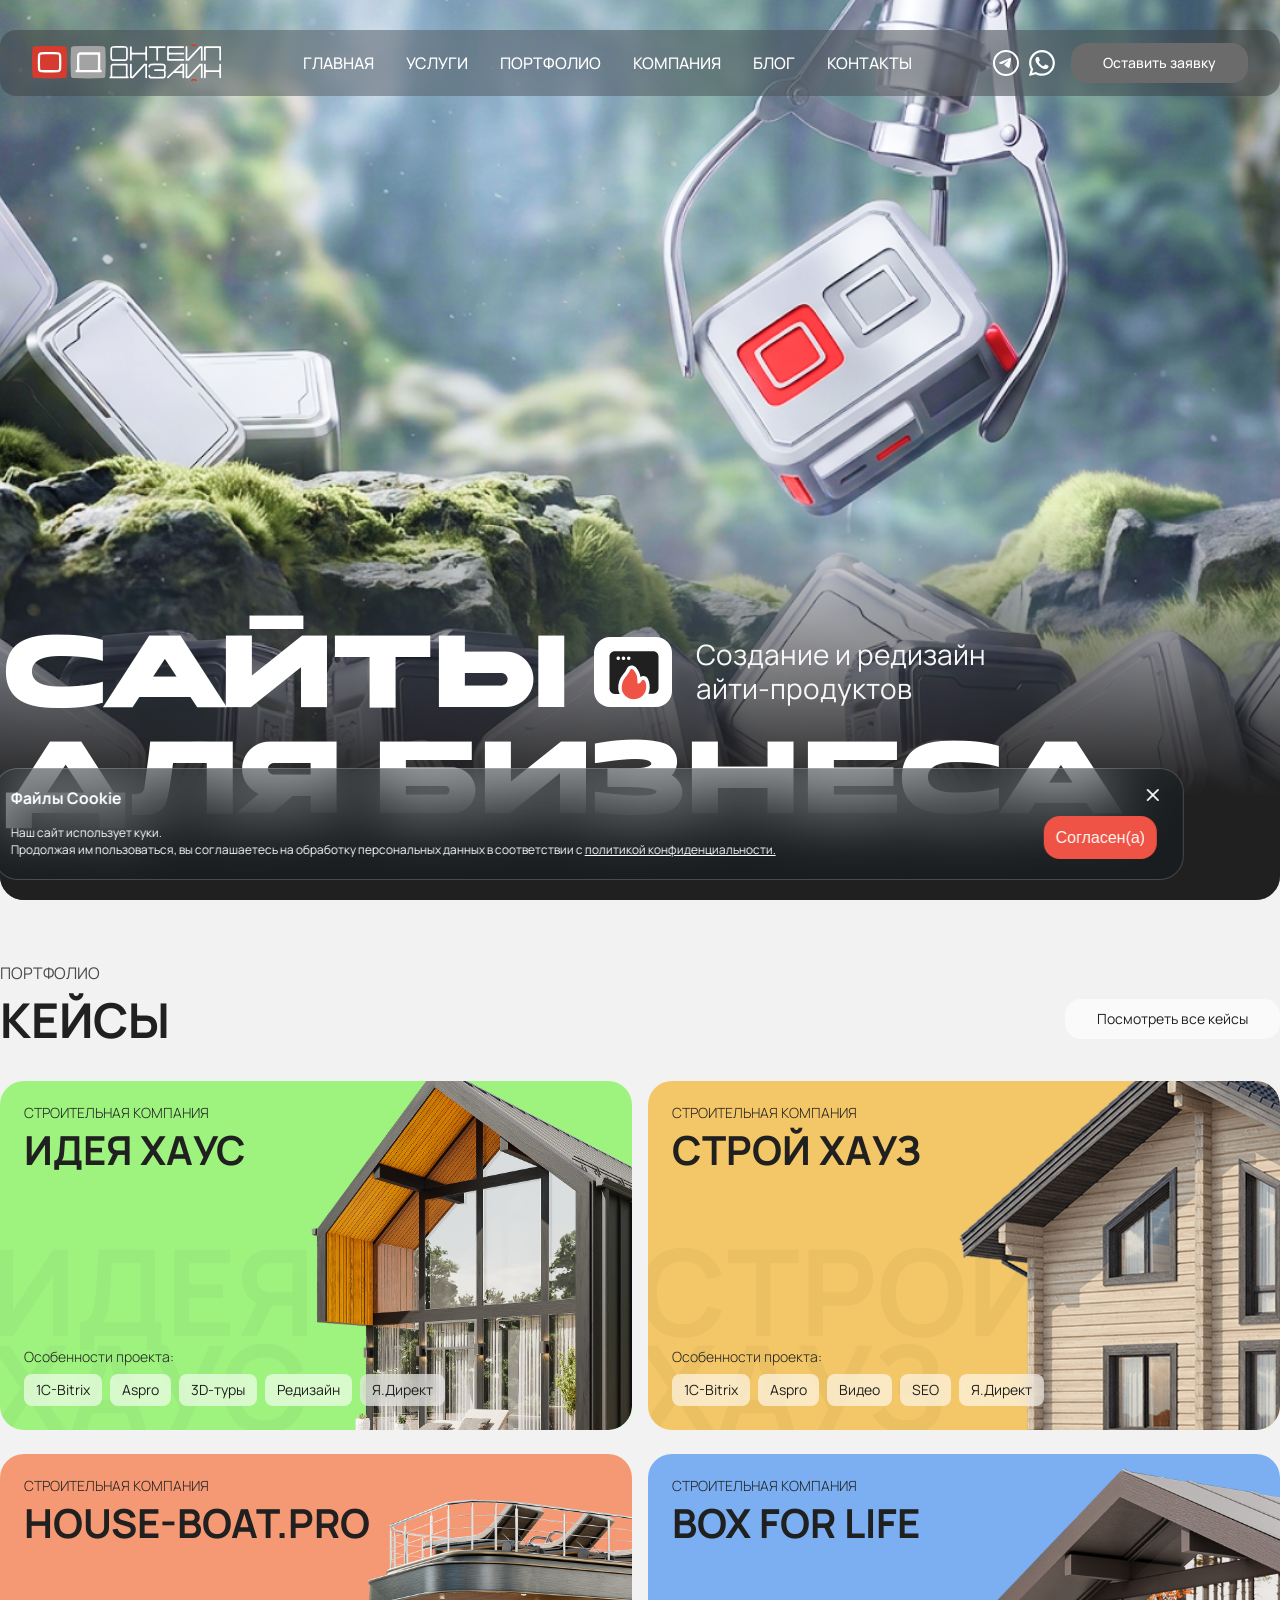
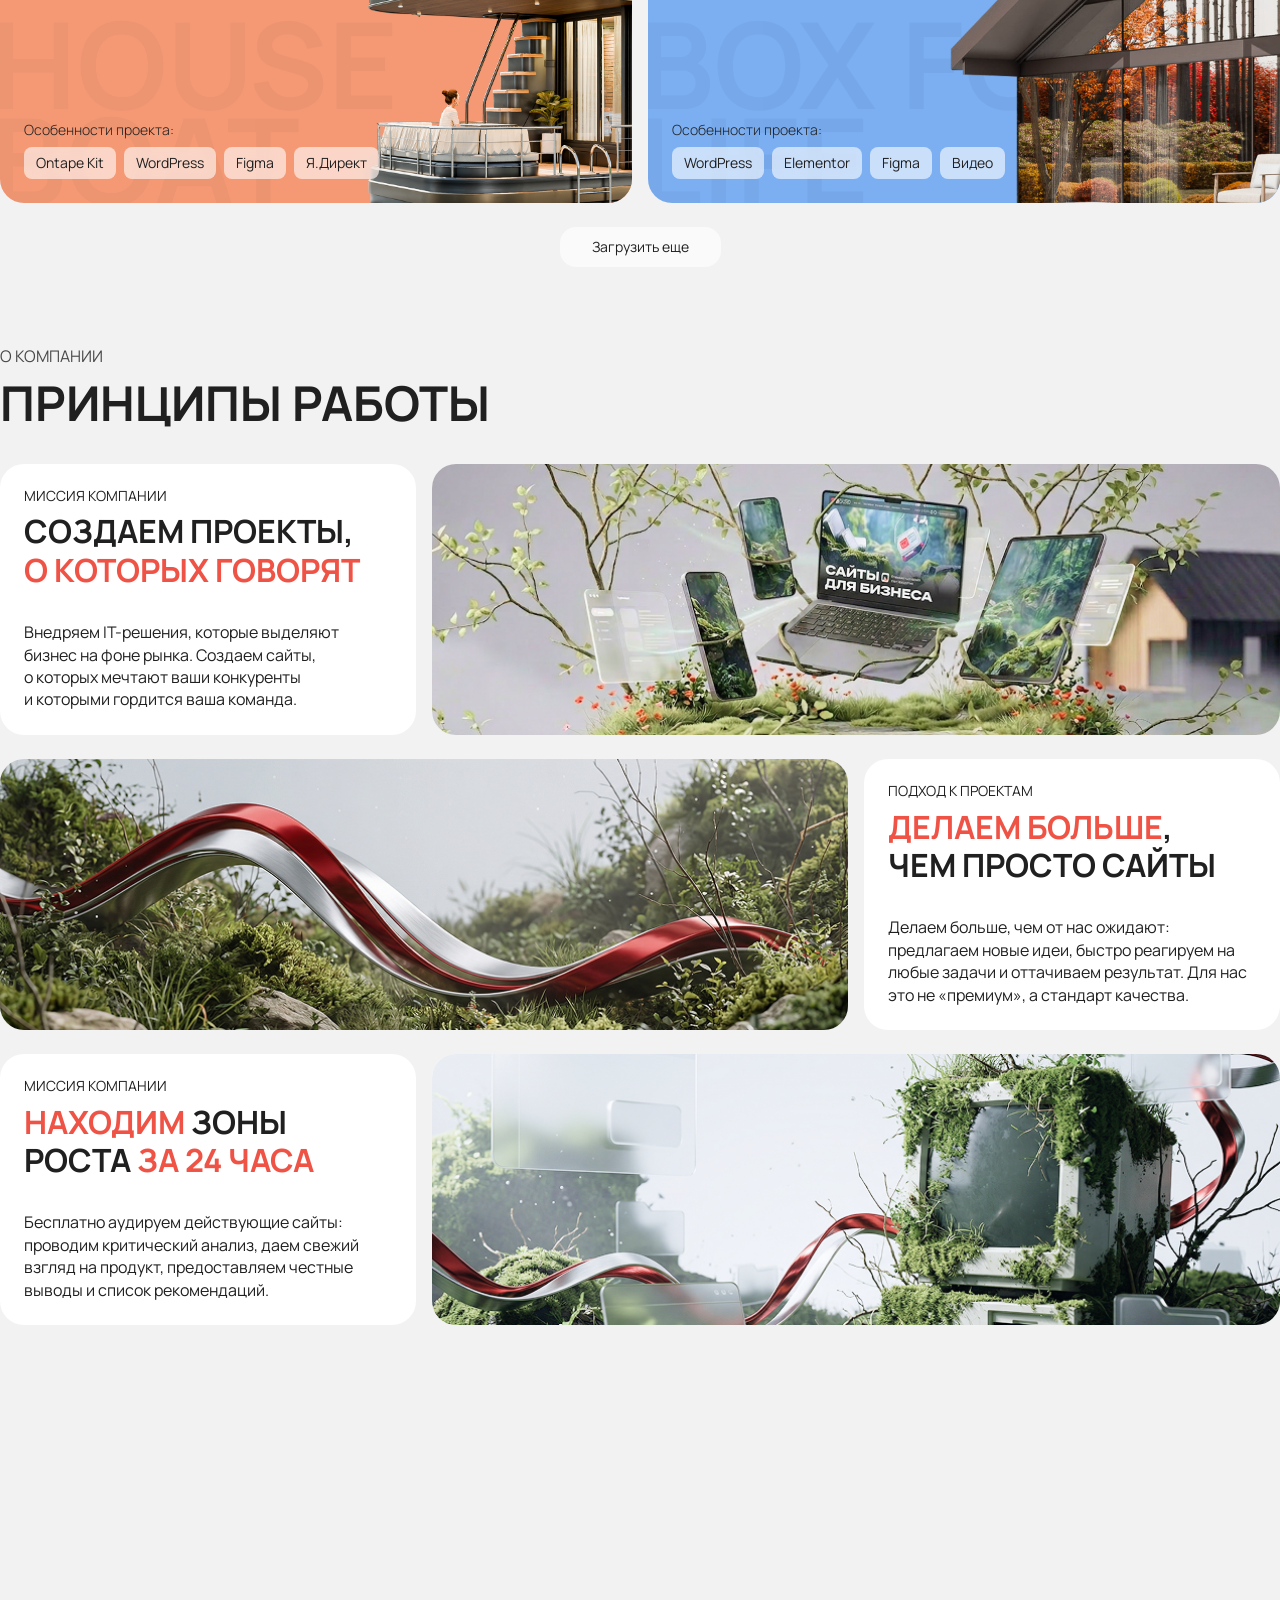
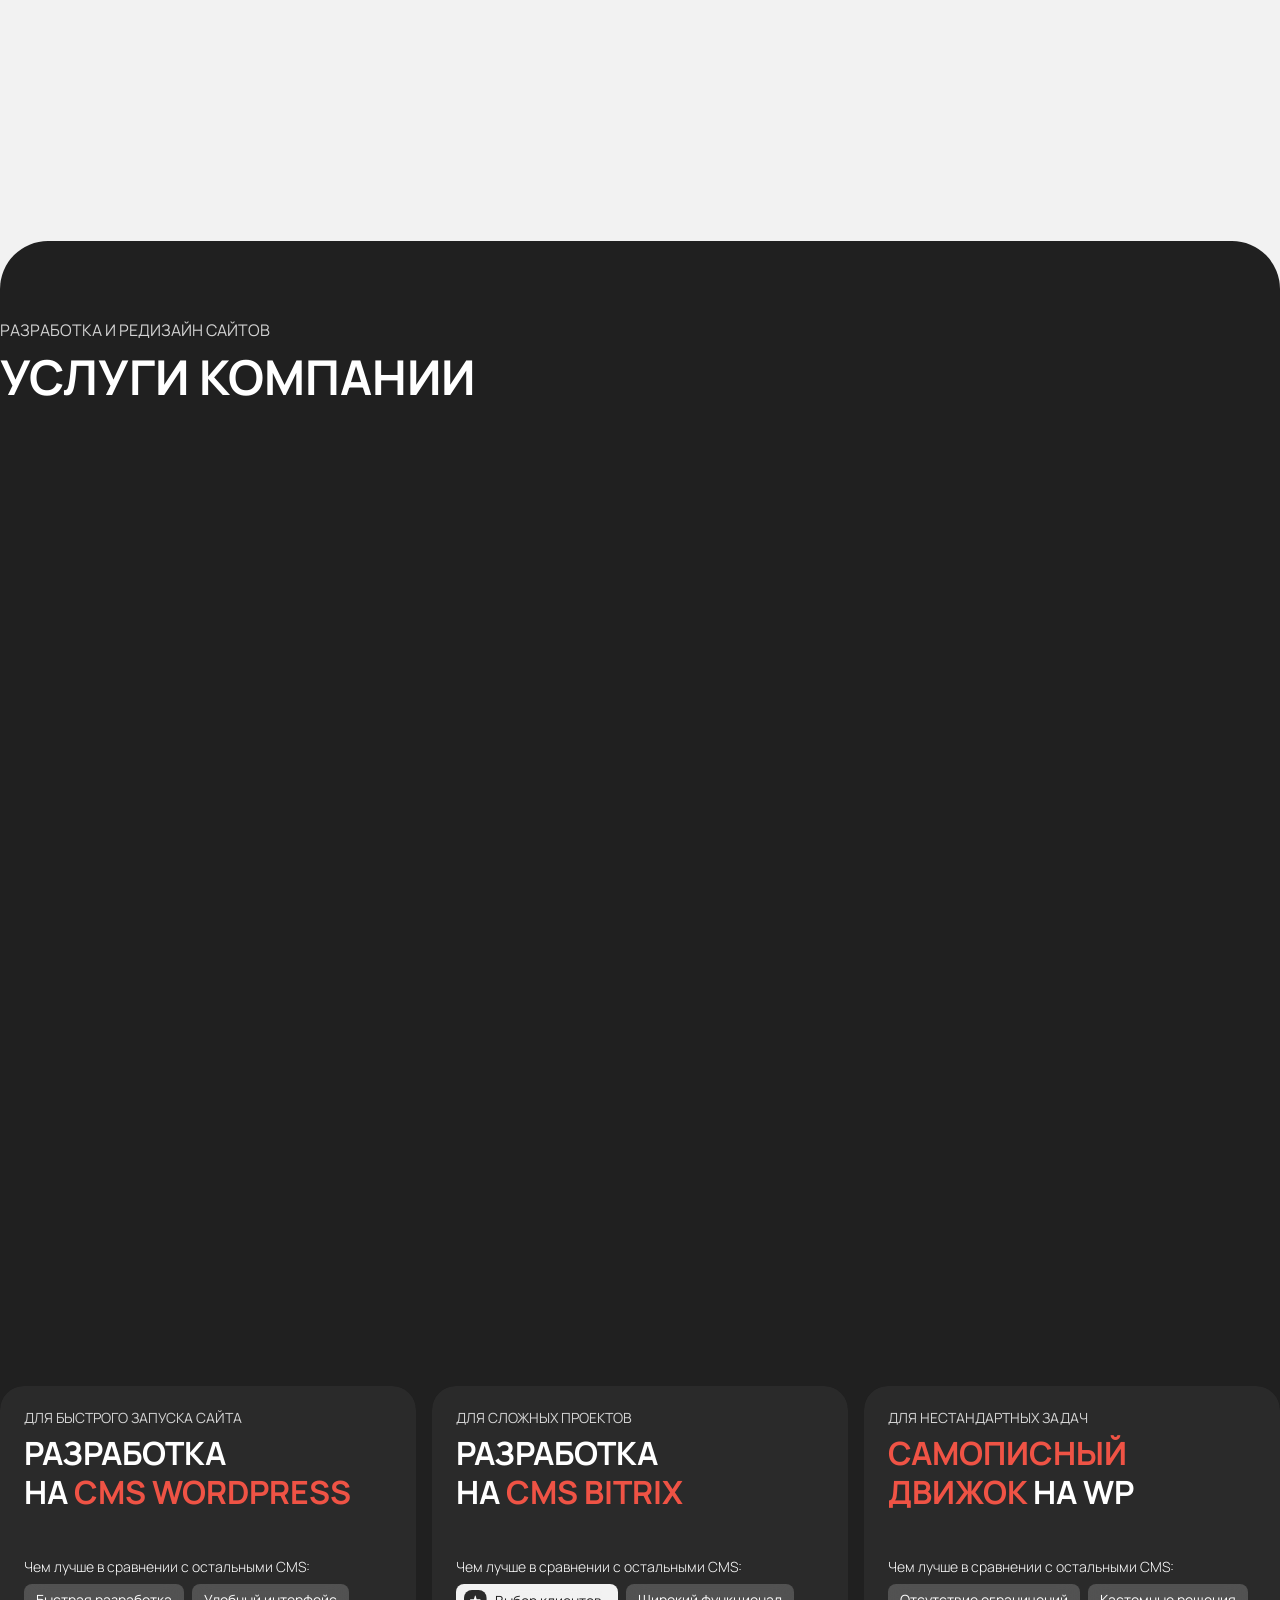
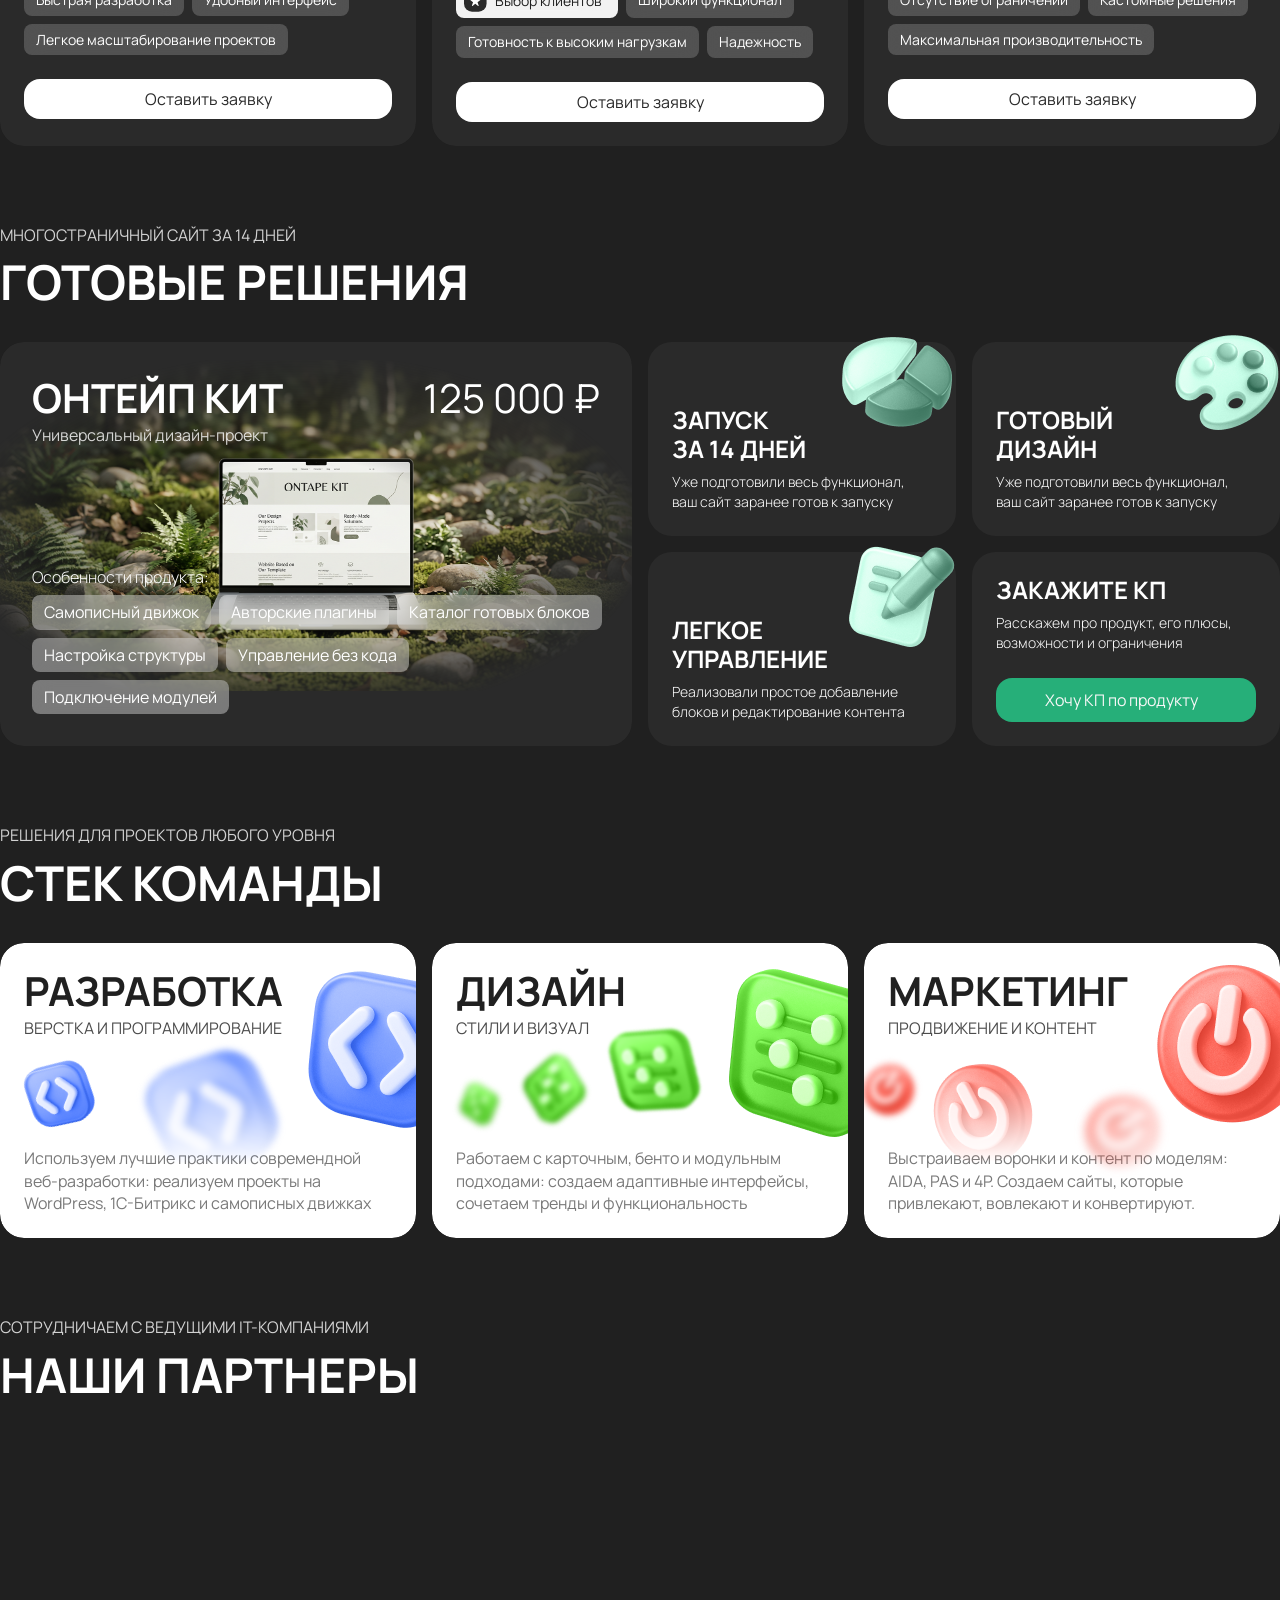
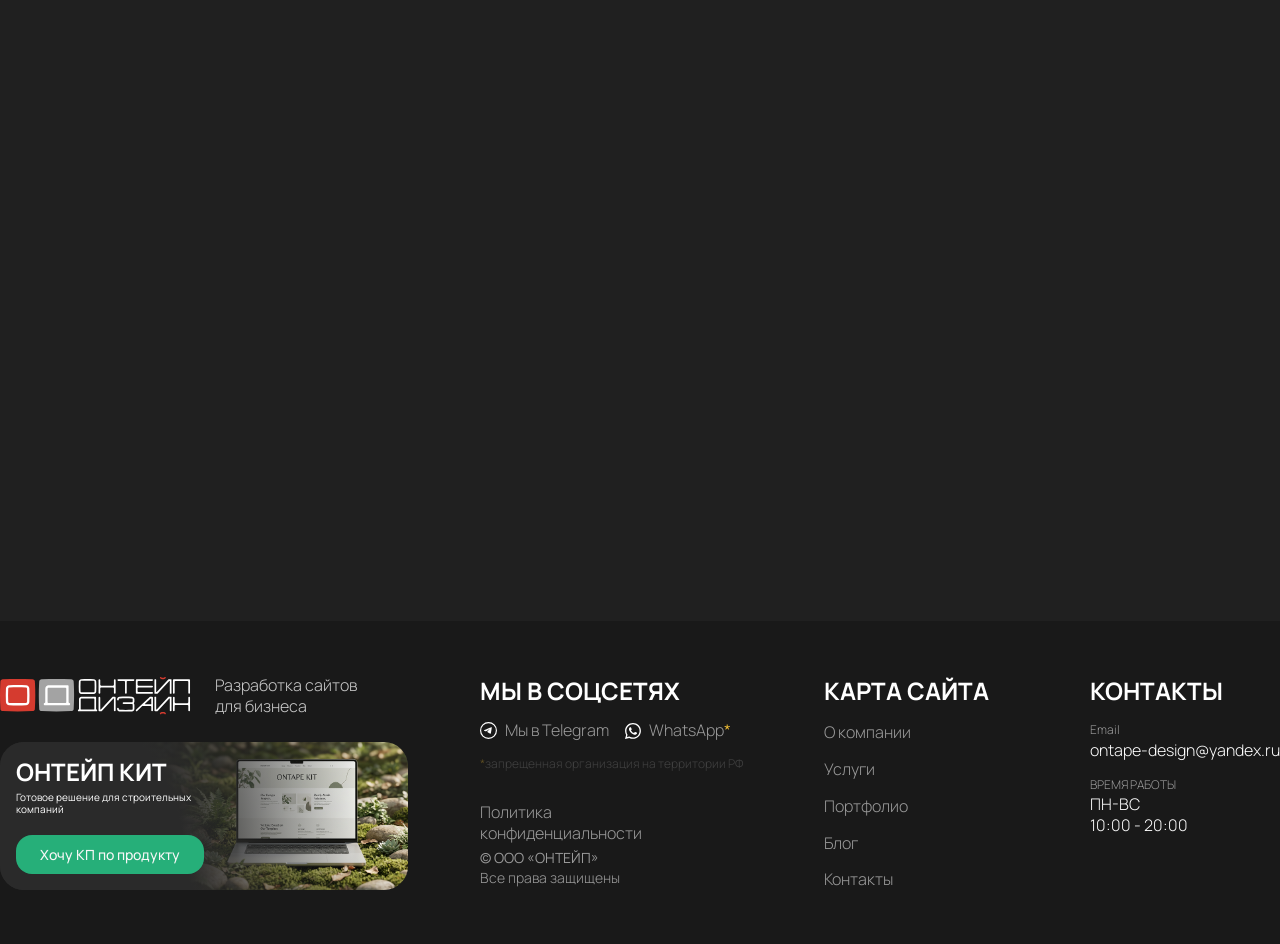
==== commit aa44a68a: "new commit" ====
--- a/index.html
+++ b/index.html
@@ -86,7 +86,8 @@
 
                         <div class="header__right mobile-only-right"
                             style="margin-top: 20px; display: flex; gap: 10px;">
-                            <a href="#" class="header__right_btn light--btn js-open-modal" style="width: 100%; text-align: center;">Оставить
+                            <a href="#" class="header__right_btn light--btn js-open-modal"
+                                style="width: 100%; text-align: center;">Оставить
                                 заявку</a>
                         </div>
                     </div>
@@ -99,7 +100,7 @@
                 <div class="banner_main__content container">
                     <div class="title-sub">
                         <h1 class="banner__title">Сайты
-                            <span class="banner__title_span">для&nbsp;бизнеса</span>
+                            <span class="banner__title_span">для бизнеса</span>
                         </h1>
                         <div class="banner_title_sub">
                             <img src="./assets/images/banner/Group 1321315350.svg" alt="">
@@ -123,8 +124,9 @@
                     <div class="cases_cards grid-2">
                         <div class="cases_card card" style="background-color: rgba(114, 244, 67, 0.65);">
                             <a href="cases_page.html">
-                                <div class="cases_card--content"
-                                    style="background-image: url('./assets/images/cases/их.png');">
+                                <div class="cases_card--content">
+                                    <div class="cases_card--bg-image"
+                                        style="background-image: url('./assets/images/cases/их.png');"></div>
                                     <p class="cases_card_desc">СТРОИТЕЛЬНАЯ КОМПАНИЯ</p>
                                     <h3>ИДЕЯ ХАУС</h3>
                                     <div class="cases_card__cheaps flex_column">
@@ -146,66 +148,75 @@
 
 
                         <div class="cases_card card" style="background-color: rgba(245, 177, 30, 0.65);">
-                            <div class="cases_card--content"
-                                style="background-image: url('./assets/images/cases/сх.png')">
-                                <p class="cases_card_desc">СТРОИТЕЛЬНАЯ КОМПАНИЯ</p>
-                                <h3>СТРОЙ ХАУЗ</h3>
-                                <div class="cases_card__cheaps flex_column">
-                                    <p>Особенности проекта:</p>
-                                    <div class="cases_card__adv flex_row">
-                                        <p>1C-Bitrix</p>
-                                        <p>Aspro</p>
-                                        <p>Видео</p>
-                                        <p class="cases_card__adv_dn">SEO</p>
-                                        <p class="cases_card__adv_dn">Я.Директ</p>
-                                    </div>
-                                </div>
-                            </div>
-                            <div class="cases_card__bg">
-                                <h4>СТРОЙ<br>ХАУЗ</h4>
-                            </div>
+                            <a href="cases_page.html">
+                                <div class="cases_card--content">
+                                    <div class="cases_card--bg-image"
+                                        style="background-image: url('./assets/images/cases/сх.png');"></div>
+                                    <p class="cases_card_desc">СТРОИТЕЛЬНАЯ КОМПАНИЯ</p>
+                                    <h3>СТРОЙ ХАУЗ</h3>
+                                    <div class="cases_card__cheaps flex_column">
+                                        <p>Особенности проекта:</p>
+                                        <div class="cases_card__adv flex_row">
+                                            <p>1C-Bitrix</p>
+                                            <p>Aspro</p>
+                                            <p>Видео</p>
+                                            <p class="cases_card__adv_dn">SEO</p>
+                                            <p class="cases_card__adv_dn">Я.Директ</p>
+                                        </div>
+                                    </div>
+                                </div>
+                                <div class="cases_card__bg">
+                                    <h4>СТРОЙ<br>ХАУЗ</h4>
+                                </div>
+                            </a>
                         </div>
 
 
                         <div class="cases_card card" style="background-color: rgba(248, 107, 52, 0.65);">
-                            <div class="cases_card--content"
-                                style="background-image: url('./assets/images/cases/хаусбот.png');">
-                                <p class="cases_card_desc">СТРОИТЕЛЬНАЯ КОМПАНИЯ</p>
-                                <h3>HOUSE-BOAT.PRO</h3>
-                                <div class="cases_card__cheaps flex_column">
-                                    <p>Особенности проекта:</p>
-                                    <div class="cases_card__adv flex_row">
-                                        <p>Ontape Kit</p>
-                                        <p>WordPress</p>
-                                        <p>Figma</p>
-                                        <p class="cases_card__adv_dn">Я.Директ</p>
-                                    </div>
-                                </div>
-                            </div>
-                            <div class="cases_card__bg">
-                                <h4>HOUSE<br>BOAT</h4>
-                            </div>
+                            <a href="cases_page.html">
+                                <div class="cases_card--content">
+                                    <div class="cases_card--bg-image"
+                                        style="background-image: url('./assets/images/cases/хаусбот.png');"></div>
+                                    <p class="cases_card_desc">СТРОИТЕЛЬНАЯ КОМПАНИЯ</p>
+                                    <h3>HOUSE-BOAT.PRO</h3>
+                                    <div class="cases_card__cheaps flex_column">
+                                        <p>Особенности проекта:</p>
+                                        <div class="cases_card__adv flex_row">
+                                            <p>Ontape Kit</p>
+                                            <p>WordPress</p>
+                                            <p>Figma</p>
+                                            <p class="cases_card__adv_dn">Я.Директ</p>
+                                        </div>
+                                    </div>
+                                </div>
+                                <div class="cases_card__bg">
+                                    <h4>HOUSE<br>BOAT</h4>
+                                </div>
+                            </a>
                         </div>
 
 
                         <div class="cases_card card" style="background-color: rgba(61, 140, 243, 0.65);">
-                            <div class="cases_card--content"
-                                style="background-image: url('./assets/images/cases/бфл.png');">
-                                <p class="cases_card_desc">СТРОИТЕЛЬНАЯ КОМПАНИЯ</p>
-                                <h3>BOX FOR LIFE</h3>
-                                <div class="cases_card__cheaps flex_column">
-                                    <p>Особенности проекта:</p>
-                                    <div class="cases_card__adv flex_row">
-                                        <p>WordPress</p>
-                                        <p>Elementor</p>
-                                        <p>Figma</p>
-                                        <p class="cases_card__adv_dn">Видео</p>
-                                    </div>
-                                </div>
-                            </div>
-                            <div class="cases_card__bg">
-                                <h4>BOX FOR LIFE</h4>
-                            </div>
+                            <a href="cases_page.html">
+                                <div class="cases_card--content">
+                                    <div class="cases_card--bg-image"
+                                        style="background-image: url('./assets/images/cases/бфл.png');"></div>
+                                    <p class="cases_card_desc">СТРОИТЕЛЬНАЯ КОМПАНИЯ</p>
+                                    <h3>BOX FOR LIFE</h3>
+                                    <div class="cases_card__cheaps flex_column">
+                                        <p>Особенности проекта:</p>
+                                        <div class="cases_card__adv flex_row">
+                                            <p>WordPress</p>
+                                            <p>Elementor</p>
+                                            <p>Figma</p>
+                                            <p class="cases_card__adv_dn">Видео</p>
+                                        </div>
+                                    </div>
+                                </div>
+                                <div class="cases_card__bg">
+                                    <h4>BOX FOR LIFE</h4>
+                                </div>
+                            </a>
                         </div>
                     </div>
                     <a href="" class="cases--btn light--btn">Загрузить еще</a>
@@ -265,7 +276,8 @@
             </section>
 
             <div class="container top_mar_24">
-                <section class="section text_block__v2" style="background-image: url(./assets/images/form/form.png); background-position: 0%;">
+                <section class="section text_block__v2"
+                    style="background-image: url(./assets/images/form/form.png); background-position: 10%;">
                     <div class="text_block__v2--content">
                         <div class="text_block__v2--title">
                             <h2>Оставьте заявку
@@ -536,8 +548,10 @@
                             <div class="card-content">
                                 <h3>ДИЗАЙН</h3>
                                 <p class="card-desc">СТИЛИ И ВИЗУАЛ</p>
-                                <p class="card-text">Работаем с карточным, бенто и&nbsp;модульным
-                                    подходами: создаем адаптивные интерфейсы, сочетаем тренды и&nbsp;функциональность
+                                <p class="card-text">Работаем с карточным, бенто и модульным
+                                    подходами: создаем адаптивные
+                                    интерфейсы, сочетаем тренды и
+                                    функциональность
                                 </p>
                             </div>
                             <div class="card-icons-bg">
@@ -555,8 +569,9 @@
                             <div class="card-content">
                                 <h3>МАРКЕТИНГ</h3>
                                 <p class="card-desc">ПРОДВИЖЕНИЕ И КОНТЕНТ</p>
-                                <p class="card-text">Выстраиваем воронки и контент по&nbsp;моделям: AIDA, PAS и 4P.
-                                    Создаем сайты, которые привлекают, вовлекают и&nbsp;конвертируют.</p>
+                                <p class="card-text">Выстраиваем воронки и контент по
+                                    моделям: AIDA, PAS и 4P. Создаем сайты,
+                                    которые привлекают, вовлекают и конвертируют.</p>
                             </div>
                             <div class="card-icons-bg">
                                 <img src="./assets/images/stack/Power button.png" alt="" class="icon-float icon-8">
@@ -579,7 +594,7 @@
                             <div class="swiper-wrapper">
                                 <div class="swiper-slide partners_slide">
                                     <img src="./assets/images/logo/partner18.svg" alt="">
-                                    
+
                                 </div>
                                 <div class="swiper-slide partners_slide">
                                     <img src="./assets/images/logo/partner1.png" alt="">
@@ -692,15 +707,31 @@
                             <span>Разработка сайтов
                                 для бизнеса</span>
                         </div>
-                        <div class="footer_contacts grid-2">
+                        <div class="footer__left_kit card">
+                            <div class="promo-card">
+                                <div class="promo-card__text">
+                                    <span class="promo-card__tag">ОНТЕЙП КИТ</span>
+                                    <h2 class="promo-card__title">
+                                        Готовое решение для строительных компаний
+                                    </h2>
+                                    <a href="#" class="promo-card__button js-open-modal">Хочу КП по продукту</a>
+                                </div>
+                                <div class="promo-card__image">
+                                    <img src="./assets/images/kit/footerkit.png" alt="Онтейп кит">
+                                </div>
+                            </div>
+                        </div>
+                    </div>
+                    <div class="footer_right grid-3">
+                        <div class="footer_block__2 flex_column">
                             <div class="footer_social flex_column">
                                 <h2>Мы в соцсетях</h2>
                                 <div class="footer_social__tags flex_row">
-                                    <a href="" class="footer_social__tag flex_row">
+                                    <a href="https://t.me/@Ontape_Design" class="footer_social__tag flex_row">
                                         <img src="./assets/icons/Social Icons-3.svg" alt="">
                                         <p>Мы в Telegram</p>
                                     </a>
-                                    <a href="" class="footer_social__tag flex_row">
+                                    <a href="https://wa.me/+79164251333" class="footer_social__tag flex_row">
                                         <img src="./assets/icons/Social Icons-4.svg" alt="">
                                         <p>WhatsApp<span class="footer_span">*</span></p>
                                     </a>
@@ -711,41 +742,32 @@
                                     РФ</p>
                             </div>
                             <div class="footer_politics flex_column">
-                                <a href="">Политика конфиденциальности</a>
+                                <a href="">Политика
+                                    конфиденциальности</a>
                                 <p><span class="span-politic">© ООО «ОНТЕЙП»</span>
                                     Все права защищены</p>
                             </div>
                         </div>
-                    </div>
-                    <div class="footer_right grid-3">
-                        <div class="footer_block__2 flex_column">
-                            <h3>УСЛУГИ</h3>
-                            <a href="services.html#ser1">Корпоративный сайт</a>
-                            <a href="services.html#ser2">Многостраничный сайт
-                                с каталогом</a>
-                            <a href="services.html#ser3">Интернет-магазин</a>
-                            <a href="services.html#ser4">Онтейп Кит</a>
-                        </div>
                         <div class="footer_block__3 flex_column">
-                            <h3>КОМПАНИЯ</h3>
+                            <h3>Карта сайта</h3>
                             <a href="company.html">О компании</a>
                             <a href="services.html">Услуги</a>
                             <a href="cases.html">Портфолио</a>
+                            <a href="blog.html">Блог</a>
                             <a href="contacts.html">Контакты</a>
                         </div>
                         <div class="footer_block__4 flex_column">
                             <h3>КОНТАКТЫ</h3>
+                            <div class="footer_mail flex_column">
+                                <h4>Email</h4>
+                                <a href="mailto:ontape-design@yandex.ru">ontape-design@yandex.ru</a>
+                            </div>
                             <div class="time flex_column">
                                 <h4>ВРЕМЯ РАБОТЫ</h4>
                                 <p class="time-text">ПН-ВС
                                     10:00 - 20:00
                                 </p>
                             </div>
-                            <div class="footer_mail flex_column">
-                                <h4>Email</h4>
-                                <a href="mailto:ontape-design@yandex.ru">ontape-design@yandex.ru</a>
-                            </div>
-
                         </div>
                     </div>
                 </div>
--- a/assets/css/style.css
+++ b/assets/css/style.css
@@ -588,6 +588,7 @@
     line-height: 180%;
     font-family: 'Onder';
     text-transform: uppercase;
+    white-space: pre-line;
 }
 
 .banner_title_sub {
@@ -705,6 +706,14 @@
     font-weight: 400;
     background-color: #FAFAFA;
     letter-spacing: 2%;
+    transition: 0.5s ease;
+}
+
+.cases--btn:hover {
+    background-color: var(--text);
+    color: #fff;
+    transition: 0.5s ease;
+
 }
 
 .cases_cards.grid-2 {
@@ -793,7 +802,29 @@
     margin-bottom: 4px;
 }
 
-
+.cases_card--content {
+    position: relative;
+    z-index: 3;
+    padding: 24px;
+}
+
+.cases_card--bg-image {
+    position: absolute;
+    top: 0;
+    left: 0;
+    right: 0;
+    bottom: 0;
+    background-repeat: no-repeat;
+    background-position: right bottom;
+    background-size: contain;
+    z-index: -1;
+    transition: transform 0.6s ease-out;
+    pointer-events: none;
+}
+
+.cases_card.card:hover .cases_card--bg-image {
+    transform: scale(1.05);
+}
 
 /* text_block__v1 */
 
@@ -845,7 +876,6 @@
 .text_block__v2 {
     position: relative;
     border-radius: 24px;
-    overflow: hidden;
     width: 100%;
     box-sizing: border-box;
     background-size: cover;
@@ -974,6 +1004,12 @@
     width: 100%;
     justify-self: center;
     box-sizing: border-box;
+    transition: 0.5s ease;
+}
+
+.form_section__btn:hover {
+    background: #b52619;
+    transition: 0.5s ease;
 }
 
 .form_checkbox {
@@ -1036,8 +1072,14 @@
     font-weight: 400;
     color: #2A2A2A;
     max-width: fit-content;
-}
-
+    transition: 0.5s ease;
+}
+
+.text_block__v3__title--btn:hover {
+    transition: 0.5s ease;
+    background-color: var(--text);
+    color: #fff;
+}
 
 .text_block__v3--content.grid-2 {
     grid-template-rows: 450px;
@@ -1910,7 +1952,7 @@
 }
 
 .footer_right {
-    gap: 57.5px;
+    gap: 81px;
     max-width: fit-content;
 }
 
@@ -1924,6 +1966,7 @@
     line-height: 130%;
     font-weight: 700;
     letter-spacing: 2%;
+    text-transform: uppercase;
 }
 
 .footer_block__2,
@@ -1931,6 +1974,15 @@
 .footer_block__4 {
     gap: 16px;
     max-width: fit-content;
+}
+
+.footer_block__3 {
+    margin-right: 20px;
+}
+
+.footer_block__2 {
+    align-items: baseline;
+    justify-content: space-between;
 }
 
 .footer_block__2 a,
@@ -2485,6 +2537,12 @@
     margin-top: 24px;
     letter-spacing: 2%;
     font-weight: 500;
+    transition: 0.5s ease;
+}
+
+.vacancy--btn:hover {
+    background-color: #F2F2F2;
+    color: var(--text);
 }
 
 /* text_block__v10 */
@@ -2785,6 +2843,12 @@
 /* text_block__v12 */
 .text_block__v12--content {
     gap: 16px;
+}
+
+.text_block__v12--cards-column {
+    gap: 16px;
+    display: flex;
+    flex-direction: column;
 }
 
 .text_block__v12--cards {
@@ -2910,7 +2974,7 @@
 
 .close-popup.active,
 .close-popupKit.active,
-.close-popupVacancy.active{
+.close-popupVacancy.active {
     display: flex;
     opacity: 1;
     visibility: visible;
@@ -3082,7 +3146,7 @@
 }
 
 button[type="submit"]:hover {
-    background: var(--text-accent);
+    background: #b52619;
 }
 
 .close-popup__policy {
@@ -3349,12 +3413,120 @@
     text-decoration: none;
 }
 
+
+.text-blockstack1 p,
+.text-blockstack2 p {
+    hyphens: auto;
+    -webkit-hyphens: auto;
+    -ms-hyphens: auto;
+    white-space: normal;
+    max-width: 122px;
+}
+
+.text-blockstack2 p {
+    max-width: 131px;
+}
+
+
+.card-2,
+.card-3,
+.card-4,
+.text_block__v3--card_v3,
+.text_block__v4--card,
+.text_block__v5_card,
+.text_block__v3--card,
+.text_block__v2 {
+    transform: translateZ(0);
+    -webkit-transform: translateZ(0);
+    -webkit-mask-image: -webkit-radial-gradient(white, black);
+    mask-image: radial-gradient(white, black);
+}
+
+.footer__left_kit.card {
+    background: #2A2A2A;
+
+}
+
+.promo-card {
+    display: flex;
+    align-items: center;
+    max-width: 408px;
+    margin: 0 auto;
+    border-radius: 15.06px;
+    overflow: hidden;
+    color: white;
+}
+
+.promo-card__text {
+    flex: 1;
+    padding: 16px 200px 16px 16px;
+    z-index: 2;
+}
+
+.promo-card__tag {
+    font-weight: 700;
+    font-size: 24px;
+    line-height: 120%;
+    letter-spacing: 2%;
+    margin-bottom: 4px;
+}
+
+.promo-card__title {
+    font-weight: 400;
+    font-size: 10.04px;
+    line-height: 120%;
+    letter-spacing: 2%;
+    margin-bottom: 20px;
+    margin-top: 4px;
+}
+
+.promo-card__button {
+    display: inline-block;
+    background: #26AF79;
+    color: #F7F7F7;
+    padding: 10px 24px;
+    border-radius: 16px;
+    text-decoration: none;
+    font-weight: 500;
+    width: fit-content;
+    font-size: 14px;
+}
+
+.promo-card__image {
+    flex: 1;
+    position: absolute;
+    overflow: hidden;
+    top: 0;
+    right: 0;
+    bottom: 0;
+}
+
+.promo-card__image img {
+    width: 100%;
+    height: 100%;
+    object-fit: cover;
+    display: block;
+}
+
+.promo-card::after {
+    content: '';
+    position: absolute;
+    top: 0;
+    left: 0;
+    bottom: 0;
+    width: 100%;
+    height: 100%;
+    background: radial-gradient(64.99% 352.16% at 25.43% 104.5%, rgba(42, 42, 42, 1) 32.09%, rgba(115, 115, 115, 0) 100%);
+    pointer-events: none;
+}
+
 @media (max-width:1024px) {
 
-    .cases_title_h1.polit{
+    .cases_title_h1.polit {
         font-size: 10px;
         flex-wrap: wrap;
     }
+
     .policy_content {
         padding: 0 10px;
         font-size: 15px;
@@ -3568,10 +3740,11 @@
     }
 
     .card-2::before {
-        mask-image: radial-gradient(64.89% 65.72% at 50.14% 69.45%, #D9D9D9 0%, rgba(115, 115, 115, 0) 100%);
-        -webkit-mask-image: radial-gradient(64.89% 65.72% at 50.14% 69.45%, #D9D9D9 0%, rgba(115, 115, 115, 0) 100%);
+        mask-image: radial-gradient(54.24% 55.52% at 47.7% 62.65%, #D9D9D9 0%, rgba(115, 115, 115, 0) 100%);
+        -webkit-mask-image: radial-gradient(54.24% 55.52% at 47.7% 62.65%, #D9D9D9 0%, rgba(115, 115, 115, 0) 100%);
         background-position: center;
         background-size: cover;
+
     }
 
     .card-3::before {
@@ -3698,6 +3871,14 @@
         gap: 8px;
     }
 
+    .text_block__v12--cards-column {
+        flex-direction: row;
+            overflow-x: auto;
+
+        scrollbar-width: none;
+        -ms-overflow-style: none;
+    }
+
     .text_block__v12--cards {
         gap: 8px;
     }
@@ -3720,10 +3901,8 @@
 
     .text_block__v12--cards {
         display: flex;
-        overflow-x: auto;
-
-        scrollbar-width: none;
-        -ms-overflow-style: none;
+        flex-direction: column;
+        gap: 16px;
     }
 
     .text_block__v12--cards .stack_card {
@@ -3741,10 +3920,16 @@
     .text_block__v12--cards.active .stack_card {
         max-width: 100%;
         width: 100%;
+        height: 183px;
+    }
+
+    span.defis {
+        display: none;
     }
 
     .text_block__v12--cards.active .stack_card__bottom {
         flex-direction: row;
+        height: fit-content;
     }
 
     .text_block__v12--cards.active .stack_card__bottom p {
@@ -3772,6 +3957,8 @@
         flex-direction: column;
         align-items: start;
         gap: 12px;
+        max-height: 88px;
+        height: 100%;
     }
 
     .stack_card__bottom img {
@@ -3800,87 +3987,117 @@
 
     /* footer */
     .footer_inner {
-        padding: 32px 0 136px 0;
         flex-direction: column;
-        position: relative;
         gap: 32px;
-    }
-
-    .footer__left {
-        gap: 32px;
-    }
-
-    .logo__footer {
-        gap: 16px;
-    }
-
-
-    .logo__footer span {
-        font-size: 14px;
-    }
-
-    .footer_contacts {
-        gap: 12px;
-        display: flex;
-        flex-direction: column;
-    }
-
-    .footer_social {
-        gap: 12px;
-    }
-
-    .footer_social h2 {
-        font-size: 18px;
-    }
-
-    .footer_politics {
-        gap: 4px;
-        padding-bottom: 3px;
-        max-width: fit-content;
-        position: absolute;
-        bottom: 32px;
-        left: 0;
-    }
-
-    .footer_politics a {
-        font-size: 12px;
-    }
-
-    .footer_right {
-        gap: 32px 48px;
-        max-width: 100%;
+        padding: 32px 0 112px 0;
     }
 
     .footer_right.grid-3 {
         grid-template-columns: repeat(2, auto);
-    }
-
-    .footer_right h3 {
-        font-size: 18px;
-        margin-bottom: 4px;
-    }
-
-    .footer_block__2,
-    .footer_block__3,
-    .footer_block__4 {
-        gap: 12px;
-        max-width: fit-content;
-    }
-
-    .footer_block__4 {
         position: relative;
+    }
+
+    .footer__left_kit {
+        display: none !important;
+    }
+
+    .footer__left {
+        width: 100%;
+        max-width: 100%;
+        gap: 32px;
+    }
+
+    .logo__footer {
+        margin-bottom: 10px;
+    }
+
+    .footer_right {
+        width: 100%;
+        display: grid;
+        gap: 32px clamp(32px, 5vw, 50px);
+        align-items: start;
+    }
+
+    .footer_block__2 {
+        grid-column: 1 / -1;
+        order: 1;
+        margin-bottom: 10px;
+    }
+
+    .footer_social__tags {
+        flex-wrap: wrap;
+    }
+
+    .footer_block__3 {
+        order: 3;
+        margin-right: 0;
     }
 
     .footer_block__2 a,
     .footer_block__3 a {
         font-size: 14px;
+    }
+
+    .footer_block__2 h2 {
+        margin-bottom: 4px;
     }
 
     .time-text,
     .footer_mail a,
     .footer_tel a {
         font-size: 14px;
+    }
+
+    .footer_block__2,
+    .footer_block__3,
+    .footer_block__4 {
+        gap: 14px;
+    }
+
+    .footer_block__4 {
+        order: 2;
+    }
+
+    .footer_social {
+        gap: 8px;
+    }
+
+    .footer_right {
+        max-width: none;
+    }
+
+    .footer_social h2,
+    .footer_right h3 {
+        font-size: 18px;
+    }
+
+    .footer_social__tag p {
+        color: #fff;
+    }
+
+    .footer_warning {
         white-space: normal;
+        margin-top: 0;
+        font-size: 11px;
+    }
+
+    .footer_politics {
+        width: 100%;
+        position: absolute;
+        bottom: -67px;
+    }
+
+    .footer_politics a {
+        font-size: 12px;
+        white-space: pre-line;
+    }
+
+    .footer_politics p {
+        margin-top: 32px;
+    }
+
+    .logo__footer span {
+        font-size: 14px;
     }
 }
 
@@ -4109,6 +4326,14 @@
 
     .cases_card--content h3 {
         font-size: 24px;
+    }
+
+    .cases_card--content.residence h3 {
+        white-space: pre-line;
+    }
+
+    .cases_card--content.residence .cases_card__cheaps {
+        margin-top: 32px;
     }
 
     .cases_card__cheaps {
@@ -4358,7 +4583,7 @@
     }
 
     .text_block__v3_cheaps_title {
-        margin-top: 32px;
+        margin-top: 16px;
     }
 
     .text_block__v3_cheaps_tags p {
@@ -4519,7 +4744,6 @@
     .card-text {
         font-size: 14px;
         white-space: pre-line;
-        max-width: 250px;
         margin-top: 90px;
     }
 
@@ -4641,7 +4865,7 @@
     }
 
     .company_card__left {
-        padding: 12px 0 12px 4px;
+        padding: 12px 0 0 4px;
     }
 
     .company_card__left img {
@@ -4717,6 +4941,8 @@
     .text_block__v9_top__text {
         font-size: 14px;
         margin-top: 12px;
+        white-space: pre-line;
+        max-width: 330px;
     }
 
     .text_block__v9_top--card img {
@@ -4805,7 +5031,6 @@
 
     .text_block__v10 {
         position: relative;
-        padding-bottom: 60px;
     }
 
     .text_block__v10-title--btn {
@@ -5013,6 +5238,7 @@
     /* text_block__v12 */
     .text_block__v12--cards .stack_card {
         max-width: 270px;
+        height: 145px;
     }
 
     .text_block__v12--cards.active .stack_card__img img {
@@ -5037,19 +5263,146 @@
         height: 79px;
     }
 
-    .partners_content{
+    .partners_content {
         gap: 15px;
     }
+
     .partners_slide img {
         border-radius: 15.82px;
         padding: 16px;
     }
 
-    
+
 
     .text_block__v6.track_wh .partners_slide img.track_wh__logo {
         background-image: radial-gradient(circle, #2A2A2A 65%, transparent 66%);
         background-size: 70px 70px;
         padding: 16px;
     }
+
+    .cases_cards.grid-2 {
+        display: flex;
+        flex-direction: column;
+    }
+
+    .cases_card:nth-child(1) {
+        order: 1;
+    }
+
+    .cases_card:nth-child(2) {
+        order: 2;
+    }
+
+    .cases_card:nth-child(3) {
+        order: 3;
+    }
+
+    .cases_card:nth-child(4) {
+        order: 4;
+    }
+
+    .cases_card:nth-child(5) {
+        order: 5;
+    }
+
+    .cases_card:nth-child(6) {
+        order: 8;
+    }
+
+    .cases_card:nth-child(7) {
+        order: 6;
+    }
+
+    .cases_card:nth-child(8) {
+        order: 7;
+    }
+
+    .cases_card:nth-child(9) {
+        order: 10;
+    }
+
+    .cases_card:nth-child(10) {
+        order: 9;
+    }
+
+    .cases_card:nth-child(11) {
+        order: 11;
+    }
+
+    .cases_card:nth-child(12) {
+        order: 12;
+    }
+
+    .cases_card:nth-child(13) {
+        order: 14;
+    }
+
+    .cases_card:nth-child(14) {
+        order: 13;
+    }
+
+    .cases_card:nth-child(15) {
+        order: 15;
+    }
+
+    .cases_card:nth-child(16) {
+        order: 16;
+    }
+
+    .cases_card:nth-child(17) {
+        order: 17;
+    }
+
+    .cases_card:nth-child(18) {
+        order: 18;
+    }
+
+    .cases_card:nth-child(19) {
+        order: 19;
+    }
+
+    .cases_card:nth-child(20) {
+        order: 20;
+    }
+
+    .cases_card:nth-child(21) {
+        order: 21;
+    }
+
+    .cases_card:nth-child(22) {
+        order: 22;
+    }
+
+    .cases_card:nth-child(23) {
+        order: 23;
+    }
+
+    .cases_card:nth-child(24) {
+        order: 24;
+    }
+
+    .cases_card:nth-child(25) {
+        order: 25;
+    }
+
+    .cases_card:nth-child(26) {
+        order: 26;
+    }
+
+    .cases_card:nth-child(27) {
+        order: 27;
+    }
+
+    .cases_card:nth-child(28) {
+        order: 28;
+    }
+
+    .text-blockstack1 p,
+    .text-blockstack2 p {
+        hyphens: none;
+        word-break: keep-all;
+        white-space: nowrap;
+    }
+
+
 }
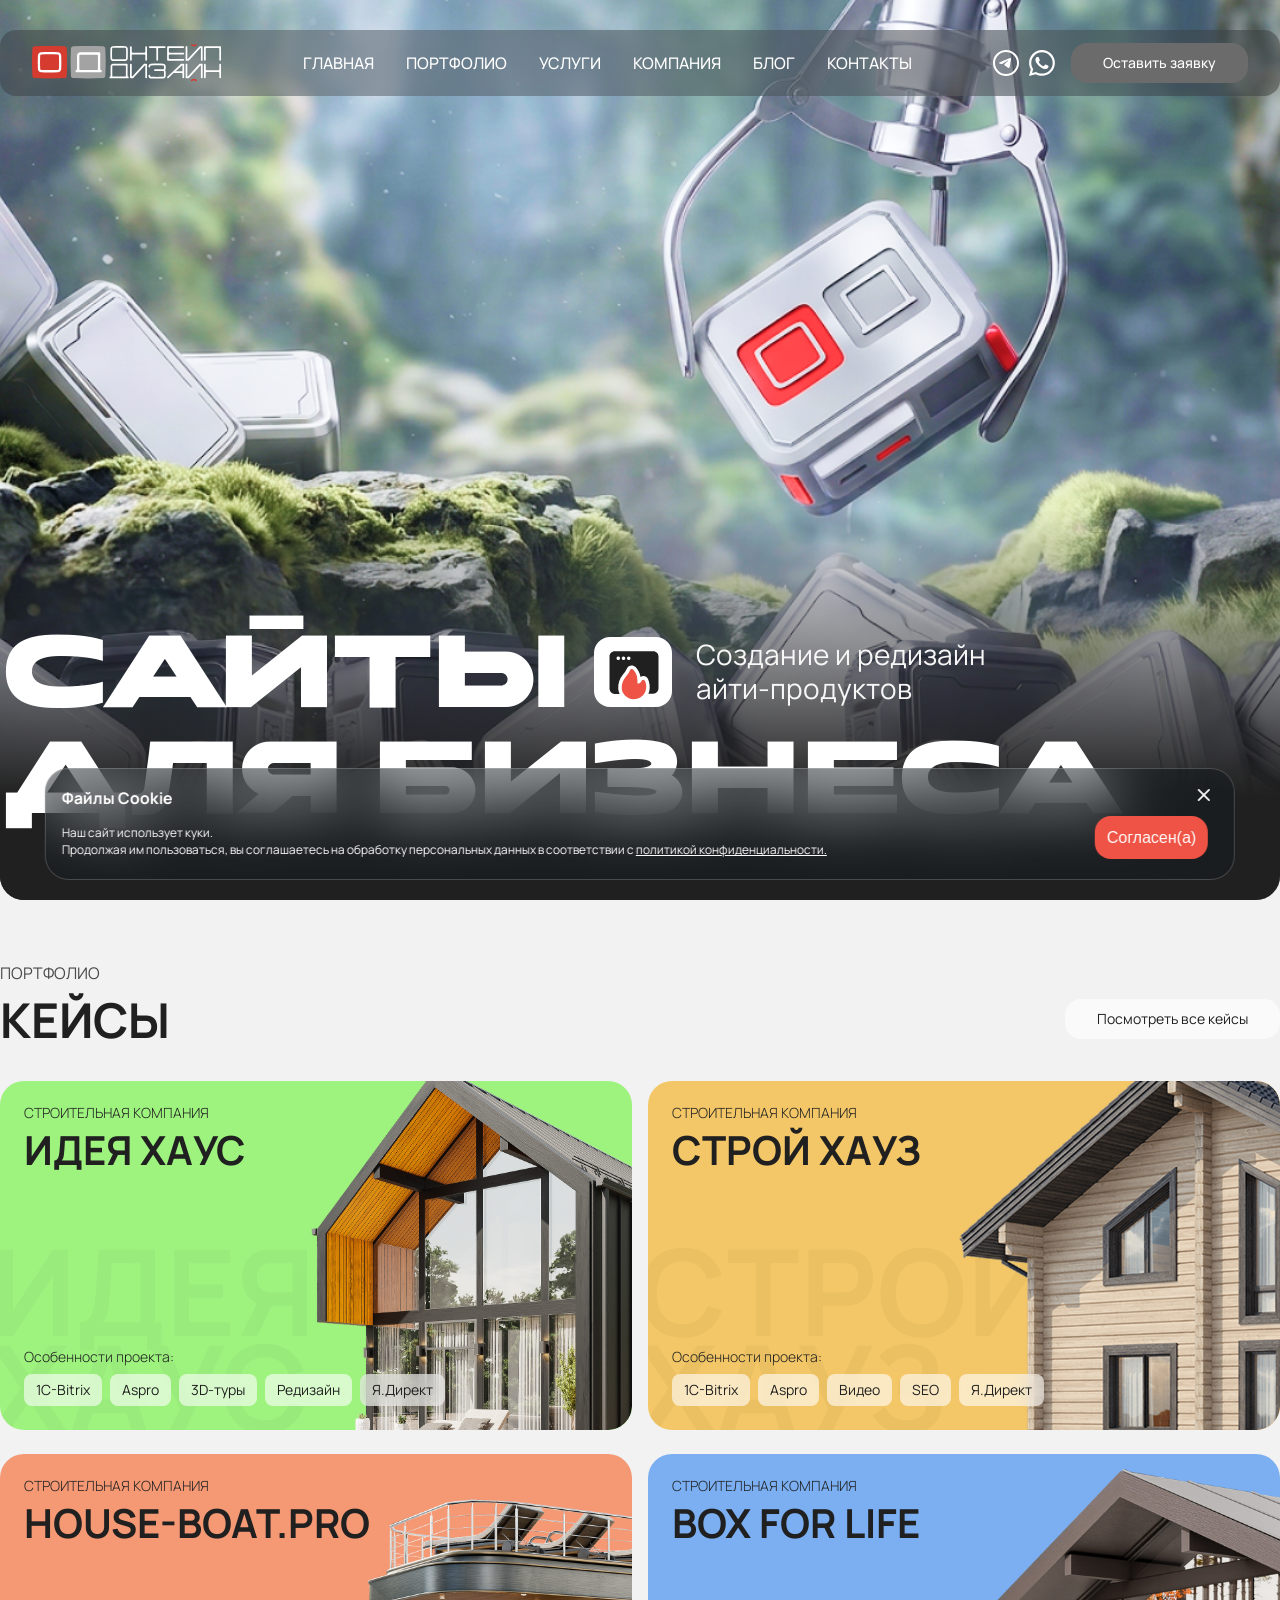
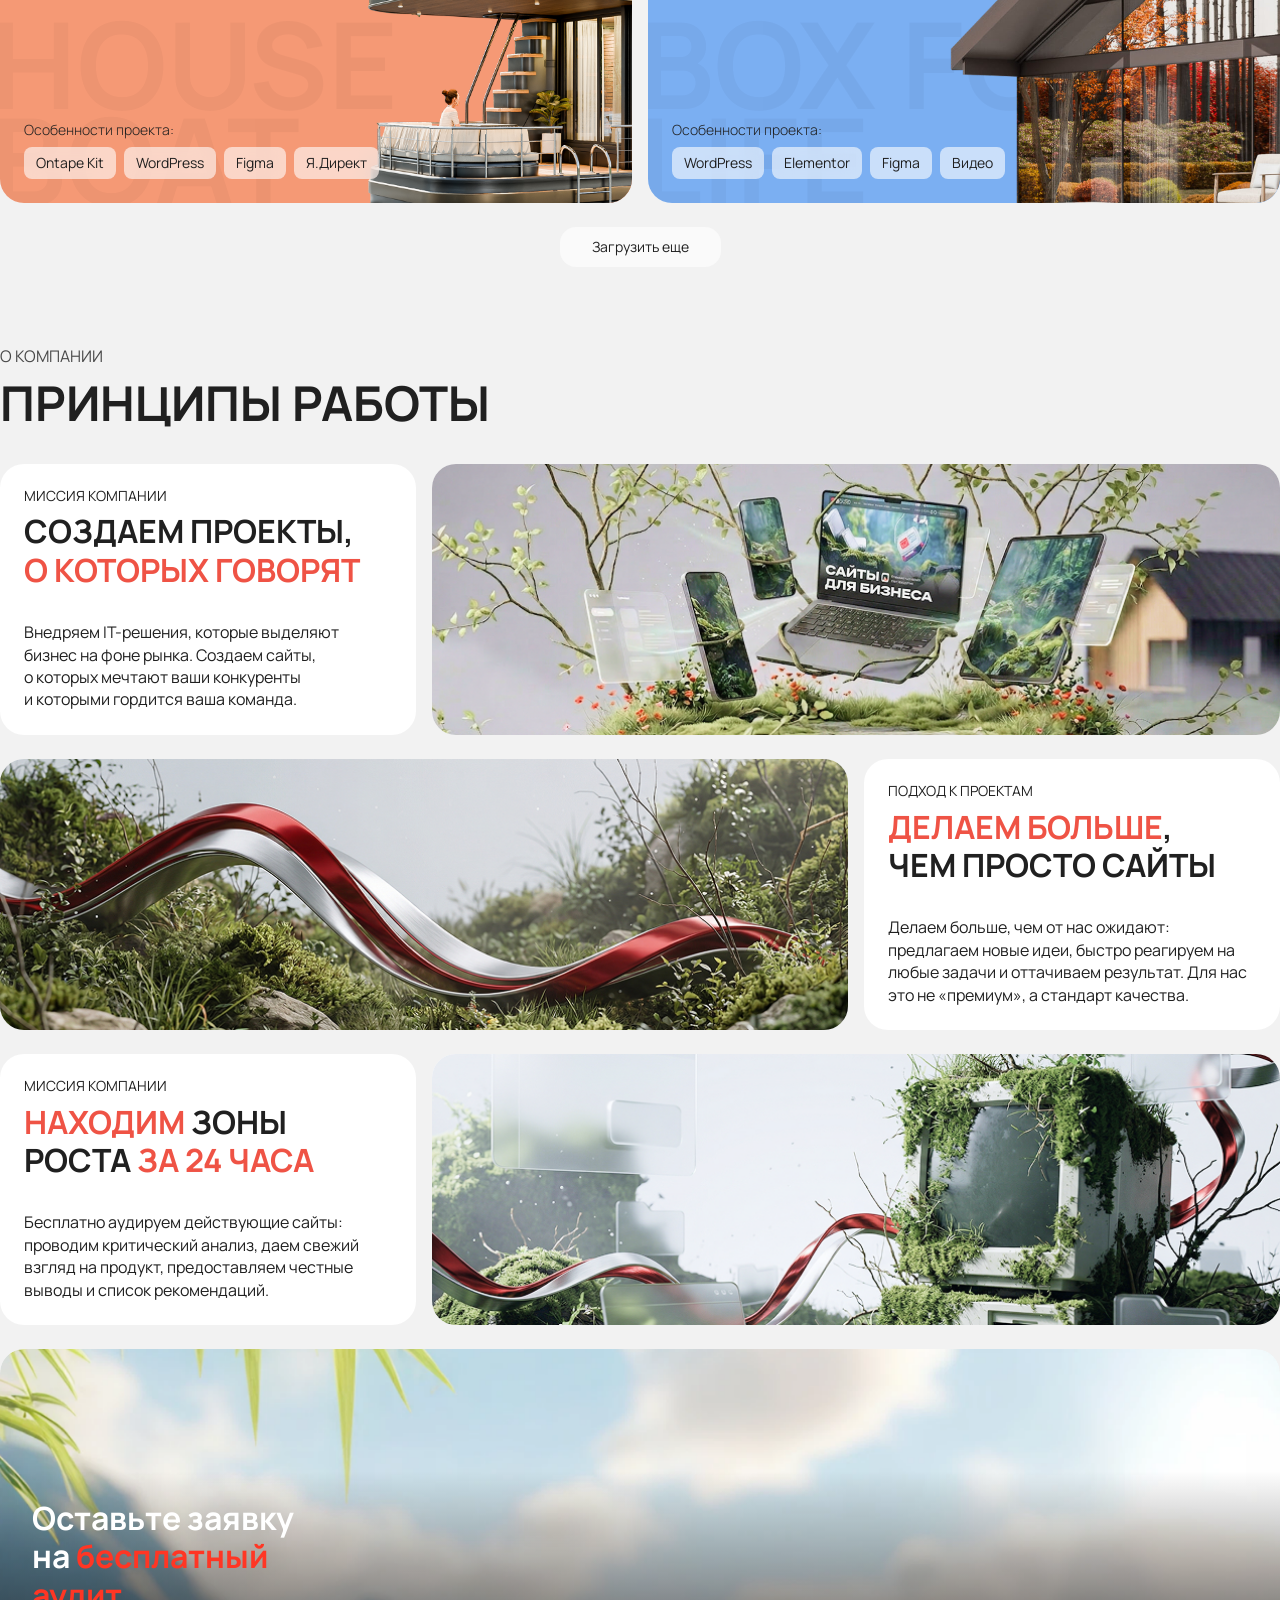
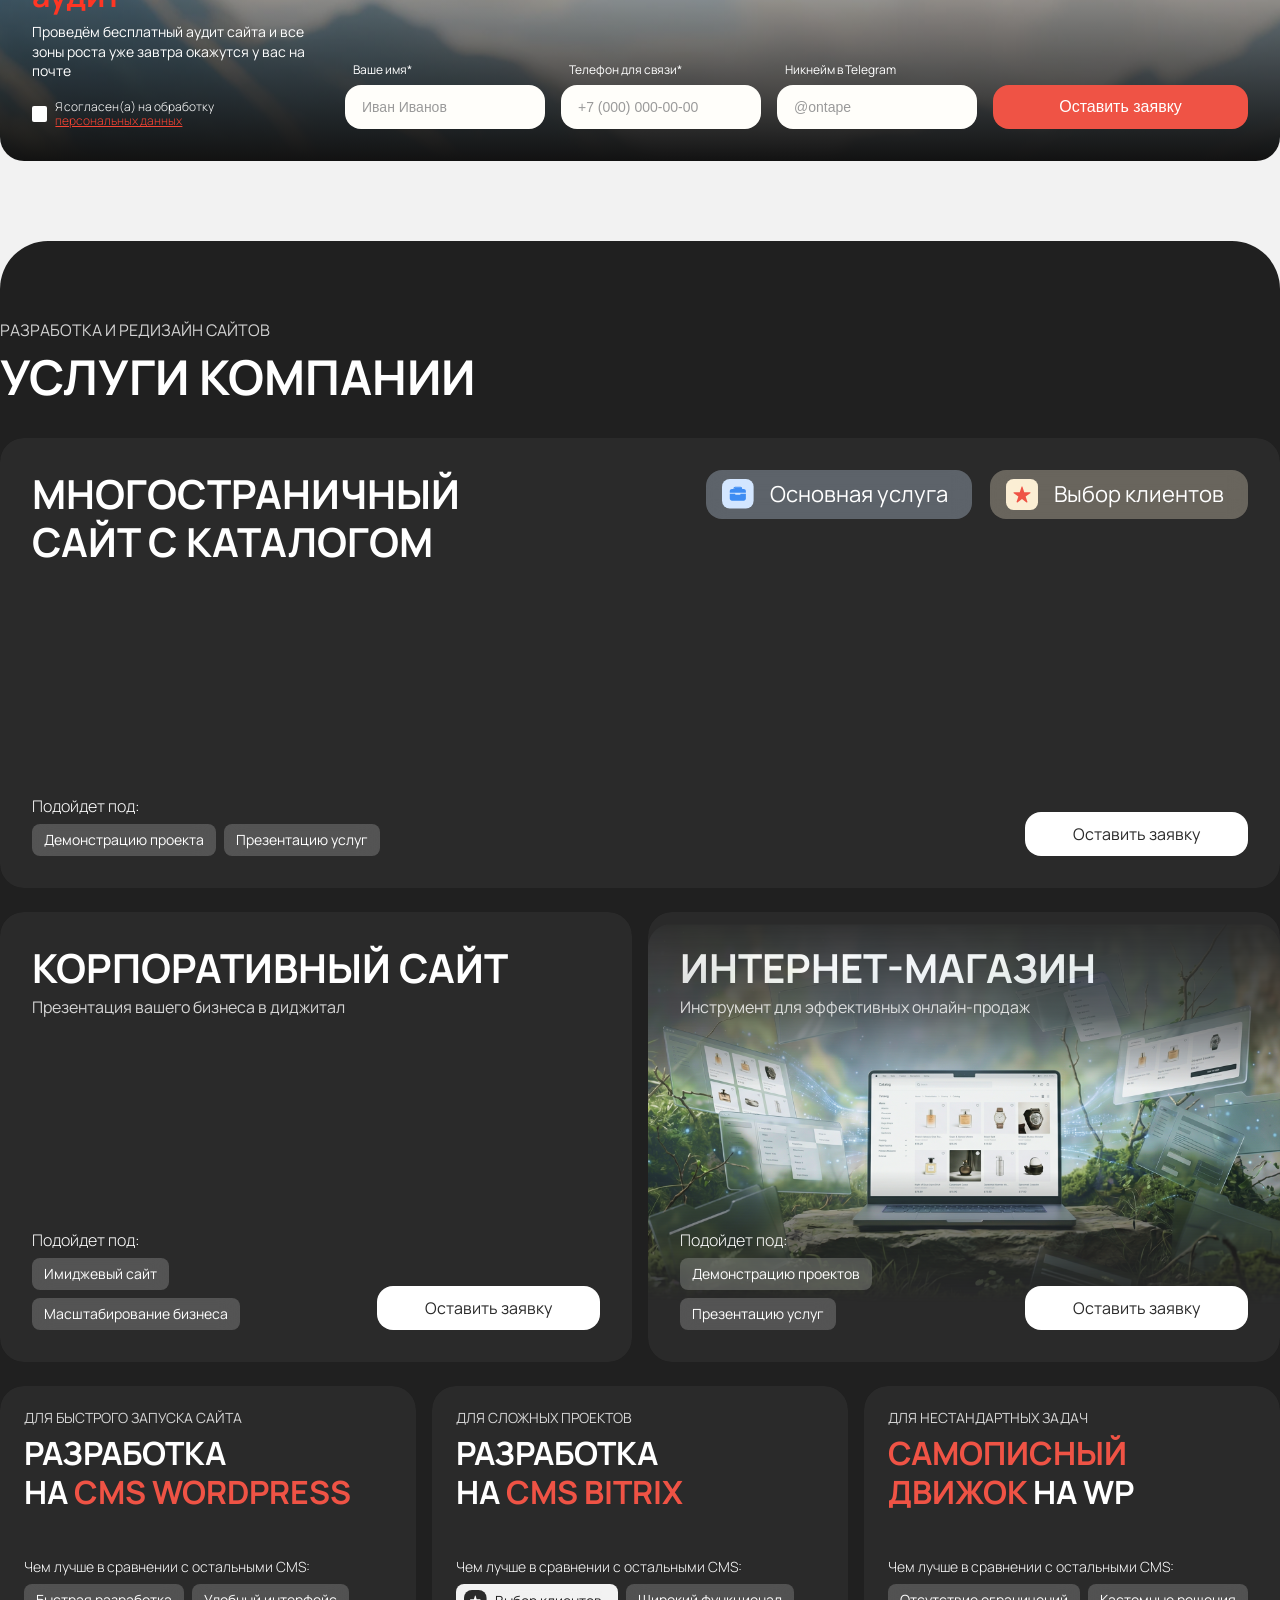
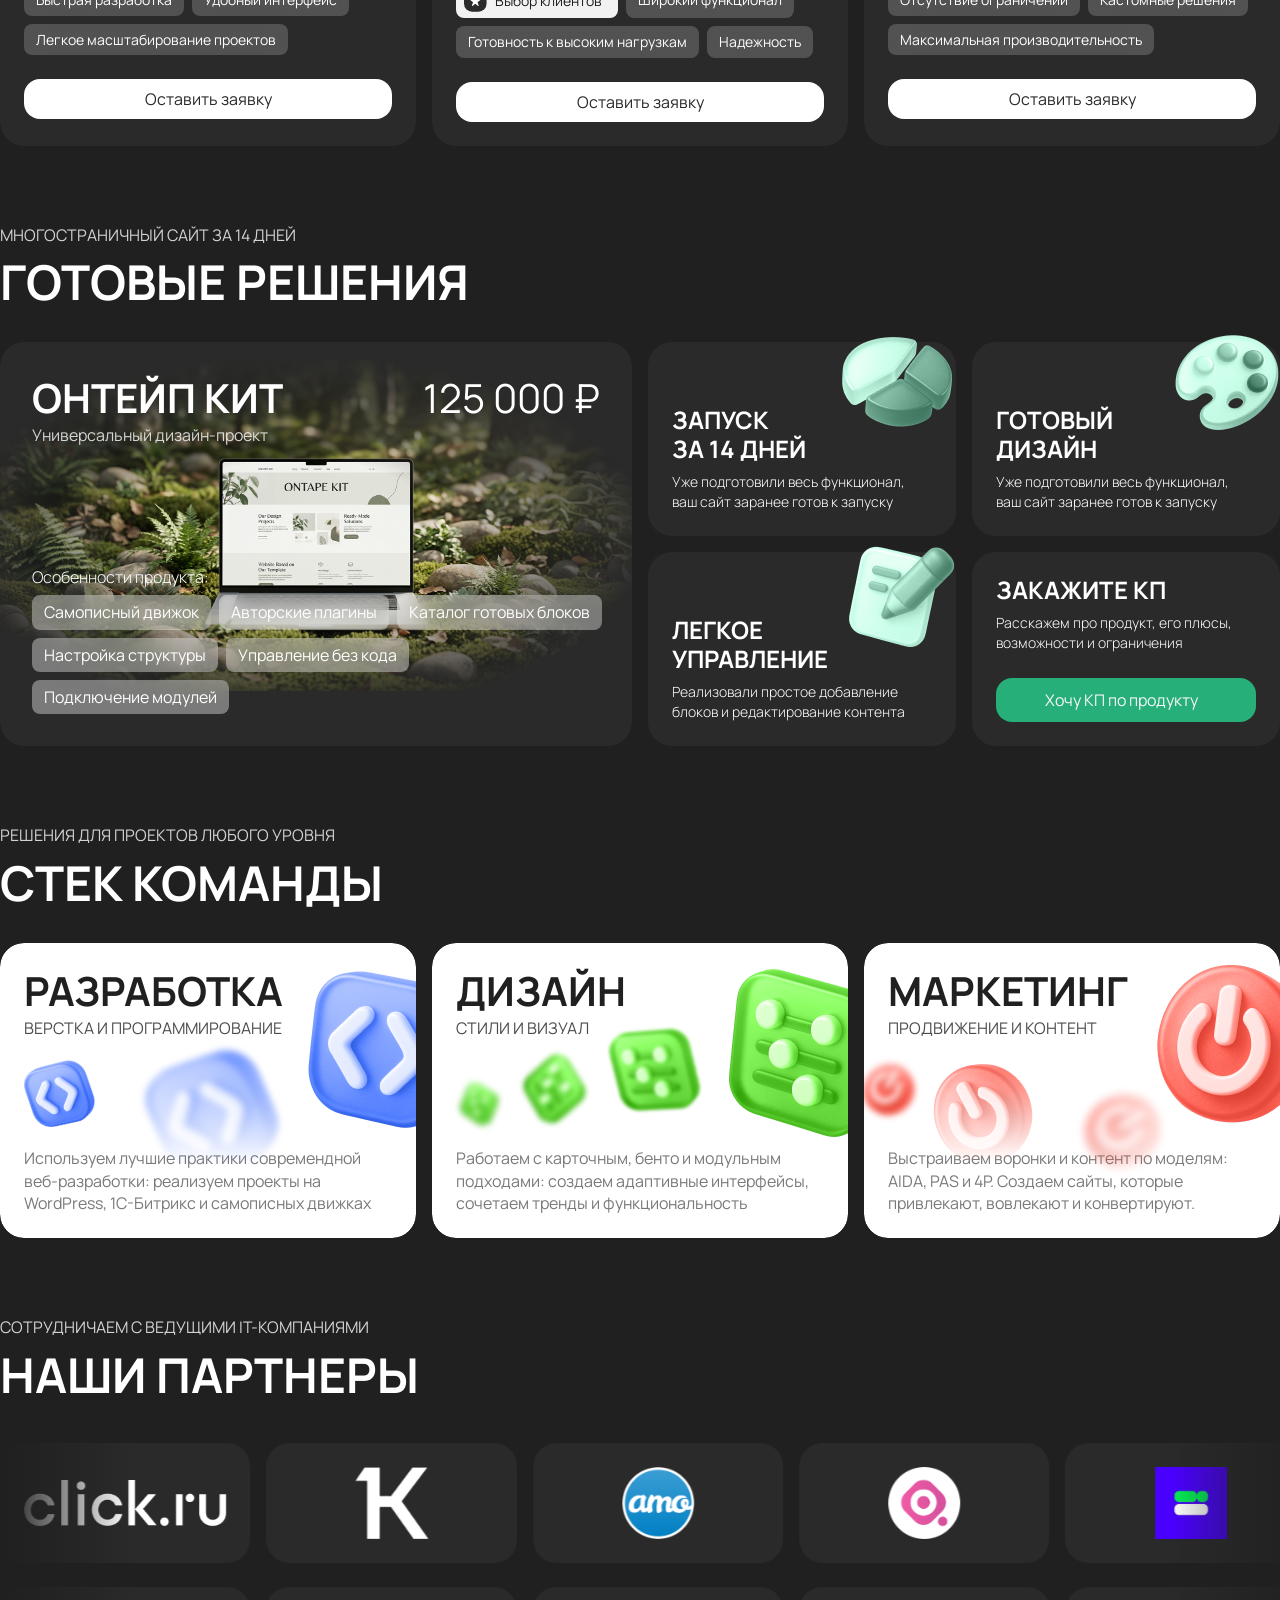
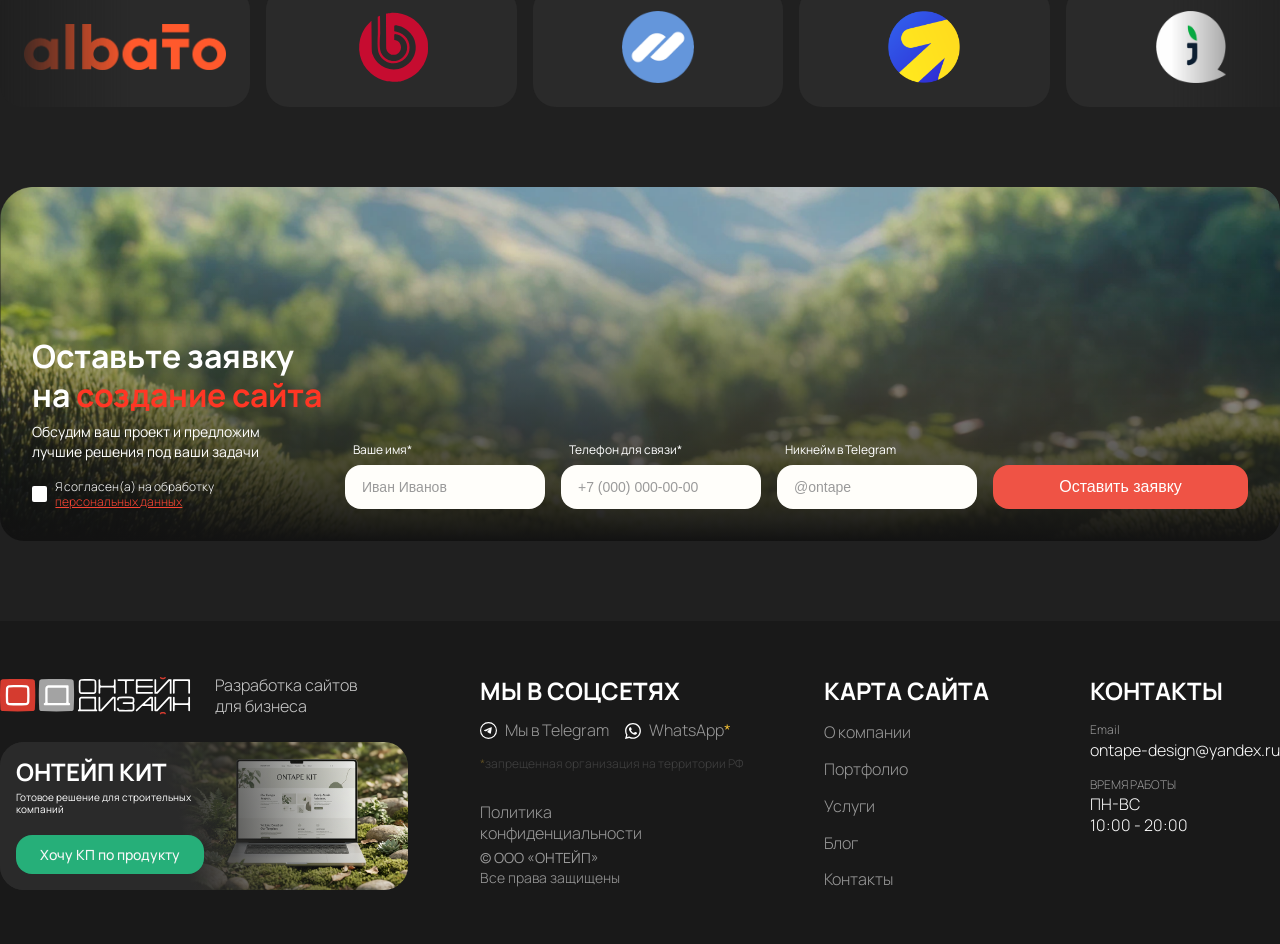
==== commit 4006c170: "new commit" ====
--- a/index.html
+++ b/index.html
@@ -6,7 +6,6 @@
     <meta name="viewport" content="width=device-width, initial-scale=1.0">
     <title>Главная</title>
     <link rel="stylesheet" href="assets/css/style.css">
-    <script src="./assets/scripts/script2.js" defer></script>
     <script src="./assets/scripts/script.js" defer></script>
     <link rel="stylesheet" href="https://cdn.jsdelivr.net/npm/swiper@11/swiper-bundle.min.css" />
 </head>
@@ -25,8 +24,8 @@
                         <nav aria-label="Основная навигация" class="desktop-nav">
                             <ul class="nav__list">
                                 <li class="nav__item"><a class="nav__link" href="index.html">Главная</a></li>
+                                <li class="nav__item"><a class="nav__link" href="cases.html">Портфолио</a></li>
                                 <li class="nav__item"><a class="nav__link" href="services.html">Услуги</a></li>
-                                <li class="nav__item"><a class="nav__link" href="cases.html">Портфолио</a></li>
                                 <li class="nav__item"><a class="nav__link" href="company.html">Компания</a></li>
                                 <li class="nav__item"><a class="nav__link" href="blog.html">Блог</a></li>
                                 <li class="nav__item"><a class="nav__link" href="contacts.html">Контакты</a></li>
@@ -77,8 +76,8 @@
                     <div class="mobile-menu" id="mobileMenu">
                         <ul class="nav__list">
                             <li class="nav__item"><a class="nav__link" href="index.html">Главная</a></li>
+                            <li class="nav__item"><a class="nav__link" href="cases.html">Портфолио</a></li>
                             <li class="nav__item"><a class="nav__link" href="services.html">Услуги</a></li>
-                            <li class="nav__item"><a class="nav__link" href="cases.html">Портфолио</a></li>
                             <li class="nav__item"><a class="nav__link" href="company.html">Компания</a></li>
                             <li class="nav__item"><a class="nav__link" href="blog.html">Блог</a></li>
                             <li class="nav__item"><a class="nav__link" href="contacts.html">Контакты</a></li>
@@ -287,7 +286,7 @@
                             <label class="form_checkbox">
                                 <input class="form_checkbox__input" type="checkbox" name="agreement" id="" required>
                                 <span class="form-checkbox__text">Я согласен(а) на обработку
-                                    <a class="uderline-span js-cookie-popup">персональных&nbsp;данных</a></span>
+                                    <a class="uderline-span" href="policy.html">персональных&nbsp;данных</a></span>
                             </label>
                         </div>
                         <form action="#" class="text_block__v2--form form_section">
@@ -671,7 +670,7 @@
                                 <label class="form_checkbox">
                                     <input class="form_checkbox__input" type="checkbox" name="agreement" id="" required>
                                     <span class="form-checkbox__text">Я согласен(а) на обработку
-                                        <a class="uderline-span js-cookie-popup">персональных&nbsp;данных</a></span>
+                                        <a class="uderline-span" href="policy.html">персональных&nbsp;данных</a></span>
                                 </label>
                             </div>
                             <form action="#" class="text_block__v2--form form_section">
@@ -751,8 +750,8 @@
                         <div class="footer_block__3 flex_column">
                             <h3>Карта сайта</h3>
                             <a href="company.html">О компании</a>
+                            <a href="cases.html">Портфолио</a>
                             <a href="services.html">Услуги</a>
-                            <a href="cases.html">Портфолио</a>
                             <a href="blog.html">Блог</a>
                             <a href="contacts.html">Контакты</a>
                         </div>
@@ -796,7 +795,7 @@
                             <label class="fpopup_checkbox">
                                 <input class="popup_checkbox__input" type="checkbox" name="agreement" id="" required>
                                 <span class="popup-checkbox__text">Я согласен(а) на обработку
-                                    <a class="uderline-span js-cookie-popup">персональных данных</a></span>
+                                    <a class="uderline-span" href="policy.html">персональных данных</a></span>
                             </label>
                         </div>
                         <button type="submit">Оставить заявку</button>
--- a/assets/css/style.css
+++ b/assets/css/style.css
@@ -439,7 +439,7 @@
 }
 
 .header__right_btn:hover {
-    background: #555;
+    background: var(--text);
 }
 
 .burger-btn {
@@ -501,6 +501,7 @@
 
 .mobile-menu.active .header__right_btn {
     display: block;
+    margin-bottom: 14px;
 }
 
 .mobile-menu .nav__list {
@@ -681,7 +682,6 @@
     transition: 0.5s;
     font-size: 14px;
     border-radius: 16px;
-
 }
 
 .filter_tab.active {
@@ -698,6 +698,11 @@
     background-color: #FAFAFA;
     letter-spacing: 2%;
     margin-bottom: 9.5px;
+    transition: 0.5s ease;
+}
+.cases_filter--btn:hover{
+    background-color: var(--text);
+    color: #fff;
 }
 
 .cases--btn {
@@ -820,6 +825,7 @@
     z-index: -1;
     transition: transform 0.6s ease-out;
     pointer-events: none;
+    transform-origin: right bottom; 
 }
 
 .cases_card.card:hover .cases_card--bg-image {
@@ -1021,6 +1027,7 @@
 
 .uderline-span {
     text-decoration: underline;
+    color: #f94433;
 }
 
 input[type="checkbox"] {
@@ -1108,6 +1115,13 @@
     color: #2A2A2A;
     margin-top: 24px;
     text-align: center;
+    transition: 0.5s ease;
+}
+
+.dark-section .text_block__v3--btn:hover{
+    background-color: var(--text);
+    color: #fff;
+    transition: 0.5s ease;
 }
 
 .card-2::before {
@@ -1612,6 +1626,10 @@
     letter-spacing: 2%;
     border-radius: 16px;
     padding: 12px 48.5px;
+    transition: 0.5s ease;
+}
+.text_block__v4--card_v2--btn:hover{
+    background-color: #176c4a;
 }
 
 /* text_block__v5 */
@@ -1912,6 +1930,12 @@
     line-height: 130%;
     font-weight: 300;
     letter-spacing: 2%;
+    transition: 0.5s ease;
+}
+
+.footer_social__tag p:hover{
+    transition: 0.5s ease;
+    color: #c1c1c1;
 }
 
 .footer_span {
@@ -1993,6 +2017,14 @@
     font-size: 16px;
     font-weight: 300;
     white-space: pre-line;
+    transition: 0.5s ease;
+}
+
+.footer_block__2 a:hover,
+.footer_block__3 a:hover{
+    color: #c1c1c1;
+    transition: 0.5s ease;
+
 }
 
 .time,
@@ -2184,7 +2216,8 @@
 }
 
 .about_company_text.p1 {
-    margin-bottom: 30px;
+    margin-bottom: 19px;
+    white-space: pre-line;
 }
 
 .about_company__cover_title {
@@ -3240,7 +3273,7 @@
     transform: translateX(-50%) translateY(0);
     max-width: 1316px;
     width: 93%;
-    left: 46%;
+    left: 50%;
 }
 
 .cookie-modal__content {
@@ -3490,6 +3523,13 @@
     font-weight: 500;
     width: fit-content;
     font-size: 14px;
+    transition: 0.5s ease;
+}
+
+.promo-card__button:hover{
+    background: #176c4a;
+    transition: 0.5s ease;
+
 }
 
 .promo-card__image {
@@ -3850,6 +3890,10 @@
         flex-shrink: 0;
     }
 
+    .text_block__v10.company_blog {
+        padding-bottom: 60px;
+    }
+
     .text_block__v10--content {
         display: flex;
         flex-direction: column;
@@ -3873,7 +3917,7 @@
 
     .text_block__v12--cards-column {
         flex-direction: row;
-            overflow-x: auto;
+        overflow-x: auto;
 
         scrollbar-width: none;
         -ms-overflow-style: none;
@@ -4275,15 +4319,16 @@
         background-color: var(--bg);
         padding: 5px 8px;
         border-radius: 17px;
-        gap: 16px;
+        gap: 10px;
+        justify-content: space-between;
+        width: 100%;
     }
 
     .filter_tab {
         padding: 6px 10px;
         transition: 0.5s;
-        font-size: 10px;
+        font-size: 11px;
         border-radius: 16px;
-
     }
 
     .filter_tab.active {
@@ -4332,10 +4377,6 @@
         white-space: pre-line;
     }
 
-    .cases_card--content.residence .cases_card__cheaps {
-        margin-top: 32px;
-    }
-
     .cases_card__cheaps {
         margin-top: 62px;
     }
@@ -4353,6 +4394,13 @@
     .cases_card_desc {
         font-size: 12px;
         margin-bottom: 6px;
+    }
+
+    .cases_card--bg-image.image2{
+        top: 26px;
+    }
+    .cases_card--bg-image.image3{
+        top: 10px;
     }
 
     /* text_block__v1 */
@@ -5104,6 +5152,7 @@
 
     .about_company_text.p1 {
         margin-bottom: 20px;
+        white-space: normal;
     }
 
     .about_company__cover {
@@ -5178,6 +5227,7 @@
 
     .about_company__text_card h4 {
         font-size: 24px;
+        white-space: nowrap;
     }
 
     .about_company__text_card p {
@@ -5404,5 +5454,19 @@
         white-space: nowrap;
     }
 
+    .text-blockstack2.jsb p {
+        word-break: normal !important;
+        white-space: pre-line;
+        max-width: 216px !important;
+    }
+
+    .cookie-modal.active{
+        left: 46%;
+    }
+    
+    .cookie__agree{
+        flex-direction: column;
+        align-items: start;
+    }
 
 }
